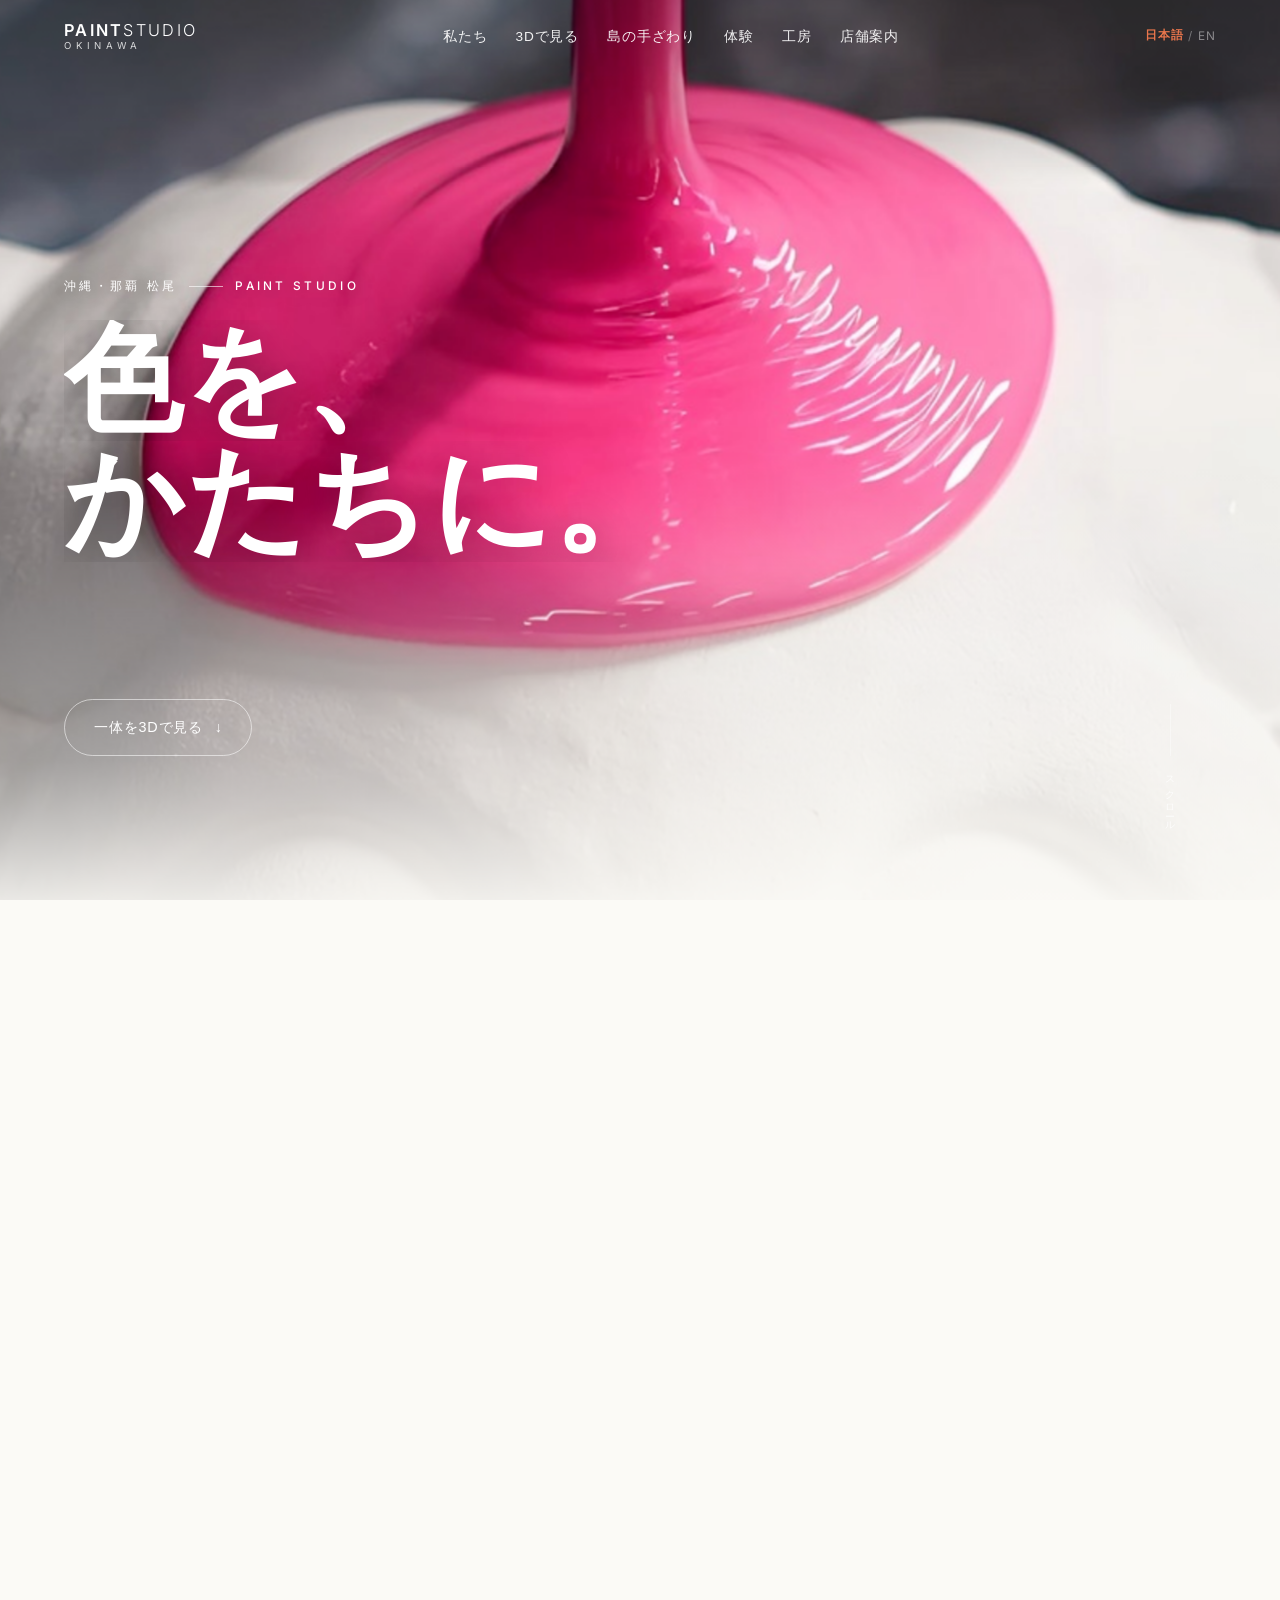
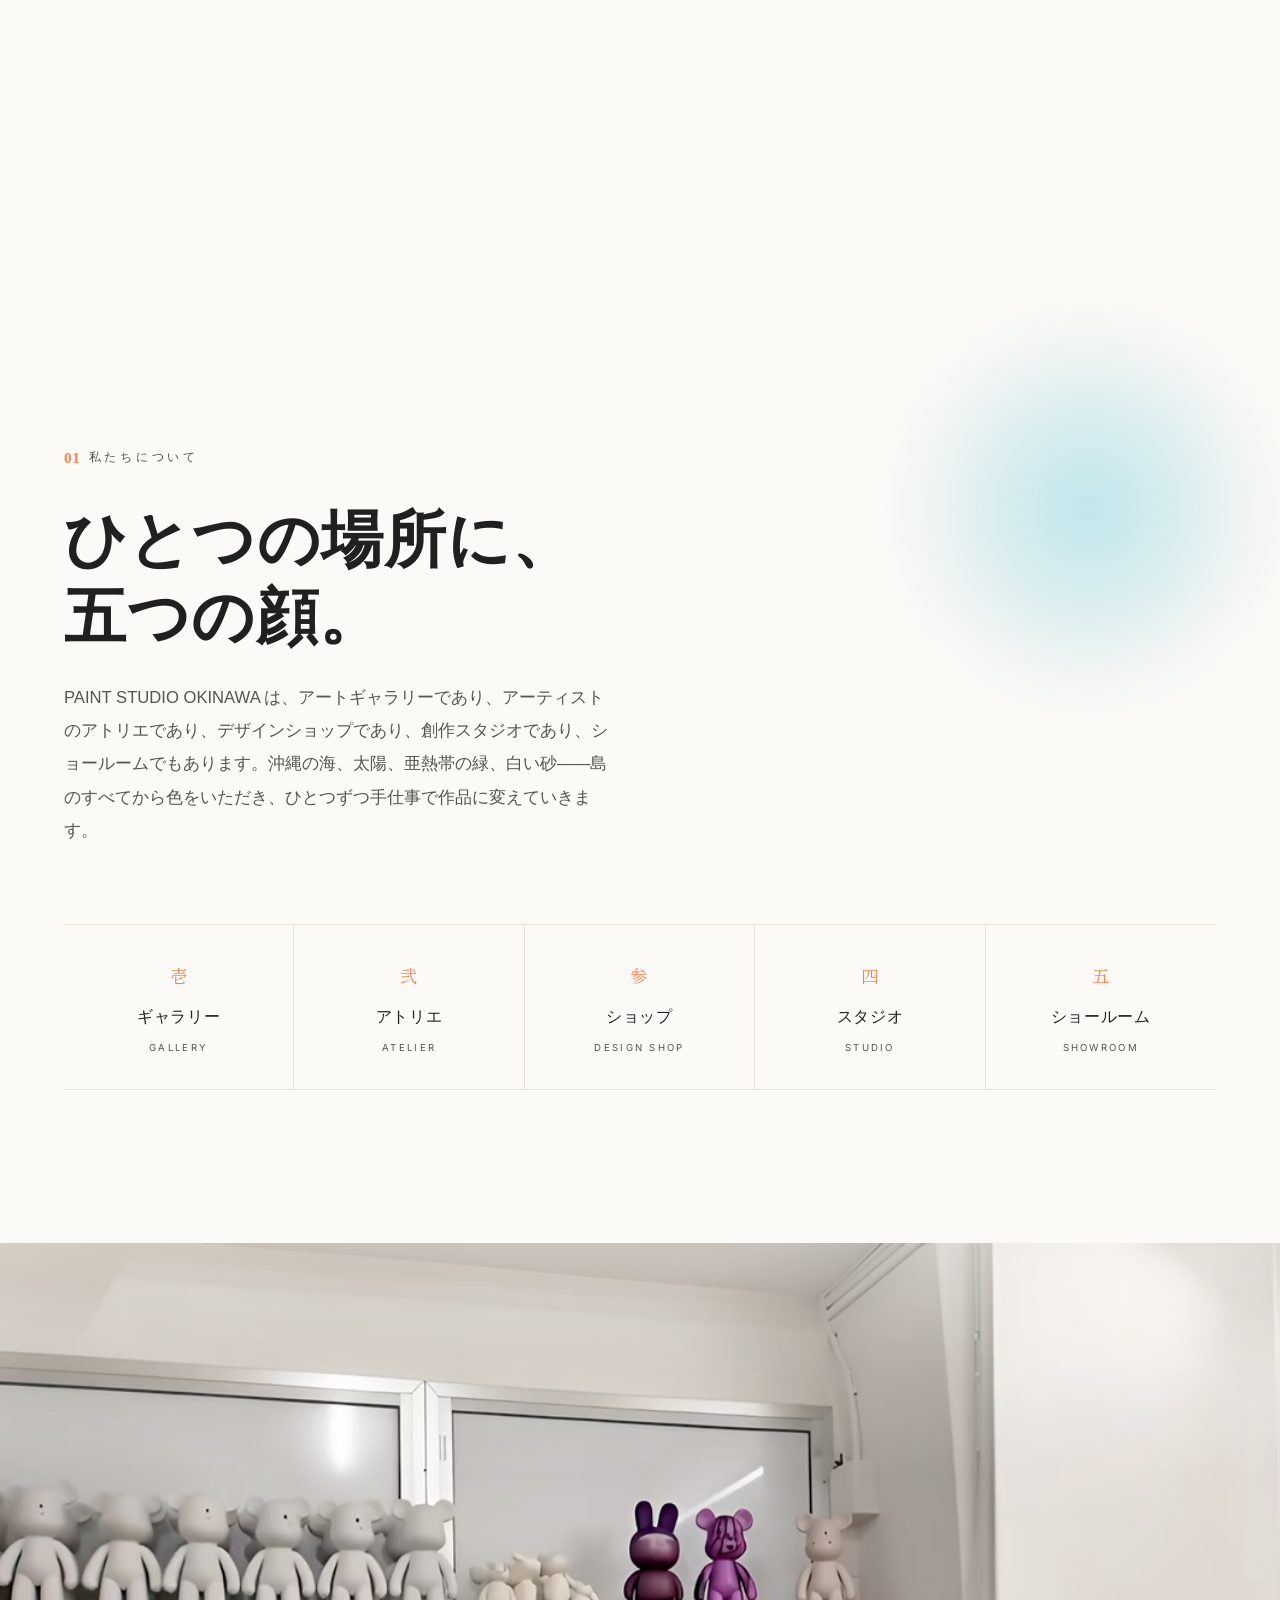
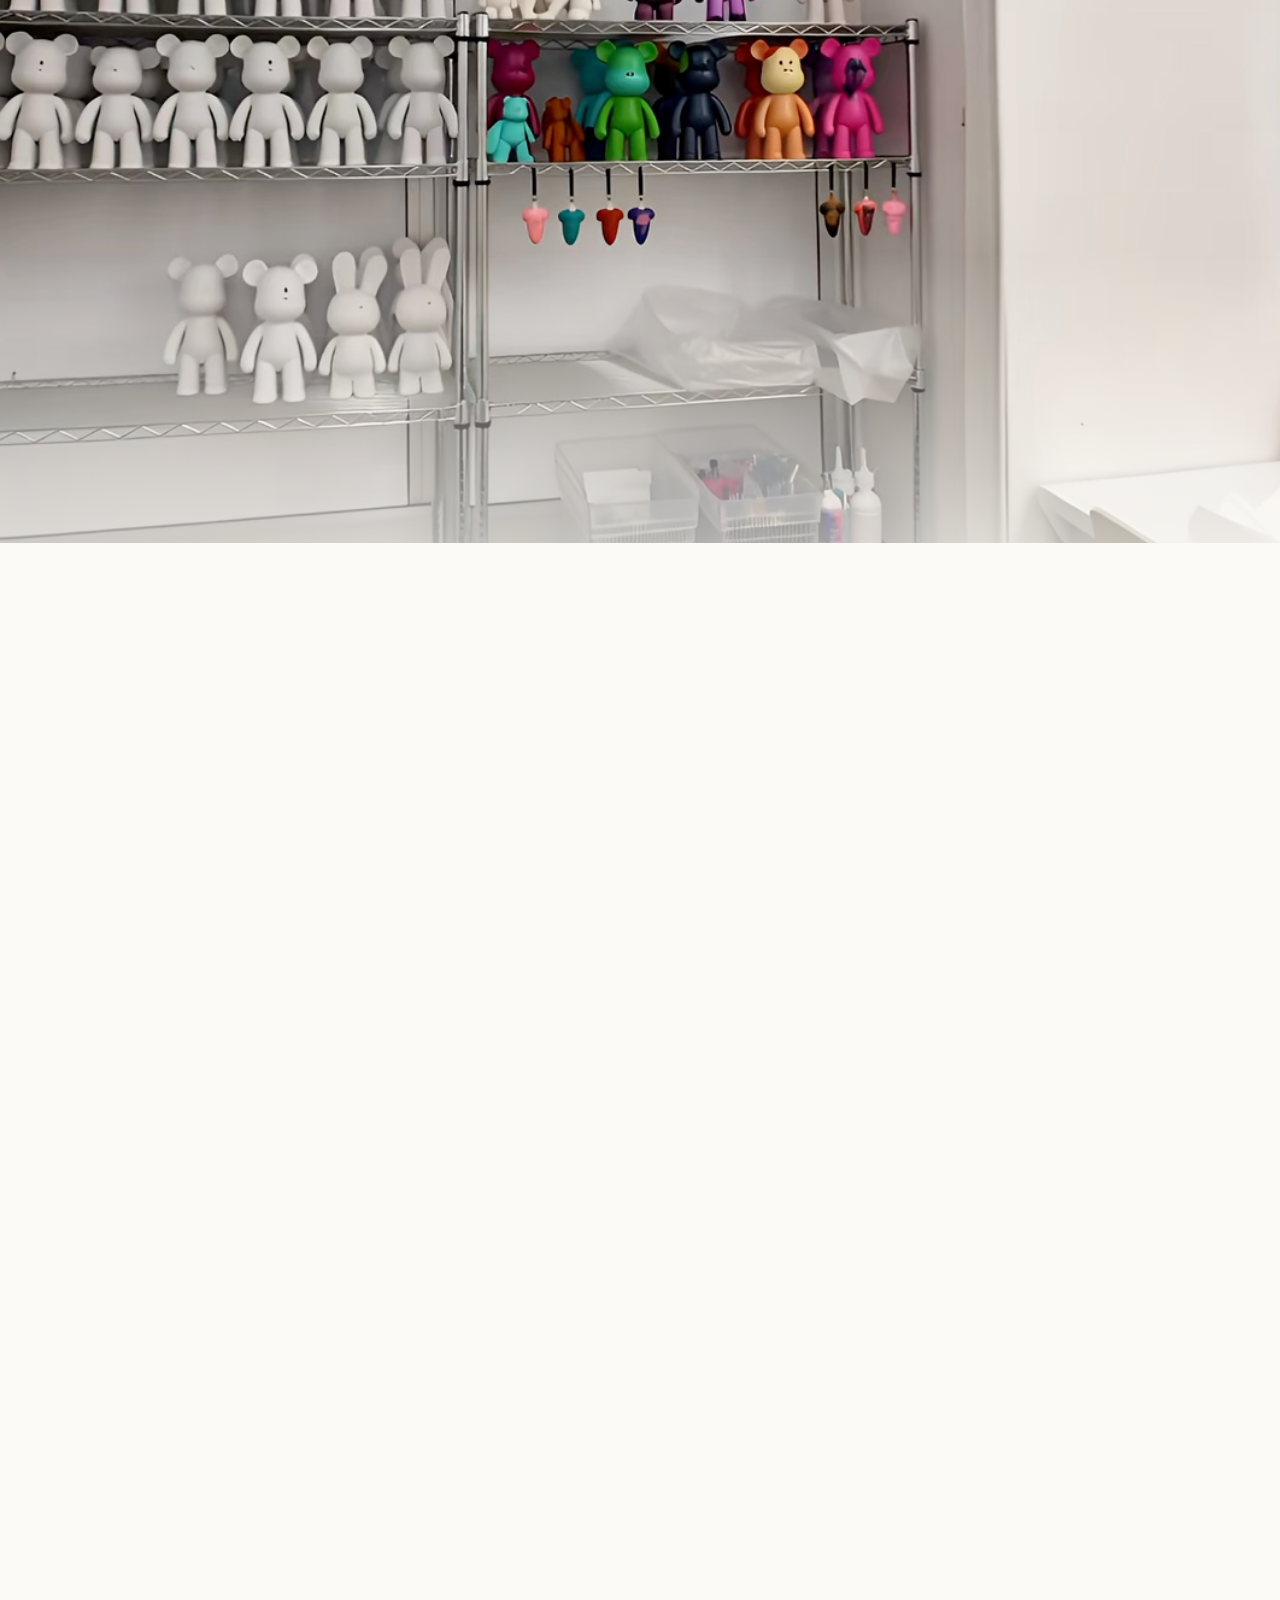
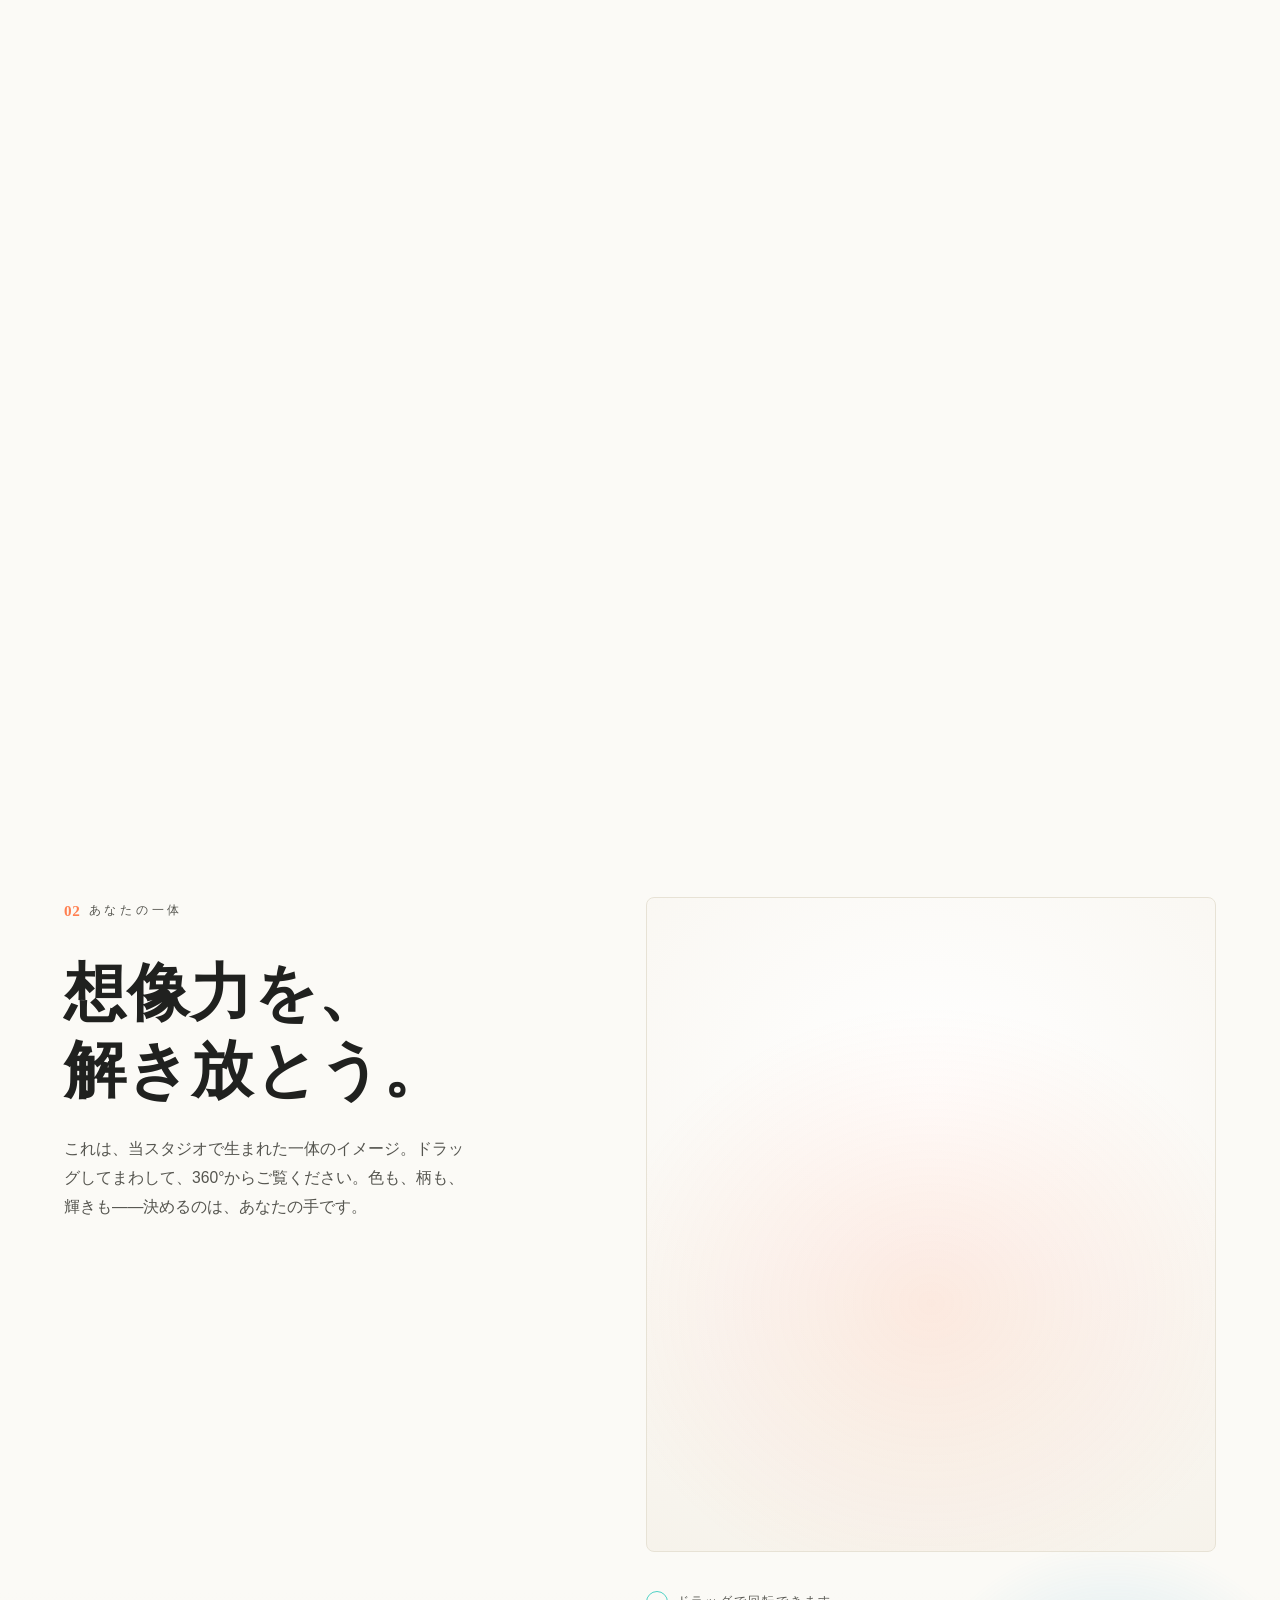
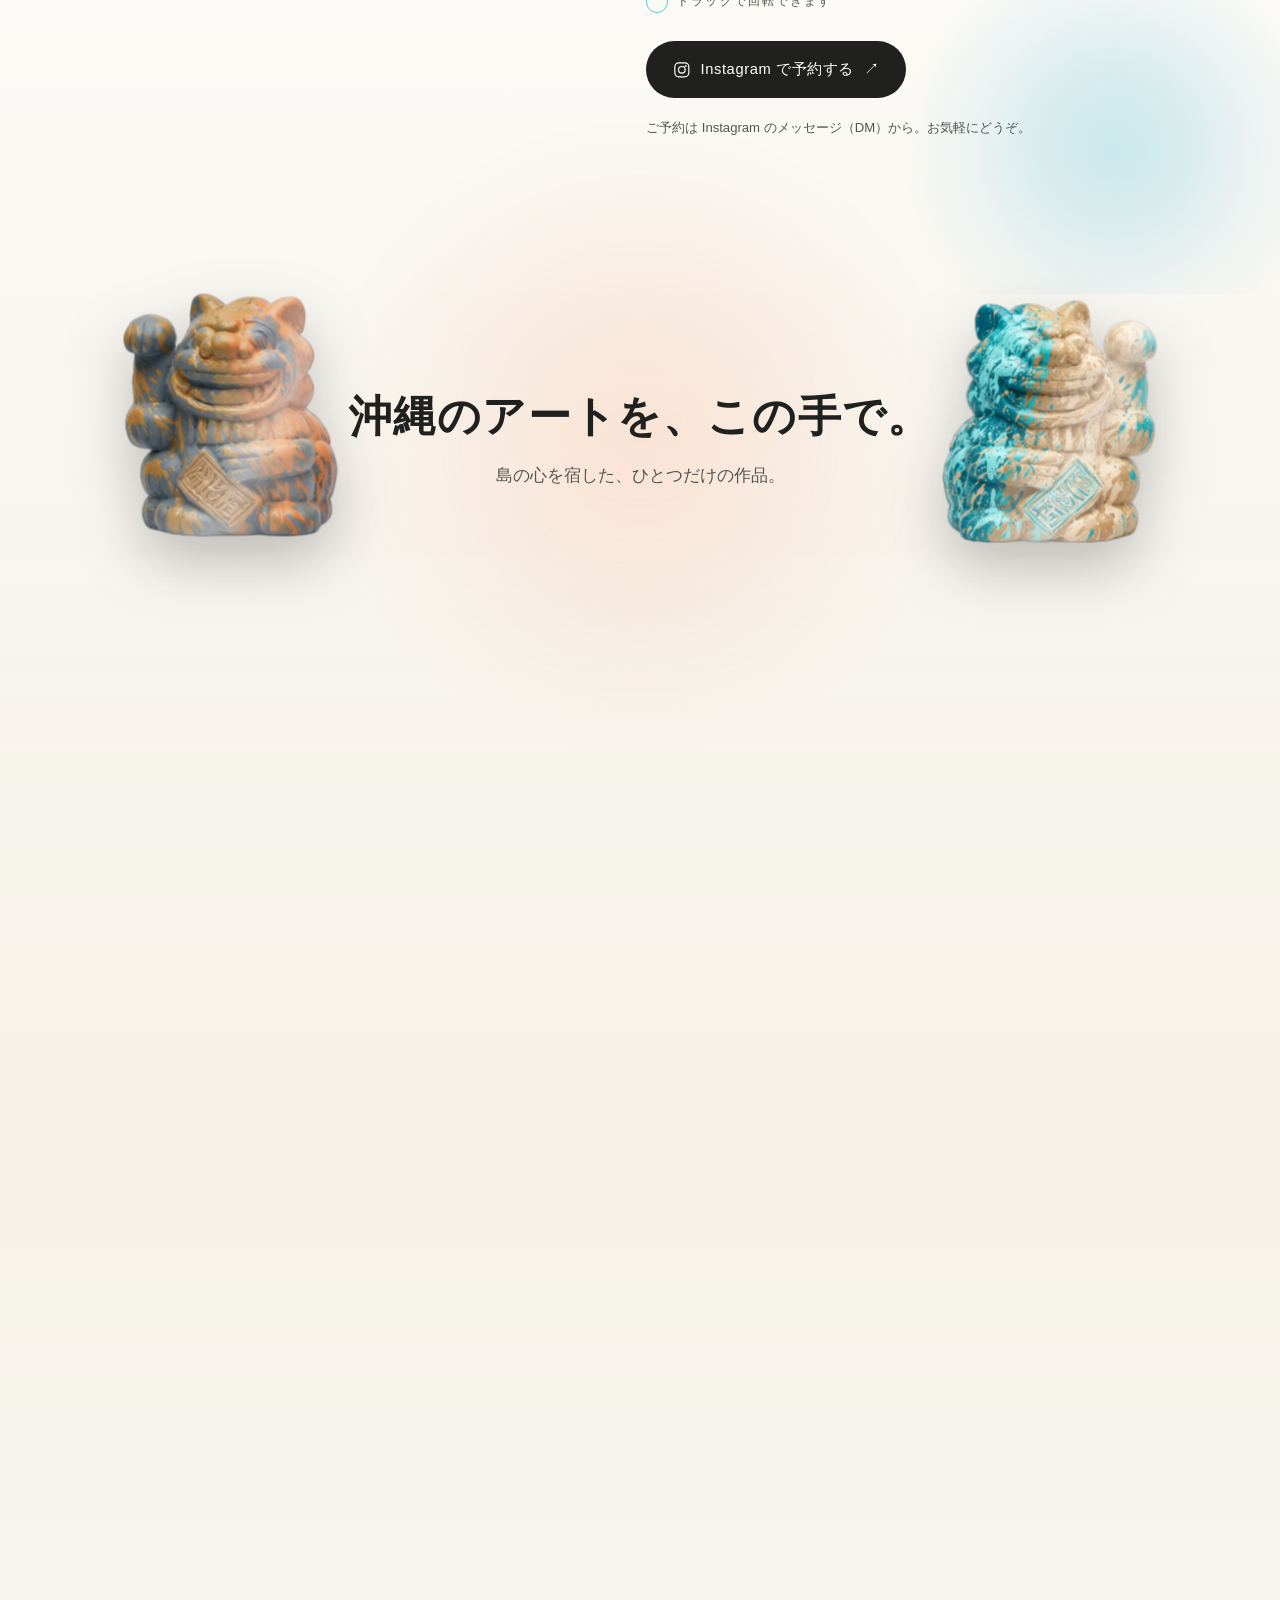
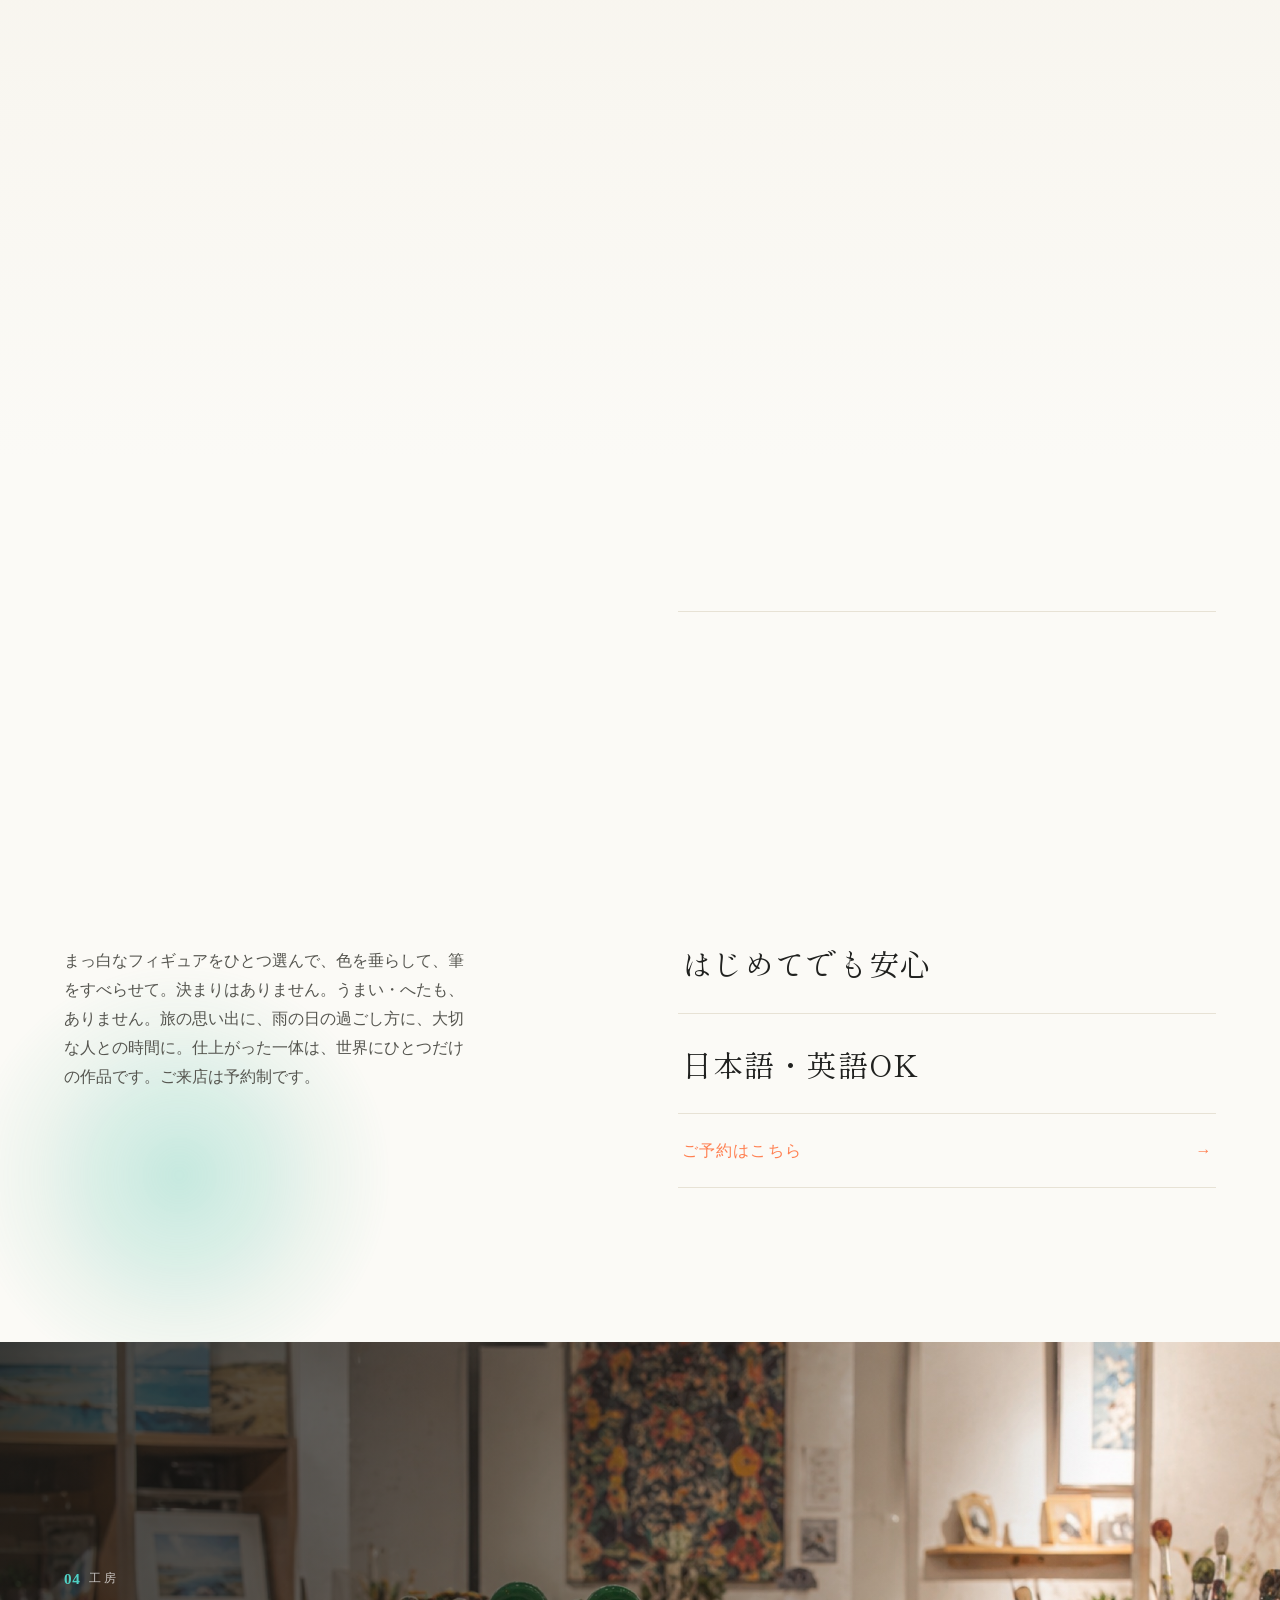
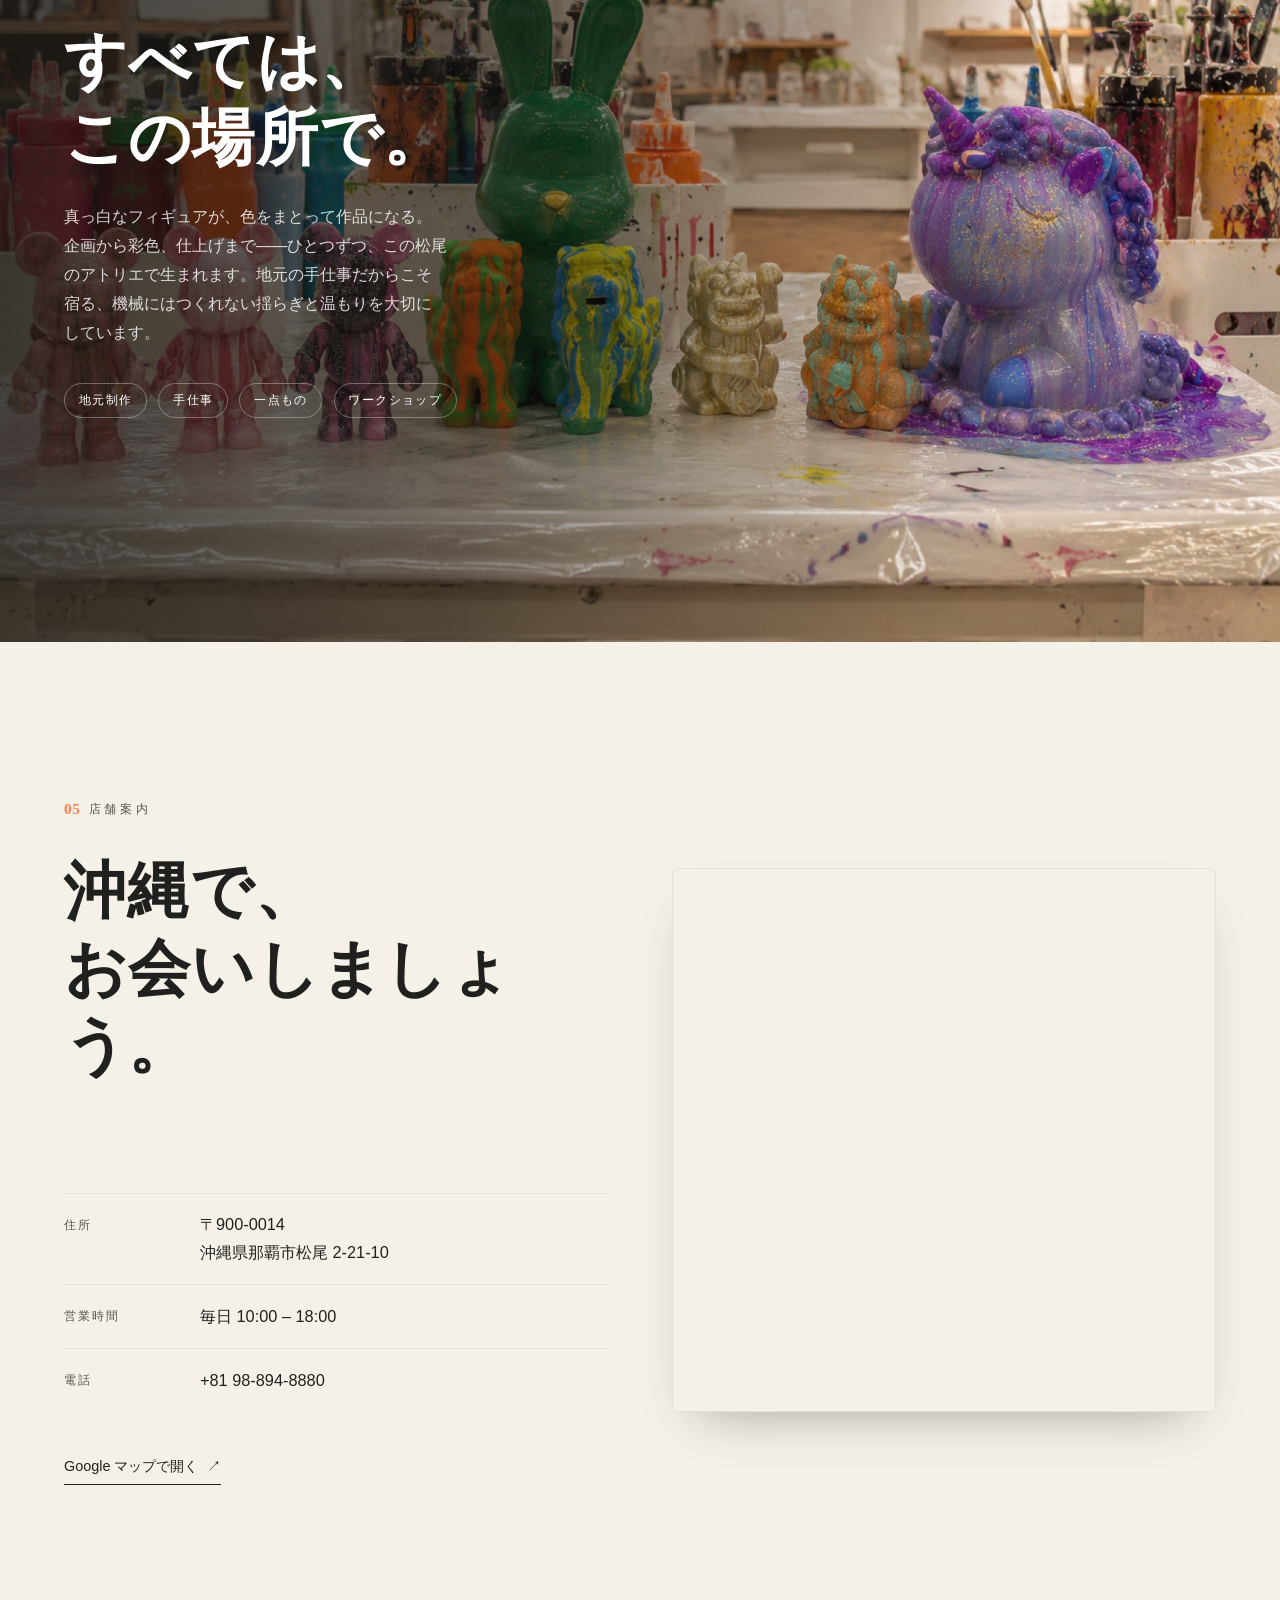
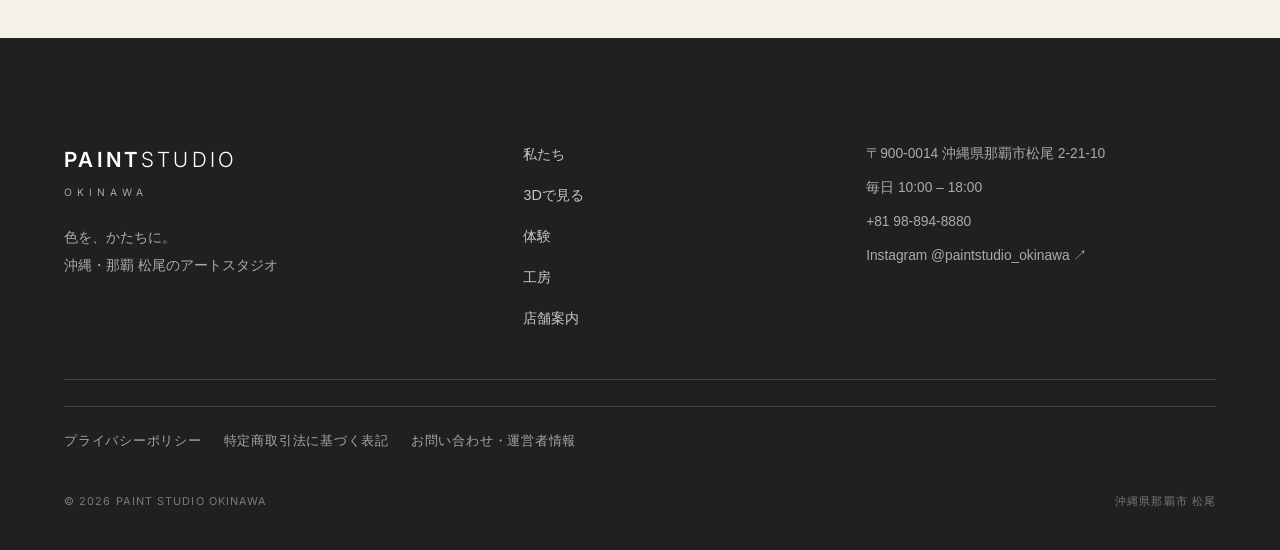
==== index.html @ 42a6375d "3D: indice rotation + bouton Instagram + note DM sous le modèle Déplace le bloc réservation sous le " ====
<!DOCTYPE html>
<html lang="ja">
<head>
<meta charset="UTF-8" />
<meta name="viewport" content="width=device-width, initial-scale=1.0" />
<!-- Démarrage toujours en haut de page. Certains navigateurs restaurent
     la position (ou scrollent vers un élément) même avec scrollRestoration
     = manual ; on verrouille donc le haut pendant la première seconde,
     jusqu'à ce que l'utilisateur scrolle lui-même. Placé ici pour
     s'exécuter avant tout rendu. -->
<script>
  try { history.scrollRestoration = "manual"; } catch (e) {}
  (function () {
    if (location.hash) return;
    var locked = true;
    function unlock() { locked = false; }
    // toute intention de défilement de l'utilisateur lève le verrou
    ["wheel", "touchstart", "keydown", "mousedown"].forEach(function (ev) {
      addEventListener(ev, unlock, { passive: true, once: true });
    });
    function pin() { if (locked && window.scrollY) window.scrollTo(0, 0); }
    pin();
    document.addEventListener("DOMContentLoaded", pin);
    addEventListener("load", pin);
    var t0 = Date.now();
    (function loop() {
      if (!locked) return;
      pin();
      if (Date.now() - t0 < 1200) requestAnimationFrame(loop);
    })();
    setTimeout(unlock, 1300);
  })();
</script>
<title>PAINT STUDIO OKINAWA ｜ 沖縄・那覇のアートスタジオ</title>
<meta name="description" content="沖縄・那覇松尾のペイントスタジオ。ギャラリー・アトリエ・ショップ・スタジオ・ショールームがひとつに。海と光からうまれる、手づくりのアート作品。" />
<meta name="theme-color" content="#ffffff" />
<meta property="og:title" content="PAINT STUDIO OKINAWA" />
<meta property="og:description" content="沖縄からうまれる、手仕事のアート。ひとつずつ、この場所で。" />
<meta property="og:image" content="assets/poster-2.jpg" />
<meta property="og:type" content="website" />
<link rel="preconnect" href="https://fonts.googleapis.com" />
<link rel="preconnect" href="https://fonts.gstatic.com" crossorigin />
<link href="https://fonts.googleapis.com/css2?family=Inter:wght@300;400;500;600&family=Shippori+Mincho+B1:wght@500;600;700&family=Zen+Kaku+Gothic+New:wght@300;400;500;700&display=swap" rel="stylesheet" />
<link rel="stylesheet" href="style.css?v=1" />
</head>
<body class="loading">

  <!-- ░░ Loader ░░ -->
  <div class="loader" id="loader" aria-hidden="true">
    <div class="loader__inner">
      <div class="loader__mark">PAINT<span>STUDIO</span></div>
      <div class="loader__jp">沖縄</div>
      <div class="loader__bar"><span class="loader__fill" id="loaderFill"></span></div>
    </div>
  </div>

  <!-- ░░ Navigation ░░ -->
  <header class="nav" id="nav">
    <a href="#hero" class="nav__logo" data-link="hero" aria-label="PAINT STUDIO OKINAWA">
      <span class="nav__logo-main">PAINT<i>STUDIO</i></span>
      <span class="nav__logo-sub">OKINAWA</span>
    </a>
    <nav class="nav__links" id="navLinks">
      <a href="#about"    data-link="about"    data-ja="私たち"     data-en="About">私たち</a>
      <a href="#fig3d"    data-link="fig3d"    data-ja="3Dで見る"   data-en="In 3D">3Dで見る</a>
      <a href="#parade"   data-link="parade"   data-ja="島の手ざわり" data-en="Craft">島の手ざわり</a>
      <a href="#experience" data-link="experience" data-ja="体験"    data-en="Experience">体験</a>
      <a href="#atelier"  data-link="atelier"  data-ja="工房"       data-en="Studio">工房</a>
      <a href="#info"     data-link="info"     data-ja="店舗案内"    data-en="Visit">店舗案内</a>
    </nav>
    <div class="nav__right">
      <button class="lang" id="langToggle" aria-label="言語切り替え">
        <span class="lang__opt is-on" data-lang="ja">日本語</span>
        <span class="lang__sep">/</span>
        <span class="lang__opt" data-lang="en">EN</span>
      </button>
      <button class="nav__burger" id="navBurger" aria-label="メニュー" aria-expanded="false">
        <span></span><span></span>
      </button>
    </div>
  </header>

  <!-- ░░ Side section dots ░░ -->
  <aside class="dots" id="dots" aria-hidden="true">
    <button class="dot" data-dot="hero"     aria-label="トップ"></button>
    <button class="dot" data-dot="about"    aria-label="私たち"></button>
    <button class="dot" data-dot="fig3d"    aria-label="3Dで見る"></button>
    <button class="dot" data-dot="parade"   aria-label="島の手ざわり"></button>
    <button class="dot" data-dot="experience" aria-label="体験"></button>
    <button class="dot" data-dot="atelier"  aria-label="工房"></button>
    <button class="dot" data-dot="info"     aria-label="店舗案内"></button>
  </aside>

  <main>

    <!-- ░░ HERO ░░ -->
    <section class="hero" id="hero">
      <div class="hero__sticky">
        <div class="hero__media" id="heroMedia">
          <video class="hero__video" id="heroVideo" src="assets/video-2.mp4"
                 muted playsinline loop preload="auto" disablepictureinpicture></video>
          <div class="hero__wash"></div>
        </div>

        <div class="hero__content" id="heroContent">
          <p class="hero__eyebrow">
            <span data-ja="沖縄・那覇 松尾" data-en="Naha · Okinawa">沖縄・那覇 松尾</span>
            <i></i>
            <span>PAINT STUDIO</span>
          </p>
          <h1 class="hero__title">
            <span class="lines"><span data-ja="色を、" data-en="Colour,">色を、</span></span>
            <span class="lines"><span data-ja="かたちに。" data-en="given form.">かたちに。</span></span>
          </h1>
          <p class="hero__lead" data-ja="沖縄の海と光からうまれる、手づくりのアート。<br>ひとつずつ、心を込めて、この場所で。"
             data-en="Handmade art born from the sea and light of Okinawa.<br>Each piece shaped by hand, here, with care.">
             沖縄の海と光からうまれる、手づくりのアート。<br>ひとつずつ、心を込めて、この場所で。</p>
          <a class="hero__cta" href="#fig3d" data-ja="一体を3Dで見る" data-en="See a piece in 3D">一体を3Dで見る<span class="hero__cta-arrow">↓</span></a>
        </div>

        <div class="hero__cue" id="heroCue">
          <span class="hero__cue-line"><i></i></span>
          <span class="hero__cue-label" data-ja="スクロール" data-en="Scroll">スクロール</span>
        </div>
      </div>
    </section>

    <!-- ░░ ABOUT / L'UNIVERS ░░ -->
    <section class="section about" id="about">
      <div class="splash splash--ocean" aria-hidden="true"></div>
      <div class="section__inner about__inner">
        <div class="about__lead">
          <p class="eyebrow" data-reveal><span class="idx">01</span><span data-ja="私たちについて" data-en="About us">私たちについて</span></p>
          <h2 class="h-display" data-reveal data-ja="ひとつの場所に、<br>五つの顔。" data-en="One place,<br>five faces.">ひとつの場所に、<br>五つの顔。</h2>
          <p class="lead" data-reveal
             data-ja="PAINT STUDIO OKINAWA は、アートギャラリーであり、アーティストのアトリエであり、デザインショップであり、創作スタジオであり、ショールームでもあります。沖縄の海、太陽、亜熱帯の緑、白い砂——島のすべてから色をいただき、ひとつずつ手仕事で作品に変えていきます。"
             data-en="PAINT STUDIO OKINAWA is at once an art gallery, an artists' atelier, a design shop, a creative studio and a showroom. We borrow our colours from the sea, the sun, the tropical green and the white sand of Okinawa — and turn them, one by one, into works made by hand.">
             PAINT STUDIO OKINAWA は、アートギャラリーであり、アーティストのアトリエであり、デザインショップであり、創作スタジオであり、ショールームでもあります。沖縄の海、太陽、亜熱帯の緑、白い砂——島のすべてから色をいただき、ひとつずつ手仕事で作品に変えていきます。</p>
        </div>

        <ul class="facets">
          <li class="facet" data-reveal><span class="facet__no">壱</span><span class="facet__jp" data-ja="ギャラリー" data-en="Gallery">ギャラリー</span><span class="facet__en">GALLERY</span></li>
          <li class="facet" data-reveal style="--d:.08s"><span class="facet__no">弐</span><span class="facet__jp" data-ja="アトリエ" data-en="Atelier">アトリエ</span><span class="facet__en">ATELIER</span></li>
          <li class="facet" data-reveal style="--d:.16s"><span class="facet__no">参</span><span class="facet__jp" data-ja="ショップ" data-en="Shop">ショップ</span><span class="facet__en">DESIGN SHOP</span></li>
          <li class="facet" data-reveal style="--d:.24s"><span class="facet__no">四</span><span class="facet__jp" data-ja="スタジオ" data-en="Studio">スタジオ</span><span class="facet__en">STUDIO</span></li>
          <li class="facet" data-reveal style="--d:.32s"><span class="facet__no">五</span><span class="facet__jp" data-ja="ショールーム" data-en="Showroom">ショールーム</span><span class="facet__en">SHOWROOM</span></li>
        </ul>

      </div>
    </section>

    <!-- ░░ INTERLUDE CINÉ — la boutique, scrubbée au scroll ░░ -->
    <section class="cine" id="cine" aria-label="店内">
      <div class="cine__sticky">
        <video class="cine__video" id="cineVideo" src="assets/video-1.mp4"
               muted playsinline preload="auto" disablepictureinpicture></video>
        <div class="cine__veil"></div>
        <blockquote class="cine__quote" id="cineQuote">
          <p data-ja="色を待つ、白いかたちたち。" data-en="White shapes, waiting for colour.">色を待つ、白いかたちたち。</p>
          <cite data-ja="ここから、あなただけの一体がはじまる。" data-en="Your one-of-a-kind piece begins here.">ここから、あなただけの一体がはじまる。</cite>
        </blockquote>
      </div>
    </section>

    <!-- ░░ 3D — une figurine à explorer, et le lien de réservation ░░ -->
    <section class="section fig3d" id="fig3d">
      <div class="splash splash--ocean fig3d__splash" aria-hidden="true"></div>
      <div class="section__inner fig3d__inner">
        <div class="fig3d__text">
          <p class="eyebrow" data-reveal><span class="idx">02</span><span data-ja="あなたの一体" data-en="Your piece">あなたの一体</span></p>
          <h2 class="h-display" data-reveal
              data-ja="想像力を、<br>解き放とう。" data-en="Let your<br>imagination loose.">想像力を、<br>解き放とう。</h2>
          <p class="lead" data-reveal style="--d:.1s"
             data-ja="これは、当スタジオで生まれた一体のイメージ。ドラッグしてまわして、360°からご覧ください。色も、柄も、輝きも——決めるのは、あなたの手です。"
             data-en="This is what one of your figures could become. Drag to spin it around and see every angle. The colours, the patterns, the shine — every choice is in your hands.">
             これは、当スタジオで生まれた一体のイメージ。ドラッグしてまわして、360°からご覧ください。色も、柄も、輝きも——決めるのは、あなたの手です。</p>
        </div>
        <div class="fig3d__col">
          <div class="fig3d__stage" id="figStage" data-reveal style="--d:.1s">
            <canvas id="figCanvas"></canvas>
            <div class="fig3d__loading" id="figLoading" aria-hidden="true"><span></span></div>
          </div>
          <!-- Sous le modèle 3D : indice de rotation + réservation Instagram -->
          <div class="fig3d__cta">
            <div class="fig3d__hint" data-reveal style="--d:.2s">
              <span class="fig3d__ring"></span><span data-ja="ドラッグで回転できます" data-en="Drag to rotate">ドラッグで回転できます</span>
            </div>
            <a class="btn-insta" href="https://www.instagram.com/paintstudio_okinawa/" target="_blank" rel="noopener" data-reveal style="--d:.3s">
              <svg viewBox="0 0 24 24" fill="none" aria-hidden="true"><rect x="2.5" y="2.5" width="19" height="19" rx="5.5" stroke="currentColor" stroke-width="1.6"/><circle cx="12" cy="12" r="4.5" stroke="currentColor" stroke-width="1.6"/><circle cx="17.3" cy="6.7" r="1.3" fill="currentColor"/></svg>
              <span data-ja="Instagram で予約する" data-en="Book on Instagram">Instagram で予約する</span>
              <i>↗</i>
            </a>
            <p class="fig3d__note" data-reveal style="--d:.38s"
               data-ja="ご予約は Instagram のメッセージ（DM）から。お気軽にどうぞ。"
               data-en="Reservations are taken through Instagram DM — just send us a message.">
               ご予約は Instagram のメッセージ（DM）から。お気軽にどうぞ。</p>
          </div>
        </div>
      </div>
    </section>

    <!-- ░░ PARADE — animation figurines au scroll (GSAP) ░░ -->
    <section class="parade" id="parade" aria-label="島の手ざわり">
      <div class="parade__pin" id="paradePin">
        <div class="splash splash--coral parade__splash" aria-hidden="true"></div>

        <!-- Deux figurines : elles entrent chacune d'un côté, se croisent,
             puis s'immobilisent à gauche / à droite en révélant le texte -->
        <div class="fig fig--anchor" data-fig="left"><div class="fig__inner"><img src="assets/figurines/fig-shisa2.png" alt="" /></div></div>
        <div class="fig fig--anchor" data-fig="right"><div class="fig__inner"><img src="assets/figurines/fig-shisa1.png" alt="" /></div></div>

        <!-- Texte central du final -->
        <div class="parade__caption" id="paradeCaption">
          <p class="parade__k"
             data-ja="沖縄のアートを、この手で。" data-en="The art of Okinawa, made by hand.">沖縄のアートを、この手で。</p>
          <p class="parade__s"
             data-ja="島の心を宿した、ひとつだけの作品。" data-en="Singular pieces, shaped in the spirit of the island.">島の心を宿した、ひとつだけの作品。</p>
        </div>
      </div>
    </section>

    <!-- ░░ EXPERIENCE / L'ATELIER À VIVRE (peindre sa figurine, sur réservation) ░░ -->
    <section class="section interior" id="experience">
      <div class="splash splash--green" aria-hidden="true"></div>
      <div class="section__inner interior__inner">
        <div class="interior__text">
          <p class="eyebrow" data-reveal><span class="idx">03</span><span data-ja="体験" data-en="Paint Experience">体験</span></p>
          <h2 class="h-display" data-reveal
              data-ja="まっしろから、<br>はじめよう。" data-en="Start from<br>pure white.">まっしろから、<br>はじめよう。</h2>
          <p class="lead" data-reveal style="--d:.1s"
             data-ja="まっ白なフィギュアをひとつ選んで、色を垂らして、筆をすべらせて。決まりはありません。うまい・へたも、ありません。旅の思い出に、雨の日の過ごし方に、大切な人との時間に。仕上がった一体は、世界にひとつだけの作品です。ご来店は予約制です。"
             data-en="Choose a blank white figure, drip the colours, let the brush glide. There are no rules here — and no such thing as being good or bad at it. A keepsake of your trip, a plan for a rainy day, time with someone special. The piece you finish is one of a kind, and it's yours. Visits are by reservation.">
             まっ白なフィギュアをひとつ選んで、色を垂らして、筆をすべらせて。決まりはありません。うまい・へたも、ありません。旅の思い出に、雨の日の過ごし方に、大切な人との時間に。仕上がった一体は、世界にひとつだけの作品です。ご来店は予約制です。</p>
        </div>
        <ul class="spaces">
          <li class="space" data-reveal><span data-ja="旅の思い出に" data-en="A travel keepsake">旅の思い出に</span></li>
          <li class="space" data-reveal style="--d:.06s"><span data-ja="カップル・ご家族で" data-en="Couples &amp; families">カップル・ご家族で</span></li>
          <li class="space" data-reveal style="--d:.12s"><span data-ja="雨の日のプランに" data-en="A rainy-day plan">雨の日のプランに</span></li>
          <li class="space" data-reveal style="--d:.18s"><span data-ja="はじめてでも安心" data-en="No experience needed">はじめてでも安心</span></li>
          <li class="space" data-reveal style="--d:.24s"><span data-ja="日本語・英語OK" data-en="English &amp; Japanese friendly">日本語・英語OK</span></li>
          <li class="space space--cta" data-reveal style="--d:.3s"><a href="#info"><span data-ja="ご予約はこちら" data-en="Book your visit">ご予約はこちら</span><i>→</i></a></li>
        </ul>
      </div>
    </section>

    <!-- ░░ ATELIER / L'ATELIER ░░ -->
    <section class="atelier" id="atelier">
      <div class="atelier__media">
        <img src="assets/photos/atelier-figurines.jpg" alt="PAINT STUDIO OKINAWA のアトリエで、色を纏った手づくりフィギュアたちが並ぶ様子。" loading="lazy" />
        <div class="atelier__veil"></div>
      </div>
      <div class="atelier__panel" data-reveal>
        <p class="eyebrow eyebrow--light" data-reveal><span class="idx">04</span><span data-ja="工房" data-en="The Studio">工房</span></p>
        <h2 class="h-display h-display--light"
            data-ja="すべては、<br>この場所で。" data-en="All of it,<br>made right here.">すべては、<br>この場所で。</h2>
        <p class="lead lead--light"
           data-ja="真っ白なフィギュアが、色をまとって作品になる。企画から彩色、仕上げまで——ひとつずつ、この松尾のアトリエで生まれます。地元の手仕事だからこそ宿る、機械にはつくれない揺らぎと温もりを大切にしています。"
           data-en="A blank white figure takes on colour and becomes a work of art. From concept to painting to finishing — each piece is born, one at a time, in this Matsuo atelier. Made locally, by hand, with the quiet imperfection and warmth no machine can give.">
           真っ白なフィギュアが、色をまとって作品になる。企画から彩色、仕上げまで——ひとつずつ、この松尾のアトリエで生まれます。地元の手仕事だからこそ宿る、機械にはつくれない揺らぎと温もりを大切にしています。</p>
        <ul class="atelier__tags">
          <li data-ja="地元制作" data-en="Made locally">地元制作</li>
          <li data-ja="手仕事" data-en="Handcraft">手仕事</li>
          <li data-ja="一点もの" data-en="One of a kind">一点もの</li>
          <li data-ja="ワークショップ" data-en="Workshops">ワークショップ</li>
        </ul>
      </div>
    </section>

    <!-- ░░ INFO / INFORMATIONS ░░ -->
    <section class="section info" id="info">
      <div class="section__inner info__inner">
        <div class="info__col">
          <p class="eyebrow" data-reveal><span class="idx">05</span><span data-ja="店舗案内" data-en="Visit">店舗案内</span></p>
          <h2 class="h-display" data-reveal data-ja="沖縄で、<br>お会いしましょう。" data-en="Come and<br>see us.">沖縄で、<br>お会いしましょう。</h2>

          <div class="rating" data-reveal style="--d:.1s">
            <span class="rating__stars" aria-hidden="true">★★★★★</span>
            <span class="rating__num">5.0</span>
            <span class="rating__count" data-ja="Google クチコミ 45件" data-en="5.0 · 45 Google reviews">Google クチコミ 45件</span>
          </div>

          <dl class="info__list">
            <div data-reveal><dt data-ja="住所" data-en="Address">住所</dt>
              <dd>〒900-0014<br>沖縄県那覇市松尾 2-21-10</dd></div>
            <div data-reveal style="--d:.06s"><dt data-ja="営業時間" data-en="Hours">営業時間</dt>
              <dd data-ja="毎日 10:00 – 18:00" data-en="Daily · 10:00 – 18:00">毎日 10:00 – 18:00</dd></div>
            <div data-reveal style="--d:.12s"><dt data-ja="電話" data-en="Phone">電話</dt>
              <dd><a href="tel:+81988948880">+81 98-894-8880</a></dd></div>
          </dl>

          <a class="info__maps" data-reveal style="--d:.2s" target="_blank" rel="noopener"
             href="https://www.google.com/maps/search/?api=1&query=PAINT%20STUDIO%20OKI%20%E6%B2%96%E7%B8%84%E7%9C%8C%E9%82%A3%E8%A6%87%E5%B8%82%E6%9D%BE%E5%B0%BE2-21-10"
             data-ja="Google マップで開く" data-en="Open in Google Maps">Google マップで開く<span>↗</span></a>
        </div>

        <div class="info__map" id="infoMap" data-reveal style="--d:.1s">
          <!-- src différée (data-src) : chargée par script.js quand la section
               approche, pour éviter que l'iframe ne vole le focus et fasse
               scroller la page en bas au chargement. -->
          <iframe title="PAINT STUDIO OKINAWA の地図"
            data-src="https://www.google.com/maps?q=%E6%B2%96%E7%B8%84%E7%9C%8C%E9%82%A3%E8%A6%87%E5%B8%82%E6%9D%BE%E5%B0%BE2-21-10&z=17&output=embed"
            loading="lazy" referrerpolicy="no-referrer-when-downgrade"></iframe>
        </div>
      </div>
    </section>

  </main>

  <!-- ░░ Footer ░░ -->
  <footer class="footer">
    <div class="footer__top">
      <div class="footer__brand">
        <span class="footer__mark">PAINT<i>STUDIO</i></span>
        <span class="footer__sub">OKINAWA</span>
        <p data-ja="色を、かたちに。<br>沖縄・那覇 松尾のアートスタジオ" data-en="Colour, given form.<br>An art studio in Matsuo, Naha, Okinawa.">色を、かたちに。<br>沖縄・那覇 松尾のアートスタジオ</p>
      </div>
      <nav class="footer__nav">
        <a href="#about"    data-ja="私たち" data-en="About">私たち</a>
        <a href="#fig3d"    data-ja="3Dで見る" data-en="In 3D">3Dで見る</a>
        <a href="#experience" data-ja="体験" data-en="Experience">体験</a>
        <a href="#atelier"  data-ja="工房" data-en="Studio">工房</a>
        <a href="#info"     data-ja="店舗案内" data-en="Visit">店舗案内</a>
      </nav>
      <dl class="footer__contact">
        <dd>〒900-0014 沖縄県那覇市松尾 2-21-10</dd>
        <dd data-ja="毎日 10:00 – 18:00" data-en="Daily 10:00 – 18:00">毎日 10:00 – 18:00</dd>
        <dd><a href="tel:+81988948880">+81 98-894-8880</a></dd>
        <dd><a href="https://www.instagram.com/paintstudio_okinawa/" target="_blank" rel="noopener">Instagram @paintstudio_okinawa ↗</a></dd>
      </dl>
    </div>
    <nav class="footer__legal">
      <a href="privacy.html" data-ja="プライバシーポリシー" data-en="Privacy Policy">プライバシーポリシー</a>
      <a href="tokusho.html" data-ja="特定商取引法に基づく表記" data-en="Legal Notice">特定商取引法に基づく表記</a>
      <a href="contact.html" data-ja="お問い合わせ・運営者情報" data-en="Contact & Operator">お問い合わせ・運営者情報</a>
    </nav>
    <div class="footer__base">
      <span>© 2026 PAINT STUDIO OKINAWA</span>
      <span>沖縄県那覇市 松尾</span>
    </div>
  </footer>

  <script src="assets/vendor/gsap.min.js"></script>
  <script src="assets/vendor/three.min.js"></script>
  <script src="assets/vendor/OBJLoader.js"></script>
  <script src="assets/vendor/OrbitControls.js"></script>
  <script src="script.js?v=1"></script>
</body>
</html>
---- style.css ----
/* ============================================================
   PAINT STUDIO OKINAWA — feuille de style
   Peau : minimalisme japonais contemporain, blanc lumineux.
   Moteur (loader, reveal, sticky, nav, dots) hérité de RYUHAKU.
   ============================================================ */

:root{
  /* Palette */
  --white:#ffffff;
  --paper:#fbfaf6;      /* blanc chaud de fond */
  --sand:#f5f1e8;       /* beige sable */
  --sand-2:#efe9db;
  --grey:#f7f7f7;
  --ink:#20211f;        /* presque noir chaud */
  --ink-soft:#55554f;
  --line:#e7e2d5;       /* hairline chaude */
  --ocean:#3fa7d6;
  --turq:#4fd1c5;
  --green:#3faf8f;
  --coral:#ff7f50;

  --maxw:1280px;
  --pad:clamp(20px,5vw,80px);
  --ease:cubic-bezier(.22,.61,.36,1);
  --ease-out:cubic-bezier(.16,1,.3,1);

  --f-jp:"Zen Kaku Gothic New",-apple-system,BlinkMacSystemFont,sans-serif;
  --f-mincho:"Shippori Mincho B1",serif;
  --f-lat:"Inter",-apple-system,sans-serif;
}

*{box-sizing:border-box;margin:0;padding:0}
html{scroll-behavior:smooth}
@media (prefers-reduced-motion:reduce){html{scroll-behavior:auto}}

body{
  font-family:var(--f-jp);
  color:var(--ink);
  background:var(--paper);
  line-height:1.85;
  -webkit-font-smoothing:antialiased;
  text-rendering:optimizeLegibility;
  overflow-x:hidden;
}
body.loading{overflow:hidden;height:100vh}

img{max-width:100%;display:block}
a{color:inherit;text-decoration:none}
button{font-family:inherit;cursor:pointer;border:none;background:none;color:inherit}

::selection{background:var(--coral);color:#fff}

/* ---------- Typographie partagée ---------- */
.eyebrow{
  display:flex;align-items:center;gap:.7em;
  font-family:var(--f-lat);font-weight:500;font-size:.72rem;
  letter-spacing:.32em;text-transform:uppercase;color:var(--ink-soft);
  margin-bottom:1.8rem;
}
.eyebrow .idx{
  font-family:var(--f-mincho);font-size:.95rem;letter-spacing:.05em;
  color:var(--coral);font-weight:600;
}
.eyebrow--light{color:rgba(255,255,255,.72)}
.eyebrow--light .idx{color:var(--turq)}

.h-display{
  font-family:var(--f-mincho);font-weight:600;
  font-size:clamp(2rem,5.2vw,3.9rem);
  line-height:1.24;letter-spacing:.02em;color:var(--ink);
  margin-bottom:1.6rem;
}
.h-display--light{color:#fff}

.lead{
  font-size:clamp(.98rem,1.15vw,1.1rem);
  color:var(--ink-soft);max-width:46ch;font-weight:400;
}
.lead--light{color:rgba(255,255,255,.82)}

.section{position:relative;padding:clamp(90px,12vw,180px) 0;overflow:hidden}
.section__inner{max-width:var(--maxw);margin:0 auto;padding:0 var(--pad);position:relative;z-index:2}

/* ---------- Reveal ---------- */
[data-reveal]{
  opacity:0;transform:translateY(42px);
  transition:opacity 1.05s var(--ease-out) var(--d,0s),transform 1.05s var(--ease-out) var(--d,0s);
}
[data-reveal].in{opacity:1;transform:none}
@media (prefers-reduced-motion:reduce){
  [data-reveal]{opacity:1!important;transform:none!important}
}

/* ============================================================
   TACHES DE PEINTURE — éléments graphiques animés (subtils)
   ============================================================ */
.splash{
  position:absolute;z-index:0;pointer-events:none;
  width:46vw;max-width:640px;aspect-ratio:1/1;
  filter:blur(2px);opacity:.5;
  border-radius:47% 53% 44% 56% / 55% 46% 54% 45%;
  background:radial-gradient(closest-side,var(--c1),transparent 72%);
  animation:blob 22s ease-in-out infinite,sheen 9s linear infinite;
}
.splash::after{
  content:"";position:absolute;inset:14% 16%;
  border-radius:inherit;
  background:radial-gradient(closest-side,var(--c2),transparent 70%);
  mix-blend-mode:screen;opacity:.7;
}
.splash--ocean{--c1:rgba(63,167,214,.5);--c2:rgba(79,209,197,.45);top:-6vw;right:-8vw}
.splash--green{--c1:rgba(63,175,143,.45);--c2:rgba(79,209,197,.4);bottom:-10vw;left:-9vw}
.splash--coral{--c1:rgba(255,127,80,.42);--c2:rgba(255,175,120,.4)}
@keyframes blob{
  0%,100%{border-radius:47% 53% 44% 56% / 55% 46% 54% 45%;transform:rotate(0) scale(1)}
  33%{border-radius:58% 42% 55% 45% / 42% 58% 42% 58%;transform:rotate(6deg) scale(1.05)}
  66%{border-radius:42% 58% 48% 52% / 60% 44% 56% 40%;transform:rotate(-5deg) scale(.97)}
}
@keyframes sheen{0%{filter:blur(2px) hue-rotate(0)}50%{filter:blur(3px) hue-rotate(12deg)}100%{filter:blur(2px) hue-rotate(0)}}
@media (prefers-reduced-motion:reduce){.splash{animation:none}}

/* ============================================================
   LOADER
   ============================================================ */
.loader{
  position:fixed;inset:0;z-index:2000;background:var(--paper);
  display:grid;place-items:center;
  transition:opacity .8s var(--ease),visibility .8s;
}
body.loaded .loader{opacity:0;visibility:hidden}
.loader__inner{text-align:center;width:min(78vw,340px)}
.loader__mark{
  font-family:var(--f-lat);font-weight:600;font-size:1.5rem;
  letter-spacing:.36em;line-height:1.1;color:var(--ink);
}
.loader__mark span{display:block;font-weight:300;font-size:.9rem;letter-spacing:.5em;margin-top:.3em;margin-left:.5em}
.loader__jp{font-family:var(--f-mincho);letter-spacing:.4em;color:var(--coral);margin:1rem 0 1.6rem;font-size:.9rem}
.loader__bar{height:2px;background:var(--line);overflow:hidden;border-radius:2px}
.loader__fill{display:block;height:100%;width:0;background:linear-gradient(90deg,var(--ocean),var(--turq),var(--coral));transition:width .3s ease}

/* ============================================================
   NAV
   ============================================================ */
.nav{
  position:fixed;top:0;left:0;right:0;z-index:1000;
  display:flex;align-items:center;justify-content:space-between;
  padding:clamp(14px,2vw,22px) var(--pad);
  transition:background .5s var(--ease),box-shadow .5s var(--ease),padding .4s var(--ease);
  mix-blend-mode:normal;
}
.nav--scrolled{
  background:rgba(251,250,246,.86);
  backdrop-filter:blur(14px) saturate(1.1);
  -webkit-backdrop-filter:blur(14px) saturate(1.1);
  box-shadow:0 1px 0 var(--line);
  padding-top:12px;padding-bottom:12px;
}
.nav__logo{display:flex;flex-direction:column;line-height:1;color:#fff;transition:color .5s}
.nav--scrolled .nav__logo{color:var(--ink)}
.nav__logo-main{font-family:var(--f-lat);font-weight:600;font-size:1.02rem;letter-spacing:.14em}
.nav__logo-main i{font-style:normal;font-weight:300}
.nav__logo-sub{font-family:var(--f-lat);font-weight:400;font-size:.6rem;letter-spacing:.5em;margin-top:.28em;opacity:.8}

.nav__links{display:flex;align-items:center;gap:clamp(18px,2.2vw,34px)}
.nav__links a{
  font-size:.85rem;font-weight:500;color:#fff;letter-spacing:.06em;
  position:relative;transition:color .4s,opacity .4s;opacity:.92;
}
.nav--scrolled .nav__links a{color:var(--ink)}
.nav__links a::after{
  content:"";position:absolute;left:0;bottom:-6px;height:1px;width:0;
  background:var(--coral);transition:width .4s var(--ease);
}
.nav__links a:hover::after,.nav__links a.active::after{width:100%}
.nav__links a.active{color:var(--coral)}
.nav--scrolled .nav__links a.active{color:var(--coral)}

.nav__right{display:flex;align-items:center;gap:16px}
.lang{
  display:flex;align-items:center;gap:.4em;font-family:var(--f-lat);
  font-size:.74rem;letter-spacing:.08em;color:#fff;opacity:.9;
}
.nav--scrolled .lang{color:var(--ink)}
.lang__opt{opacity:.5;transition:opacity .3s;padding:.2em 0}
.lang__opt.is-on{opacity:1;font-weight:600;color:var(--coral)}
.lang__sep{opacity:.4}

.nav__burger{display:none;width:34px;height:24px;position:relative}
.nav__burger span{position:absolute;left:4px;right:4px;height:1.5px;background:#fff;transition:.4s var(--ease)}
.nav--scrolled .nav__burger span{background:var(--ink)}
.nav__burger span:nth-child(1){top:7px}
.nav__burger span:nth-child(2){bottom:7px}
.nav__burger.open span:nth-child(1){top:11px;transform:rotate(45deg)}
.nav__burger.open span:nth-child(2){bottom:11px;transform:rotate(-45deg)}

/* ============================================================
   SIDE DOTS
   ============================================================ */
.dots{
  position:fixed;right:clamp(12px,1.6vw,26px);top:50%;transform:translateY(-50%);
  z-index:900;display:flex;flex-direction:column;gap:15px;
  opacity:0;visibility:hidden;transition:opacity .5s,visibility .5s;
}
.dots.show{opacity:1;visibility:visible}
.dot{width:9px;height:9px;border-radius:50%;border:1.5px solid var(--ink);opacity:.35;transition:.35s var(--ease);position:relative}
.dot.on-dark{border-color:#fff}
.dot.on{opacity:1;background:var(--coral);border-color:var(--coral);transform:scale(1.25)}

/* ============================================================
   HERO
   ============================================================ */
.hero{height:210vh;position:relative}
.hero__sticky{position:sticky;top:0;height:100vh;overflow:hidden}
.hero__media{position:absolute;inset:0;transform:scale(1.06);will-change:transform;transform-origin:60% 40%}
.hero__video{
  width:100%;height:100%;object-fit:cover;object-position:50% 42%;transform:scale(1.14); /* léger zoom : masque le filigrane du coin */
  /* poster en background cover (fiable partout, contrairement à l'attribut
     poster que Safari n'affiche pas en object-fit: cover) */
  background:#141414 url("assets/poster-2.jpg") 50% 42% / cover no-repeat;
}
.hero__wash{
  position:absolute;inset:0;
  background:
    linear-gradient(180deg,rgba(20,20,20,.28) 0%,transparent 22%,transparent 55%,rgba(251,250,246,.4) 82%,var(--paper) 100%),
    radial-gradient(120% 80% at 80% 90%,rgba(251,250,246,.55),transparent 55%);
}
.hero__content{
  position:absolute;left:var(--pad);bottom:clamp(90px,16vh,180px);z-index:3;
  max-width:min(90vw,760px);will-change:transform,opacity;
}
.hero__eyebrow{
  display:flex;align-items:center;gap:1em;color:#fff;
  font-family:var(--f-lat);font-size:.74rem;font-weight:500;
  letter-spacing:.28em;text-transform:uppercase;margin-bottom:1.4rem;
  text-shadow:0 1px 20px rgba(0,0,0,.35);
}
.hero__eyebrow i{width:34px;height:1px;background:rgba(255,255,255,.6)}
.hero__title{
  font-family:var(--f-mincho);font-weight:600;color:#fff;
  font-size:clamp(3.1rem,10vw,7.4rem);line-height:1.02;letter-spacing:.01em;
  text-shadow:0 2px 40px rgba(0,0,0,.32);
}
.hero__title .lines{display:block;overflow:hidden}
.hero__title .lines>span{display:block;transform:translateY(112%);transition:transform 1.1s var(--ease-out)}
.hero__title.in .lines>span{transform:none}
.hero__lead{
  color:rgba(255,255,255,.94);font-size:clamp(1rem,1.5vw,1.2rem);
  margin:1.6rem 0 2.4rem;max-width:40ch;line-height:1.9;
  text-shadow:0 1px 24px rgba(0,0,0,.35);
  opacity:0;transform:translateY(18px);transition:.9s var(--ease-out) .6s;
}
.hero__title.in ~ .hero__lead,.hero__content .hero__lead{opacity:0}
body.loaded .hero__lead{opacity:1;transform:none}
.hero__cta{
  display:inline-flex;align-items:center;gap:.8em;
  padding:1em 2em;border:1px solid rgba(255,255,255,.55);border-radius:100px;
  color:#fff;font-size:.9rem;font-weight:500;letter-spacing:.06em;
  backdrop-filter:blur(4px);transition:.45s var(--ease);
  opacity:0;transform:translateY(18px);
}
body.loaded .hero__cta{opacity:1;transform:none;transition:.9s var(--ease-out) .8s,background .4s,border-color .4s,color .4s}
.hero__cta:hover{background:#fff;color:var(--ink);border-color:#fff}
.hero__cta-arrow{transition:transform .4s var(--ease)}
.hero__cta:hover .hero__cta-arrow{transform:translateY(3px)}

.hero__cue{
  position:absolute;right:var(--pad);bottom:clamp(40px,8vh,80px);z-index:3;
  display:flex;flex-direction:column;align-items:center;gap:.8em;color:#fff;
}
.hero__cue-line{width:1px;height:52px;background:rgba(255,255,255,.4);position:relative;overflow:hidden}
.hero__cue-line i{position:absolute;top:-52px;left:0;width:100%;height:52px;background:#fff;animation:cue 2.4s var(--ease) infinite}
@keyframes cue{0%{transform:translateY(0)}60%,100%{transform:translateY(104px)}}
.hero__cue-label{font-family:var(--f-lat);font-size:.62rem;letter-spacing:.3em;writing-mode:vertical-rl;opacity:.8}

/* ============================================================
   ABOUT
   ============================================================ */
.about__inner{display:grid;gap:clamp(40px,6vw,90px)}
.about__lead{max-width:900px}
.about__lead .lead{max-width:60ch;font-size:clamp(1.02rem,1.3vw,1.18rem);line-height:2}

.facets{
  list-style:none;display:grid;grid-template-columns:repeat(5,1fr);
  border-top:1px solid var(--line);border-bottom:1px solid var(--line);
}
.facet{
  padding:2.2rem 1rem 2rem;text-align:center;position:relative;
  display:flex;flex-direction:column;align-items:center;gap:.5rem;
}
.facet:not(:last-child){border-right:1px solid var(--line)}
.facet__no{font-family:var(--f-mincho);color:var(--coral);font-size:1.1rem}
.facet__jp{font-weight:500;font-size:1.02rem;letter-spacing:.04em}
.facet__en{font-family:var(--f-lat);font-size:.6rem;letter-spacing:.24em;color:var(--ink-soft);text-transform:uppercase}

/* ============================================================
   WORKS — galerie
   ============================================================ */
.works__head{max-width:640px;margin-bottom:clamp(40px,6vw,72px)}
.gallery{
  display:grid;grid-template-columns:repeat(3,1fr);
  gap:clamp(14px,2vw,26px);
}
.card{
  position:relative;border-radius:6px;overflow:hidden;cursor:pointer;
  background:var(--grey);border:1px solid var(--line);
  transition:transform .6s var(--ease),box-shadow .6s var(--ease);
}
.card--wide{grid-column:span 1}
.card__stage{
  position:relative;aspect-ratio:4/5;display:grid;place-items:center;
  padding:12% 14%;overflow:hidden;
}
.card__stage::before{ /* tache de peinture derrière la figurine */
  content:"";position:absolute;inset:16%;border-radius:50%;
  background:radial-gradient(closest-side,var(--tone),transparent 72%);
  opacity:.55;filter:blur(6px);transition:transform .8s var(--ease),opacity .6s;
  transform:scale(.9);
}
.card[data-tone="ocean"]{--tone:rgba(63,167,214,.6)}
.card[data-tone="turq"]{--tone:rgba(79,209,197,.6)}
.card[data-tone="green"]{--tone:rgba(63,175,143,.55)}
.card[data-tone="coral"]{--tone:rgba(255,127,80,.5)}
.card[data-tone="sand"]{--tone:rgba(214,193,158,.6)}
.card__stage img{
  position:relative;z-index:2;max-height:100%;width:auto;
  filter:drop-shadow(0 22px 26px rgba(20,20,20,.22));
  transition:transform .7s var(--ease);
}
.card__stage::after{ /* reflet brillant qui glisse au survol */
  content:"";position:absolute;top:-60%;left:-30%;width:50%;height:220%;z-index:3;
  background:linear-gradient(100deg,transparent,rgba(255,255,255,.55),transparent);
  transform:translateX(-140%) rotate(8deg);transition:transform .9s var(--ease);
  pointer-events:none;
}
.card:hover{transform:translateY(-6px);box-shadow:0 26px 50px -20px rgba(20,20,20,.28)}
.card:hover .card__stage::before{transform:scale(1.08);opacity:.75}
.card:hover .card__stage img{transform:scale(1.07) translateY(-4px)}
.card:hover .card__stage::after{transform:translateX(320%) rotate(8deg)}
.card figcaption{
  display:flex;align-items:baseline;justify-content:space-between;gap:1em;
  padding:1.1em 1.3em;border-top:1px solid var(--line);background:#fff;
}
.card__jp{font-weight:500;letter-spacing:.04em}
.card__en{font-family:var(--f-lat);font-size:.58rem;letter-spacing:.2em;color:var(--ink-soft);text-transform:uppercase}

/* ============================================================
   PARADE — figurines au scroll (GSAP)
   ============================================================ */
.parade{
  position:relative;height:230vh;
  /* approche raccourcie : la section mord sur le bas de la galerie,
     le haut du dégradé est transparent pour un raccord invisible */
  margin-top:-34vh;
  background:linear-gradient(180deg,transparent,var(--sand) 55%,var(--paper));
}
.parade__pin{
  position:sticky;top:0;height:100vh;overflow:hidden;
  display:grid;place-items:center;
  /* la section mord sur la précédente (marge négative) : on laisse
     passer les interactions — rien n'est cliquable dans la parade */
  pointer-events:none;
}
.parade__splash{
  width:70vw;max-width:900px;top:50%;left:50%;
  transform:translate(-50%,-50%);opacity:.35;
}
.fig{
  position:absolute;top:50%;left:50%;
  width:clamp(150px,17vw,240px);
  margin-left:calc(clamp(150px,17vw,240px) / -2);
  margin-top:calc(clamp(150px,17vw,240px) / -2 * 1.35);
  will-change:transform;z-index:3;
  opacity:0;
}
.fig__inner{position:relative;will-change:transform;filter:drop-shadow(0 26px 30px rgba(20,20,20,.26))}
.fig__inner img{width:100%;height:auto}
.fig__inner::after{ /* reflet brillant qui balaie pendant le mouvement */
  content:"";position:absolute;inset:0;
  background:linear-gradient(115deg,transparent 38%,rgba(255,255,255,.5) 50%,transparent 62%);
  mix-blend-mode:screen;
  -webkit-mask:var(--fig-mask);mask:var(--fig-mask);
  background-size:260% 100%;background-position:200% 0;
  animation:figsheen 3.4s ease-in-out infinite;
  pointer-events:none;
}
@keyframes figsheen{0%,100%{background-position:200% 0}50%{background-position:-60% 0}}
.fig--anchor{z-index:4}
@media (prefers-reduced-motion:reduce){.fig__inner::after{animation:none}}

.parade__caption{
  position:absolute;top:50%;left:50%;transform:translate(-50%,-50%);
  z-index:5;text-align:center;width:min(84vw,640px);opacity:0;
}
.parade__k{
  font-family:var(--f-mincho);font-weight:600;color:var(--ink);
  font-size:clamp(1.5rem,3.6vw,2.7rem);line-height:1.5;letter-spacing:.03em;
  margin-bottom:.7rem;
}
.parade__s{color:var(--ink-soft);font-size:clamp(.95rem,1.3vw,1.1rem)}

/* ============================================================
   INTERLUDE CINÉ — vidéo boutique scrubbée au scroll
   ============================================================ */
.cine{height:300vh;position:relative}
.cine__sticky{position:sticky;top:0;height:100vh;overflow:hidden;background:var(--paper)}
.cine__video{
  width:100%;height:100%;object-fit:cover;object-position:50% 45%;transform:scale(1.13); /* léger zoom : masque le filigrane du coin */
  /* poster en background cover (fiable partout, cf. hero) */
  background:var(--sand) url("assets/poster-1.jpg") 50% 45% / cover no-repeat;
}
.cine__veil{
  position:absolute;inset:0;
  background:linear-gradient(180deg,rgba(251,250,246,.55) 0%,transparent 26%,transparent 68%,rgba(251,250,246,.65) 100%);
}
.cine__quote{
  position:absolute;top:50%;left:50%;transform:translate(-50%,-50%);
  z-index:3;text-align:center;width:min(88vw,760px);opacity:0;will-change:opacity,transform;
}
.cine__quote::before{ /* halo radial derrière le texte, fondu dans la vidéo */
  content:"";position:absolute;inset:-46% -18%;z-index:-1;pointer-events:none;
  background:radial-gradient(closest-side,rgba(255,255,255,.92),rgba(255,255,255,.55) 45%,transparent 75%);
  filter:blur(6px);
}
.cine__quote p{
  font-family:var(--f-mincho);font-weight:700;color:#141412;
  font-size:clamp(1.5rem,3.4vw,2.6rem);line-height:1.5;letter-spacing:.03em;
  /* halo blanc puissant, en couches : le texte « brille » sur la vidéo */
  text-shadow:
    0 0 2px rgba(255,255,255,1),
    0 0 8px rgba(255,255,255,1),
    0 0 18px rgba(255,255,255,.98),
    0 0 36px rgba(255,255,255,.9),
    0 0 70px rgba(255,255,255,.75);
}
.cine__quote cite{
  display:block;font-style:normal;margin-top:.9rem;color:#33332f;font-weight:500;
  font-size:clamp(.9rem,1.25vw,1.05rem);
  text-shadow:
    0 0 2px rgba(255,255,255,1),
    0 0 8px rgba(255,255,255,1),
    0 0 16px rgba(255,255,255,.95),
    0 0 32px rgba(255,255,255,.85);
}
.cine--flat{height:auto}
.cine--flat .cine__sticky{position:relative;height:70vh}
.cine--flat .cine__quote{opacity:1}

/* ============================================================
   ATELIER — pleine largeur
   ============================================================ */
.atelier{position:relative;min-height:100vh;display:flex;align-items:center}
.atelier__media{position:absolute;inset:0;z-index:0}
.atelier__media img{width:100%;height:100%;object-fit:cover;object-position:50% 40%}
.atelier__veil{
  position:absolute;inset:0;
  background:linear-gradient(100deg,rgba(20,22,20,.82) 0%,rgba(20,22,20,.5) 42%,transparent 78%);
}
.atelier__panel{
  position:relative;z-index:2;max-width:var(--maxw);width:100%;
  margin:0 auto;padding:clamp(80px,12vw,120px) var(--pad);
}
.atelier__panel .h-display,.atelier__panel .lead{max-width:30ch}
.atelier__panel .lead{max-width:44ch;margin-top:1.4rem}
.atelier__tags{list-style:none;display:flex;flex-wrap:wrap;gap:.7em;margin-top:2.2rem}
.atelier__tags li{
  font-family:var(--f-lat);font-size:.72rem;letter-spacing:.12em;color:#fff;
  padding:.55em 1.2em;border:1px solid rgba(255,255,255,.32);border-radius:100px;
}

/* ============================================================
   INTERIOR
   ============================================================ */
.interior__inner{display:grid;grid-template-columns:1fr 1fr;gap:clamp(40px,6vw,90px);align-items:center}
.interior__text .lead{margin-top:.4rem}
.spaces{list-style:none;display:flex;flex-direction:column;border-top:1px solid var(--line)}
.space{
  border-bottom:1px solid var(--line);padding:1.35rem .2rem;
  font-family:var(--f-mincho);font-size:clamp(1.3rem,2.4vw,1.9rem);
  color:var(--ink);letter-spacing:.04em;transition:.4s var(--ease);position:relative;
}
.space:not(.space--cta):hover{padding-left:1.2rem;color:var(--green)}
.space--cta a{display:flex;align-items:center;justify-content:space-between;font-family:var(--f-jp);font-size:1rem;color:var(--coral);font-weight:500}
.space--cta i{font-style:normal;transition:transform .4s var(--ease)}
.space--cta a:hover i{transform:translateX(8px)}

/* ============================================================
   FIG3D — figurine 3D à explorer + réservation Instagram
   ============================================================ */
.fig3d{background:var(--paper)}
.fig3d__splash{top:auto;bottom:-12vw;right:-10vw}
.fig3d__inner{display:grid;grid-template-columns:1fr 1.1fr;gap:clamp(36px,5vw,80px);align-items:start}
.fig3d__col{display:flex;flex-direction:column}
.fig3d__cta{display:flex;flex-direction:column;align-items:flex-start;margin-top:clamp(24px,3vw,40px)}
.fig3d__hint{
  display:flex;align-items:center;gap:.8em;margin:0 0 1.8rem;
  font-family:var(--f-lat);font-size:.72rem;letter-spacing:.18em;color:var(--ink-soft);text-transform:uppercase;
}
.fig3d__ring{
  width:22px;height:22px;border-radius:50%;border:1.5px solid var(--turq);position:relative;flex:none;
  animation:ringpulse 2.6s var(--ease) infinite;
}
@keyframes ringpulse{0%,100%{box-shadow:0 0 0 0 rgba(79,209,197,.35)}50%{box-shadow:0 0 0 9px rgba(79,209,197,0)}}
.btn-insta{
  display:inline-flex;align-items:center;gap:.7em;
  padding:1em 1.8em;border-radius:100px;
  background:var(--ink);color:#fff;font-size:.92rem;font-weight:500;letter-spacing:.04em;
  transition:.4s var(--ease);
}
.btn-insta svg{width:1.2em;height:1.2em}
.btn-insta i{font-style:normal;transition:transform .4s var(--ease)}
.btn-insta:hover{background:var(--coral);transform:translateY(-2px);box-shadow:0 16px 30px -14px rgba(255,127,80,.55)}
.btn-insta:hover i{transform:translate(2px,-2px)}
.fig3d__note{margin-top:1.1rem;font-size:.82rem;color:var(--ink-soft)}
.fig3d__stage{
  position:relative;aspect-ratio:4/4.6;max-height:74vh;border-radius:8px;overflow:hidden;
  background:
    radial-gradient(90% 70% at 50% 62%,rgba(255,127,80,.14),transparent 65%),
    radial-gradient(120% 90% at 50% 30%,var(--white),var(--sand));
  border:1px solid var(--line);
}
.fig3d__stage canvas{position:relative;z-index:1;width:100%!important;height:100%!important;display:block;touch-action:pan-y;cursor:grab}
.fig3d__stage canvas:active{cursor:grabbing}
.fig3d__loading{
  position:absolute;inset:0;display:grid;place-items:center;background:var(--sand);
  transition:opacity .6s var(--ease),visibility .6s;
}
.fig3d__loading.hide{opacity:0;visibility:hidden}
.fig3d__loading span{
  width:34px;height:34px;border-radius:50%;
  border:2px solid var(--line);border-top-color:var(--coral);
  animation:spin 1s linear infinite;
}
@keyframes spin{to{transform:rotate(360deg)}}

/* ============================================================
   INFO
   ============================================================ */
.info{background:var(--sand)}
.info__inner{display:grid;grid-template-columns:1fr 1fr;gap:clamp(36px,5vw,72px);align-items:center}
.rating{display:flex;align-items:center;gap:.7em;margin-bottom:2.4rem;flex-wrap:wrap}
.rating__stars{color:var(--coral);letter-spacing:.12em;font-size:1.1rem}
.rating__num{font-family:var(--f-mincho);font-weight:700;font-size:1.5rem}
.rating__count{font-family:var(--f-lat);font-size:.76rem;letter-spacing:.08em;color:var(--ink-soft)}
.info__list{margin-bottom:2.4rem}
.info__list>div{display:grid;grid-template-columns:120px 1fr;gap:1em;padding:1.1rem 0;border-top:1px solid var(--line)}
.info__list dt{font-family:var(--f-lat);font-size:.72rem;letter-spacing:.18em;text-transform:uppercase;color:var(--ink-soft);padding-top:.3em}
.info__list dd{font-size:1.02rem;line-height:1.7}
.info__list dd a:hover{color:var(--coral)}
.info__maps{
  display:inline-flex;align-items:center;gap:.6em;
  font-size:.9rem;font-weight:500;color:var(--ink);
  border-bottom:1px solid var(--ink);padding-bottom:.3em;transition:.4s var(--ease);
}
.info__maps span{transition:transform .4s var(--ease)}
.info__maps:hover{color:var(--coral);border-color:var(--coral)}
.info__maps:hover span{transform:translate(3px,-3px)}
.info__map{aspect-ratio:1/1;border-radius:6px;overflow:hidden;border:1px solid var(--line);box-shadow:0 24px 50px -28px rgba(20,20,20,.4)}
.info__map iframe{width:100%;height:100%;border:0;filter:grayscale(.2) contrast(1.02)}

/* ============================================================
   FOOTER
   ============================================================ */
.footer{background:var(--ink);color:#fff;padding:clamp(60px,8vw,110px) var(--pad) 2.4rem}
.footer__top{max-width:var(--maxw);margin:0 auto;display:grid;grid-template-columns:1.4fr 1fr 1.2fr;gap:clamp(30px,4vw,60px);padding-bottom:3rem;border-bottom:1px solid rgba(255,255,255,.14)}
.footer__mark{font-family:var(--f-lat);font-weight:600;font-size:1.3rem;letter-spacing:.16em;display:block}
.footer__mark i{font-style:normal;font-weight:300}
.footer__sub{font-family:var(--f-lat);font-size:.64rem;letter-spacing:.5em;opacity:.6;display:block;margin-top:.4em}
.footer__brand p{margin-top:1.4rem;color:rgba(255,255,255,.62);font-size:.9rem;line-height:1.9}
.footer__nav{display:flex;flex-direction:column;gap:.9rem}
.footer__nav a{color:rgba(255,255,255,.75);font-size:.9rem;transition:color .3s;width:fit-content}
.footer__nav a:hover{color:var(--coral)}
.footer__contact{color:rgba(255,255,255,.62);font-size:.86rem;line-height:1.9;display:flex;flex-direction:column;gap:.5rem}
.footer__contact a:hover{color:#fff}
.footer__base{max-width:var(--maxw);margin:2.4rem auto 0;display:flex;justify-content:space-between;gap:1em;font-family:var(--f-lat);font-size:.68rem;letter-spacing:.1em;color:rgba(255,255,255,.4);flex-wrap:wrap}

/* ============================================================
   LIGHTBOX
   ============================================================ */
.lightbox{
  position:fixed;inset:0;z-index:3000;
  background:rgba(251,250,246,.9);backdrop-filter:blur(20px);
  -webkit-backdrop-filter:blur(20px);
  display:grid;place-items:center;
  opacity:0;visibility:hidden;transition:opacity .5s var(--ease),visibility .5s;
}
.lightbox.open{opacity:1;visibility:visible}
.lightbox__fig{text-align:center;max-width:min(86vw,560px);transform:scale(.94);transition:transform .5s var(--ease-out)}
.lightbox.open .lightbox__fig{transform:none}
.lightbox__stage{position:relative;padding:2vw;display:grid;place-items:center}
.lightbox__stage::before{content:"";position:absolute;inset:12%;border-radius:50%;background:radial-gradient(closest-side,rgba(255,127,80,.28),transparent 70%);filter:blur(20px)}
.lightbox__stage img{position:relative;max-height:66vh;width:auto;filter:drop-shadow(0 30px 40px rgba(20,20,20,.3))}
.lightbox figcaption{margin-top:1.6rem;display:flex;flex-direction:column;gap:.4rem}
.lightbox__jp{font-family:var(--f-mincho);font-weight:600;font-size:1.5rem}
.lightbox__sub{font-family:var(--f-lat);font-size:.76rem;letter-spacing:.14em;color:var(--ink-soft);text-transform:uppercase}
.lightbox__close{position:fixed;top:24px;right:28px;font-size:1.4rem;color:var(--ink);width:44px;height:44px;border-radius:50%;transition:.3s;display:grid;place-items:center}
.lightbox__close:hover{background:var(--ink);color:#fff}
.lightbox__nav{position:fixed;top:50%;transform:translateY(-50%);font-size:2.4rem;color:var(--ink);width:56px;height:56px;opacity:.5;transition:.3s}
.lightbox__nav:hover{opacity:1;color:var(--coral)}
.lightbox__nav--prev{left:2vw}
.lightbox__nav--next{right:2vw}

/* ============================================================
   RESPONSIVE
   ============================================================ */
@media (max-width:1000px){
  .interior__inner,.info__inner,.fig3d__inner{grid-template-columns:1fr}
  .fig3d__stage{aspect-ratio:4/4.2}
  .info__map{aspect-ratio:16/11}
  .footer__top{grid-template-columns:1fr 1fr}
}
@media (max-width:820px){
  .nav__links{
    position:fixed;inset:0;flex-direction:column;justify-content:center;gap:1.6rem;
    background:rgba(251,250,246,.97);backdrop-filter:blur(16px);
    transform:translateX(100%);transition:transform .5s var(--ease);
  }
  .nav__links.open{transform:none}
  .nav__links a{color:var(--ink);font-size:1.3rem;font-family:var(--f-mincho)}
  .nav__burger{display:block}
  .gallery{grid-template-columns:repeat(2,1fr)}
  .facets{grid-template-columns:repeat(2,1fr)}
  .facet:nth-child(2n){border-right:none}
  .facet:nth-child(-n+2){border-bottom:1px solid var(--line)}
  .facet:nth-child(5){grid-column:1 / -1}
  .footer__top{grid-template-columns:1fr}
  .dots{display:none}
}
@media (max-width:520px){
  .gallery{grid-template-columns:1fr}
  .hero{height:180vh}
  .hero__title{font-size:clamp(2.8rem,15vw,4rem)}
  .facets{grid-template-columns:1fr}
  .facet{flex-direction:row;justify-content:flex-start;gap:1rem;border-right:none!important;border-bottom:1px solid var(--line)!important;padding:1.3rem .4rem}
  .facet:nth-child(5){grid-column:auto}
  .lightbox__nav{width:40px;font-size:2rem}
}

/* ============================================================
   PAGES LÉGALES (privacy / tokusho / contact)
   ============================================================ */
.legal-body{background:var(--paper);min-height:100vh;display:flex;flex-direction:column}
.legal-nav{
  display:flex;align-items:center;justify-content:space-between;
  padding:clamp(16px,2.4vw,26px) var(--pad);border-bottom:1px solid var(--line);
}
.legal-logo{display:flex;flex-direction:column;line-height:1;color:var(--ink)}
.legal-logo b{font-family:var(--f-lat);font-weight:600;font-size:1.02rem;letter-spacing:.14em}
.legal-logo b i{font-style:normal;font-weight:300}
.legal-logo span{font-family:var(--f-lat);font-size:.6rem;letter-spacing:.5em;margin-top:.28em;color:var(--ink-soft)}
.legal-back{font-size:.85rem;letter-spacing:.08em;color:var(--ink-soft);transition:color .3s}
.legal-back:hover{color:var(--coral)}
.legal{flex:1;width:100%;max-width:760px;margin:0 auto;padding:clamp(50px,8vh,90px) var(--pad) clamp(70px,10vh,120px)}
.legal .eyebrow{margin-bottom:1rem}
.legal h1{font-family:var(--f-mincho);font-weight:600;font-size:clamp(1.7rem,4vw,2.6rem);color:var(--ink);letter-spacing:.03em;margin-bottom:.4rem}
.legal__meta{font-size:.82rem;color:var(--ink-soft);margin-bottom:2.6rem;letter-spacing:.04em}
.legal h2{font-family:var(--f-mincho);font-weight:600;font-size:1.2rem;color:var(--ink);margin:2.4rem 0 .8rem;letter-spacing:.03em}
.legal p,.legal li{font-size:.95rem;line-height:2;color:var(--ink-soft);font-weight:400}
.legal ul,.legal ol{padding-left:1.3em;margin:.4rem 0 1rem}
.legal li{margin-bottom:.3rem}
.legal a{color:var(--ocean);border-bottom:1px solid transparent;transition:border-color .3s}
.legal a:hover{border-color:var(--ocean)}
.legal .todo{color:#b4632e;background:rgba(255,127,80,.14);padding:1px 8px;border-radius:4px;font-size:.85rem}
.legal-dl{border-top:1px solid var(--line);margin-top:1.4rem}
.legal-dl>div{display:grid;grid-template-columns:clamp(120px,26%,190px) 1fr;gap:16px;padding:1.1rem 0;border-bottom:1px solid var(--line)}
.legal-dl dt{font-weight:500;color:var(--ink);font-size:.9rem;letter-spacing:.03em}
.legal-dl dd{font-size:.92rem;line-height:1.8;color:var(--ink-soft)}
.legal-foot{padding:26px var(--pad);border-top:1px solid var(--line);text-align:center;font-family:var(--f-lat);font-size:.7rem;letter-spacing:.1em;color:var(--ink-soft)}
@media (max-width:560px){.legal-dl>div{grid-template-columns:1fr;gap:4px}}

/* Liens légaux dans le footer principal */
.footer__legal{display:flex;flex-wrap:wrap;gap:10px 22px;max-width:var(--maxw);margin:1.6rem auto 0;padding-top:1.4rem;border-top:1px solid rgba(255,255,255,.14)}
.footer__legal a{font-size:.8rem;letter-spacing:.06em;color:rgba(255,255,255,.6);transition:color .3s}
.footer__legal a:hover{color:var(--coral)}
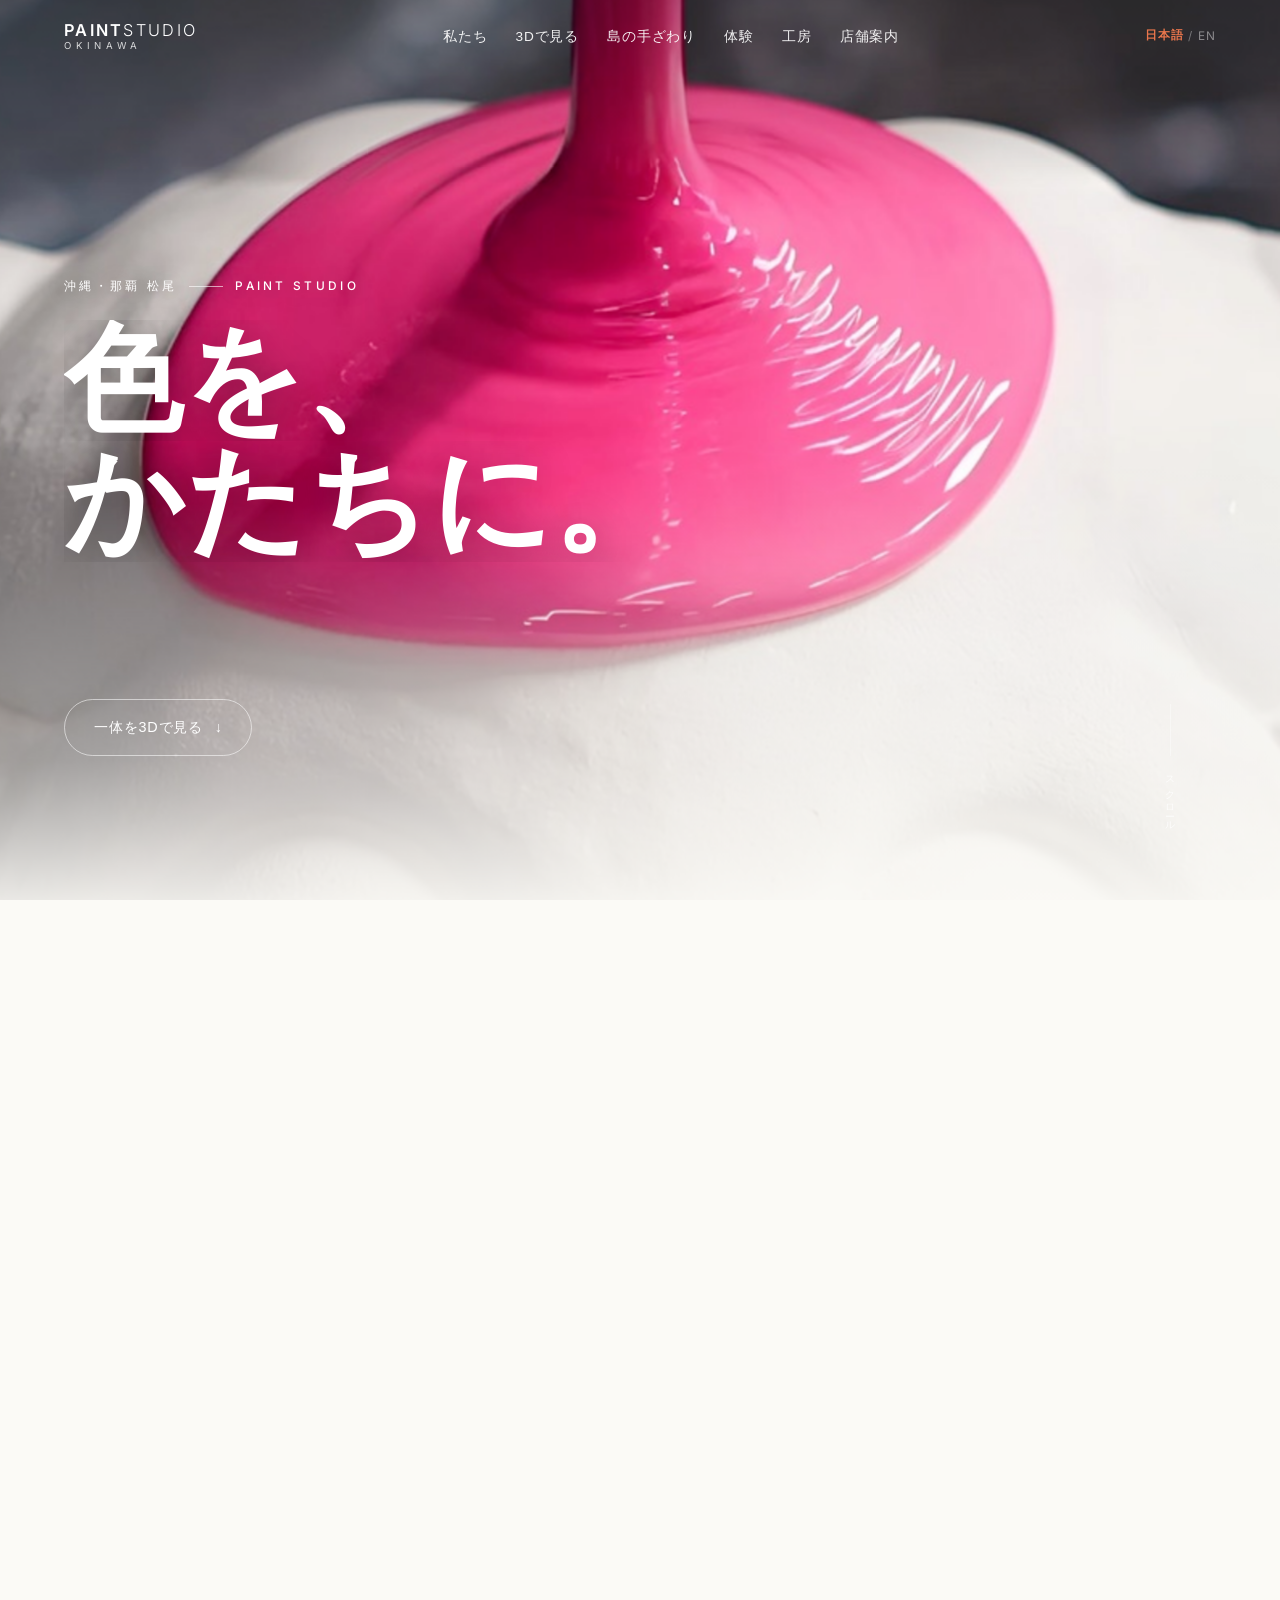
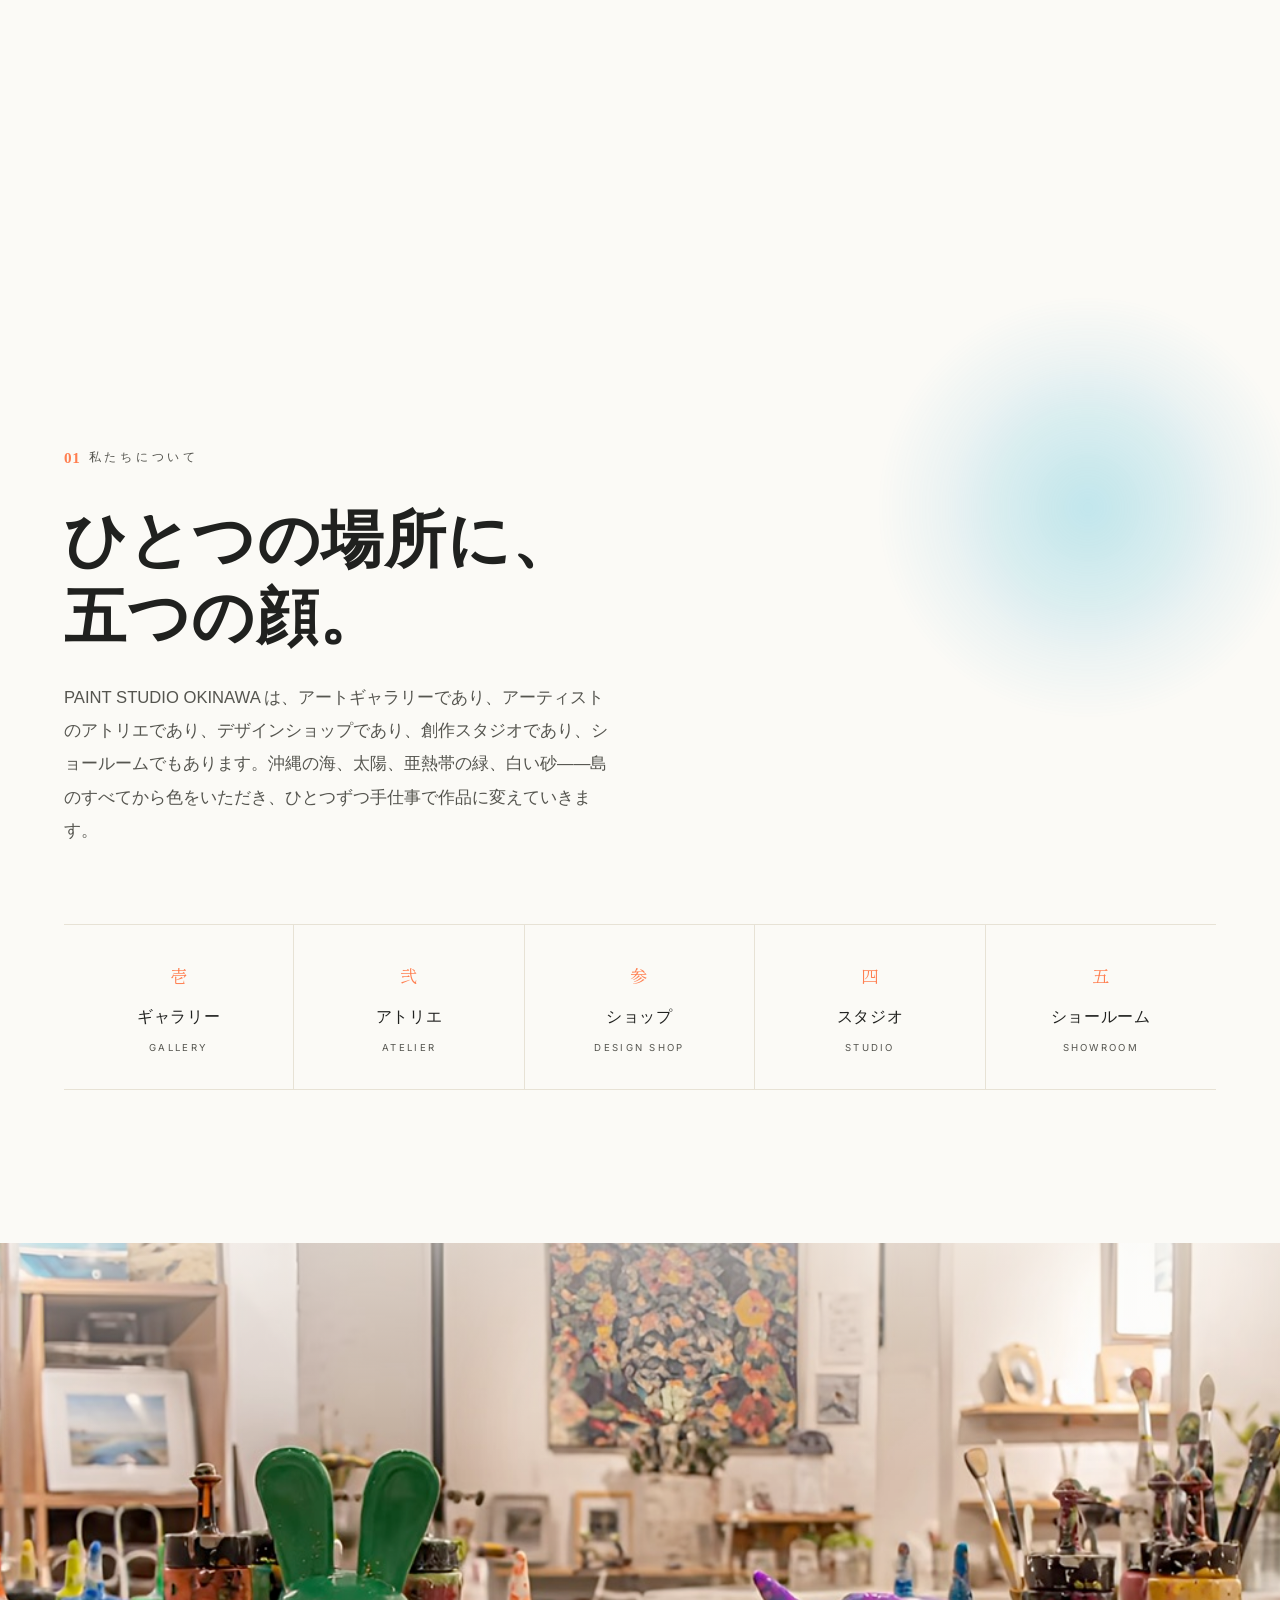
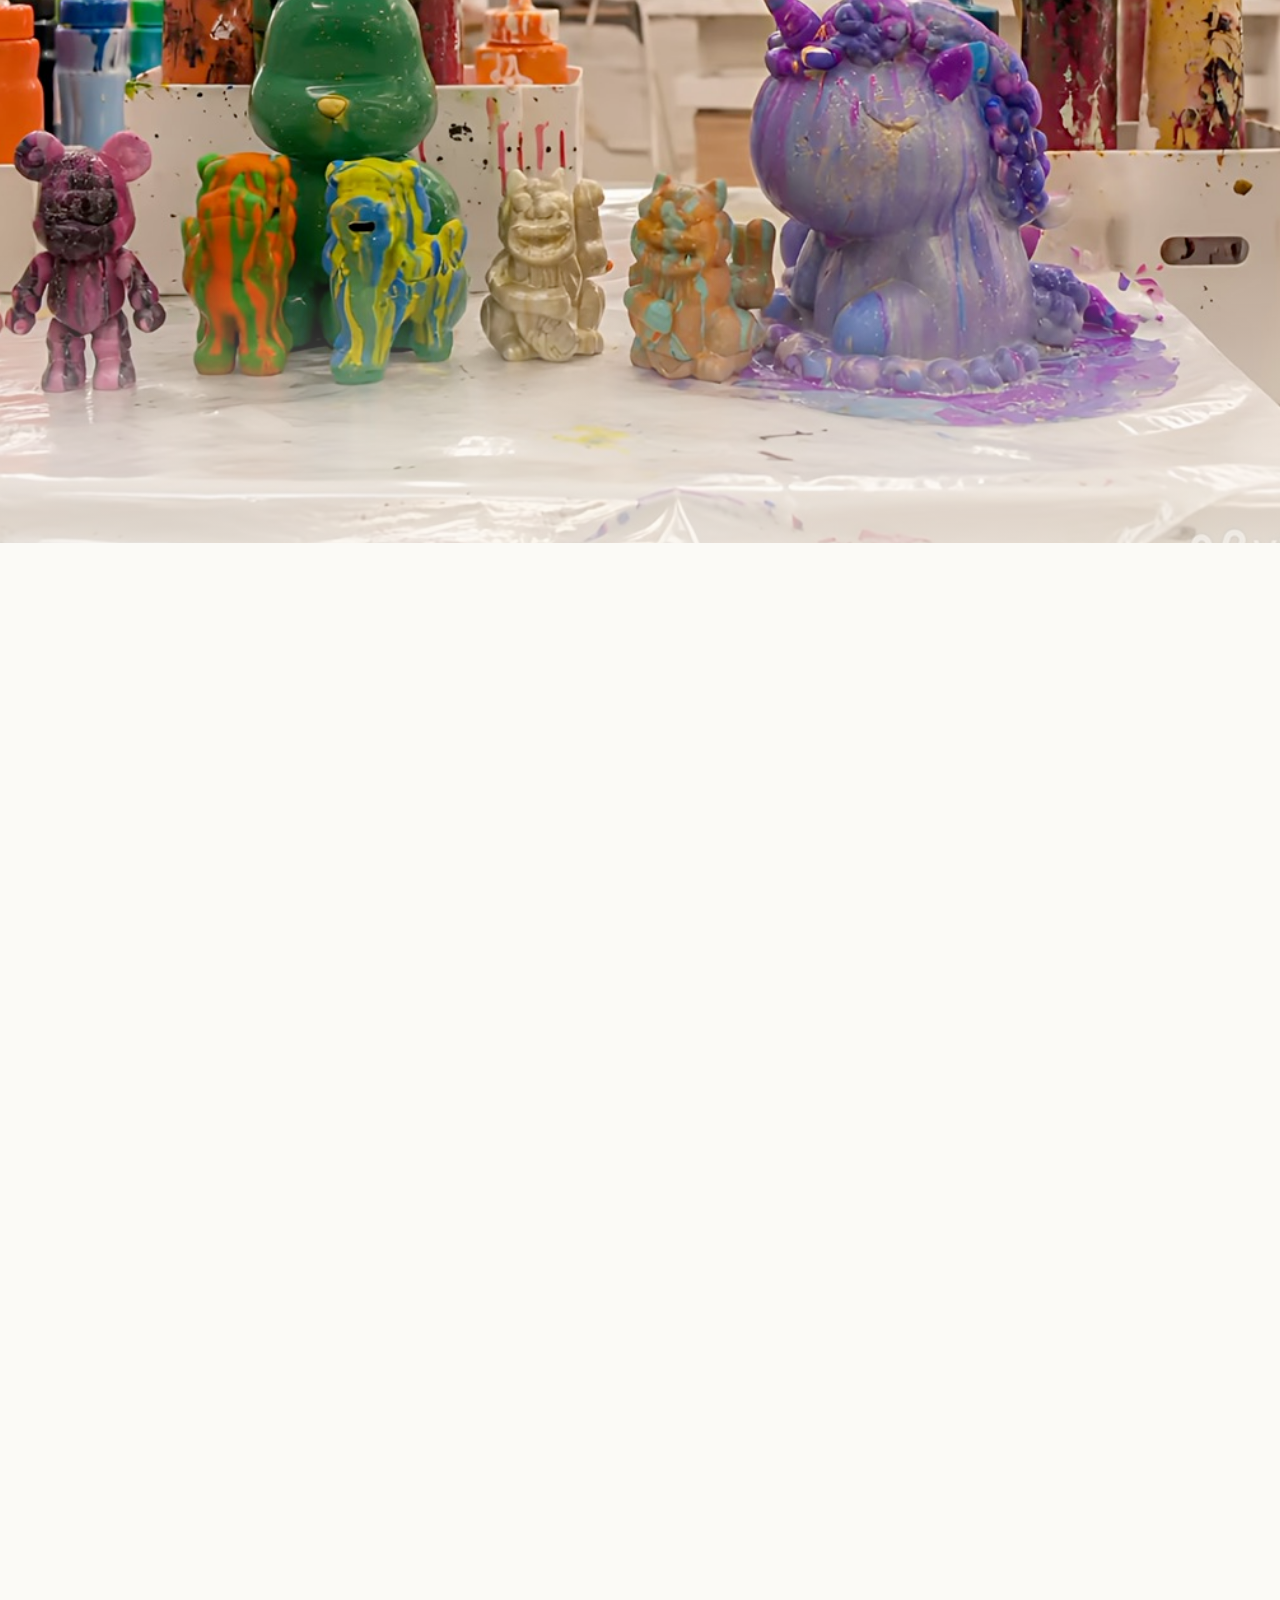
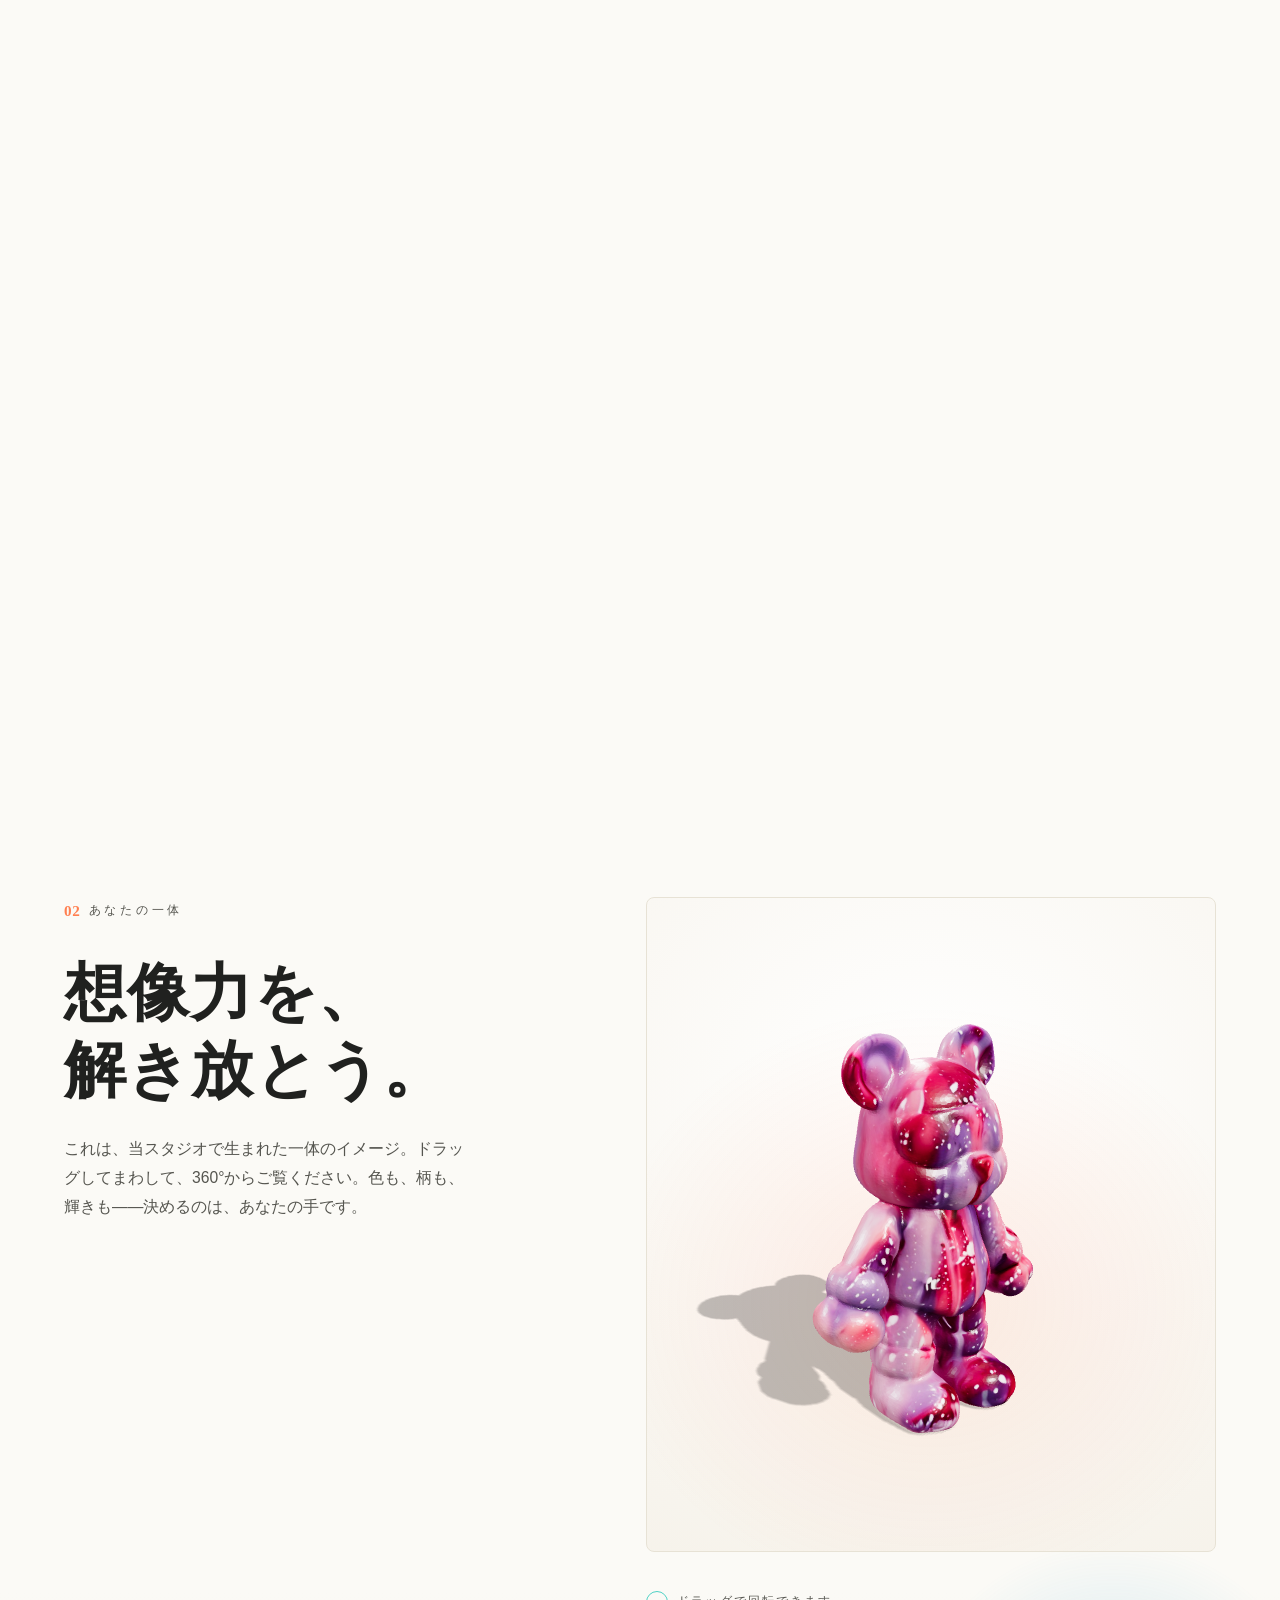
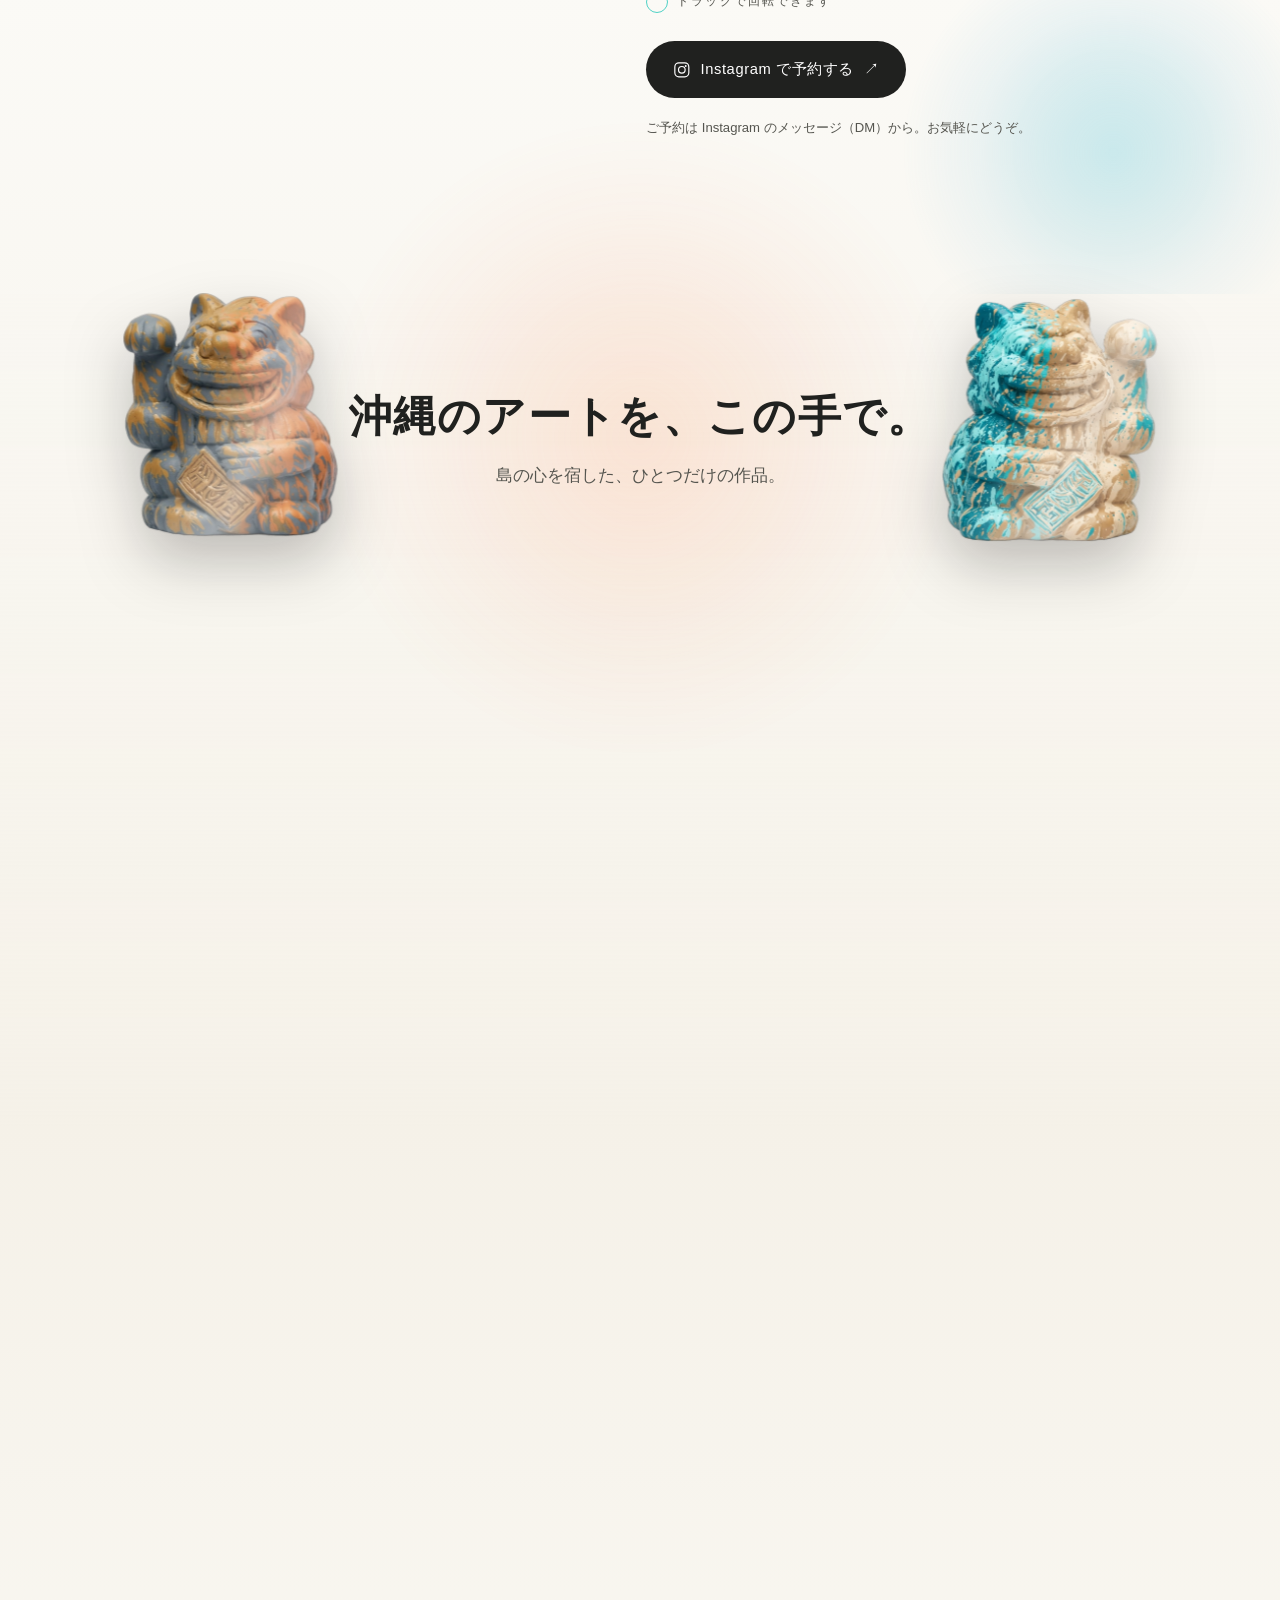
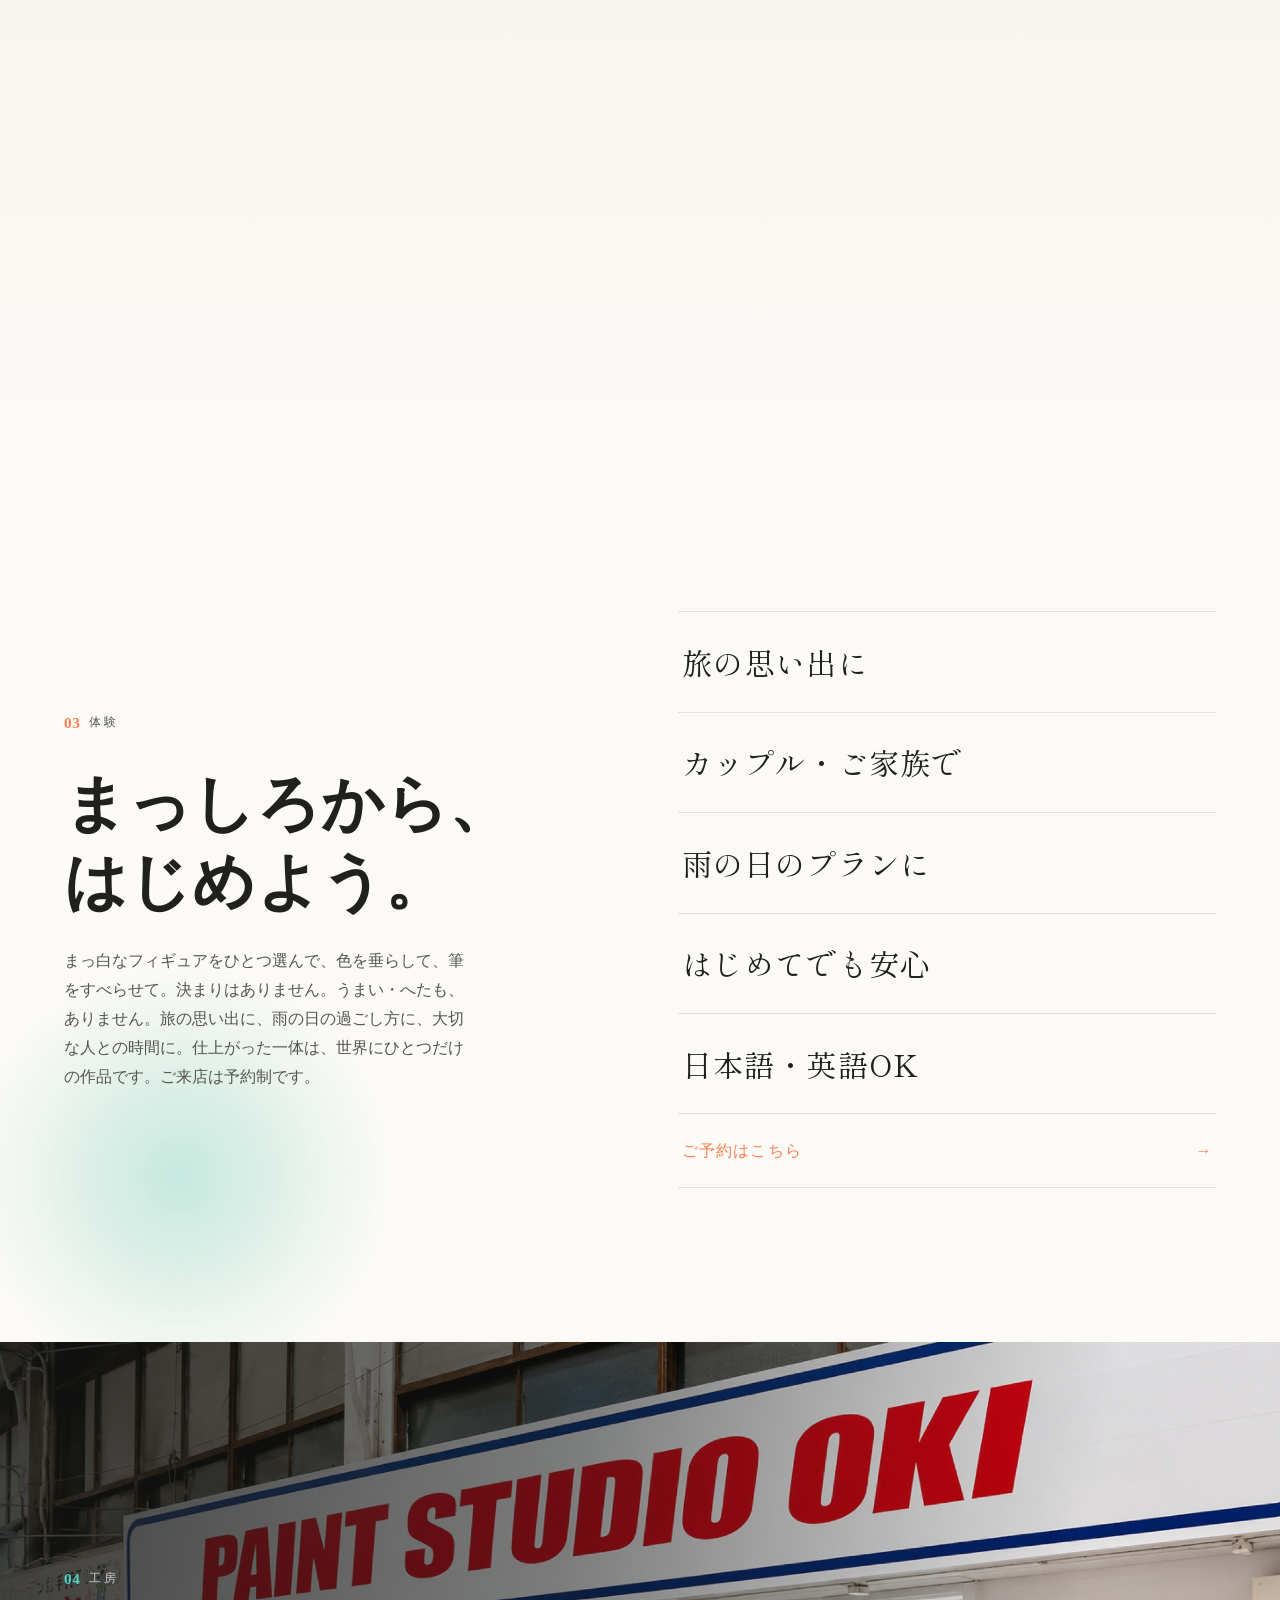
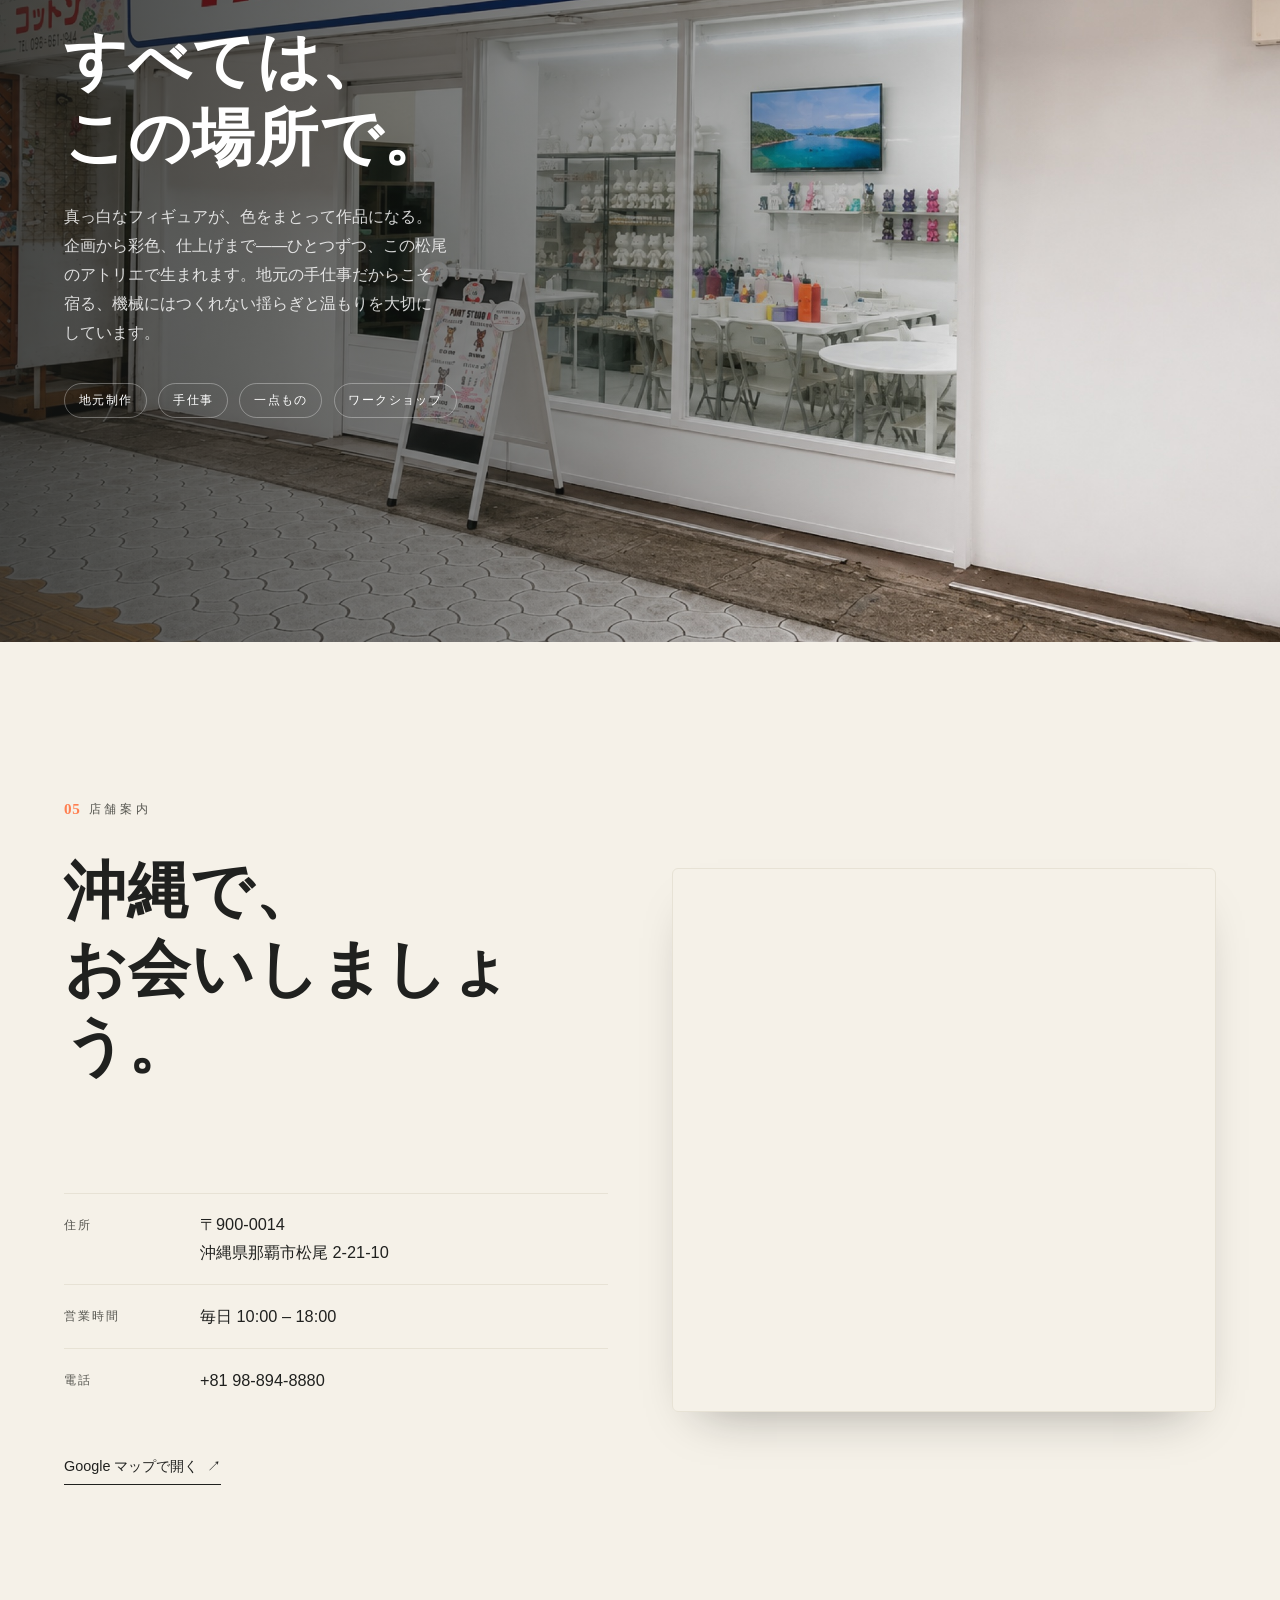
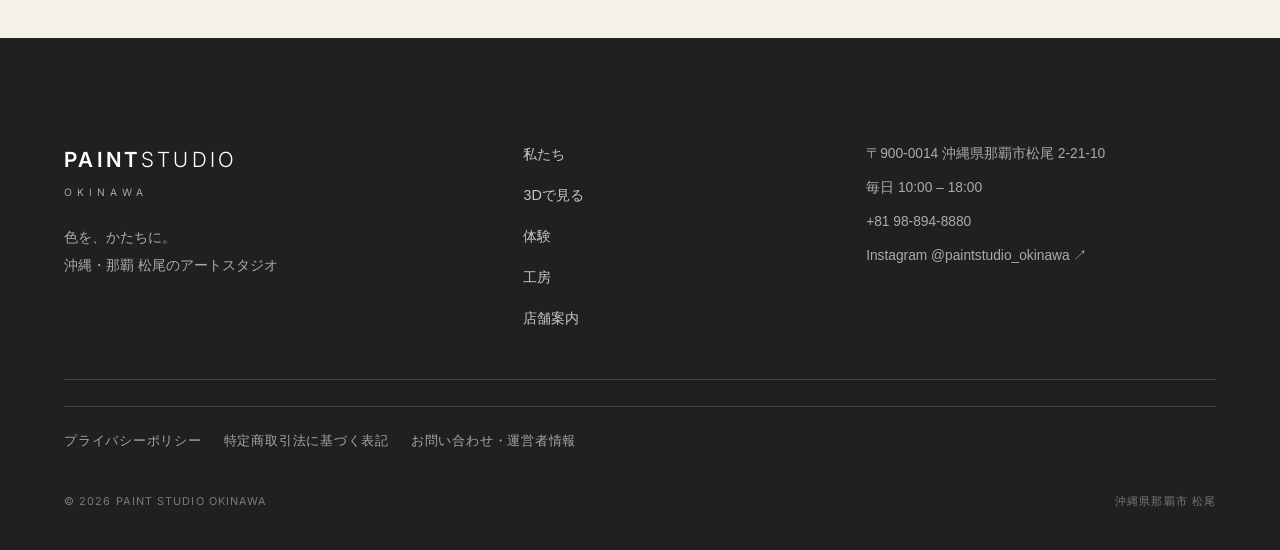
==== commit 5cfe7518: "工房: fond = façade PAINT STUDIO OKI Remplace l'image des figurines sur l'établi par la photo de la de" ====
--- a/index.html
+++ b/index.html
@@ -246,7 +246,7 @@
     <!-- ░░ ATELIER / L'ATELIER ░░ -->
     <section class="atelier" id="atelier">
       <div class="atelier__media">
-        <img src="assets/photos/atelier-figurines.jpg" alt="PAINT STUDIO OKINAWA のアトリエで、色を纏った手づくりフィギュアたちが並ぶ様子。" loading="lazy" />
+        <img src="assets/photos/facade-oki.jpg" alt="沖縄・那覇 松尾にある PAINT STUDIO OKI の店舗外観。" loading="lazy" />
         <div class="atelier__veil"></div>
       </div>
       <div class="atelier__panel" data-reveal>
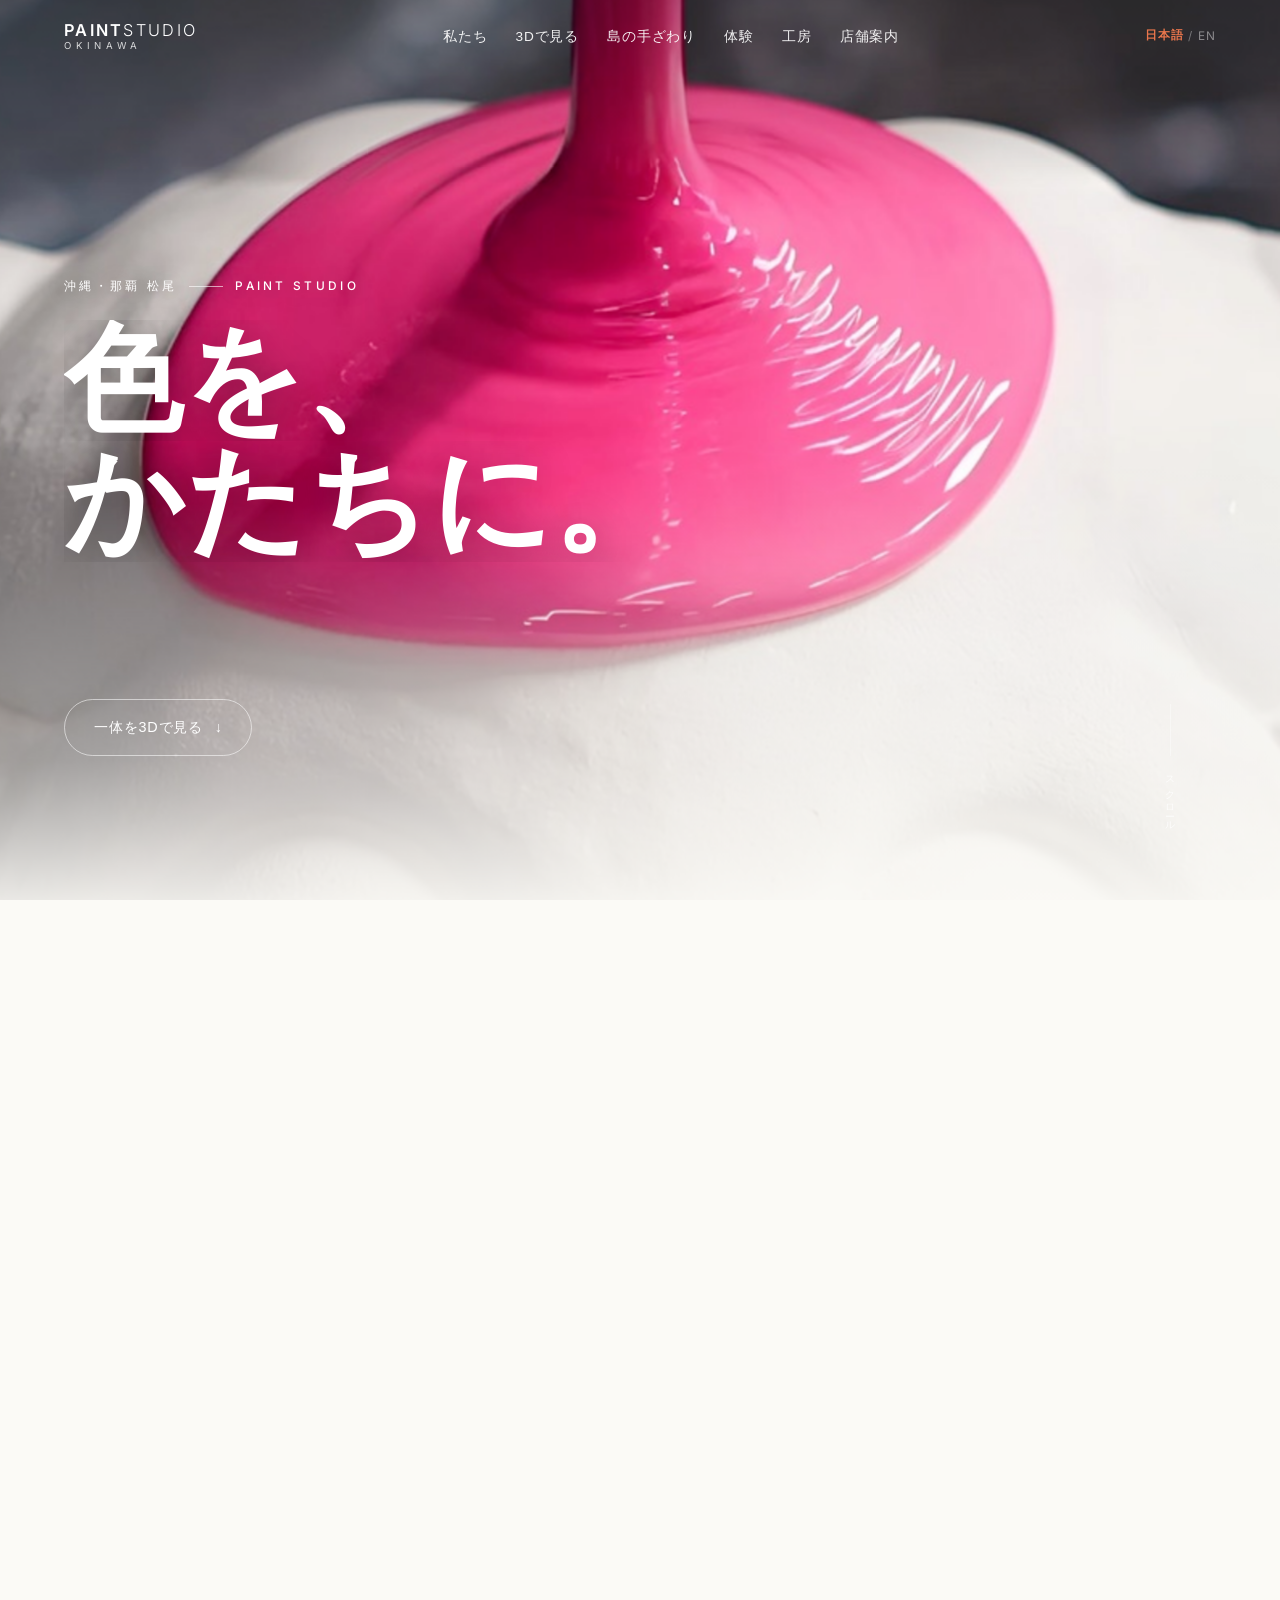
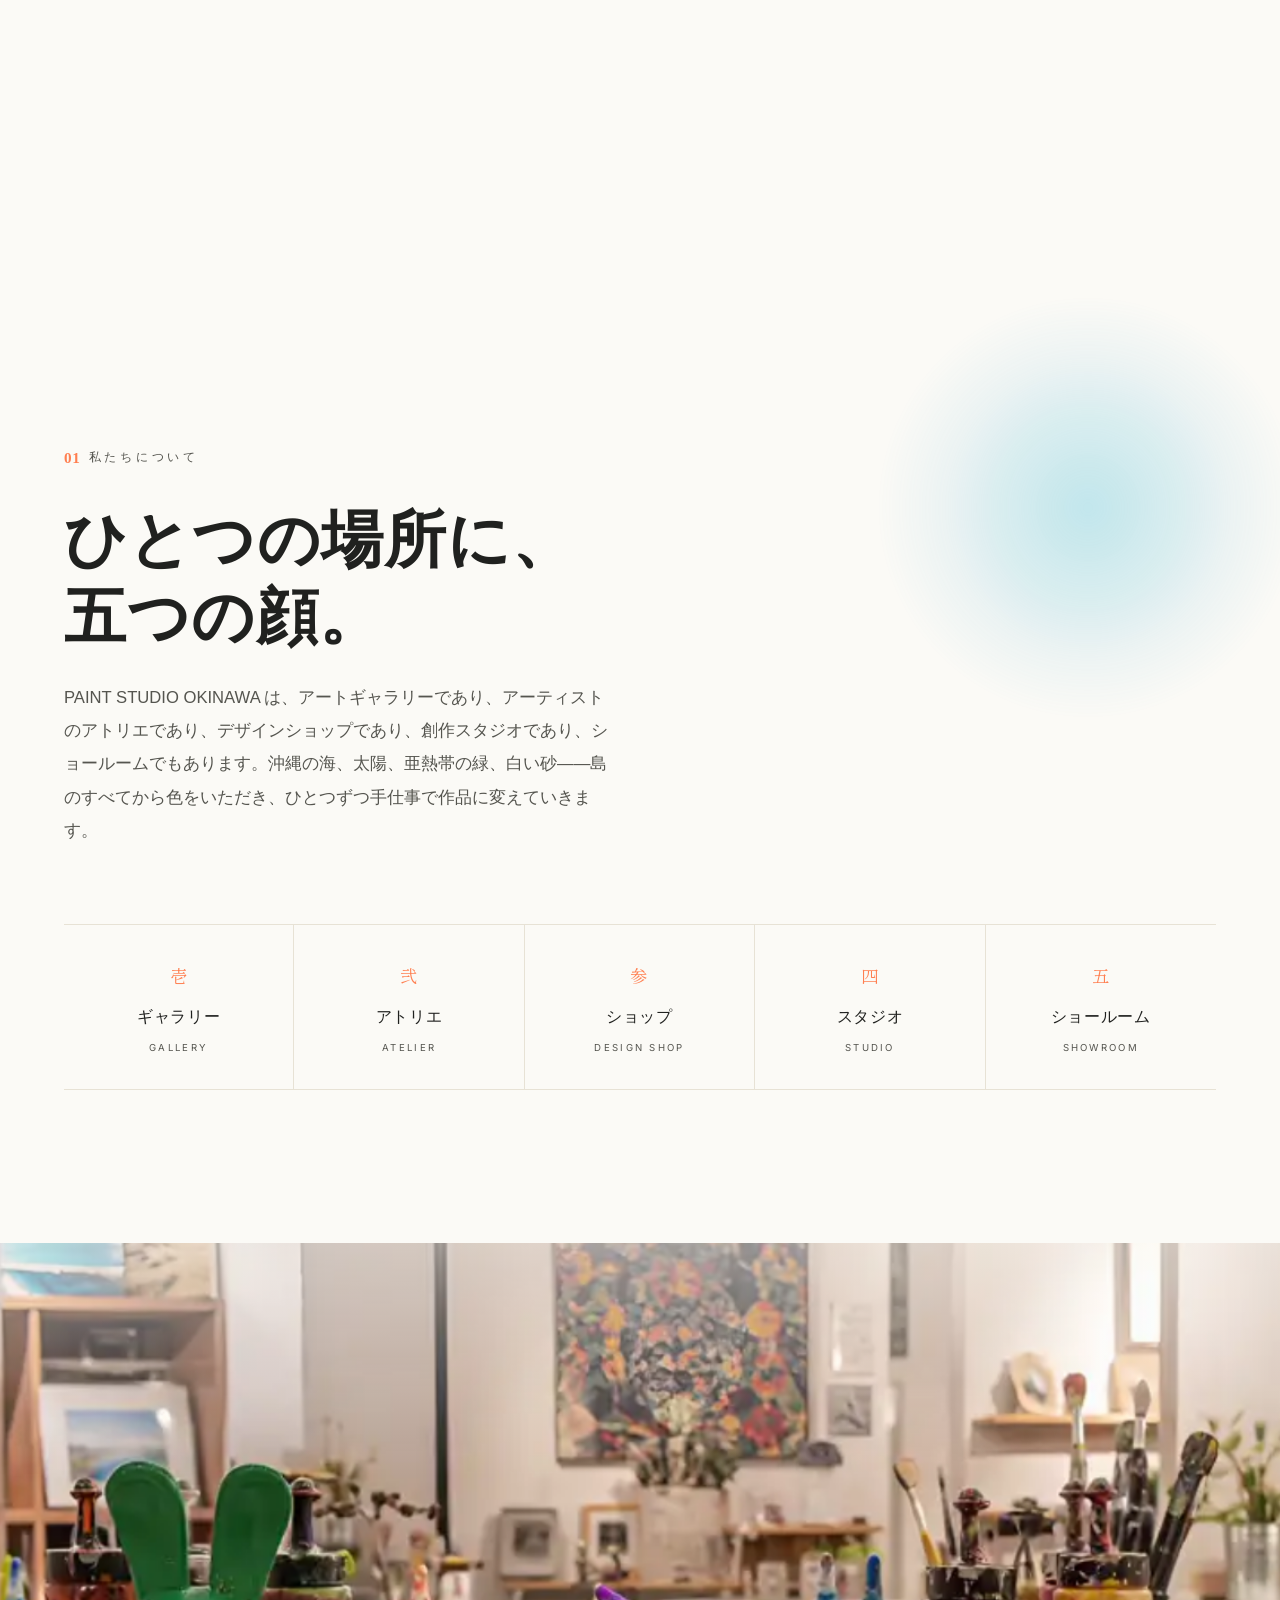
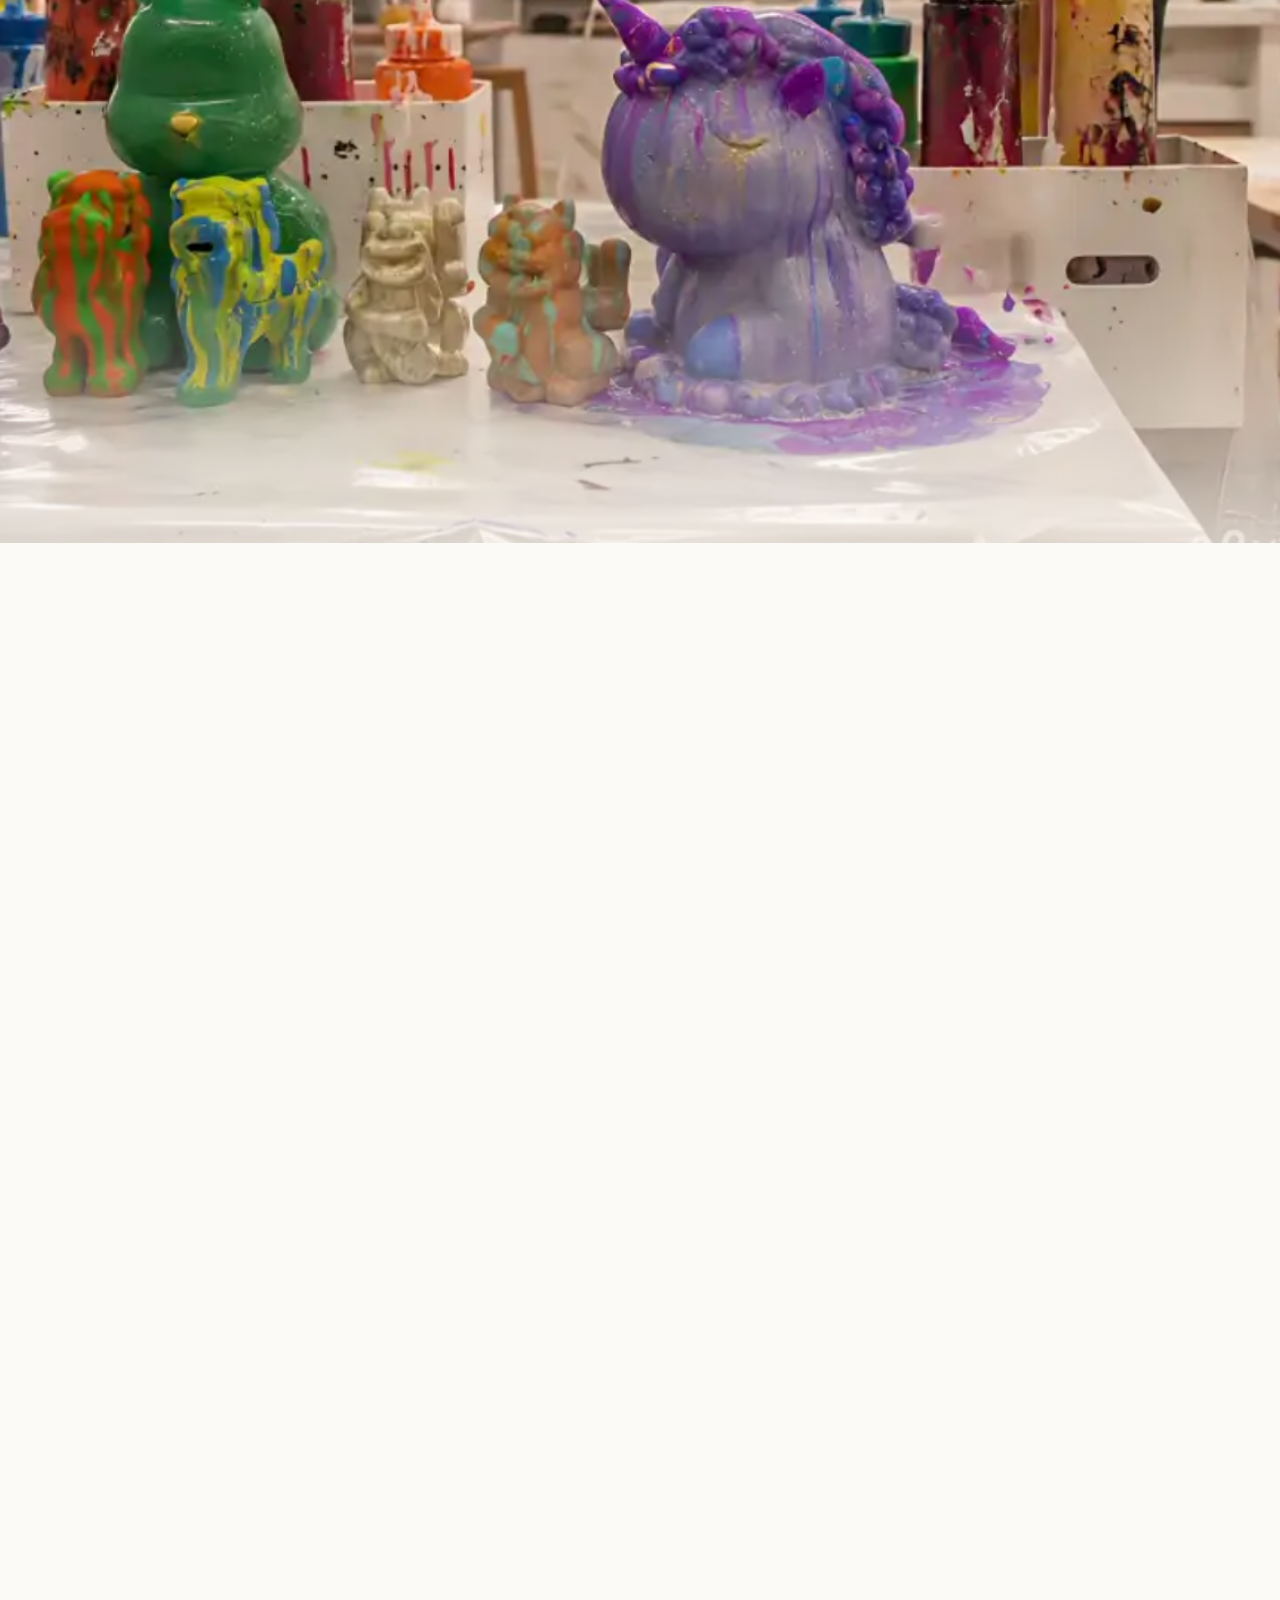
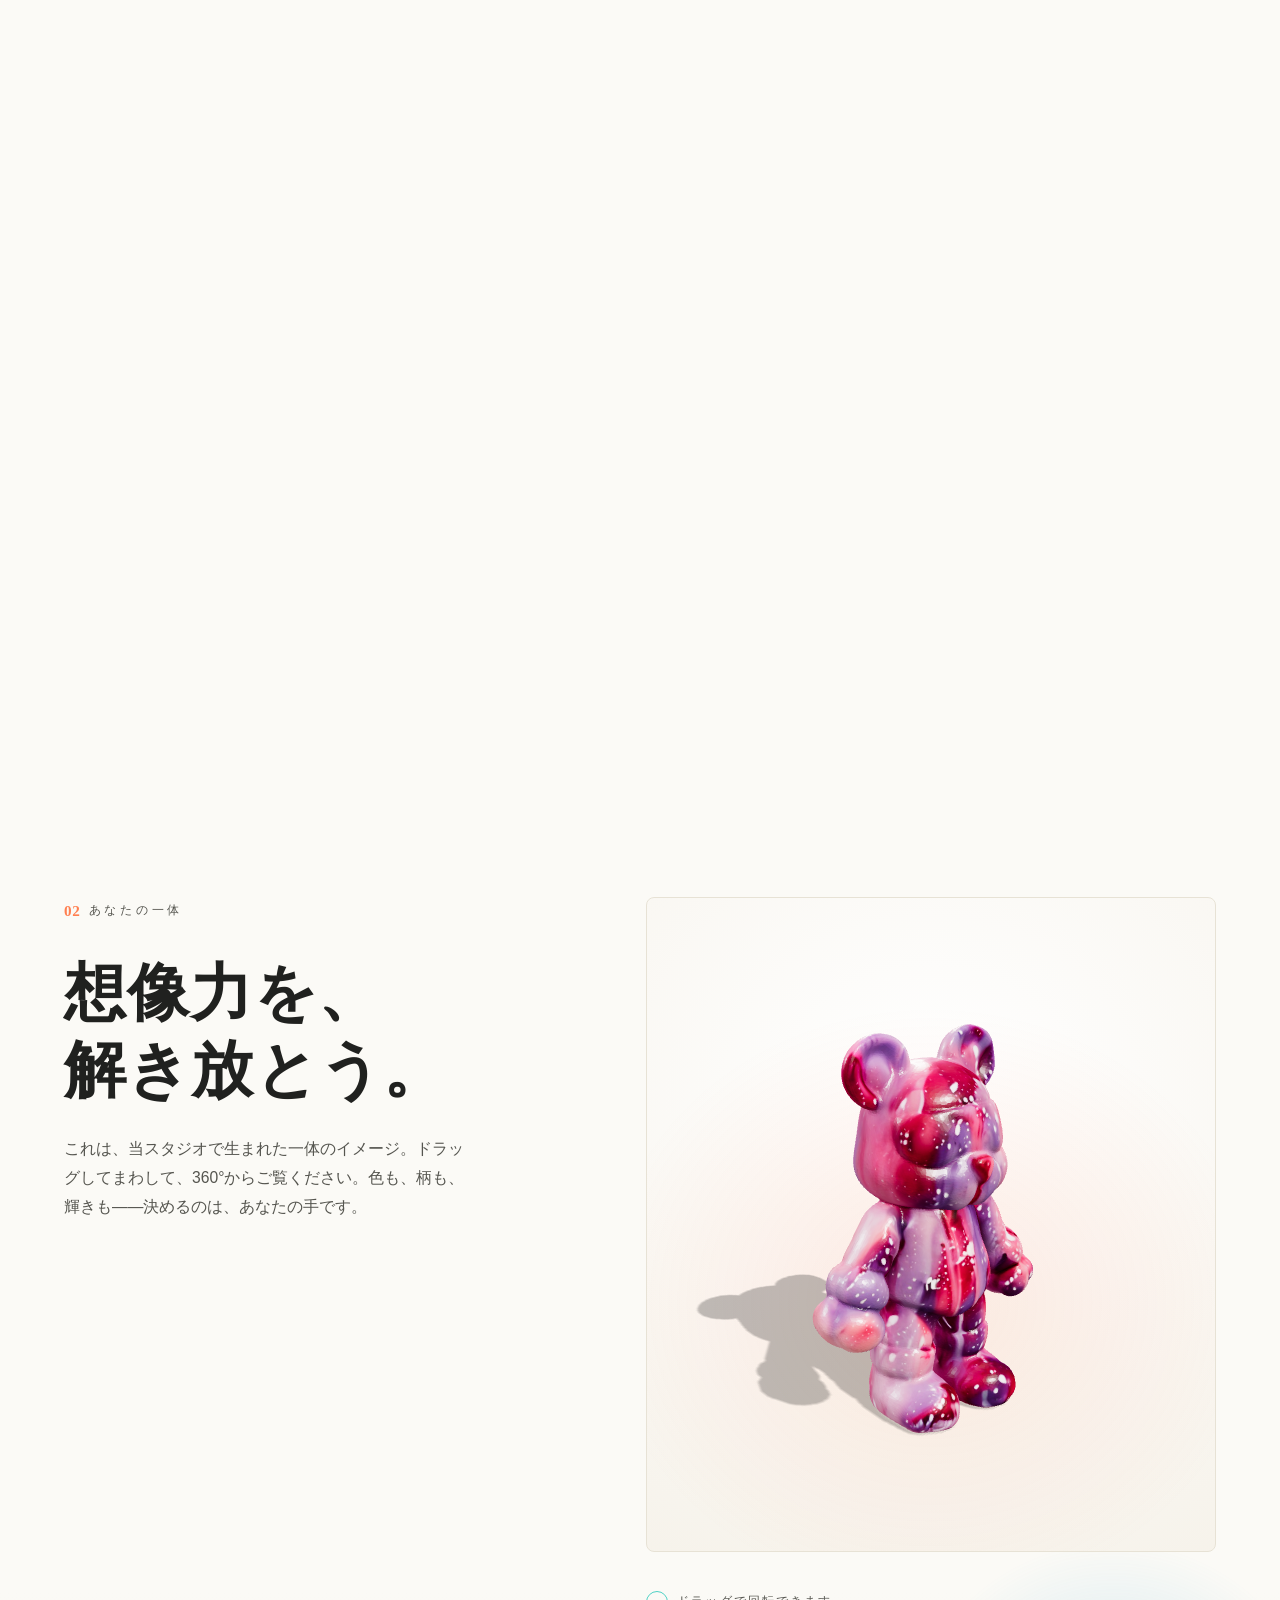
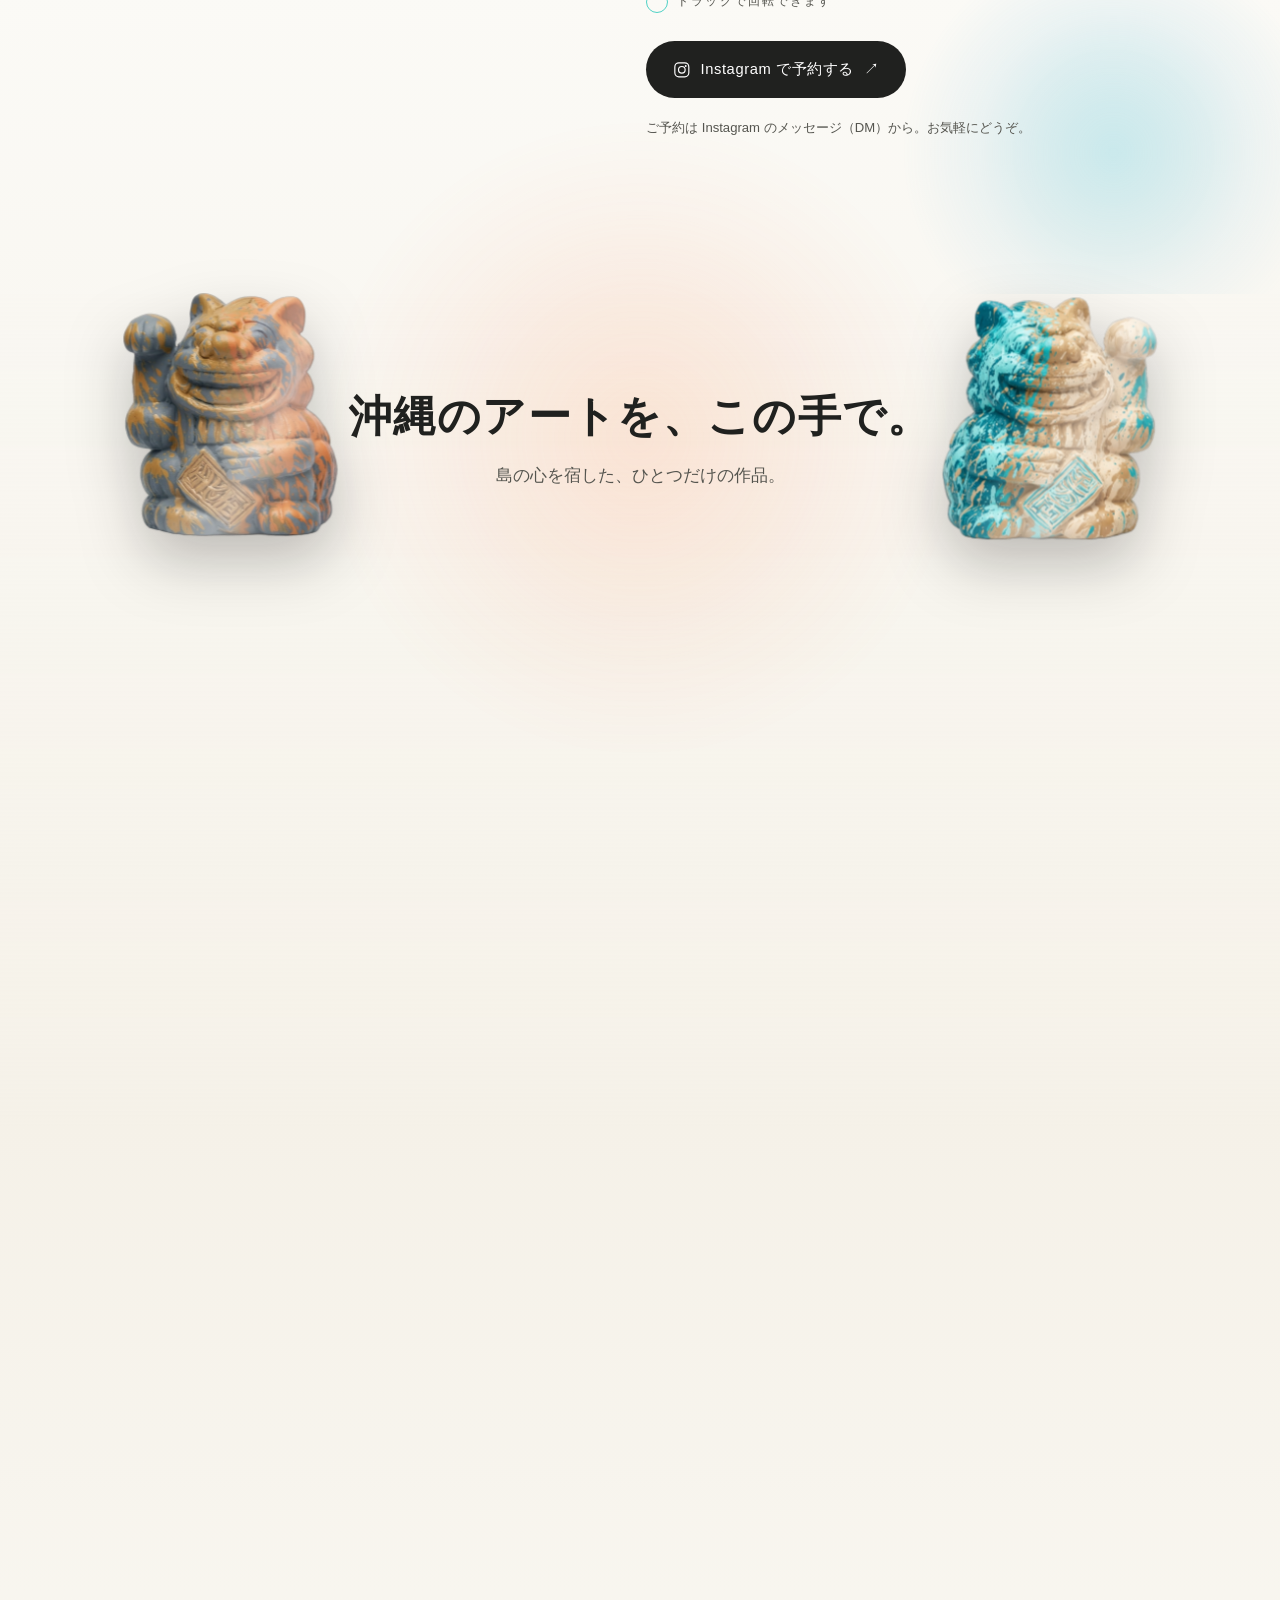
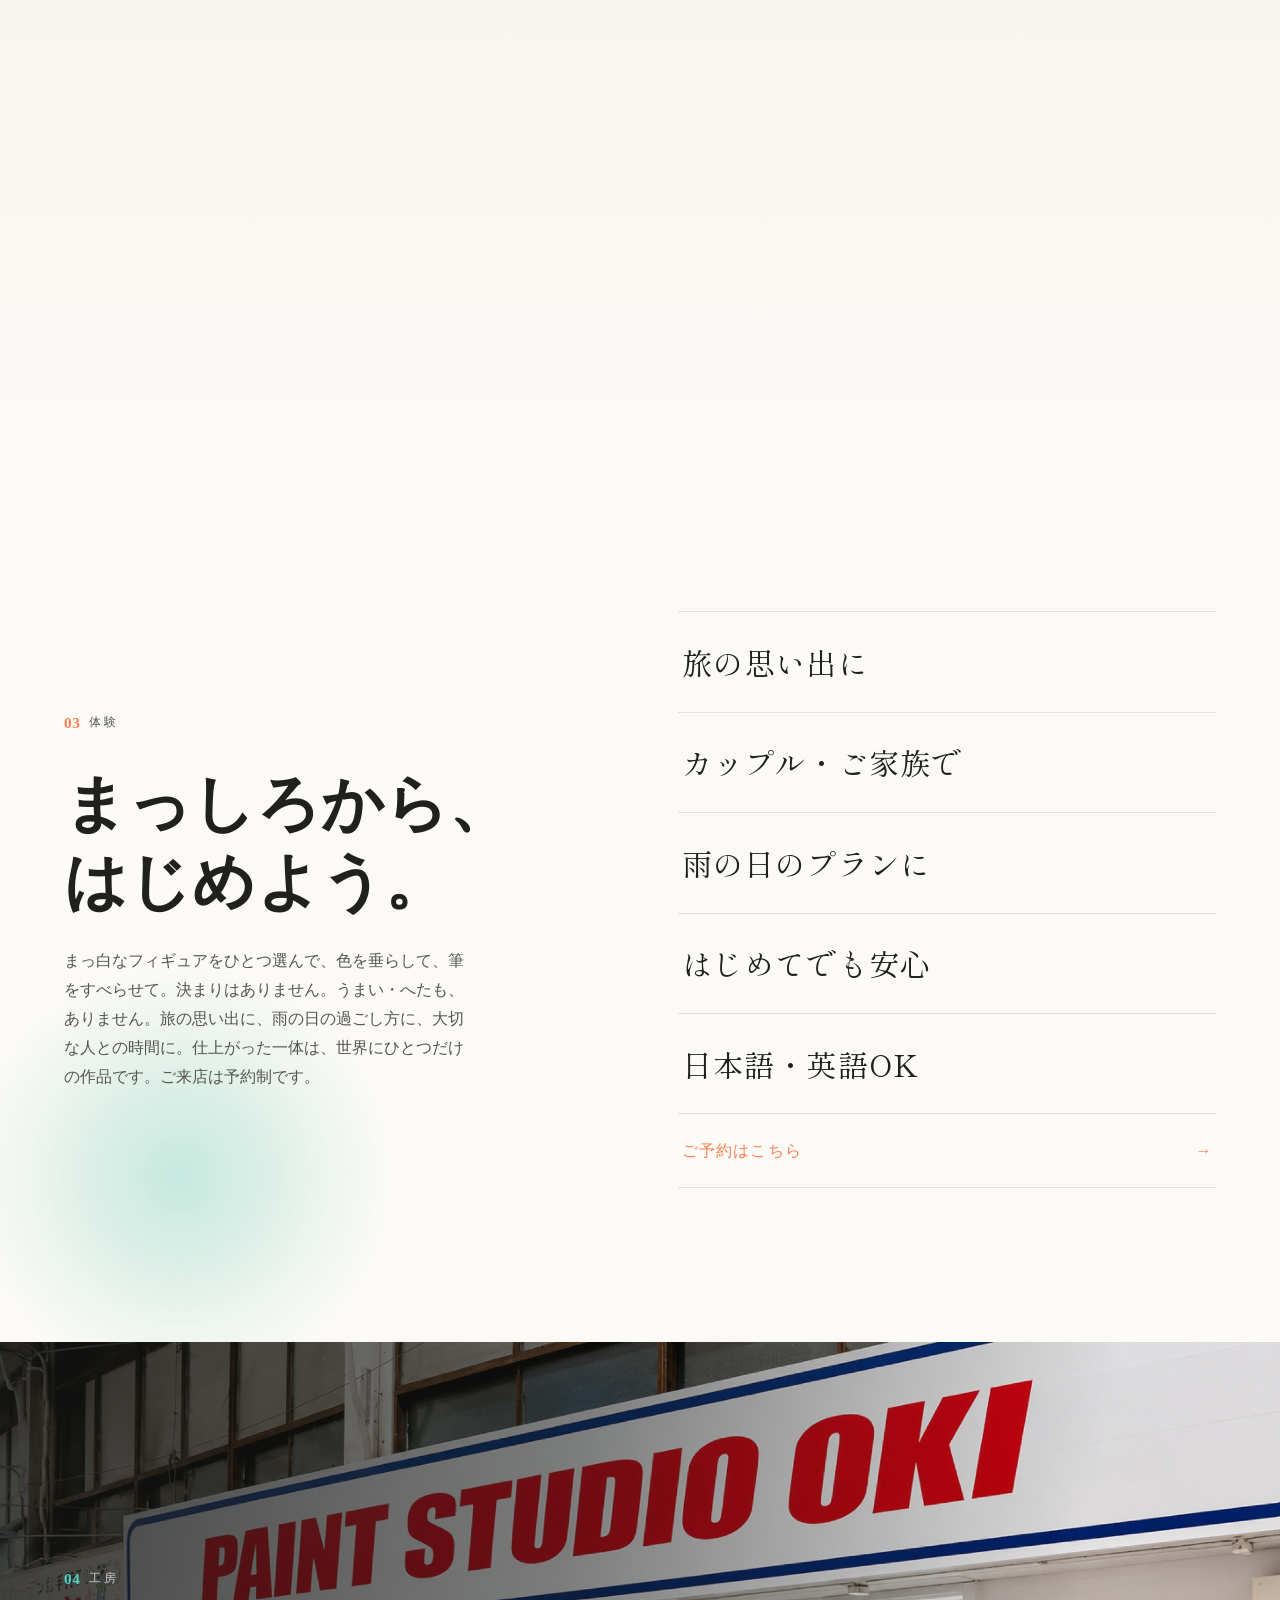
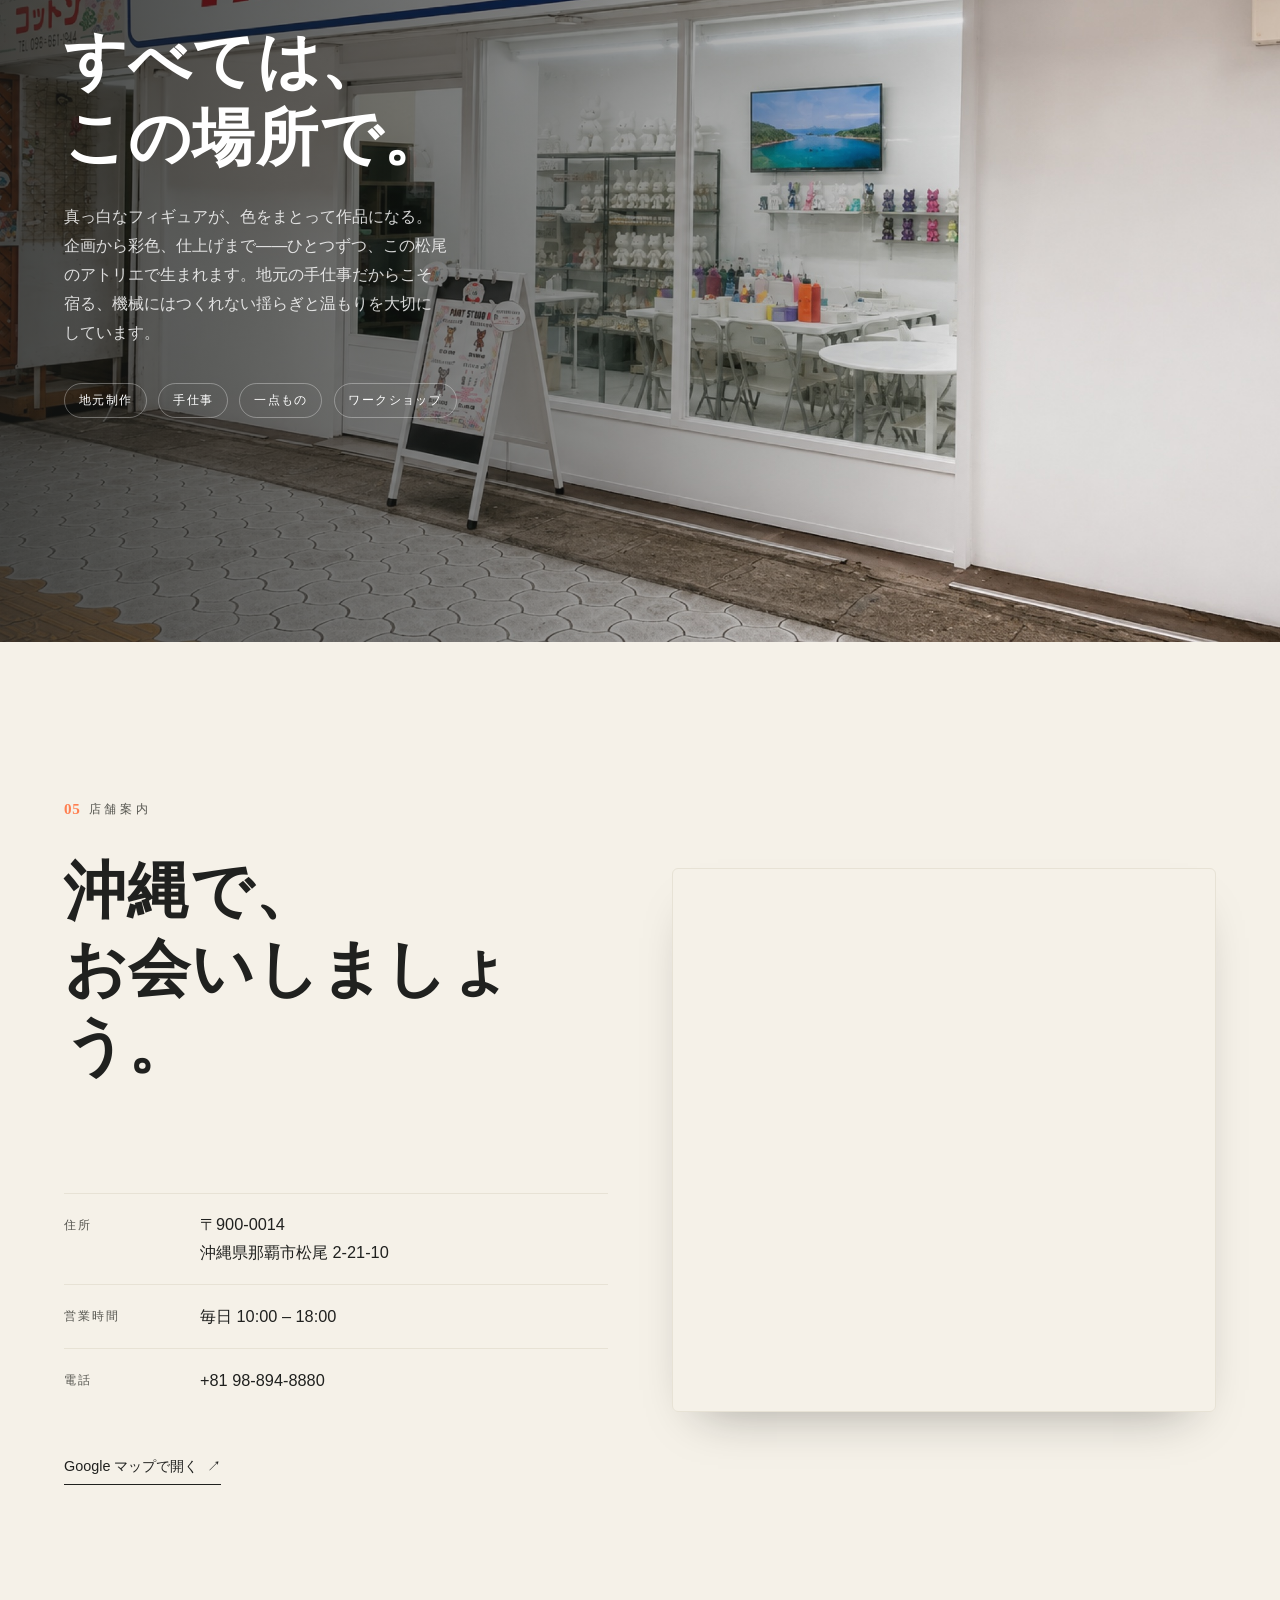
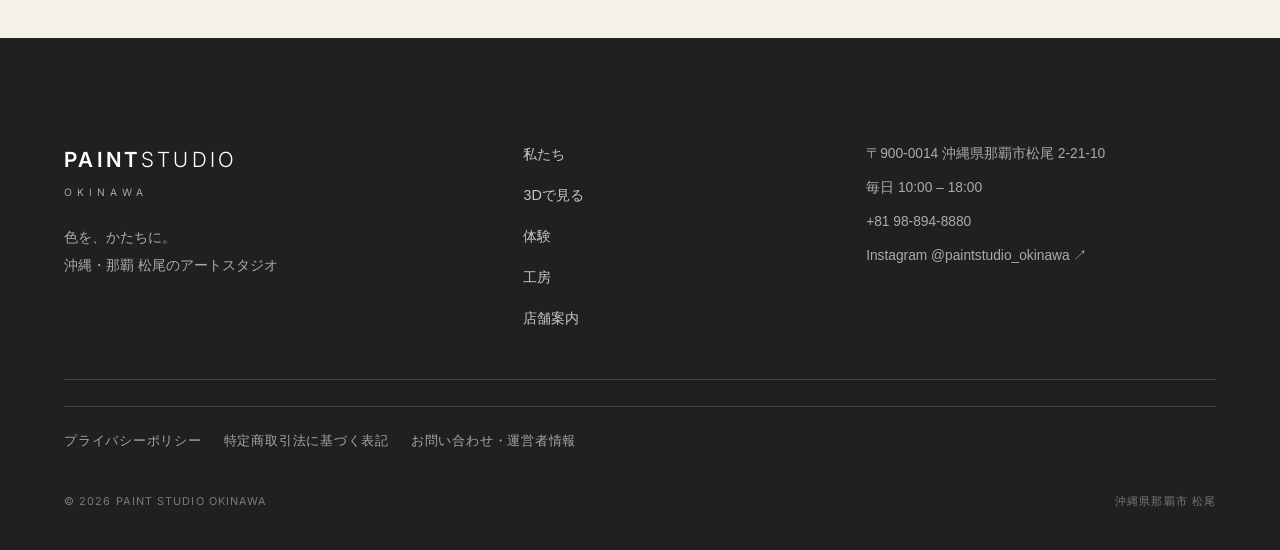
==== commit 4eb8e0d7: "Interlude: scrub en séquence d'images (fluide, zéro gel) Remplace la <video> scrubbée (qui gelait au" ====
--- a/index.html
+++ b/index.html
@@ -152,8 +152,7 @@
     <!-- ░░ INTERLUDE CINÉ — la boutique, scrubbée au scroll ░░ -->
     <section class="cine" id="cine" aria-label="店内">
       <div class="cine__sticky">
-        <video class="cine__video" id="cineVideo" src="assets/video-1.mp4"
-               muted playsinline preload="auto" disablepictureinpicture></video>
+        <canvas class="cine__video" id="cineCanvas"></canvas>
         <div class="cine__veil"></div>
         <blockquote class="cine__quote" id="cineQuote">
           <p data-ja="色を待つ、白いかたちたち。" data-en="White shapes, waiting for colour.">色を待つ、白いかたちたち。</p>
--- a/style.css
+++ b/style.css
@@ -404,8 +404,8 @@
 .cine{height:300vh;position:relative}
 .cine__sticky{position:sticky;top:0;height:100vh;overflow:hidden;background:var(--paper)}
 .cine__video{
-  width:100%;height:100%;object-fit:cover;object-position:50% 45%;transform:scale(1.13); /* léger zoom : masque le filigrane du coin */
-  /* poster en background cover (fiable partout, cf. hero) */
+  display:block;width:100%;height:100%;transform:scale(1.13); /* léger zoom : masque le filigrane du coin */
+  /* poster en background cover : visible tant que les frames se chargent */
   background:var(--sand) url("assets/poster-1.jpg") 50% 45% / cover no-repeat;
 }
 .cine__veil{
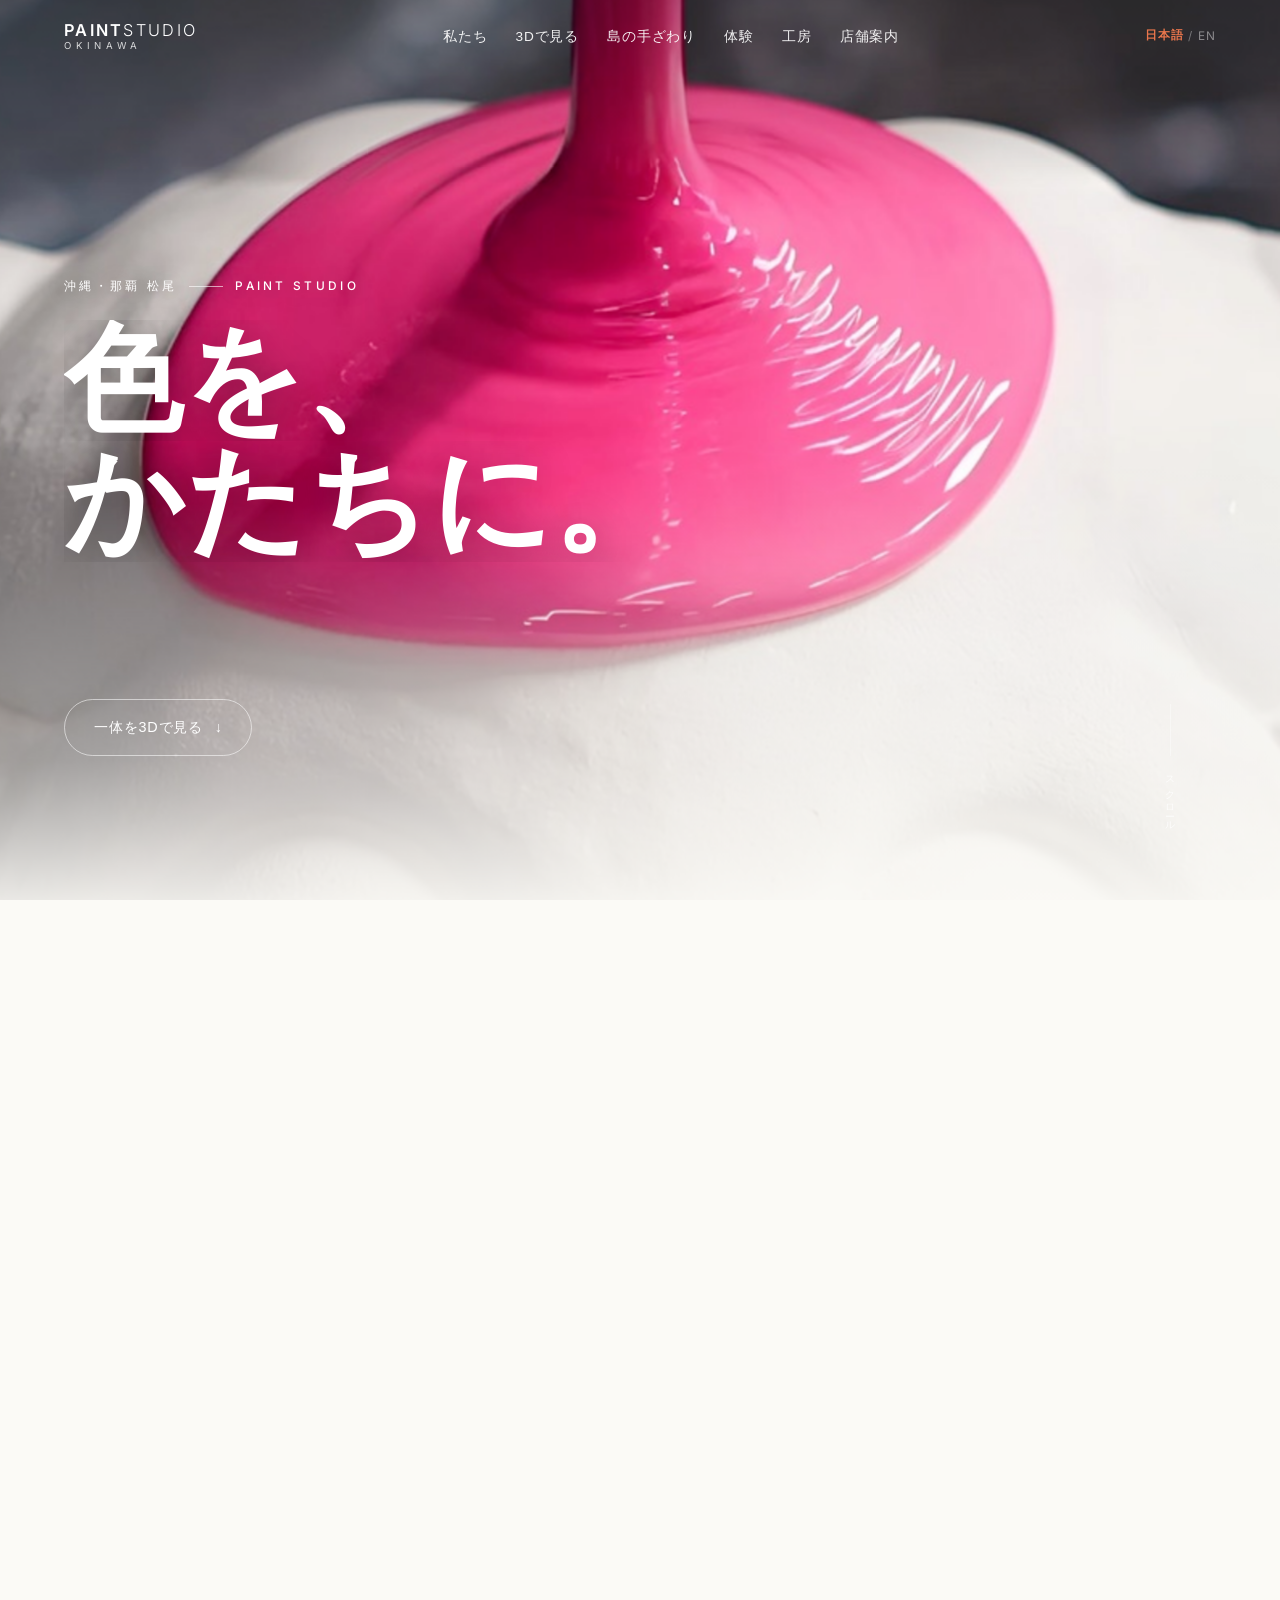
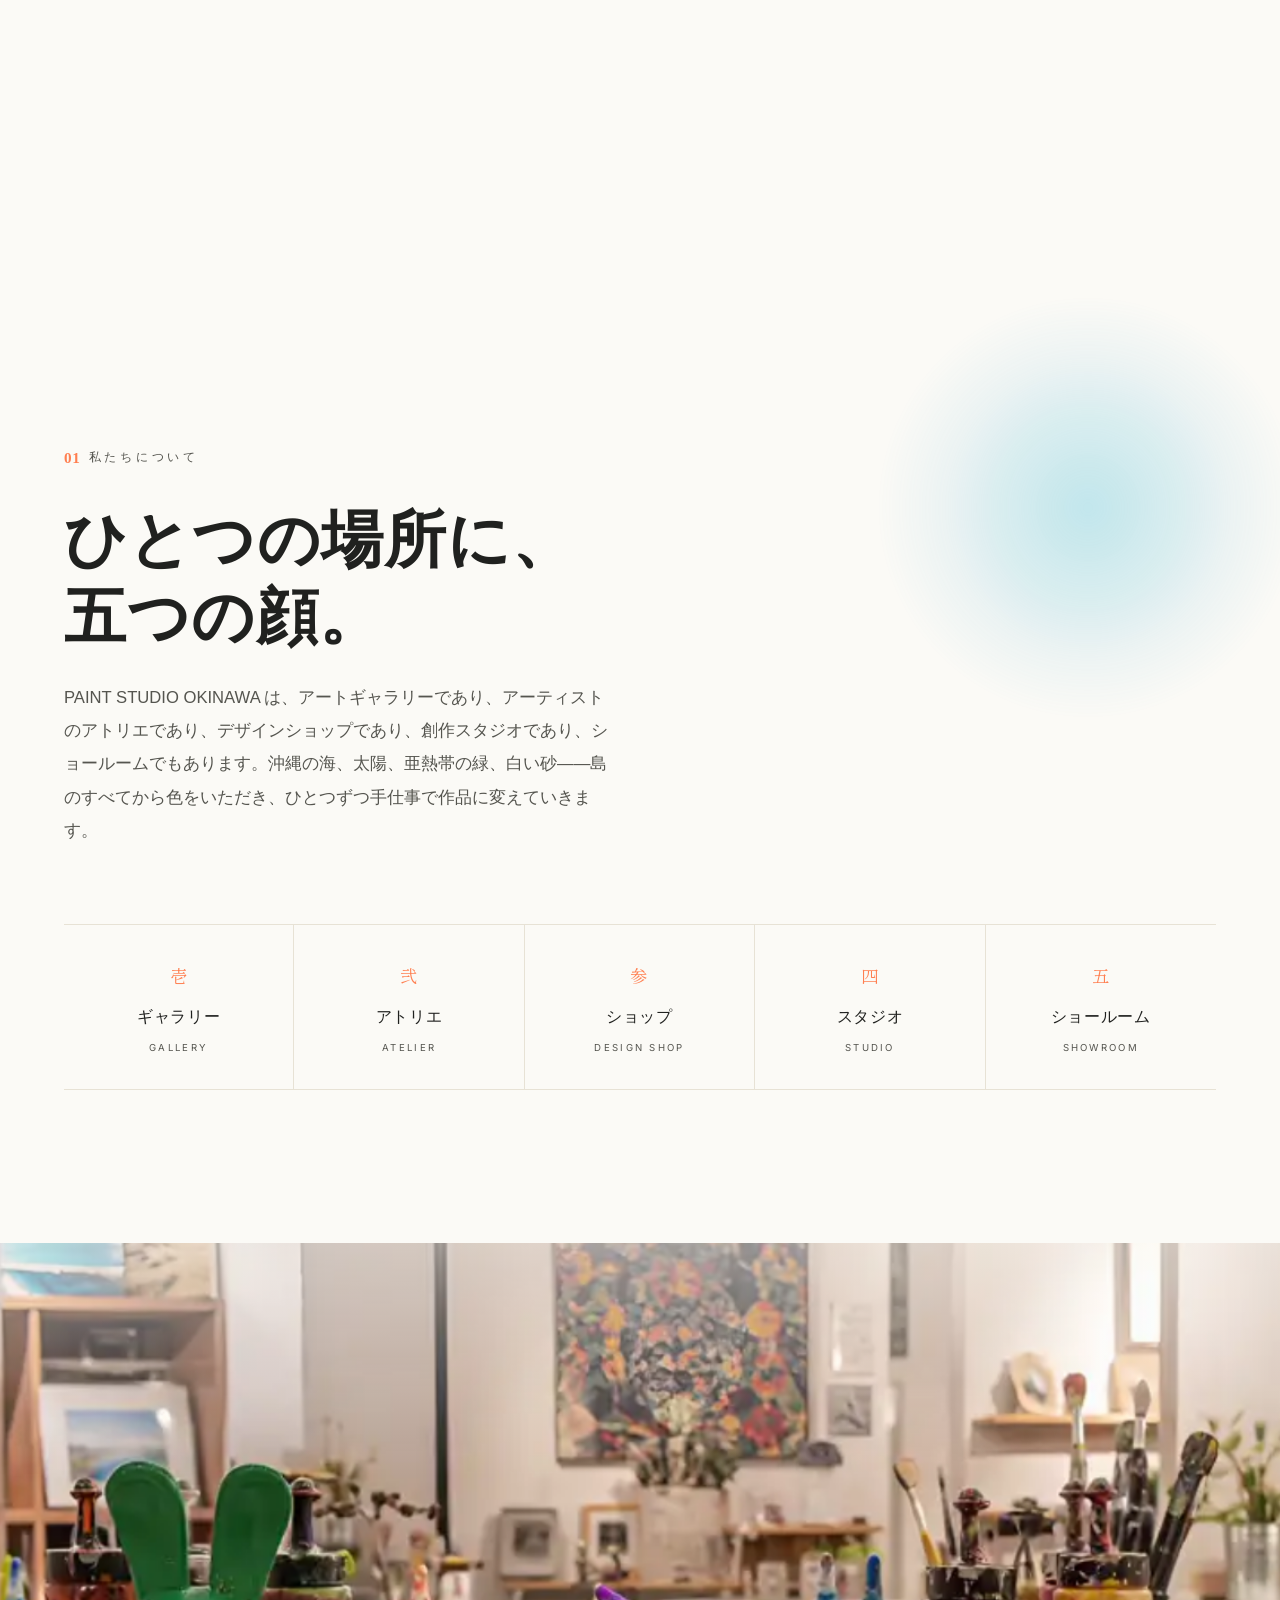
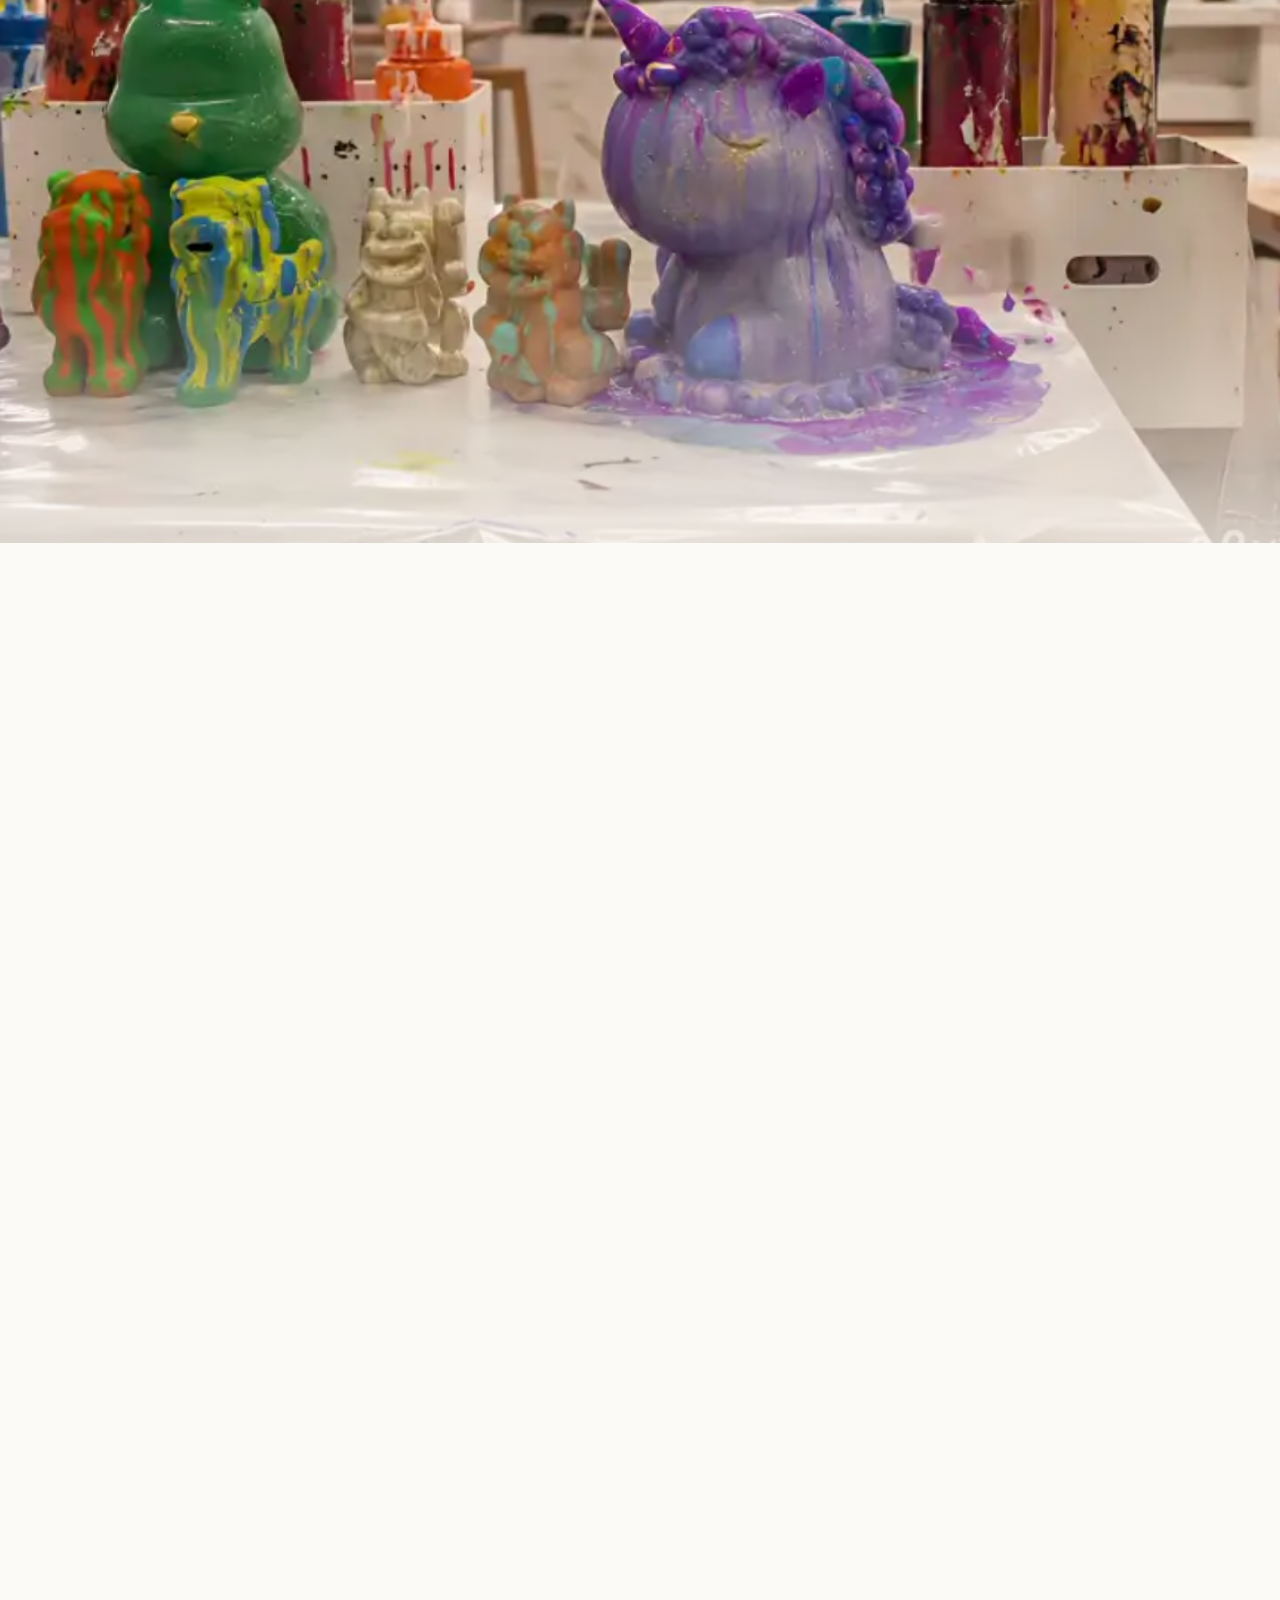
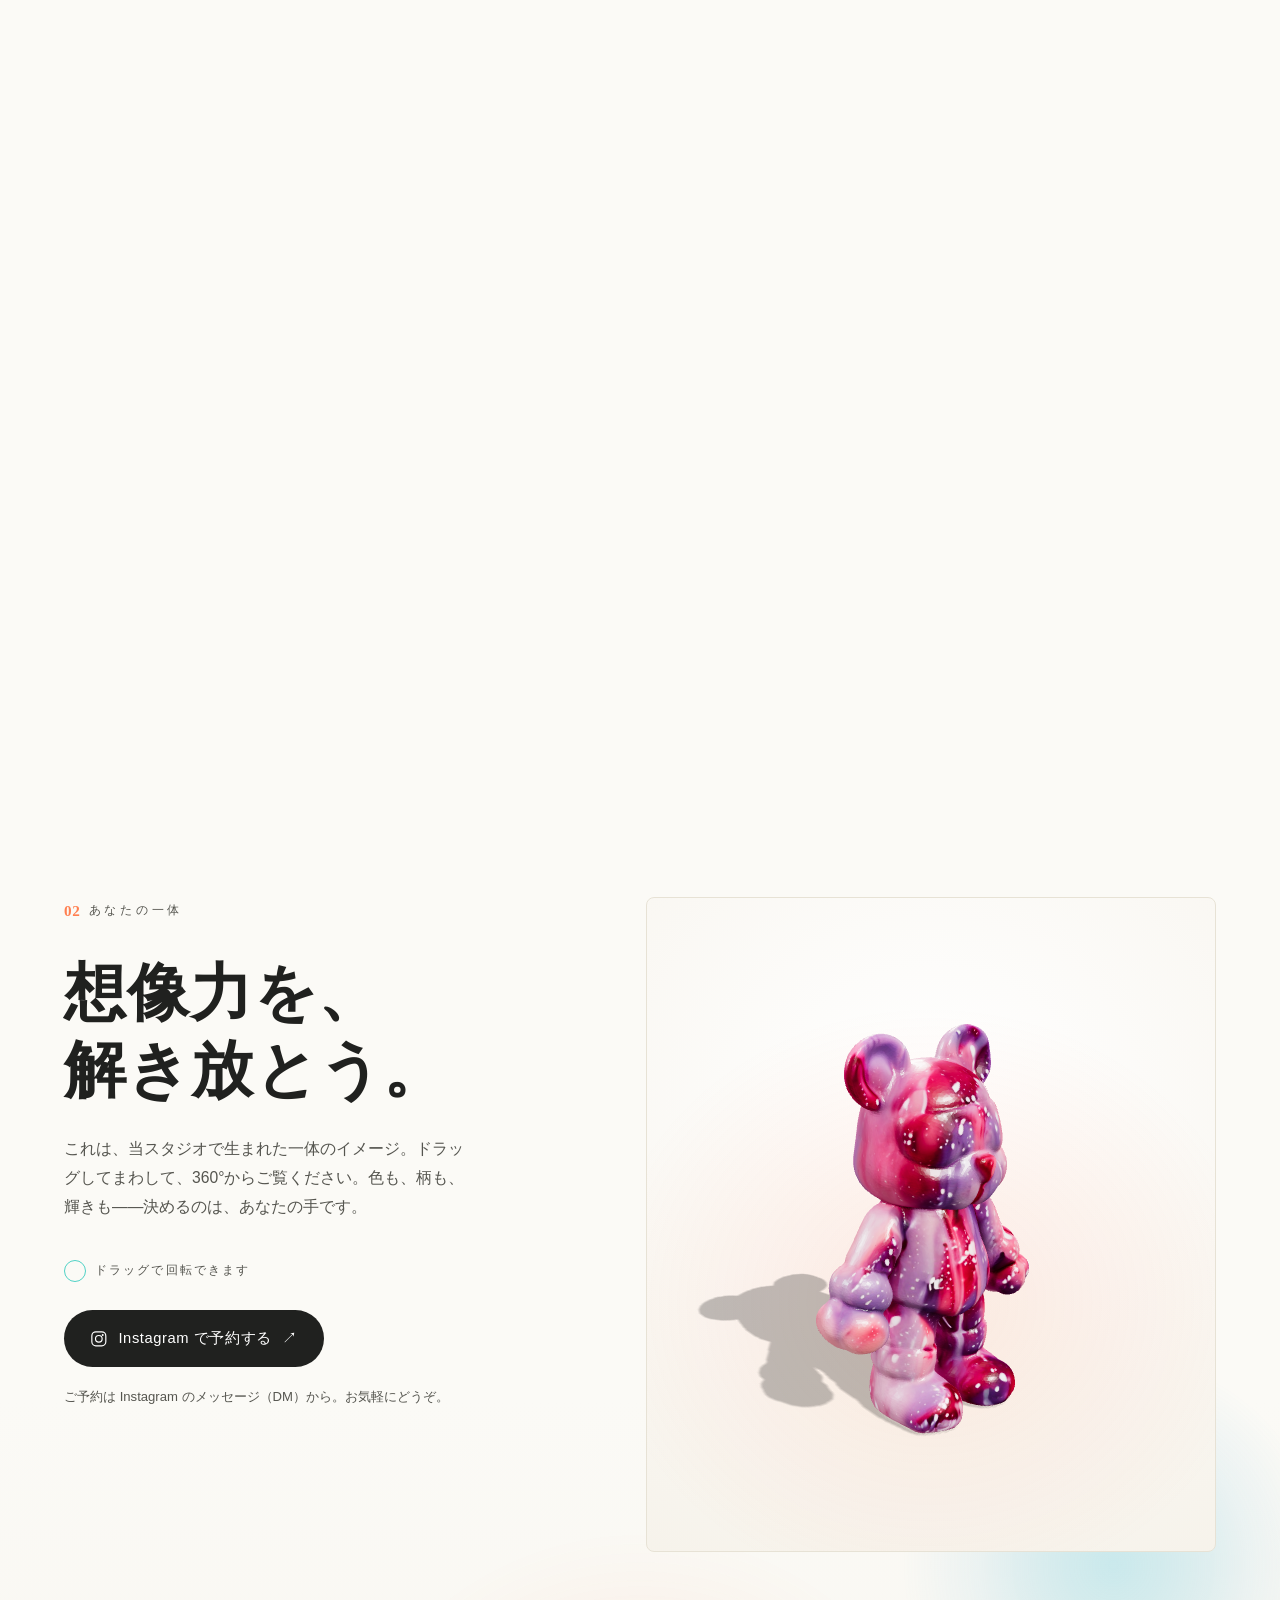
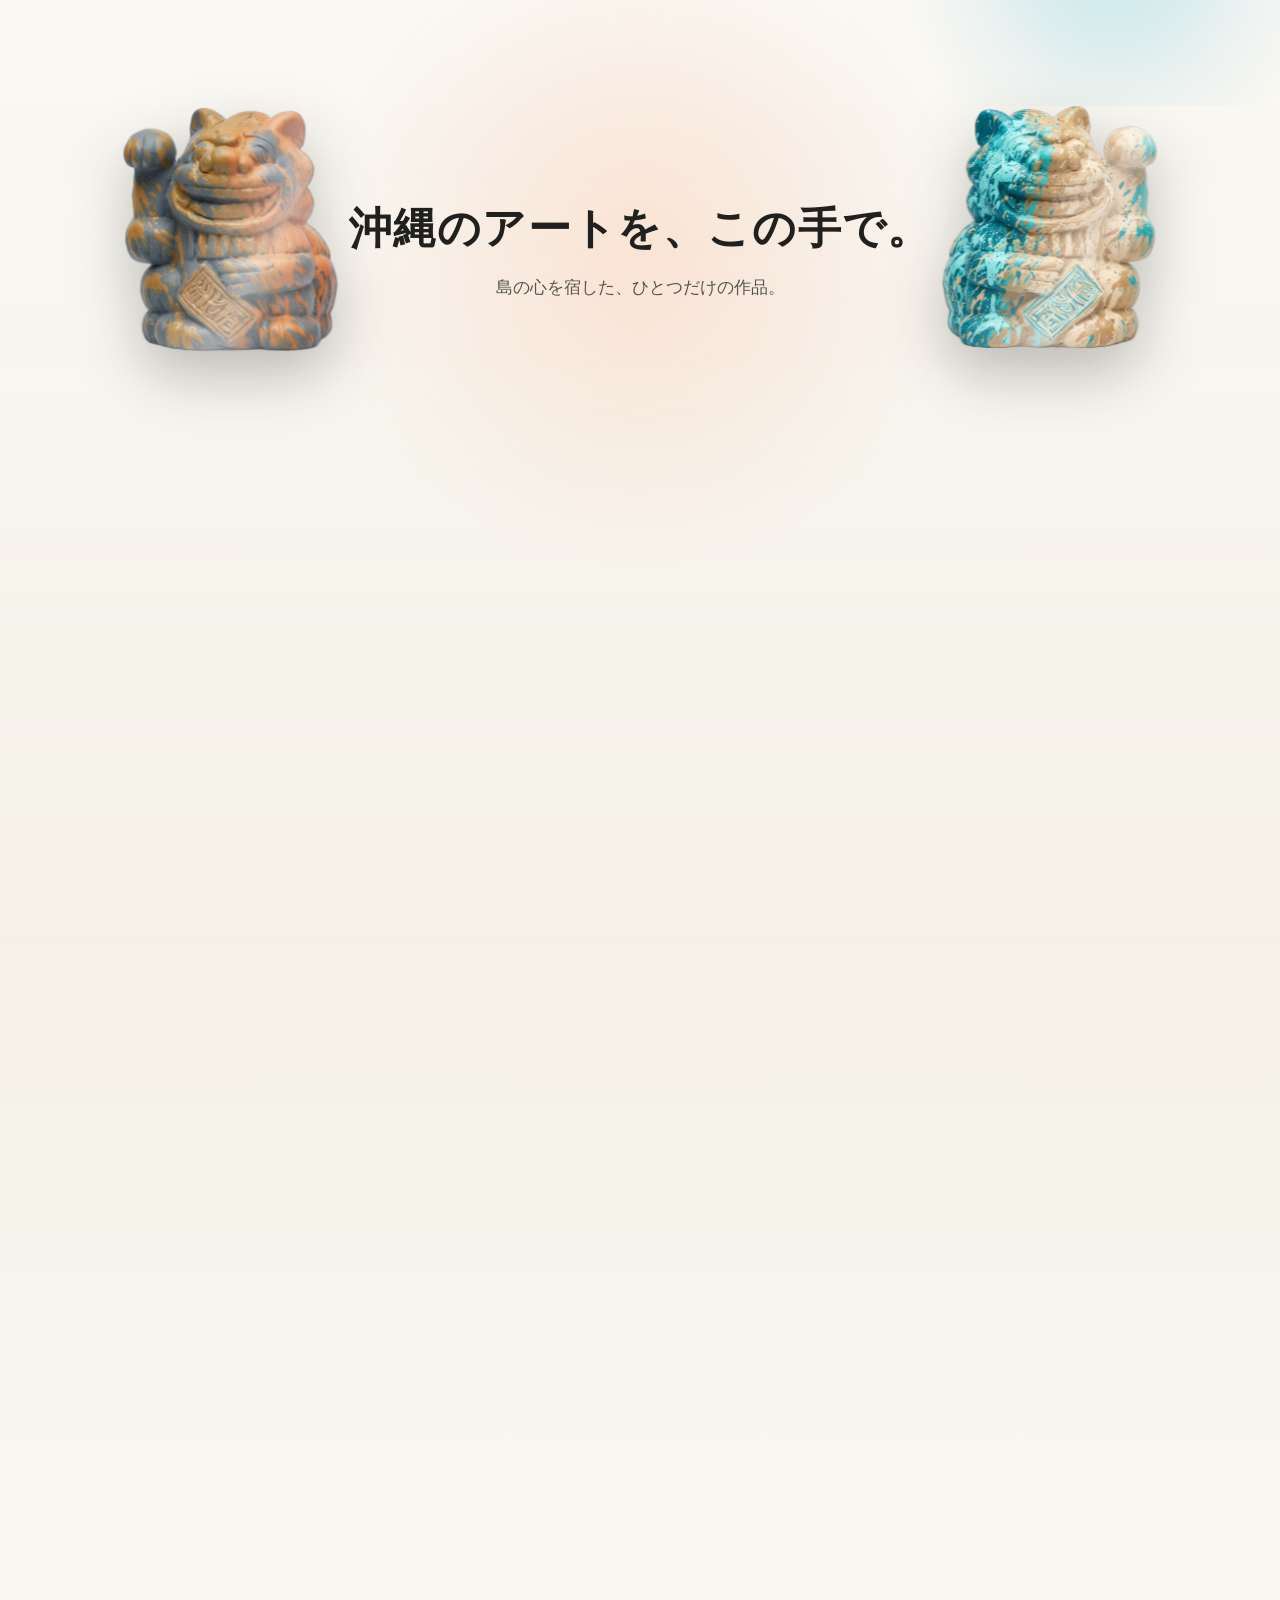
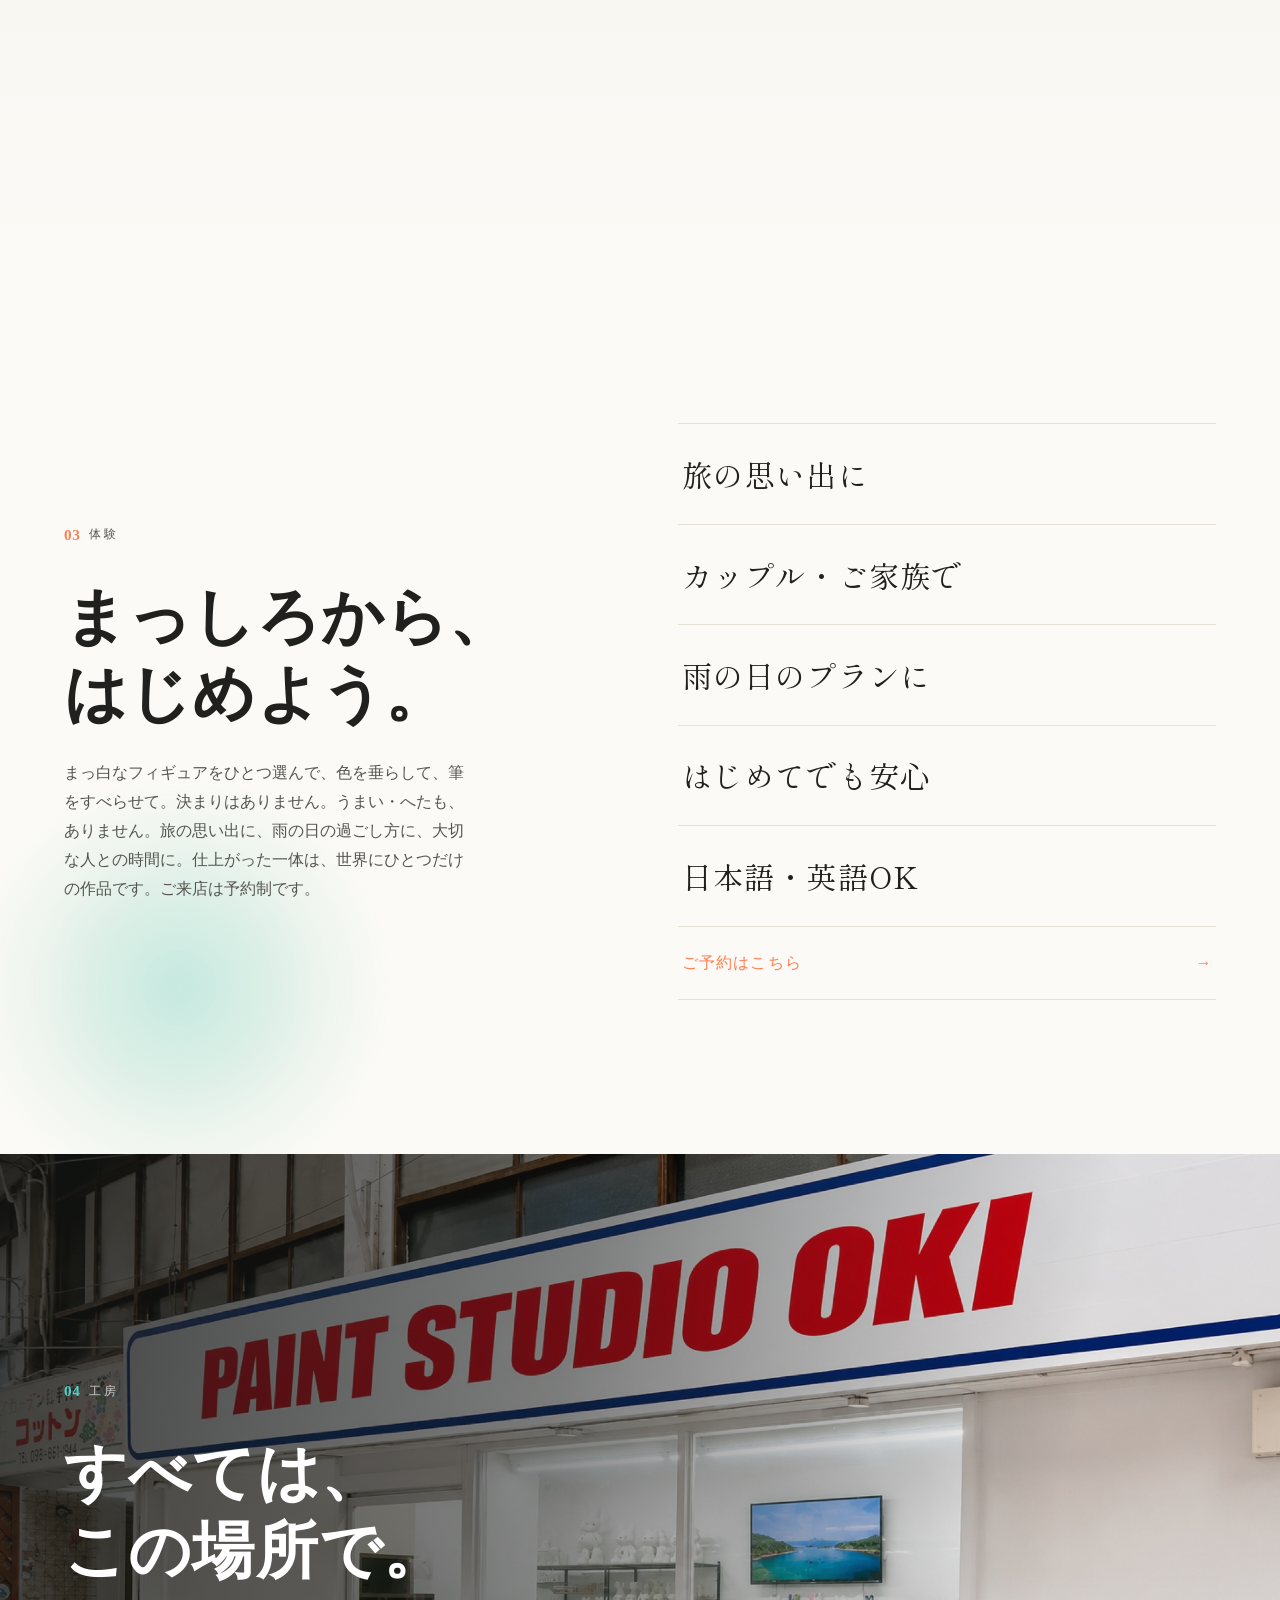
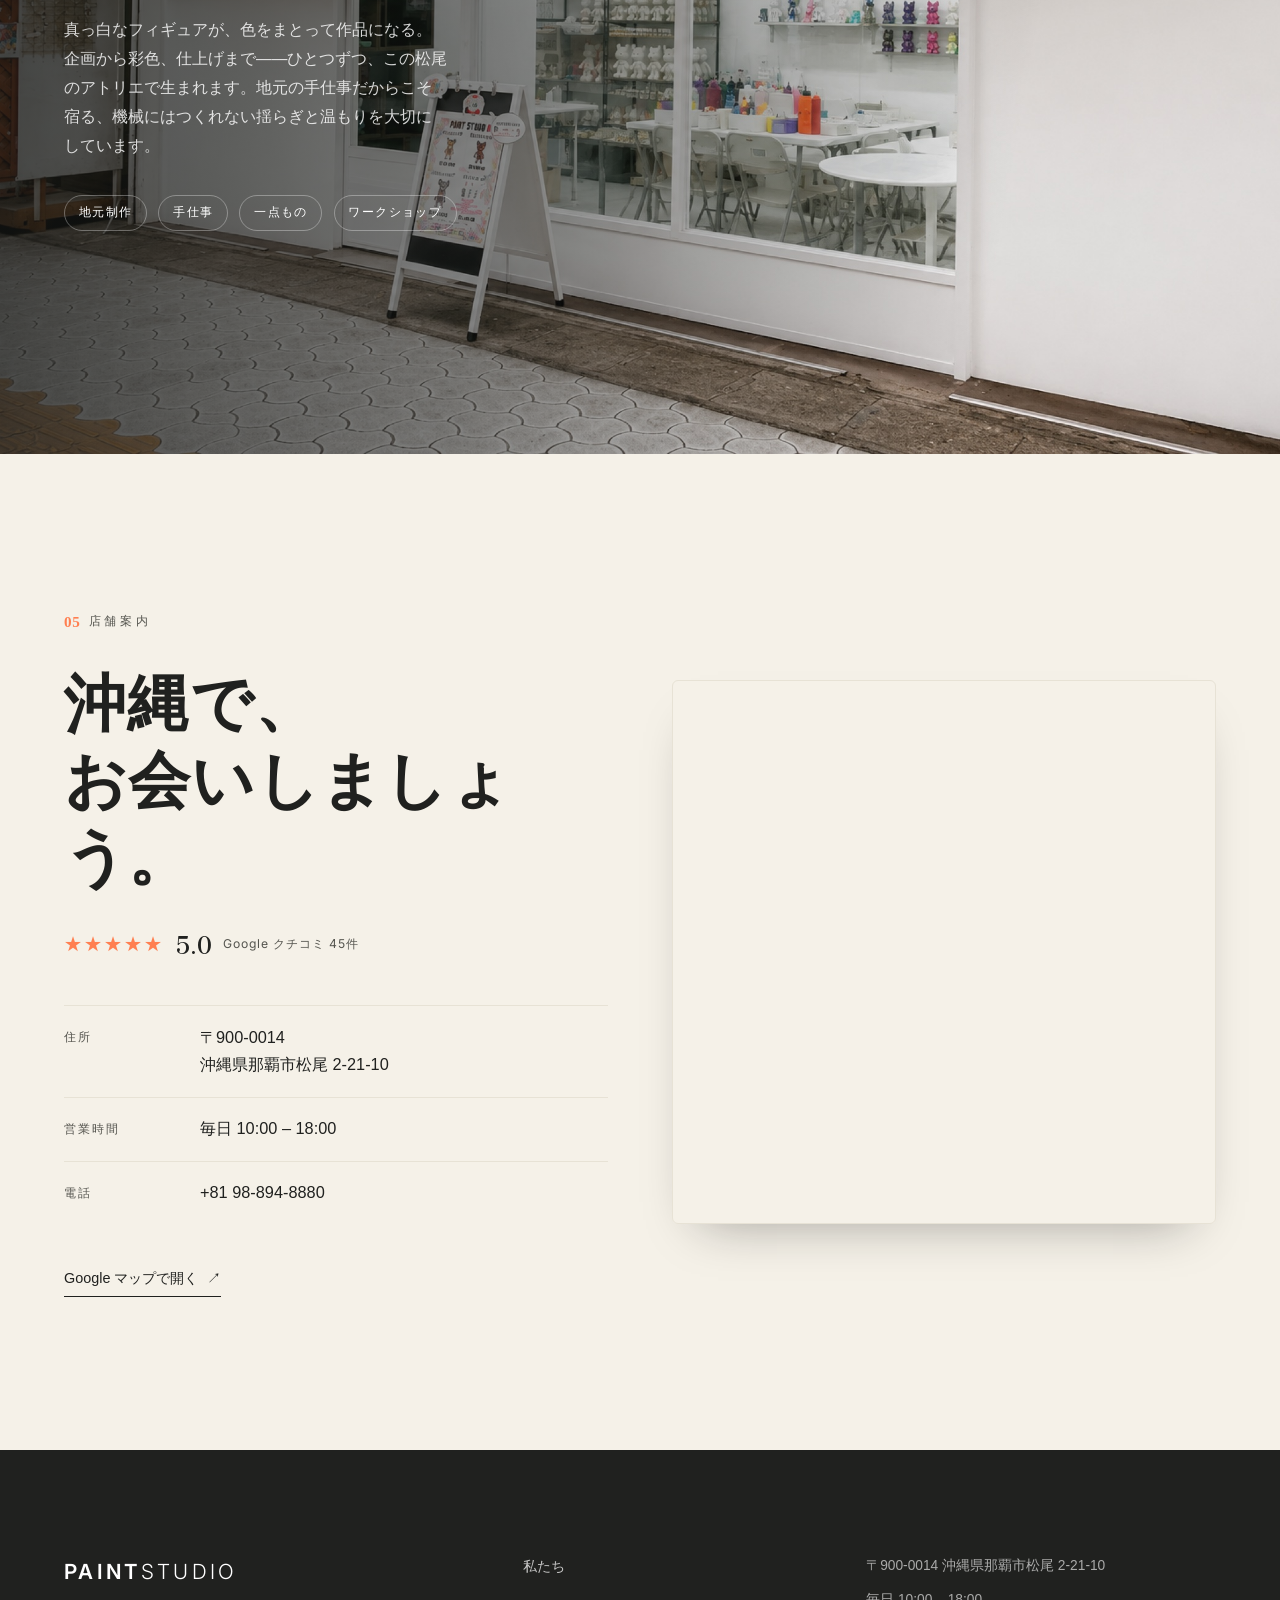
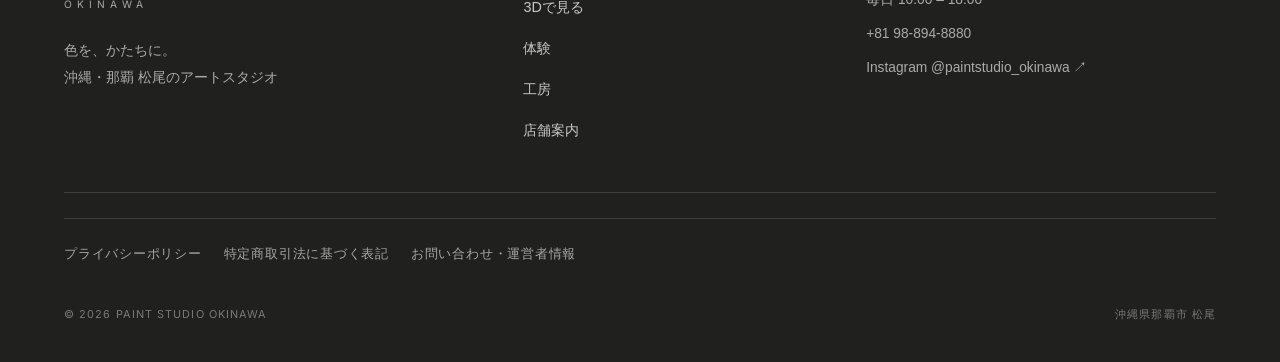
==== commit 5a14be0b: "3D: réservation à gauche sous le texte (desktop), sous le modèle (mobile) Utilise des zones de grill" ====
--- a/index.html
+++ b/index.html
@@ -174,26 +174,24 @@
              data-en="This is what one of your figures could become. Drag to spin it around and see every angle. The colours, the patterns, the shine — every choice is in your hands.">
              これは、当スタジオで生まれた一体のイメージ。ドラッグしてまわして、360°からご覧ください。色も、柄も、輝きも——決めるのは、あなたの手です。</p>
         </div>
-        <div class="fig3d__col">
-          <div class="fig3d__stage" id="figStage" data-reveal style="--d:.1s">
-            <canvas id="figCanvas"></canvas>
-            <div class="fig3d__loading" id="figLoading" aria-hidden="true"><span></span></div>
+        <div class="fig3d__stage" id="figStage" data-reveal style="--d:.1s">
+          <canvas id="figCanvas"></canvas>
+          <div class="fig3d__loading" id="figLoading" aria-hidden="true"><span></span></div>
+        </div>
+        <!-- Desktop : sous l'explication (colonne gauche). Mobile : sous le modèle. -->
+        <div class="fig3d__cta">
+          <div class="fig3d__hint" data-reveal style="--d:.2s">
+            <span class="fig3d__ring"></span><span data-ja="ドラッグで回転できます" data-en="Drag to rotate">ドラッグで回転できます</span>
           </div>
-          <!-- Sous le modèle 3D : indice de rotation + réservation Instagram -->
-          <div class="fig3d__cta">
-            <div class="fig3d__hint" data-reveal style="--d:.2s">
-              <span class="fig3d__ring"></span><span data-ja="ドラッグで回転できます" data-en="Drag to rotate">ドラッグで回転できます</span>
-            </div>
-            <a class="btn-insta" href="https://www.instagram.com/paintstudio_okinawa/" target="_blank" rel="noopener" data-reveal style="--d:.3s">
-              <svg viewBox="0 0 24 24" fill="none" aria-hidden="true"><rect x="2.5" y="2.5" width="19" height="19" rx="5.5" stroke="currentColor" stroke-width="1.6"/><circle cx="12" cy="12" r="4.5" stroke="currentColor" stroke-width="1.6"/><circle cx="17.3" cy="6.7" r="1.3" fill="currentColor"/></svg>
-              <span data-ja="Instagram で予約する" data-en="Book on Instagram">Instagram で予約する</span>
-              <i>↗</i>
-            </a>
-            <p class="fig3d__note" data-reveal style="--d:.38s"
-               data-ja="ご予約は Instagram のメッセージ（DM）から。お気軽にどうぞ。"
-               data-en="Reservations are taken through Instagram DM — just send us a message.">
-               ご予約は Instagram のメッセージ（DM）から。お気軽にどうぞ。</p>
-          </div>
+          <a class="btn-insta" href="https://www.instagram.com/paintstudio_okinawa/" target="_blank" rel="noopener" data-reveal style="--d:.3s">
+            <svg viewBox="0 0 24 24" fill="none" aria-hidden="true"><rect x="2.5" y="2.5" width="19" height="19" rx="5.5" stroke="currentColor" stroke-width="1.6"/><circle cx="12" cy="12" r="4.5" stroke="currentColor" stroke-width="1.6"/><circle cx="17.3" cy="6.7" r="1.3" fill="currentColor"/></svg>
+            <span data-ja="Instagram で予約する" data-en="Book on Instagram">Instagram で予約する</span>
+            <i>↗</i>
+          </a>
+          <p class="fig3d__note" data-reveal style="--d:.38s"
+             data-ja="ご予約は Instagram のメッセージ（DM）から。お気軽にどうぞ。"
+             data-en="Reservations are taken through Instagram DM — just send us a message.">
+             ご予約は Instagram のメッセージ（DM）から。お気軽にどうぞ。</p>
         </div>
       </div>
     </section>
--- a/style.css
+++ b/style.css
@@ -488,9 +488,16 @@
    ============================================================ */
 .fig3d{background:var(--paper)}
 .fig3d__splash{top:auto;bottom:-12vw;right:-10vw}
-.fig3d__inner{display:grid;grid-template-columns:1fr 1.1fr;gap:clamp(36px,5vw,80px);align-items:start}
-.fig3d__col{display:flex;flex-direction:column}
-.fig3d__cta{display:flex;flex-direction:column;align-items:flex-start;margin-top:clamp(24px,3vw,40px)}
+/* Desktop : texte en haut-gauche, réservation sous le texte (gauche),
+   modèle 3D à droite sur les deux rangées. */
+.fig3d__inner{
+  display:grid;grid-template-columns:1fr 1.1fr;grid-template-rows:auto 1fr;
+  grid-template-areas:"text stage" "cta stage";
+  gap:clamp(24px,3vw,40px) clamp(36px,5vw,80px);align-items:start;
+}
+.fig3d__text{grid-area:text}
+.fig3d__stage{grid-area:stage;align-self:center}
+.fig3d__cta{grid-area:cta;display:flex;flex-direction:column;align-items:flex-start}
 .fig3d__hint{
   display:flex;align-items:center;gap:.8em;margin:0 0 1.8rem;
   font-family:var(--f-lat);font-size:.72rem;letter-spacing:.18em;color:var(--ink-soft);text-transform:uppercase;
@@ -603,7 +610,11 @@
    RESPONSIVE
    ============================================================ */
 @media (max-width:1000px){
-  .interior__inner,.info__inner,.fig3d__inner{grid-template-columns:1fr}
+  .interior__inner,.info__inner{grid-template-columns:1fr}
+  /* Mobile : une colonne, réservation sous le modèle (texte → modèle → CTA) */
+  .fig3d__inner{grid-template-columns:1fr;grid-template-rows:auto auto auto;
+    grid-template-areas:"text" "stage" "cta"}
+  .fig3d__cta{margin-top:clamp(20px,5vw,32px)}
   .fig3d__stage{aspect-ratio:4/4.2}
   .info__map{aspect-ratio:16/11}
   .footer__top{grid-template-columns:1fr 1fr}
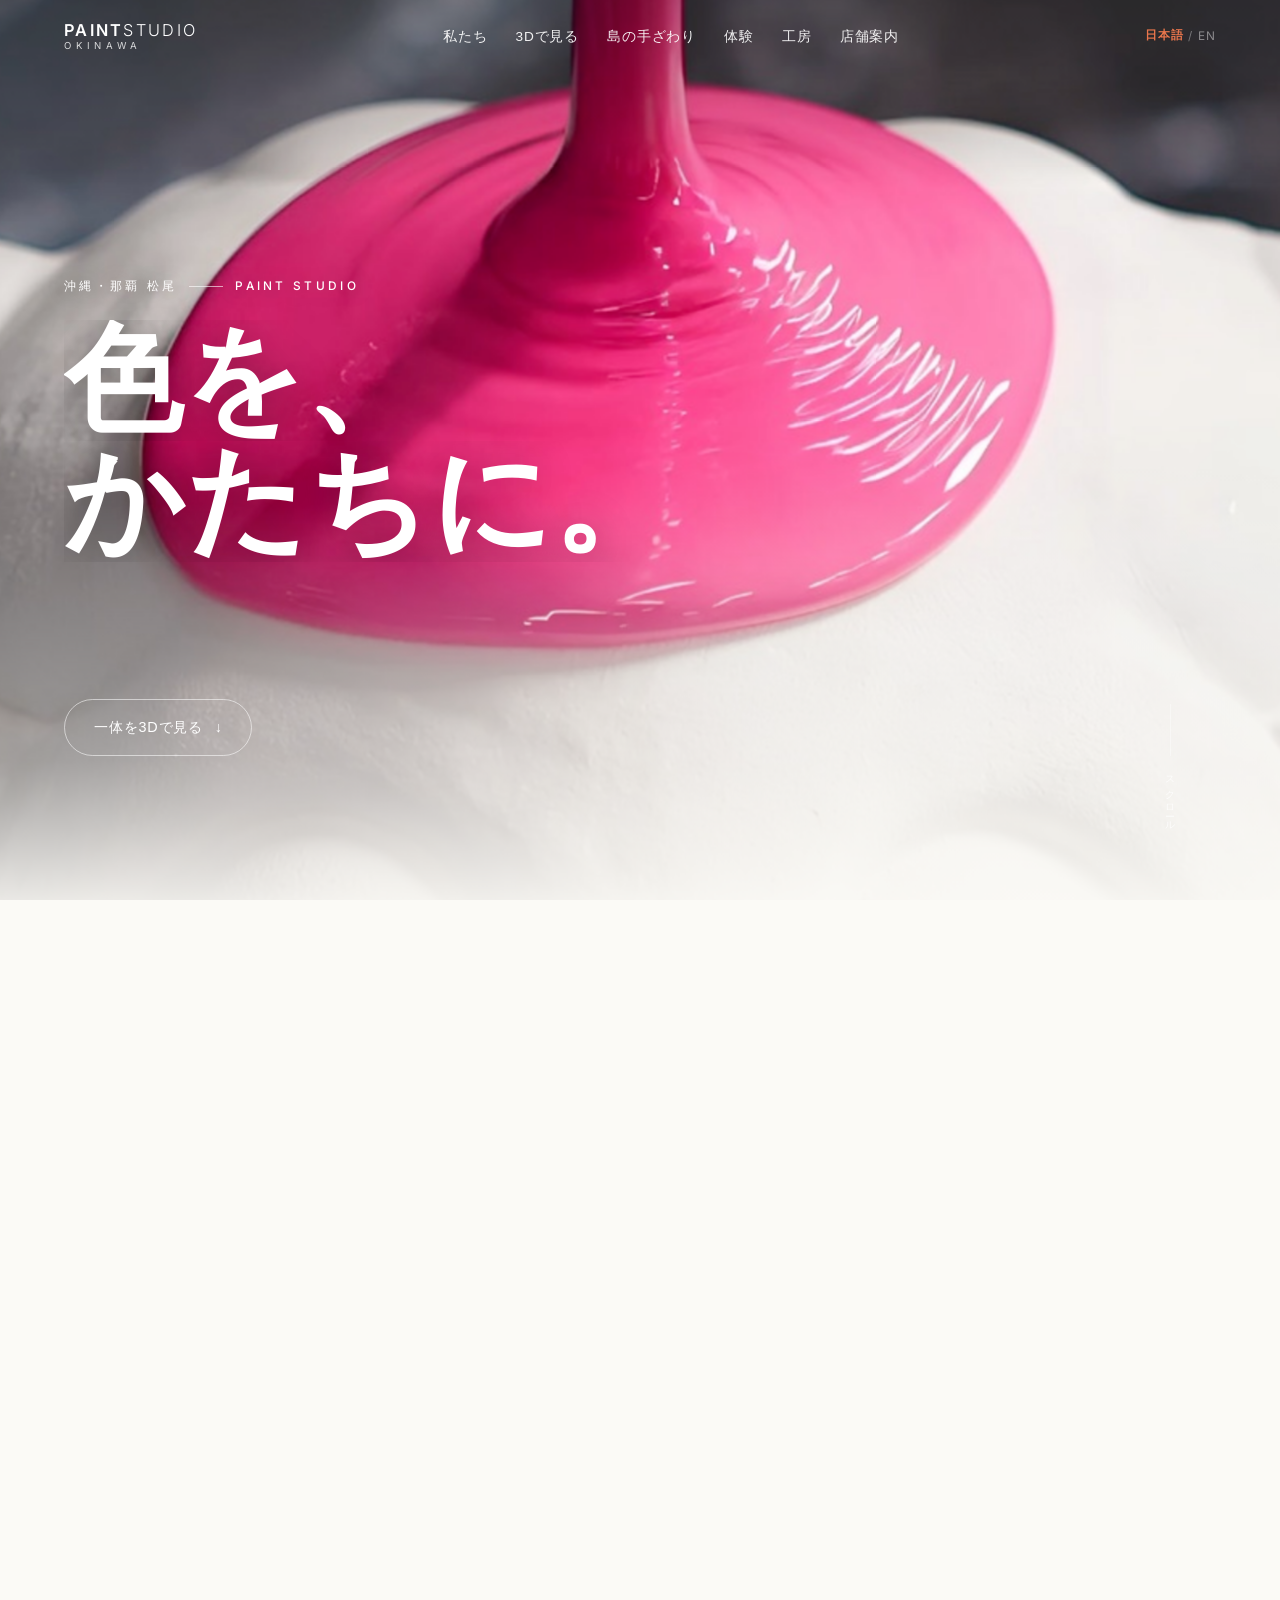
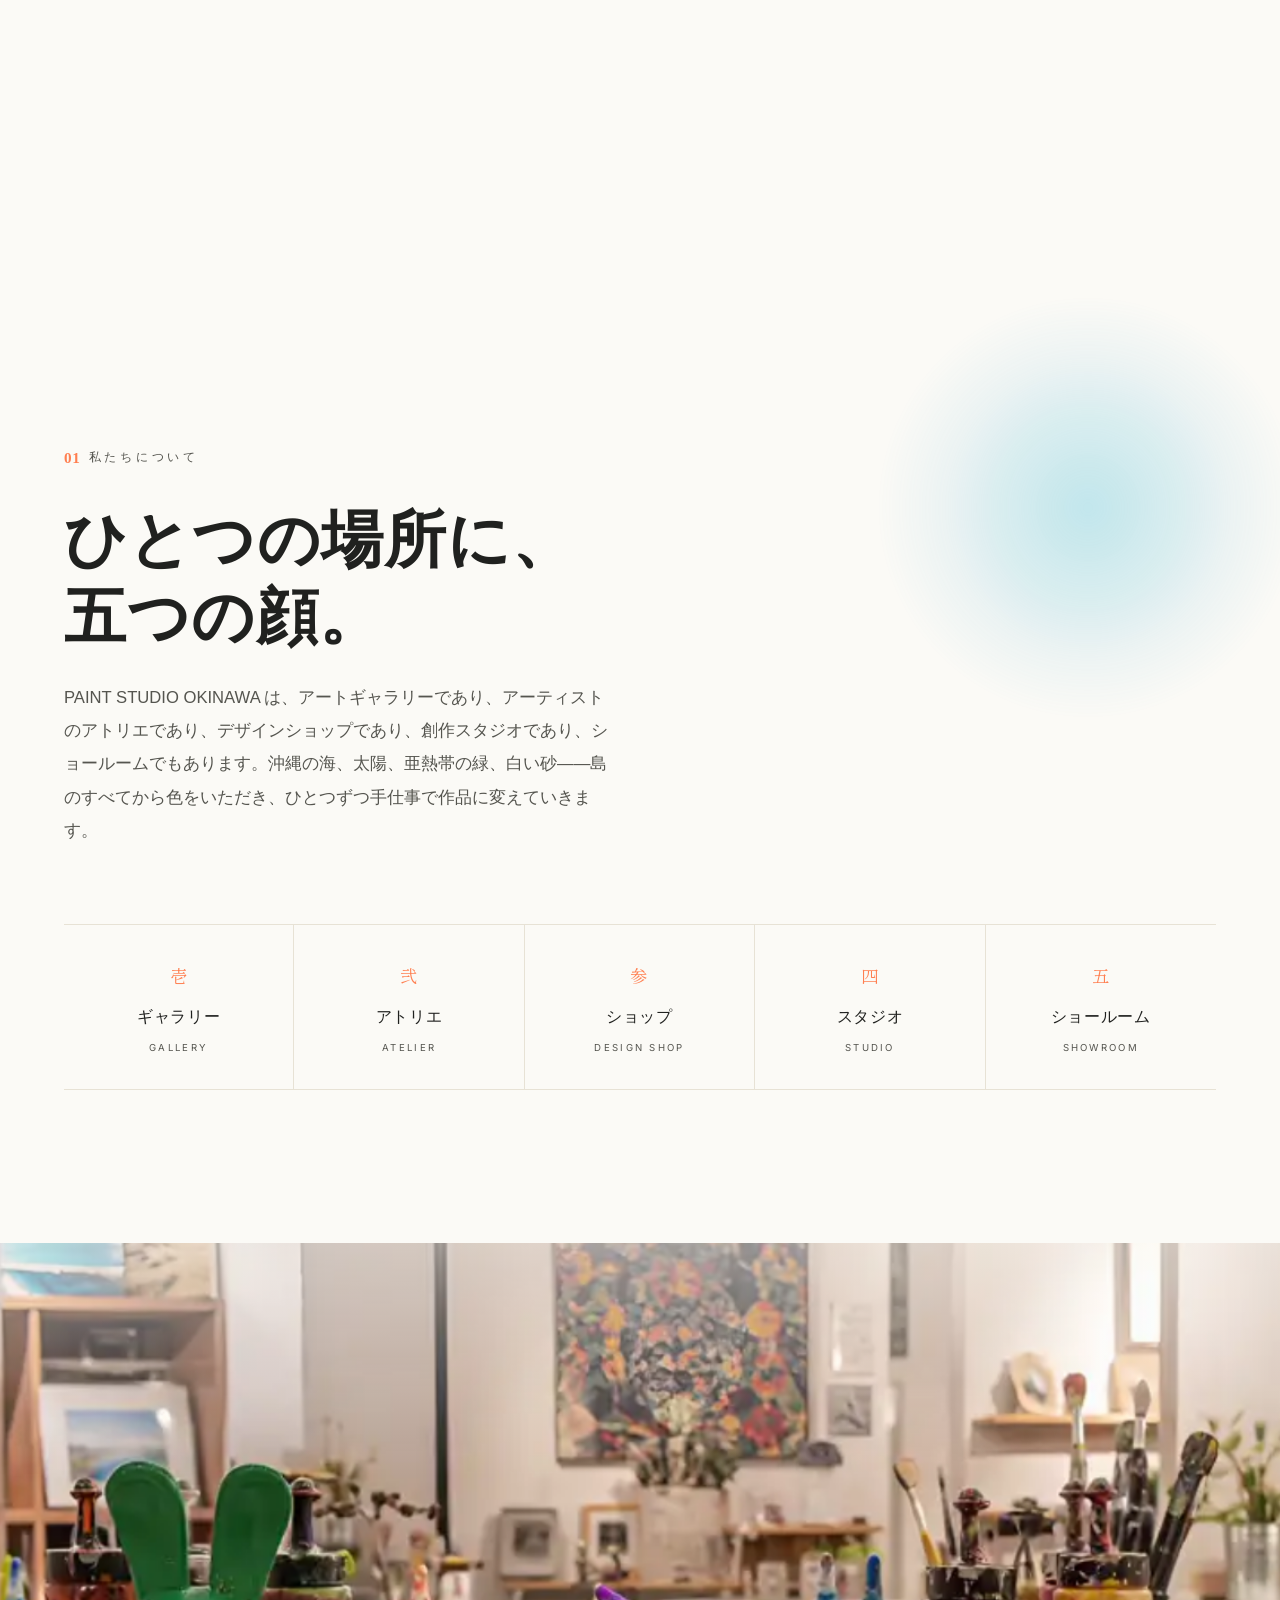
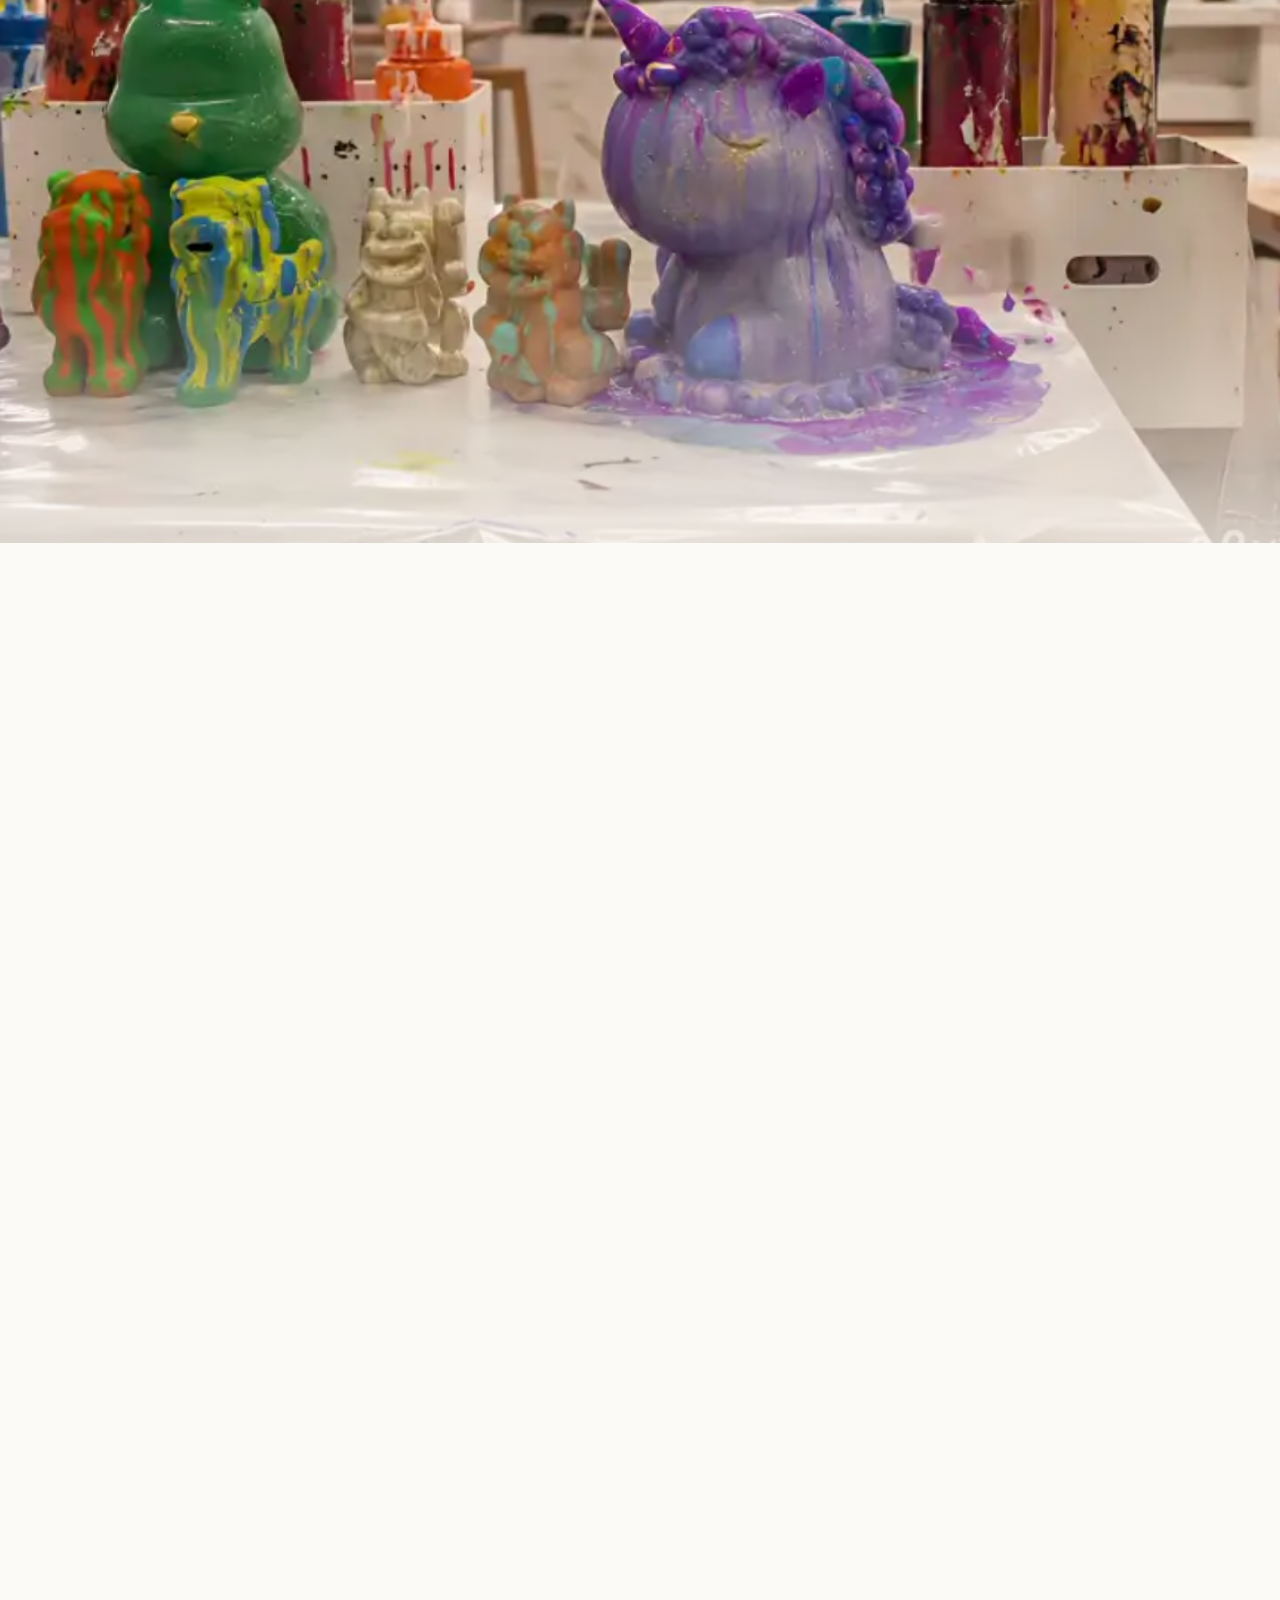
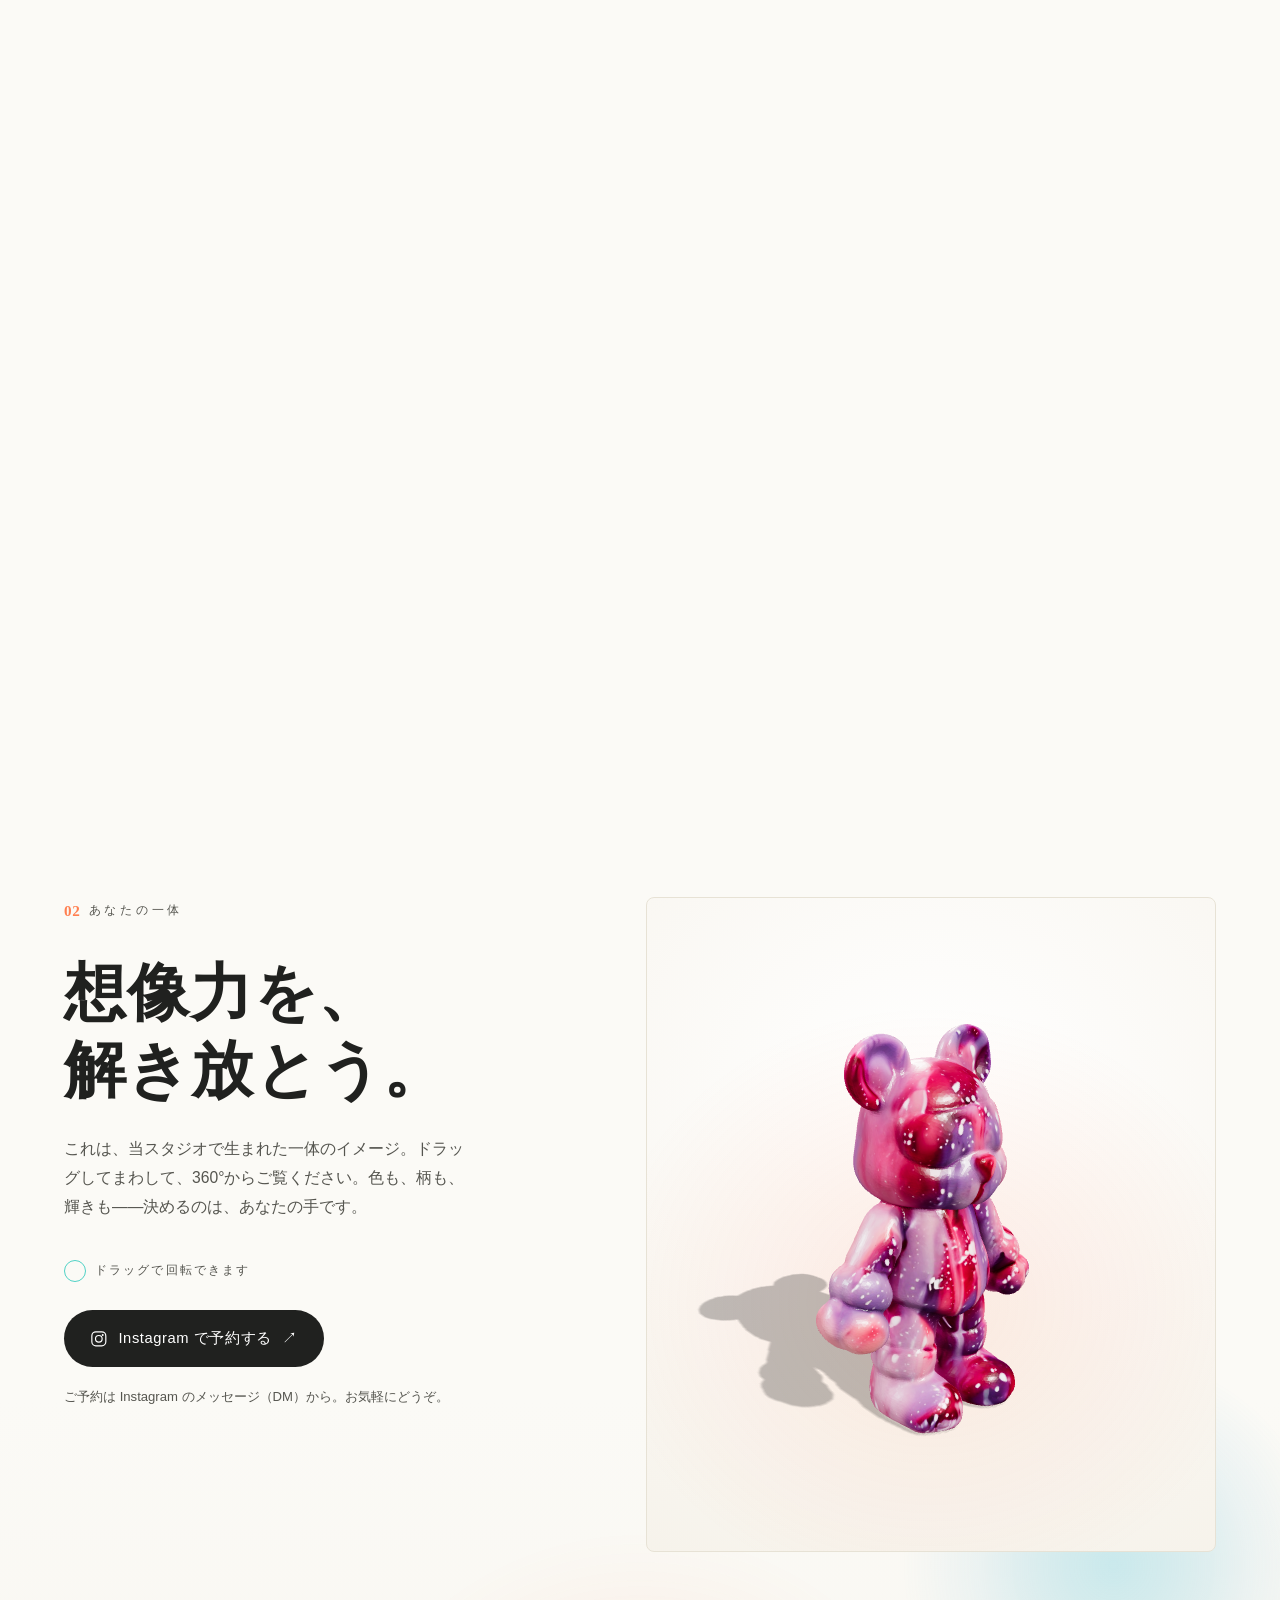
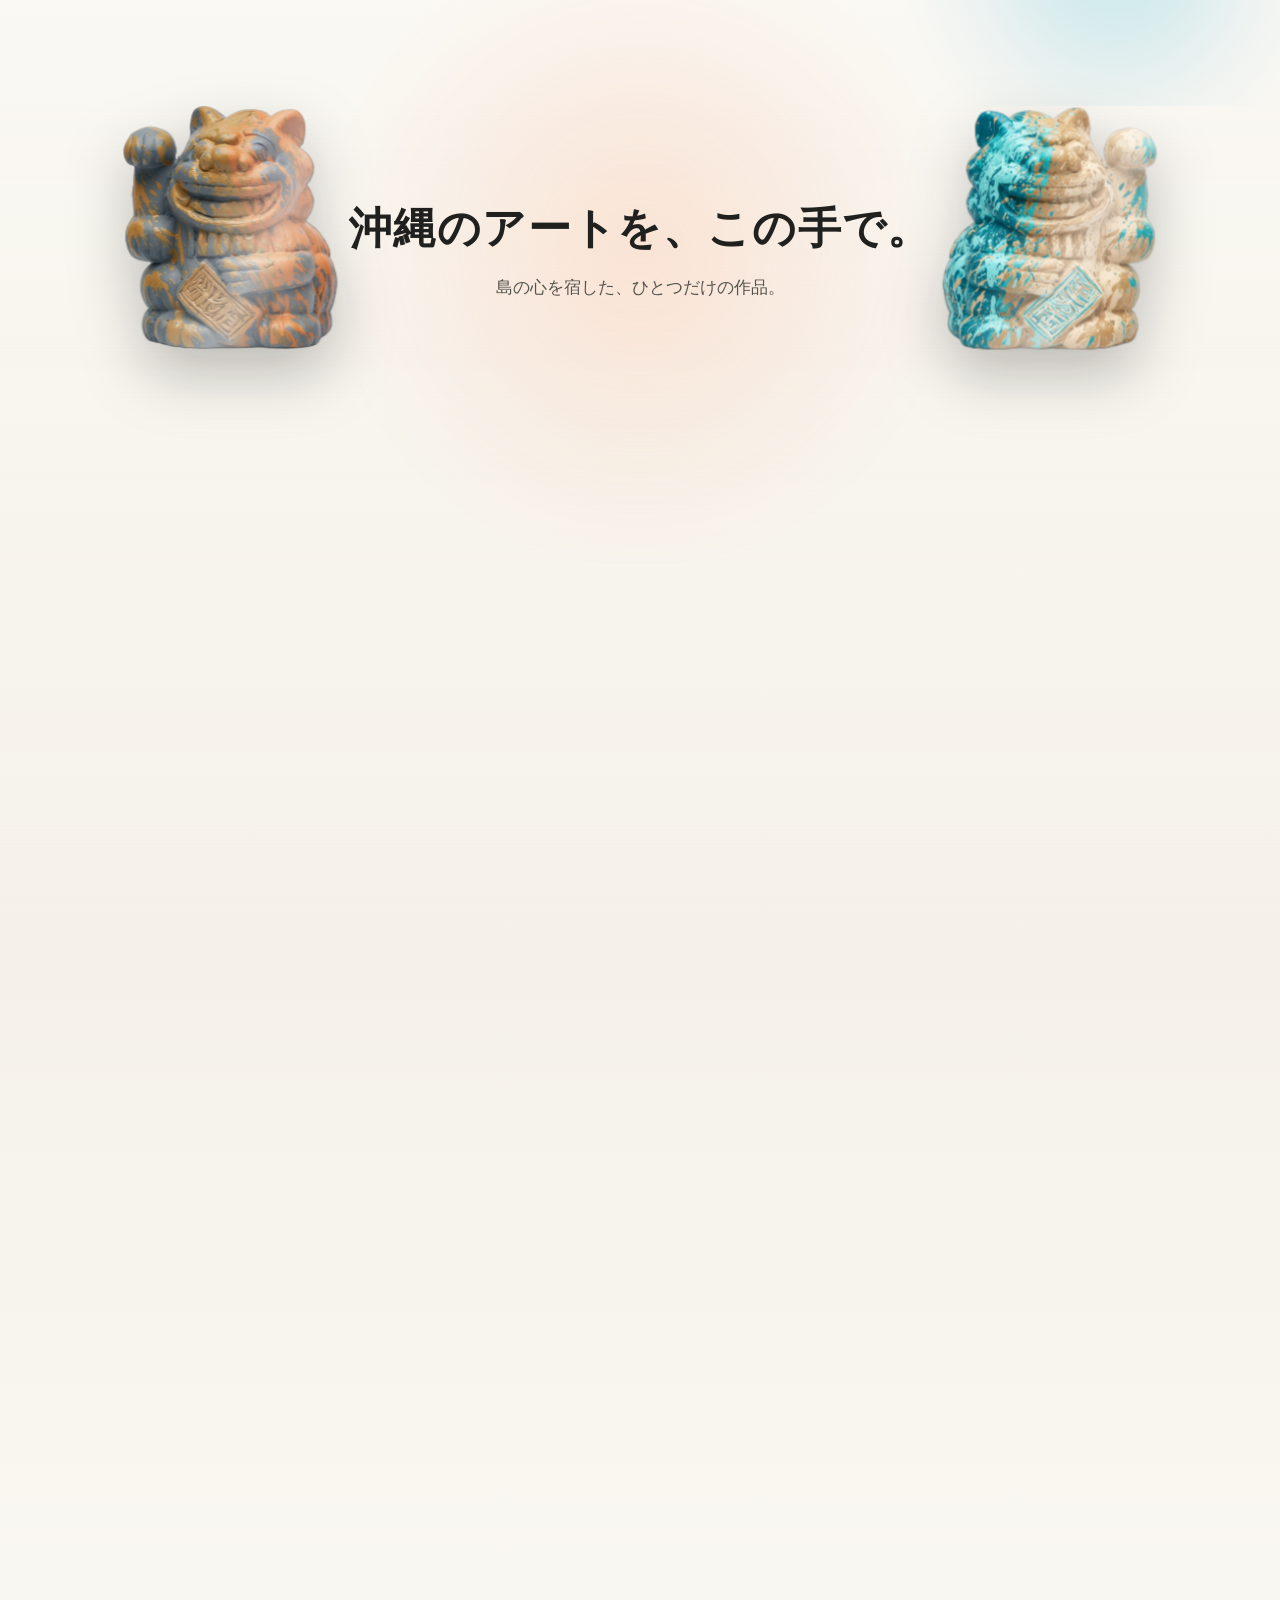
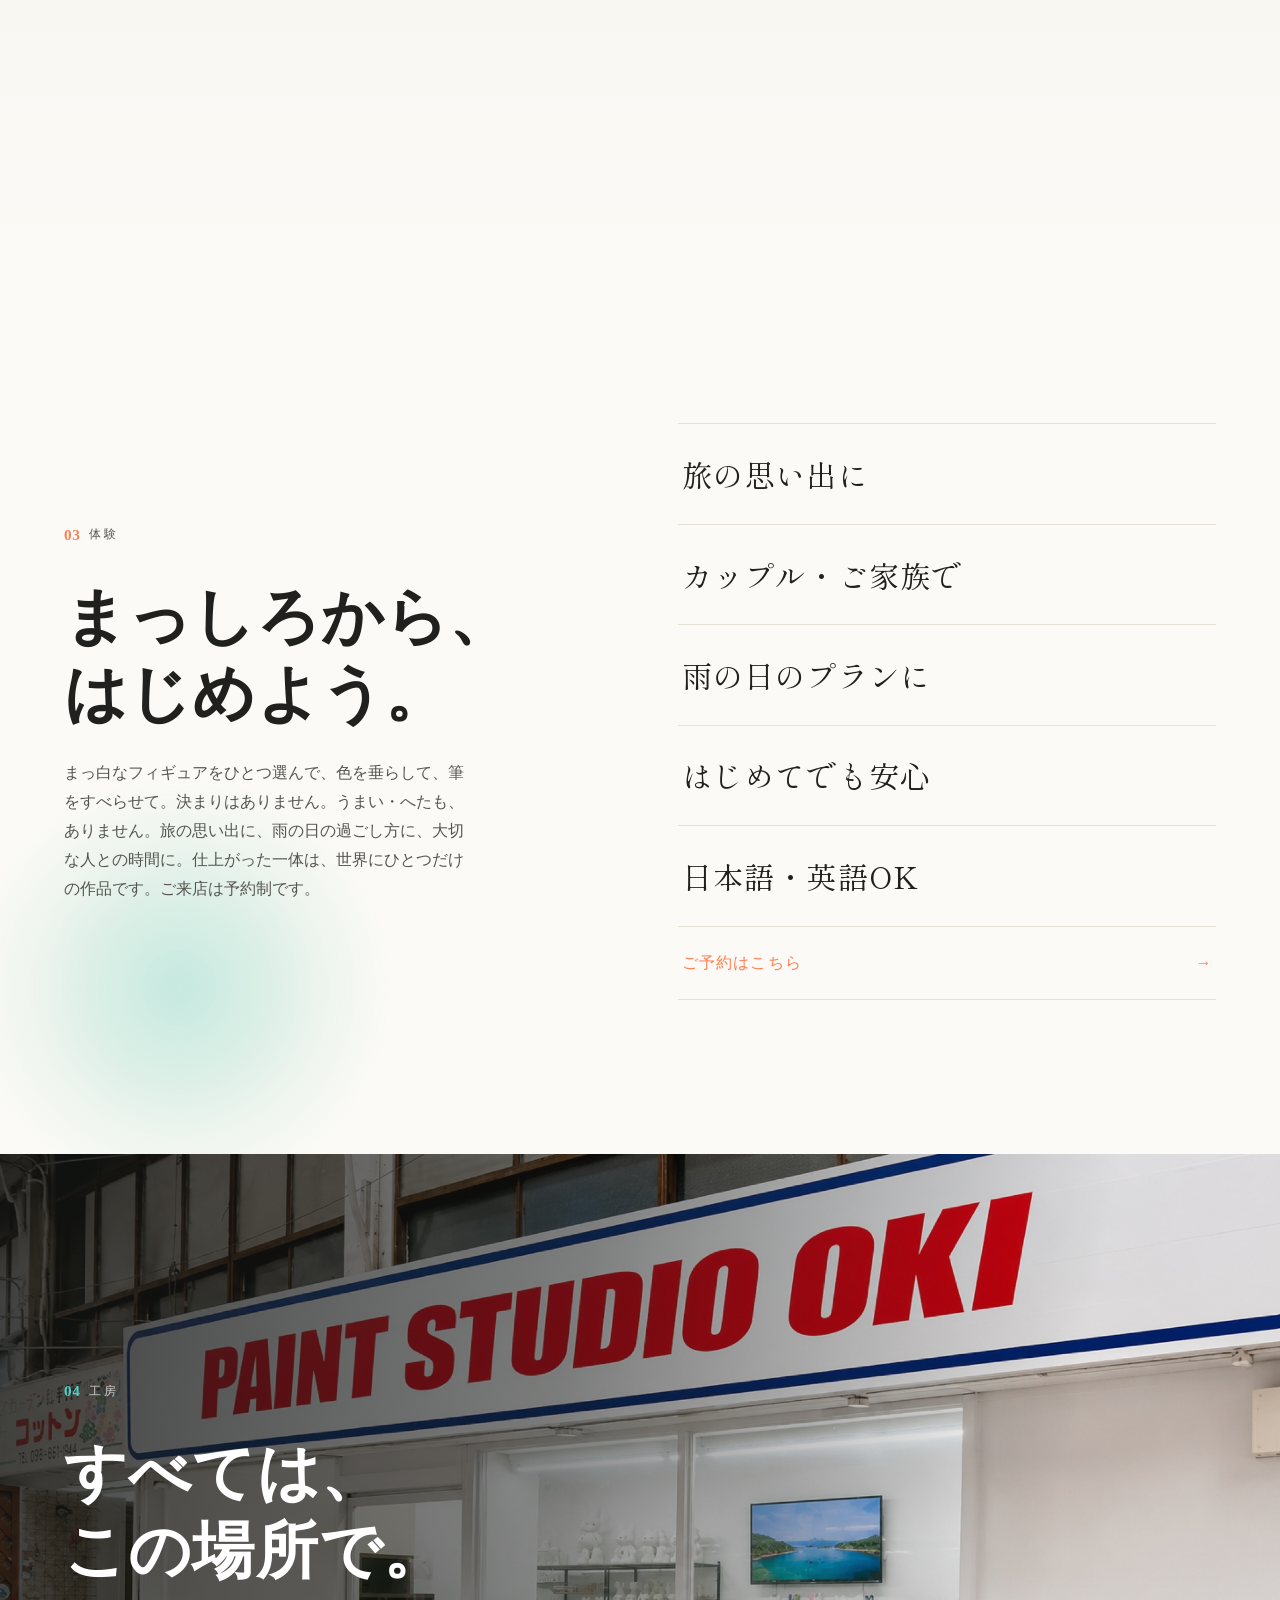
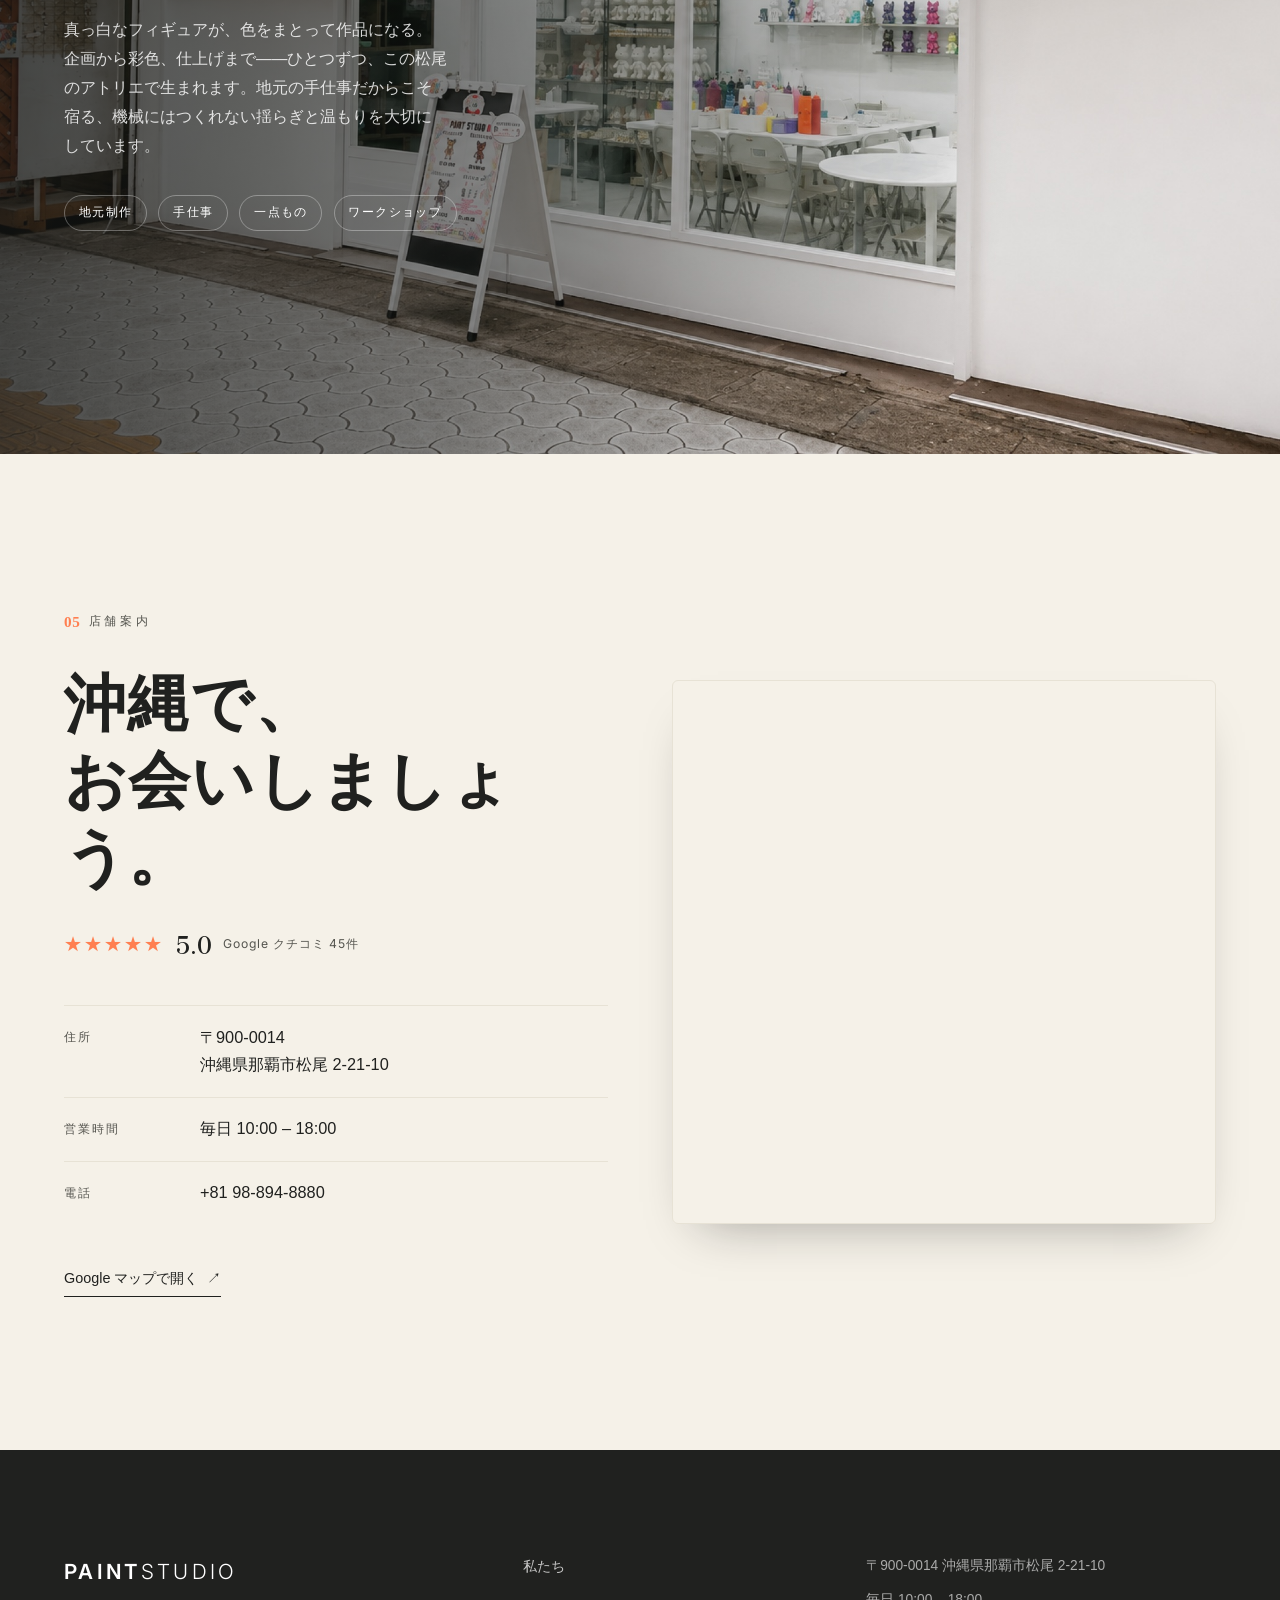
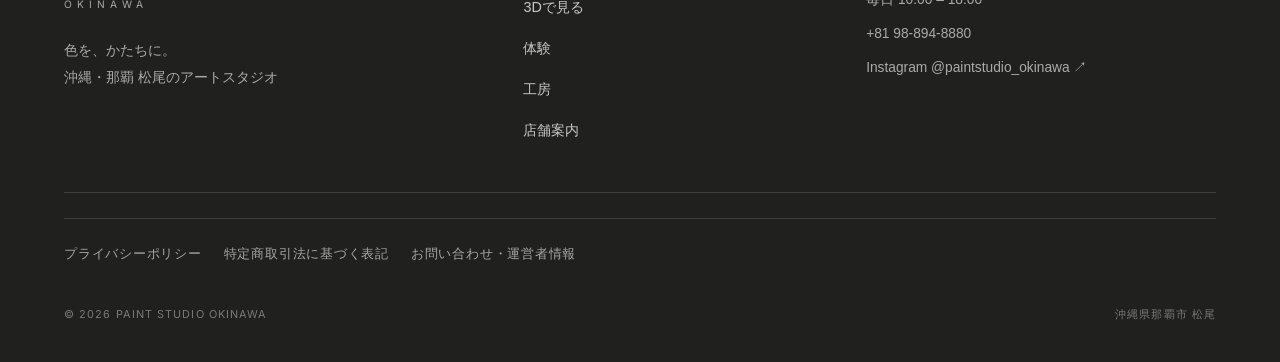
==== commit b23bff10: "Cache-busting : style.css/script.js en ?v=2 L'URL figée ?v=1 servait un CSS obsolète en cache avec l" ====
--- a/index.html
+++ b/index.html
@@ -41,7 +41,7 @@
 <link rel="preconnect" href="https://fonts.googleapis.com" />
 <link rel="preconnect" href="https://fonts.gstatic.com" crossorigin />
 <link href="https://fonts.googleapis.com/css2?family=Inter:wght@300;400;500;600&family=Shippori+Mincho+B1:wght@500;600;700&family=Zen+Kaku+Gothic+New:wght@300;400;500;700&display=swap" rel="stylesheet" />
-<link rel="stylesheet" href="style.css?v=1" />
+<link rel="stylesheet" href="style.css?v=2" />
 </head>
 <body class="loading">
 
@@ -340,6 +340,6 @@
   <script src="assets/vendor/three.min.js"></script>
   <script src="assets/vendor/OBJLoader.js"></script>
   <script src="assets/vendor/OrbitControls.js"></script>
-  <script src="script.js?v=1"></script>
+  <script src="script.js?v=2"></script>
 </body>
 </html>
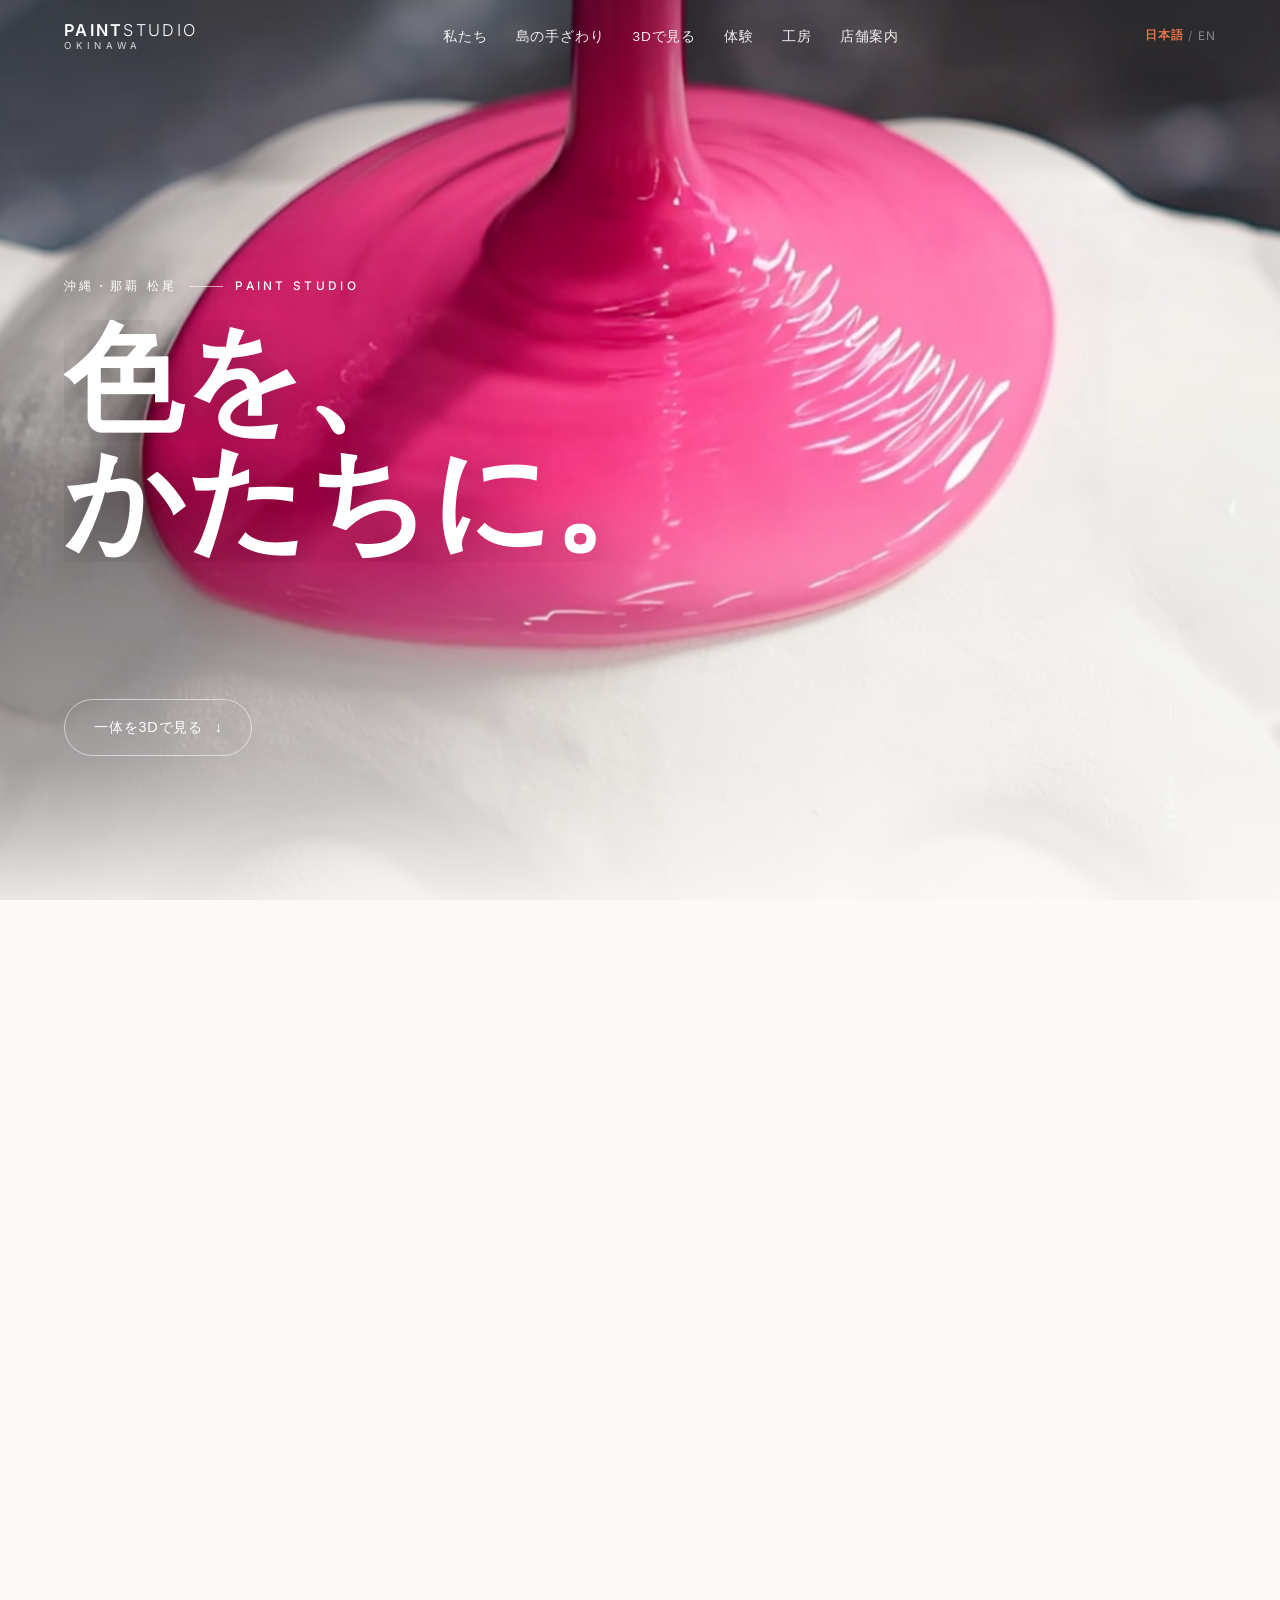
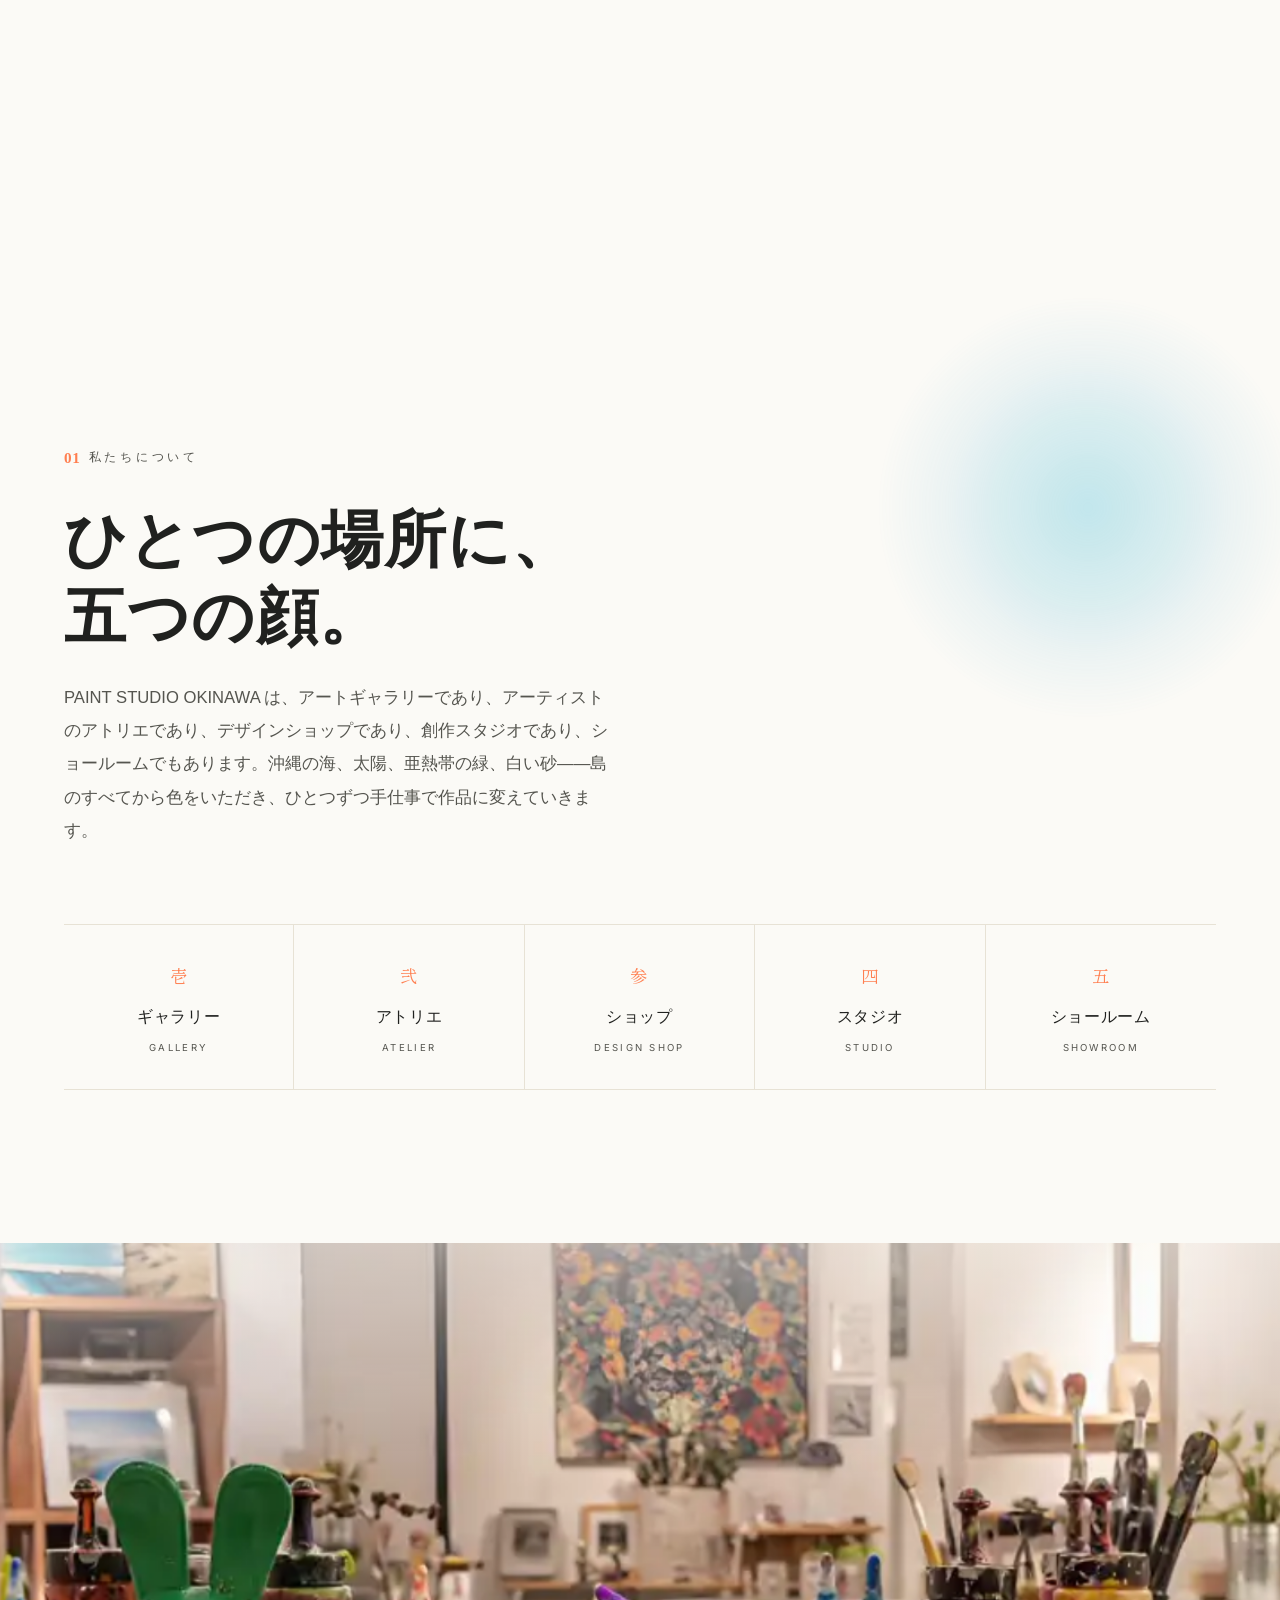
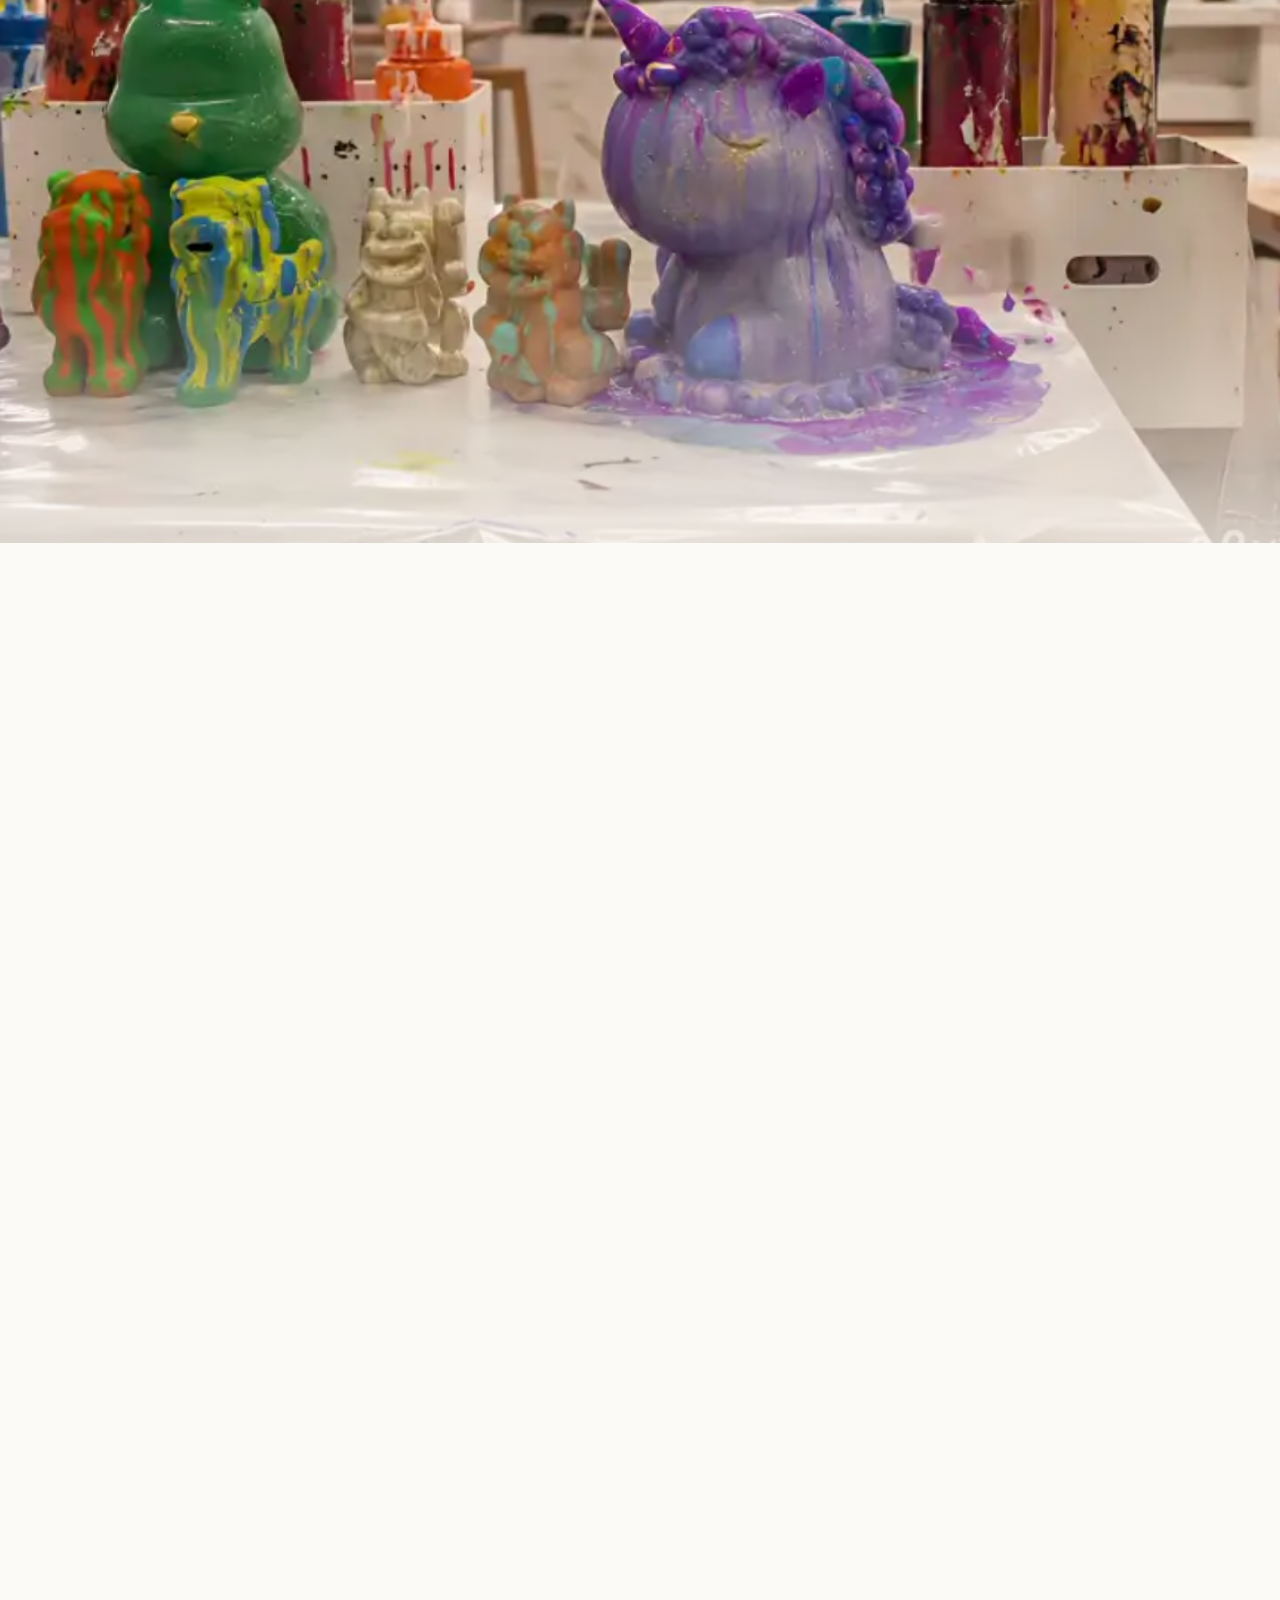
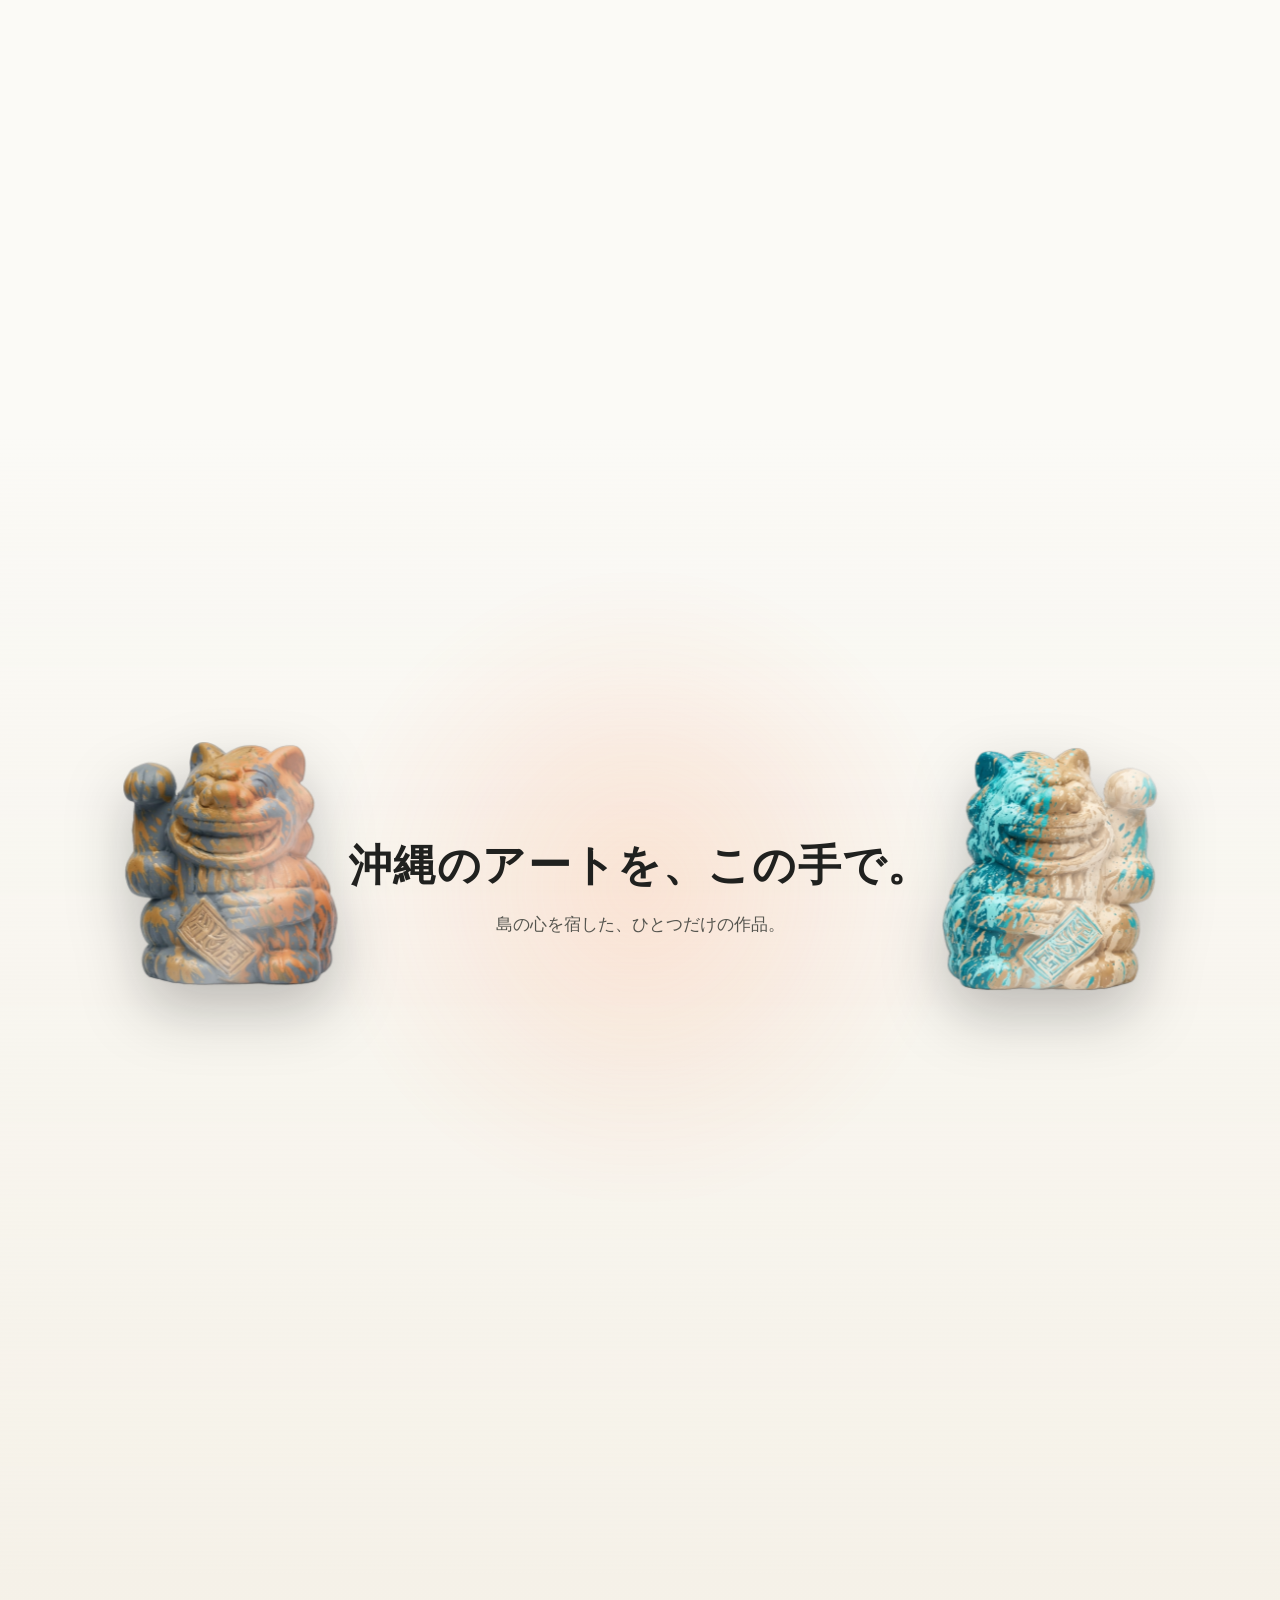
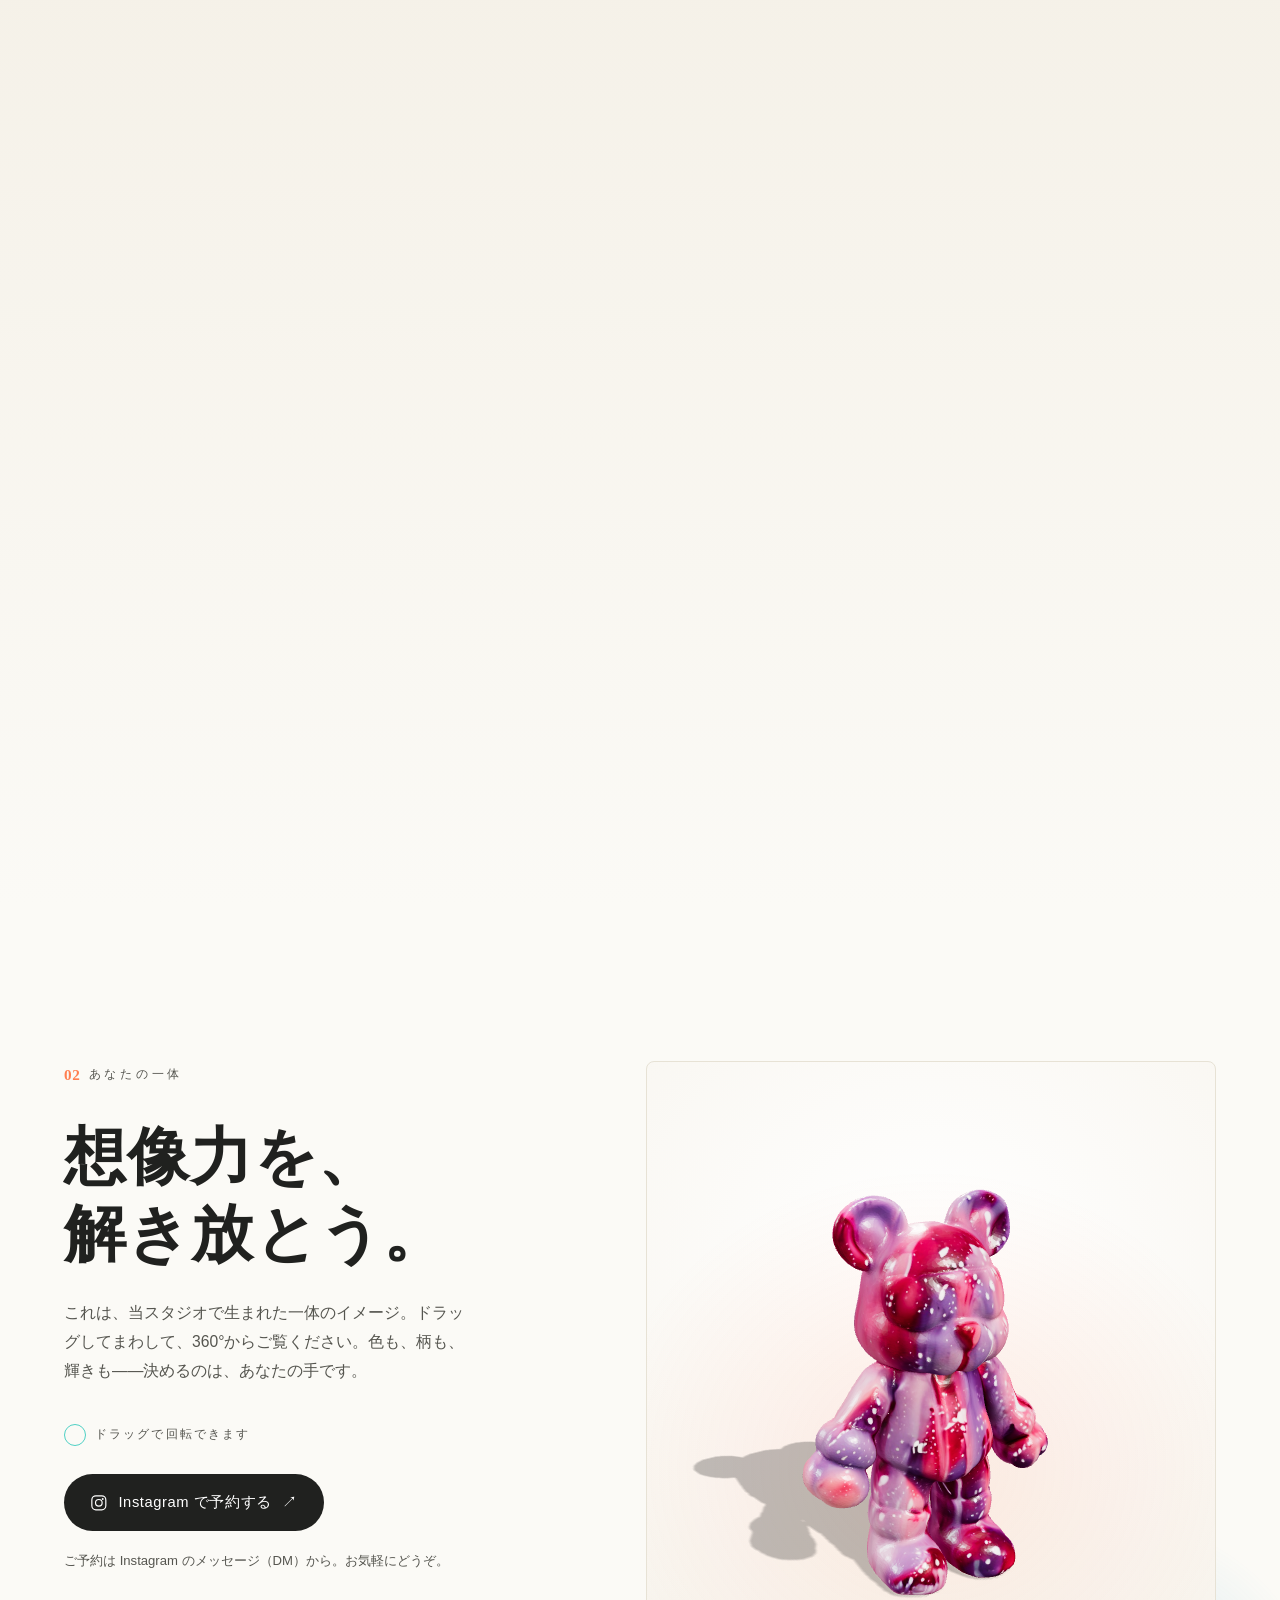
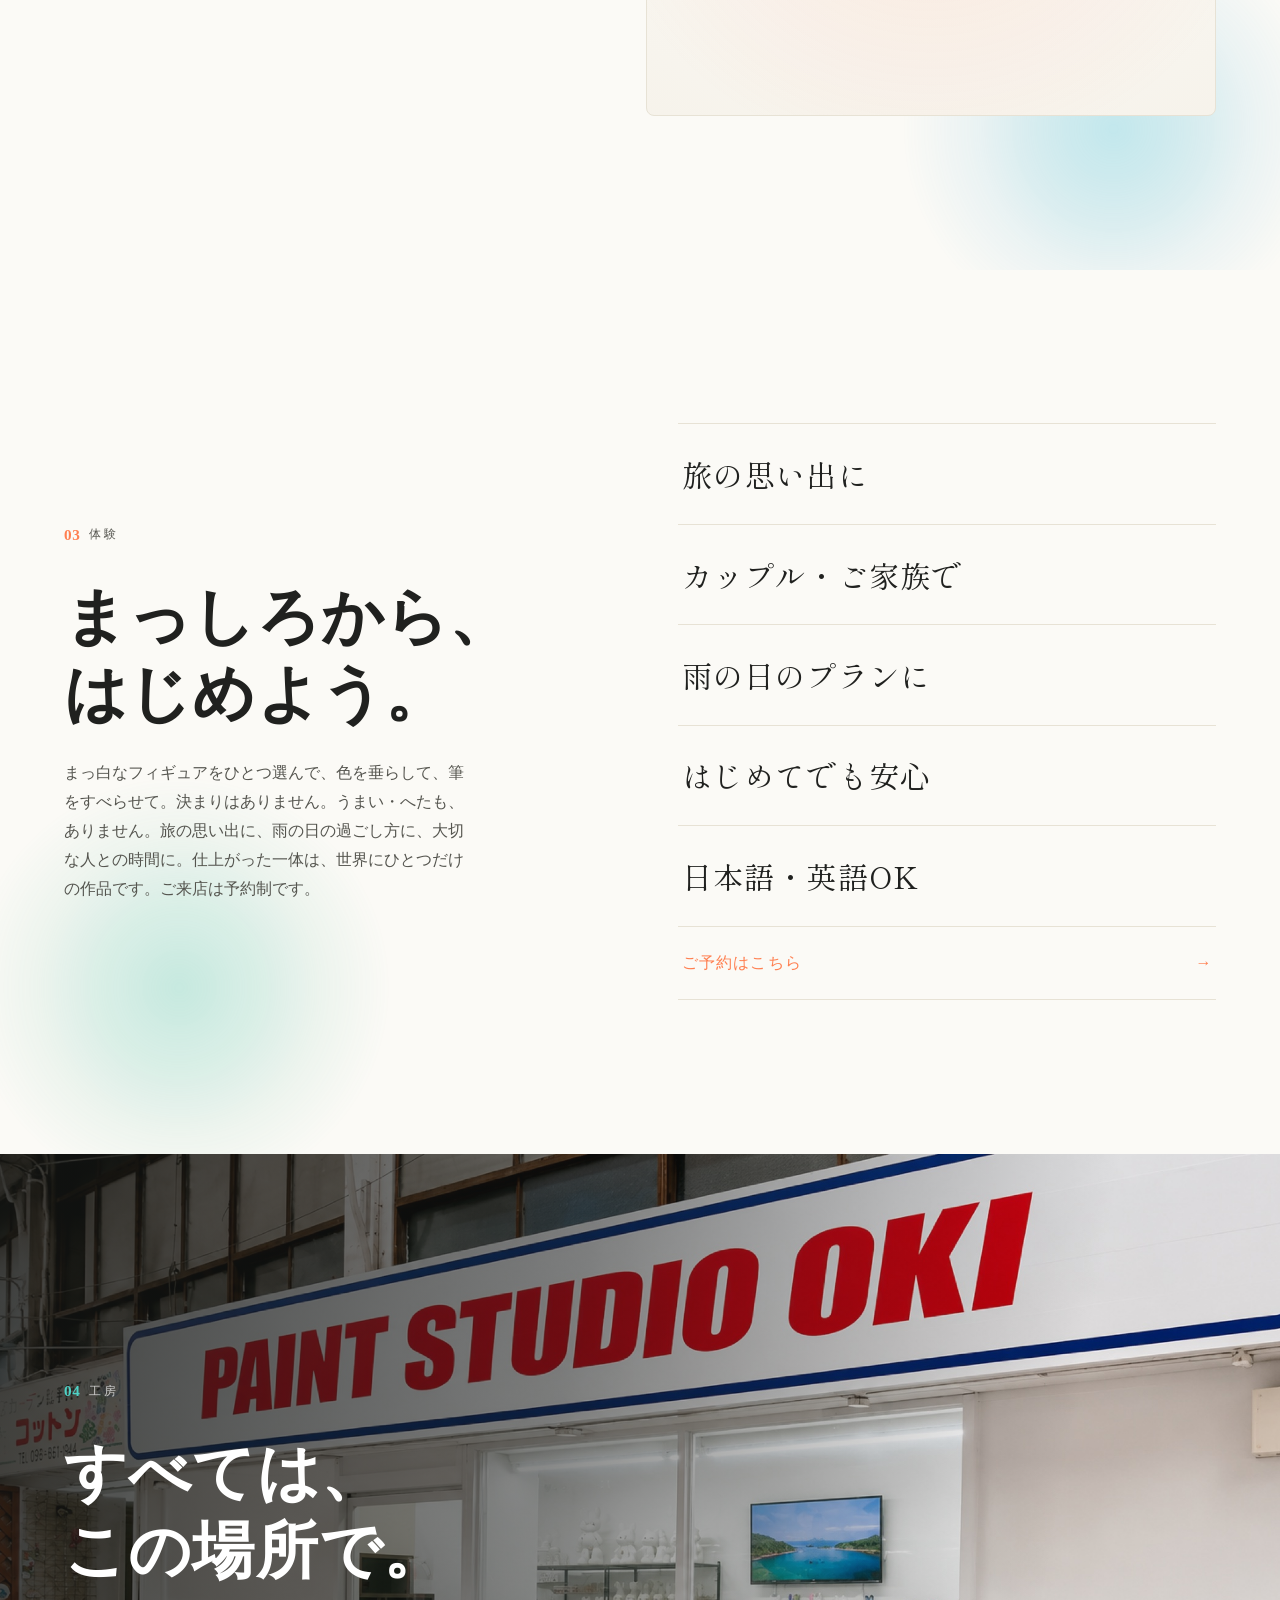
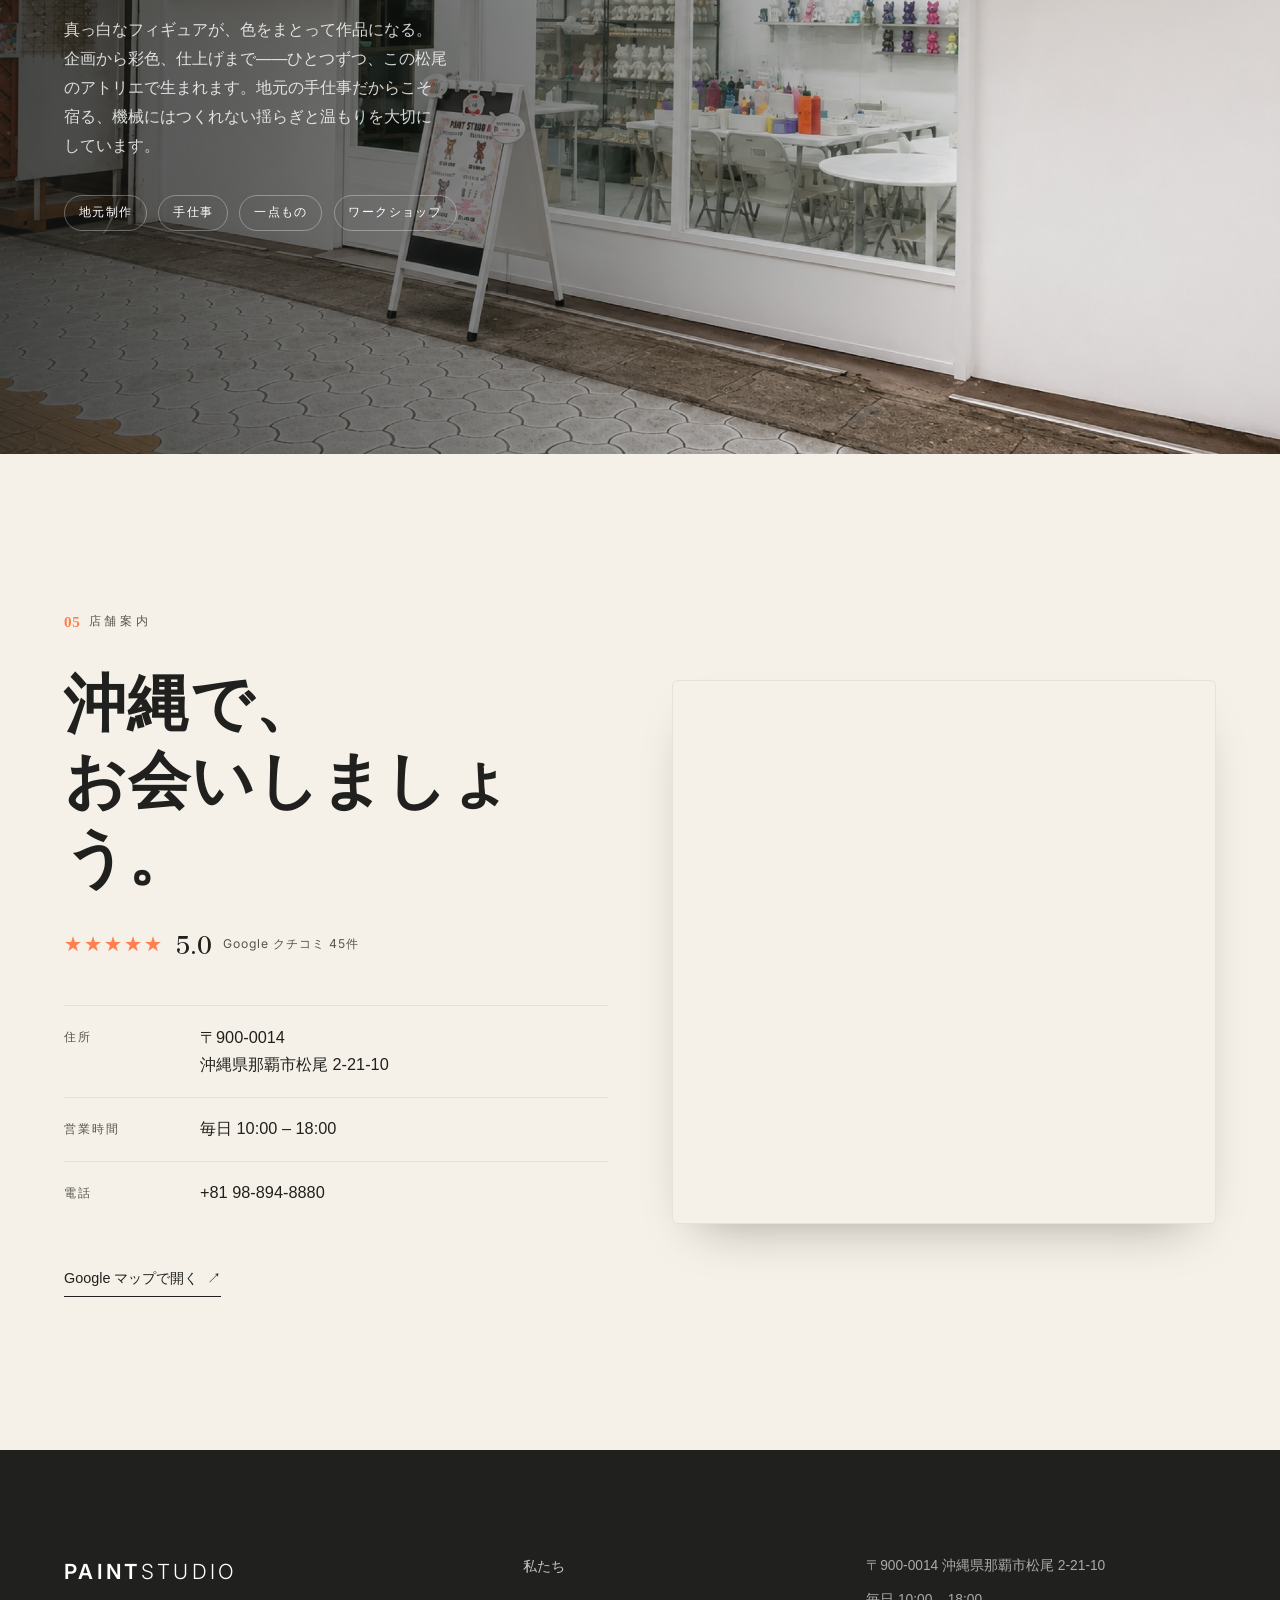
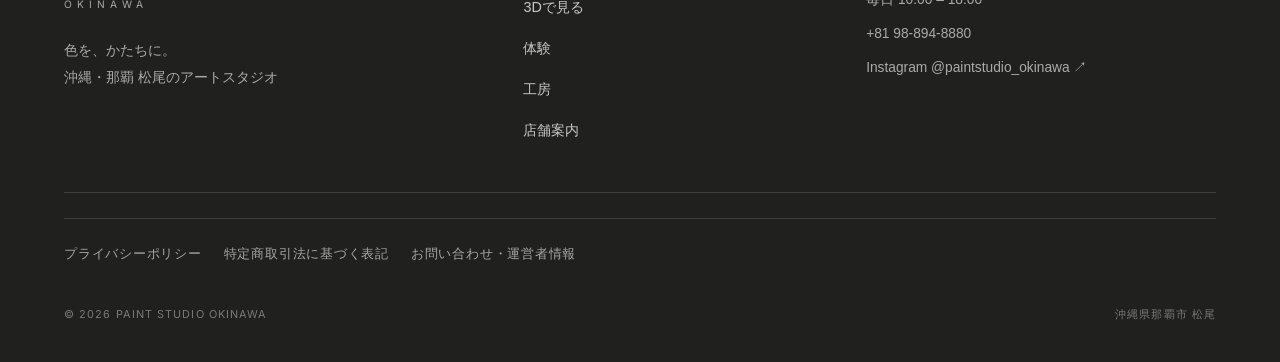
==== commit fc7dba58: "Échange parade <-> 3D + fix scroll (hash) + cache v=3 - Rubriques échangées : la parade des deux shi" ====
--- a/index.html
+++ b/index.html
@@ -11,7 +11,12 @@
 <script>
   try { history.scrollRestoration = "manual"; } catch (e) {}
   (function () {
-    if (location.hash) return;
+    // On démarre toujours en haut, même si l'URL contient un hash de section
+    // (laissé par un clic de menu) : on nettoie l'URL, sinon le navigateur
+    // saute à cette section (ex. la carte) au rechargement.
+    if (location.hash) {
+      try { history.replaceState(null, "", location.pathname + location.search); } catch (e) {}
+    }
     var locked = true;
     function unlock() { locked = false; }
     // toute intention de défilement de l'utilisateur lève le verrou
@@ -26,9 +31,9 @@
     (function loop() {
       if (!locked) return;
       pin();
-      if (Date.now() - t0 < 1200) requestAnimationFrame(loop);
+      if (Date.now() - t0 < 2000) requestAnimationFrame(loop);
     })();
-    setTimeout(unlock, 1300);
+    setTimeout(unlock, 2100);
   })();
 </script>
 <title>PAINT STUDIO OKINAWA ｜ 沖縄・那覇のアートスタジオ</title>
@@ -41,7 +46,7 @@
 <link rel="preconnect" href="https://fonts.googleapis.com" />
 <link rel="preconnect" href="https://fonts.gstatic.com" crossorigin />
 <link href="https://fonts.googleapis.com/css2?family=Inter:wght@300;400;500;600&family=Shippori+Mincho+B1:wght@500;600;700&family=Zen+Kaku+Gothic+New:wght@300;400;500;700&display=swap" rel="stylesheet" />
-<link rel="stylesheet" href="style.css?v=2" />
+<link rel="stylesheet" href="style.css?v=3" />
 </head>
 <body class="loading">
 
@@ -62,8 +67,8 @@
     </a>
     <nav class="nav__links" id="navLinks">
       <a href="#about"    data-link="about"    data-ja="私たち"     data-en="About">私たち</a>
+      <a href="#parade"   data-link="parade"   data-ja="島の手ざわり" data-en="Craft">島の手ざわり</a>
       <a href="#fig3d"    data-link="fig3d"    data-ja="3Dで見る"   data-en="In 3D">3Dで見る</a>
-      <a href="#parade"   data-link="parade"   data-ja="島の手ざわり" data-en="Craft">島の手ざわり</a>
       <a href="#experience" data-link="experience" data-ja="体験"    data-en="Experience">体験</a>
       <a href="#atelier"  data-link="atelier"  data-ja="工房"       data-en="Studio">工房</a>
       <a href="#info"     data-link="info"     data-ja="店舗案内"    data-en="Visit">店舗案内</a>
@@ -84,8 +89,8 @@
   <aside class="dots" id="dots" aria-hidden="true">
     <button class="dot" data-dot="hero"     aria-label="トップ"></button>
     <button class="dot" data-dot="about"    aria-label="私たち"></button>
+    <button class="dot" data-dot="parade"   aria-label="島の手ざわり"></button>
     <button class="dot" data-dot="fig3d"    aria-label="3Dで見る"></button>
-    <button class="dot" data-dot="parade"   aria-label="島の手ざわり"></button>
     <button class="dot" data-dot="experience" aria-label="体験"></button>
     <button class="dot" data-dot="atelier"  aria-label="工房"></button>
     <button class="dot" data-dot="info"     aria-label="店舗案内"></button>
@@ -161,6 +166,26 @@
       </div>
     </section>
 
+    <!-- ░░ PARADE — animation figurines au scroll (GSAP) ░░ -->
+    <section class="parade" id="parade" aria-label="島の手ざわり">
+      <div class="parade__pin" id="paradePin">
+        <div class="splash splash--coral parade__splash" aria-hidden="true"></div>
+
+        <!-- Deux figurines : elles entrent chacune d'un côté, se croisent,
+             puis s'immobilisent à gauche / à droite en révélant le texte -->
+        <div class="fig fig--anchor" data-fig="left"><div class="fig__inner"><img src="assets/figurines/fig-shisa2.png" alt="" /></div></div>
+        <div class="fig fig--anchor" data-fig="right"><div class="fig__inner"><img src="assets/figurines/fig-shisa1.png" alt="" /></div></div>
+
+        <!-- Texte central du final -->
+        <div class="parade__caption" id="paradeCaption">
+          <p class="parade__k"
+             data-ja="沖縄のアートを、この手で。" data-en="The art of Okinawa, made by hand.">沖縄のアートを、この手で。</p>
+          <p class="parade__s"
+             data-ja="島の心を宿した、ひとつだけの作品。" data-en="Singular pieces, shaped in the spirit of the island.">島の心を宿した、ひとつだけの作品。</p>
+        </div>
+      </div>
+    </section>
+
     <!-- ░░ 3D — une figurine à explorer, et le lien de réservation ░░ -->
     <section class="section fig3d" id="fig3d">
       <div class="splash splash--ocean fig3d__splash" aria-hidden="true"></div>
@@ -192,26 +217,6 @@
              data-ja="ご予約は Instagram のメッセージ（DM）から。お気軽にどうぞ。"
              data-en="Reservations are taken through Instagram DM — just send us a message.">
              ご予約は Instagram のメッセージ（DM）から。お気軽にどうぞ。</p>
-        </div>
-      </div>
-    </section>
-
-    <!-- ░░ PARADE — animation figurines au scroll (GSAP) ░░ -->
-    <section class="parade" id="parade" aria-label="島の手ざわり">
-      <div class="parade__pin" id="paradePin">
-        <div class="splash splash--coral parade__splash" aria-hidden="true"></div>
-
-        <!-- Deux figurines : elles entrent chacune d'un côté, se croisent,
-             puis s'immobilisent à gauche / à droite en révélant le texte -->
-        <div class="fig fig--anchor" data-fig="left"><div class="fig__inner"><img src="assets/figurines/fig-shisa2.png" alt="" /></div></div>
-        <div class="fig fig--anchor" data-fig="right"><div class="fig__inner"><img src="assets/figurines/fig-shisa1.png" alt="" /></div></div>
-
-        <!-- Texte central du final -->
-        <div class="parade__caption" id="paradeCaption">
-          <p class="parade__k"
-             data-ja="沖縄のアートを、この手で。" data-en="The art of Okinawa, made by hand.">沖縄のアートを、この手で。</p>
-          <p class="parade__s"
-             data-ja="島の心を宿した、ひとつだけの作品。" data-en="Singular pieces, shaped in the spirit of the island.">島の心を宿した、ひとつだけの作品。</p>
         </div>
       </div>
     </section>
@@ -340,6 +345,6 @@
   <script src="assets/vendor/three.min.js"></script>
   <script src="assets/vendor/OBJLoader.js"></script>
   <script src="assets/vendor/OrbitControls.js"></script>
-  <script src="script.js?v=2"></script>
+  <script src="script.js?v=3"></script>
 </body>
 </html>
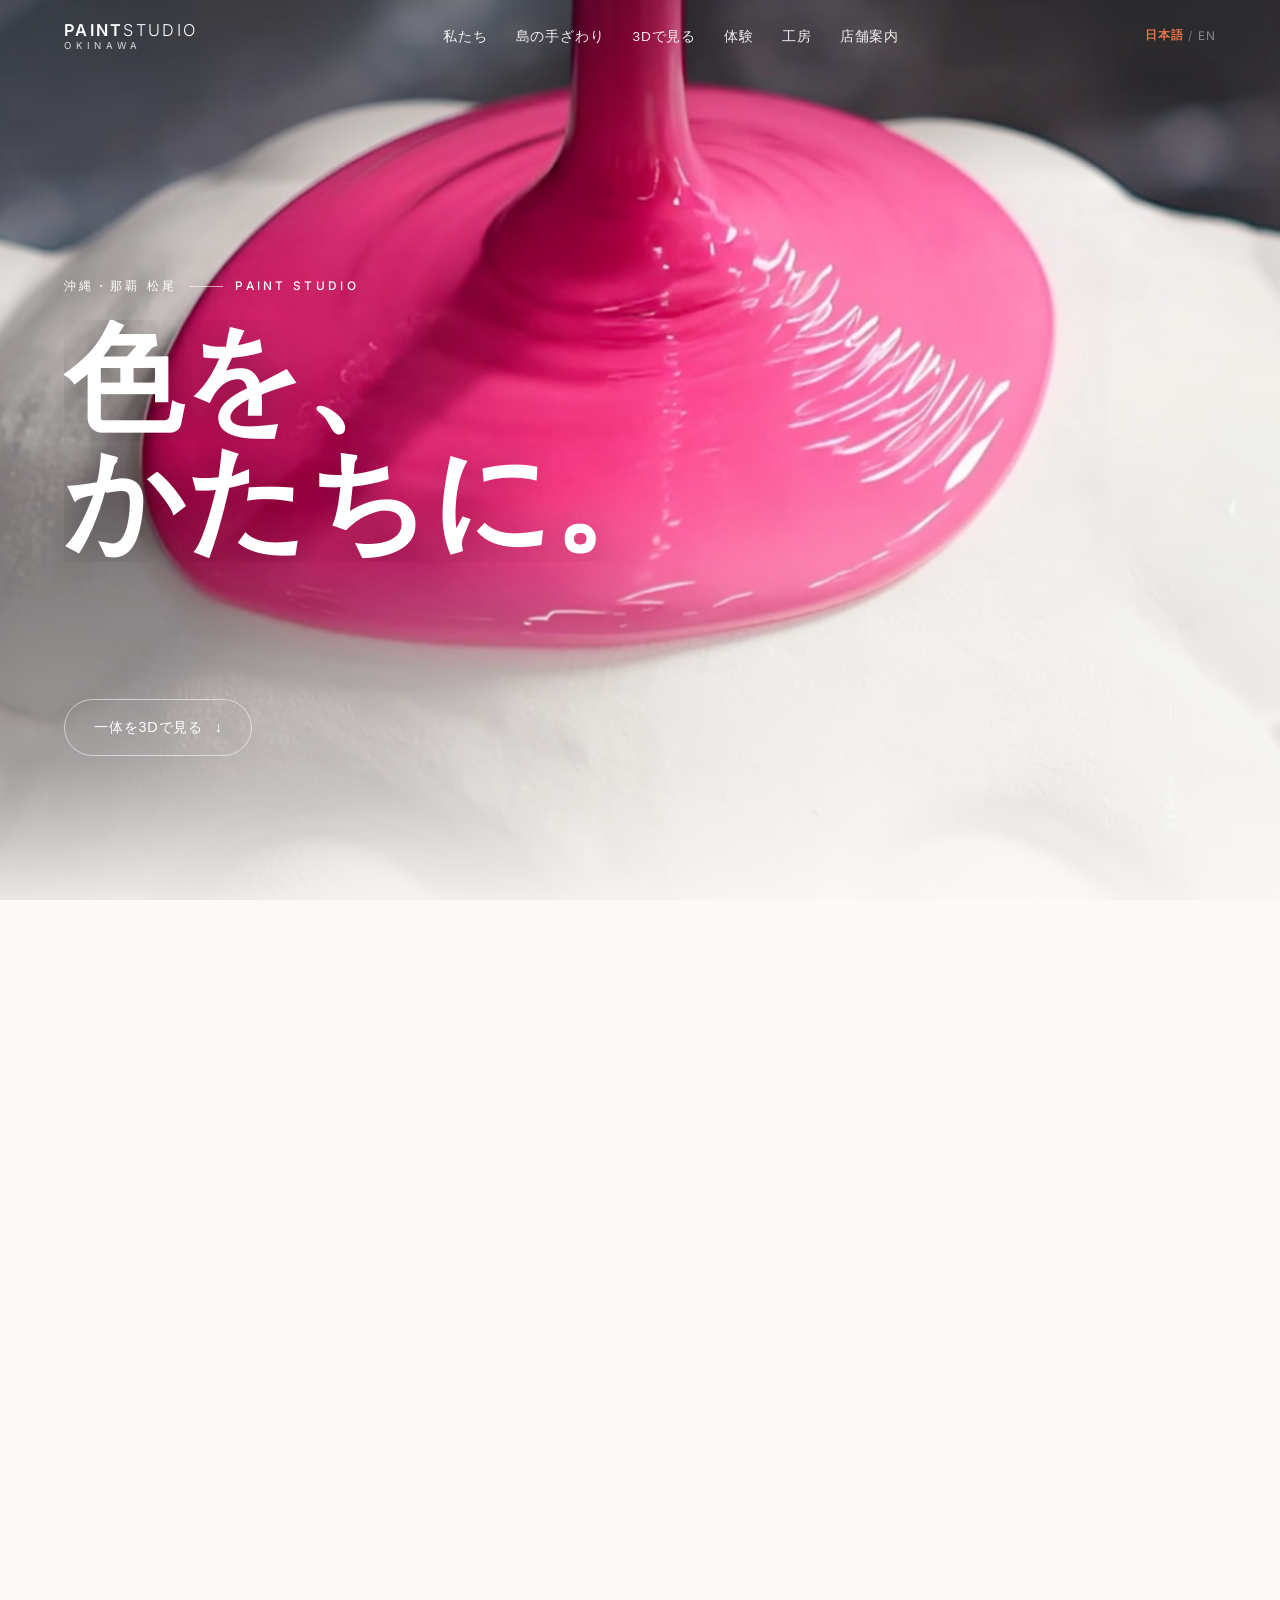
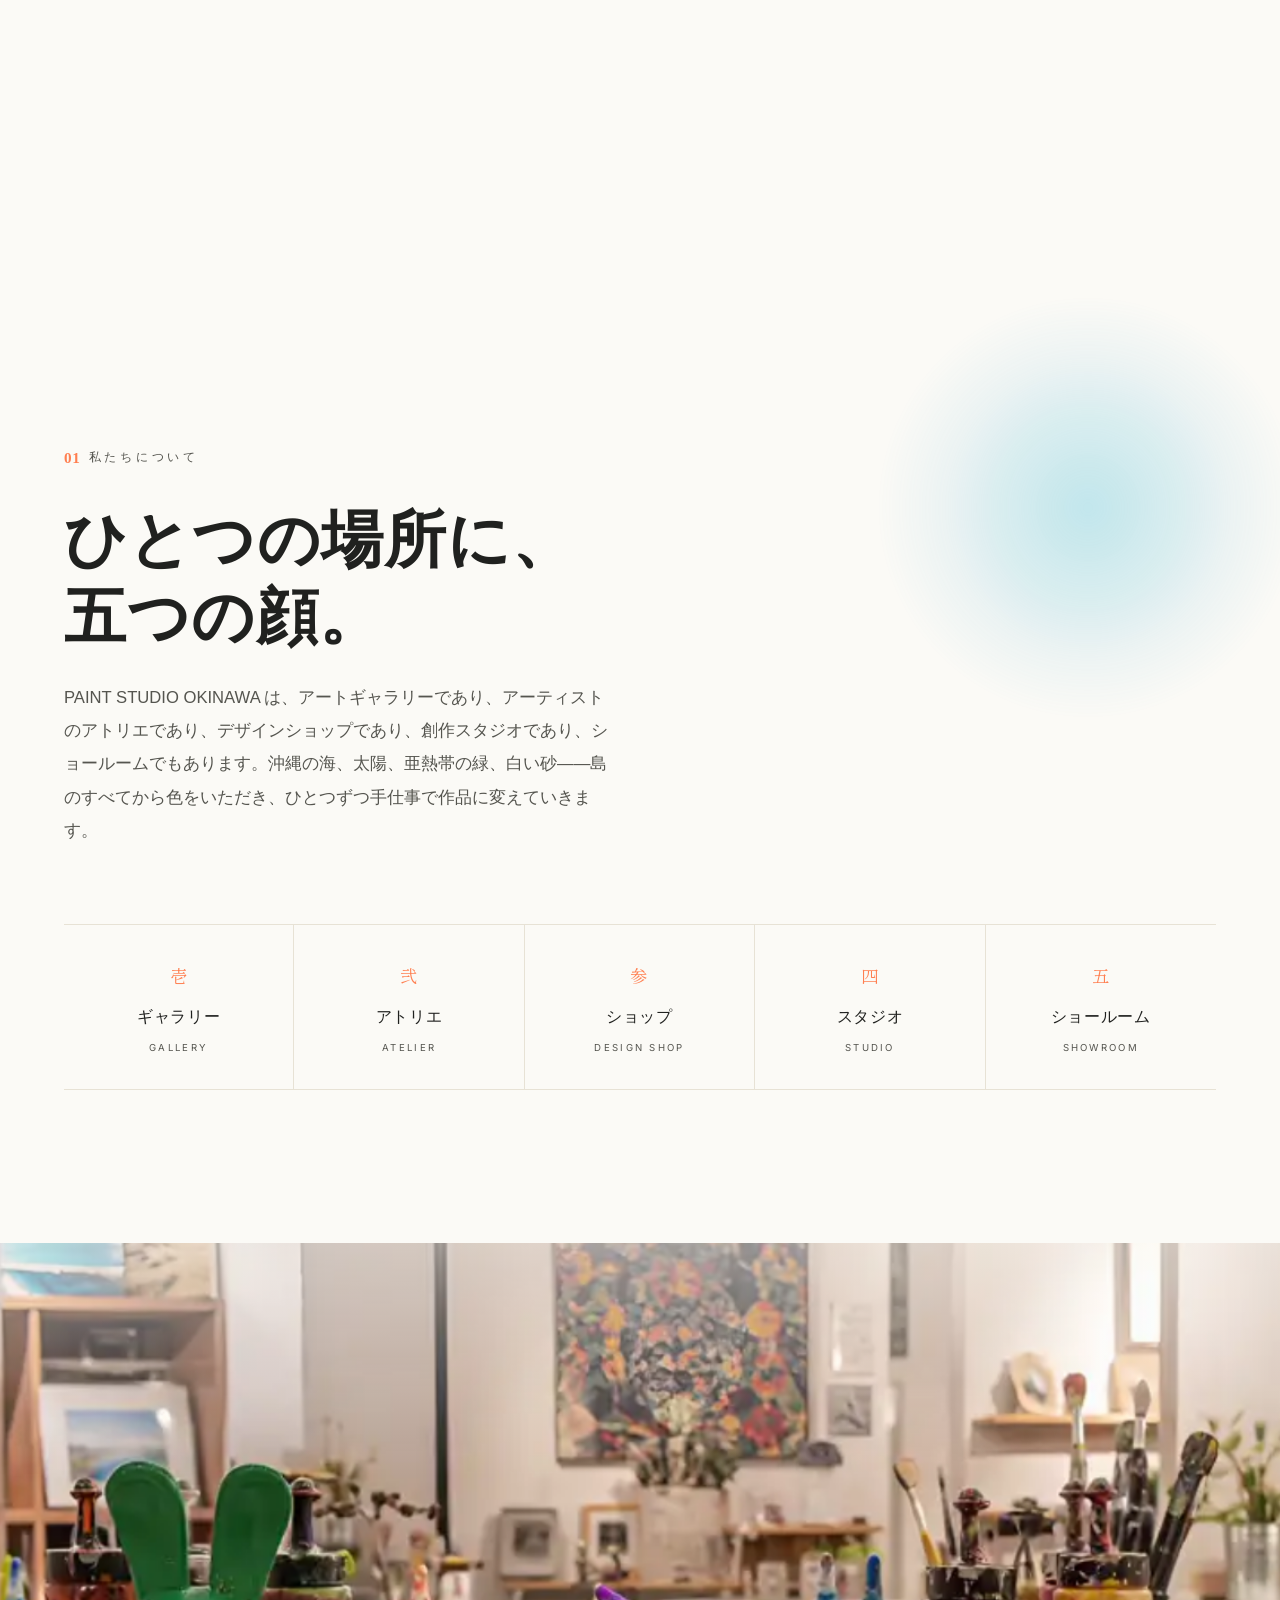
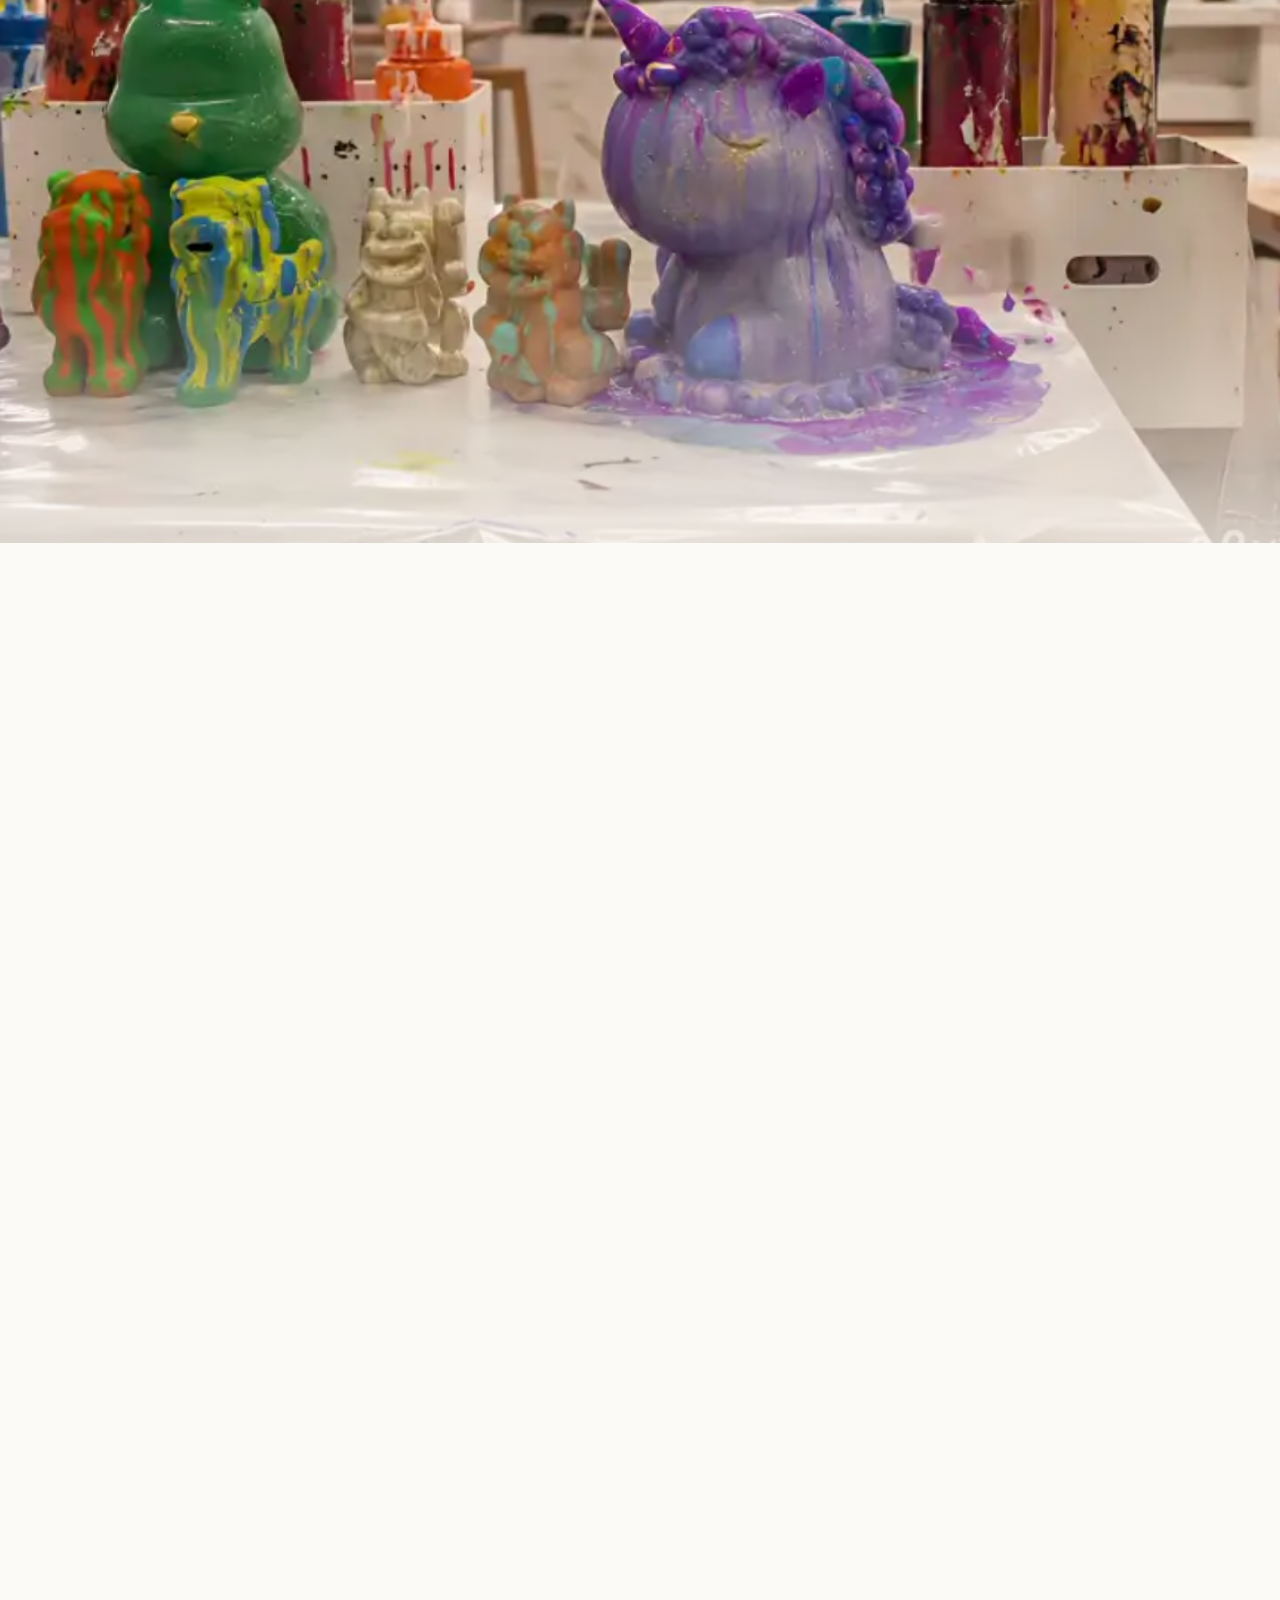
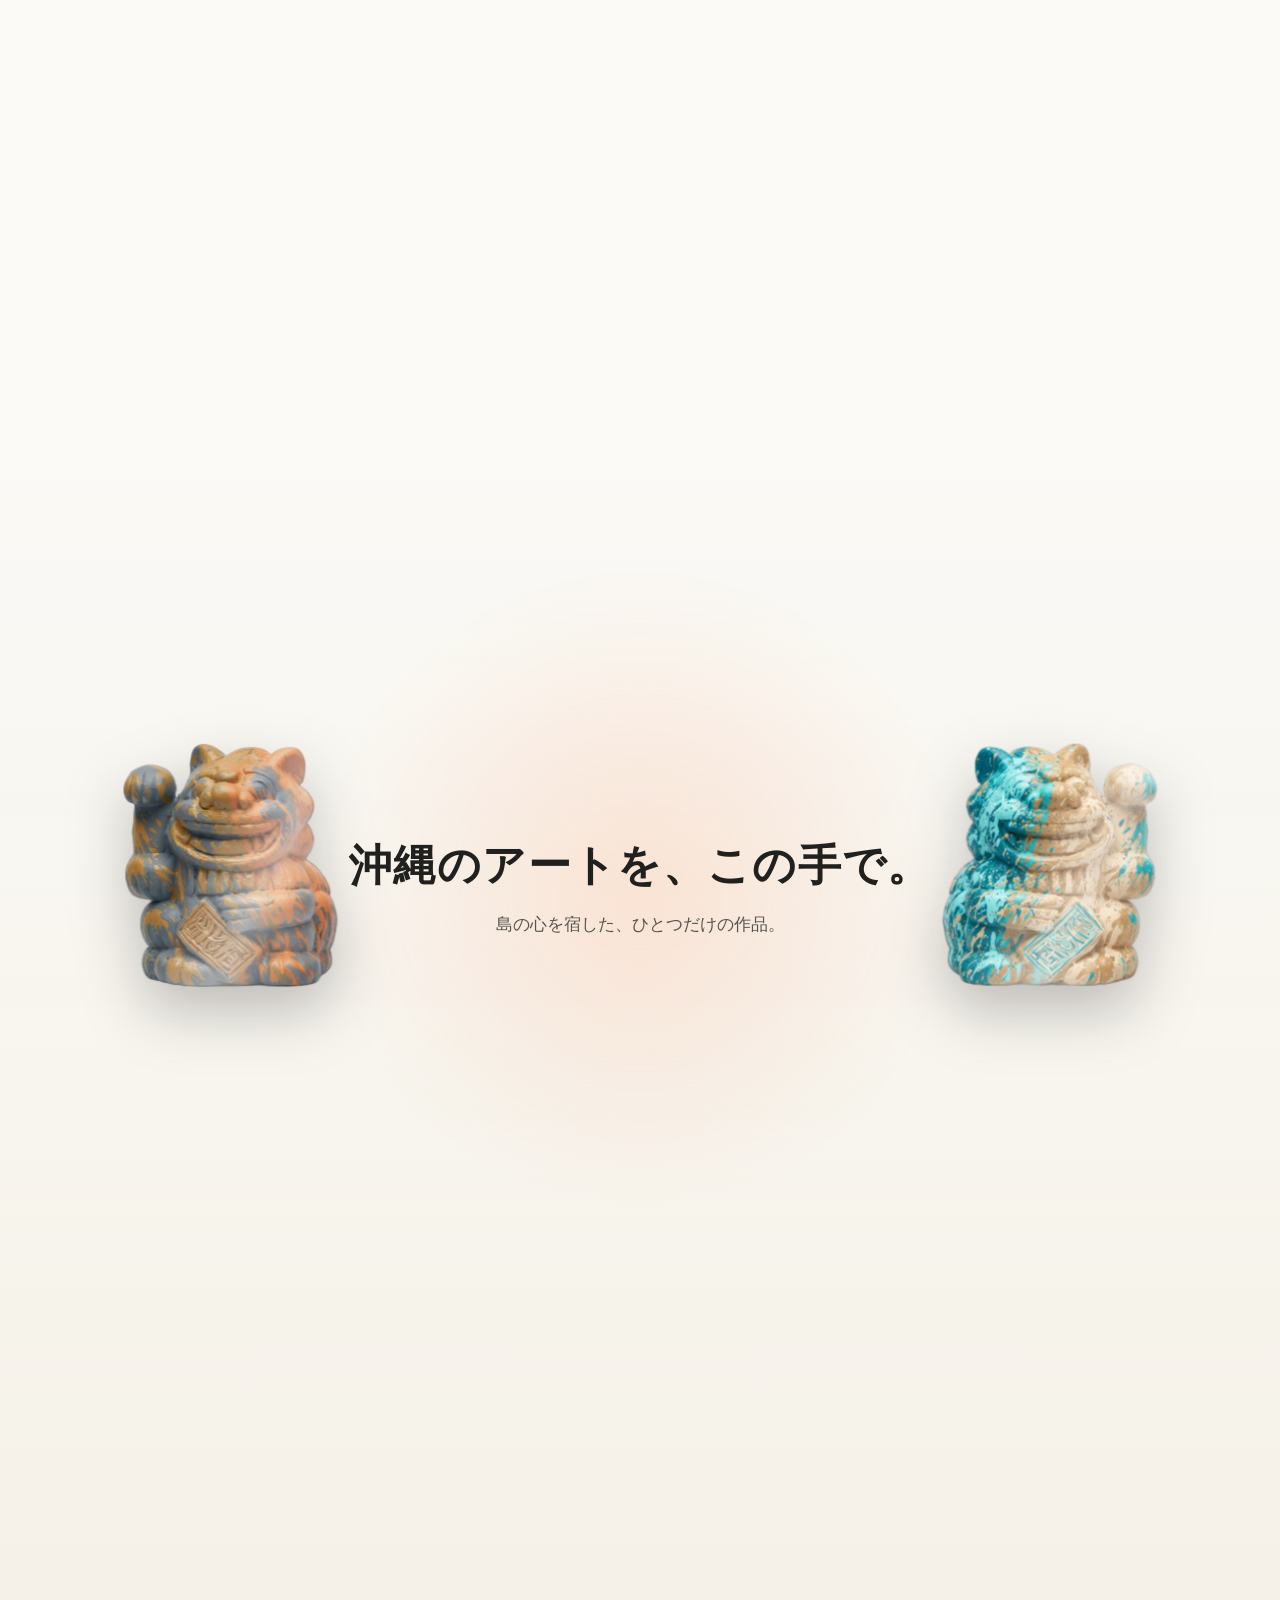
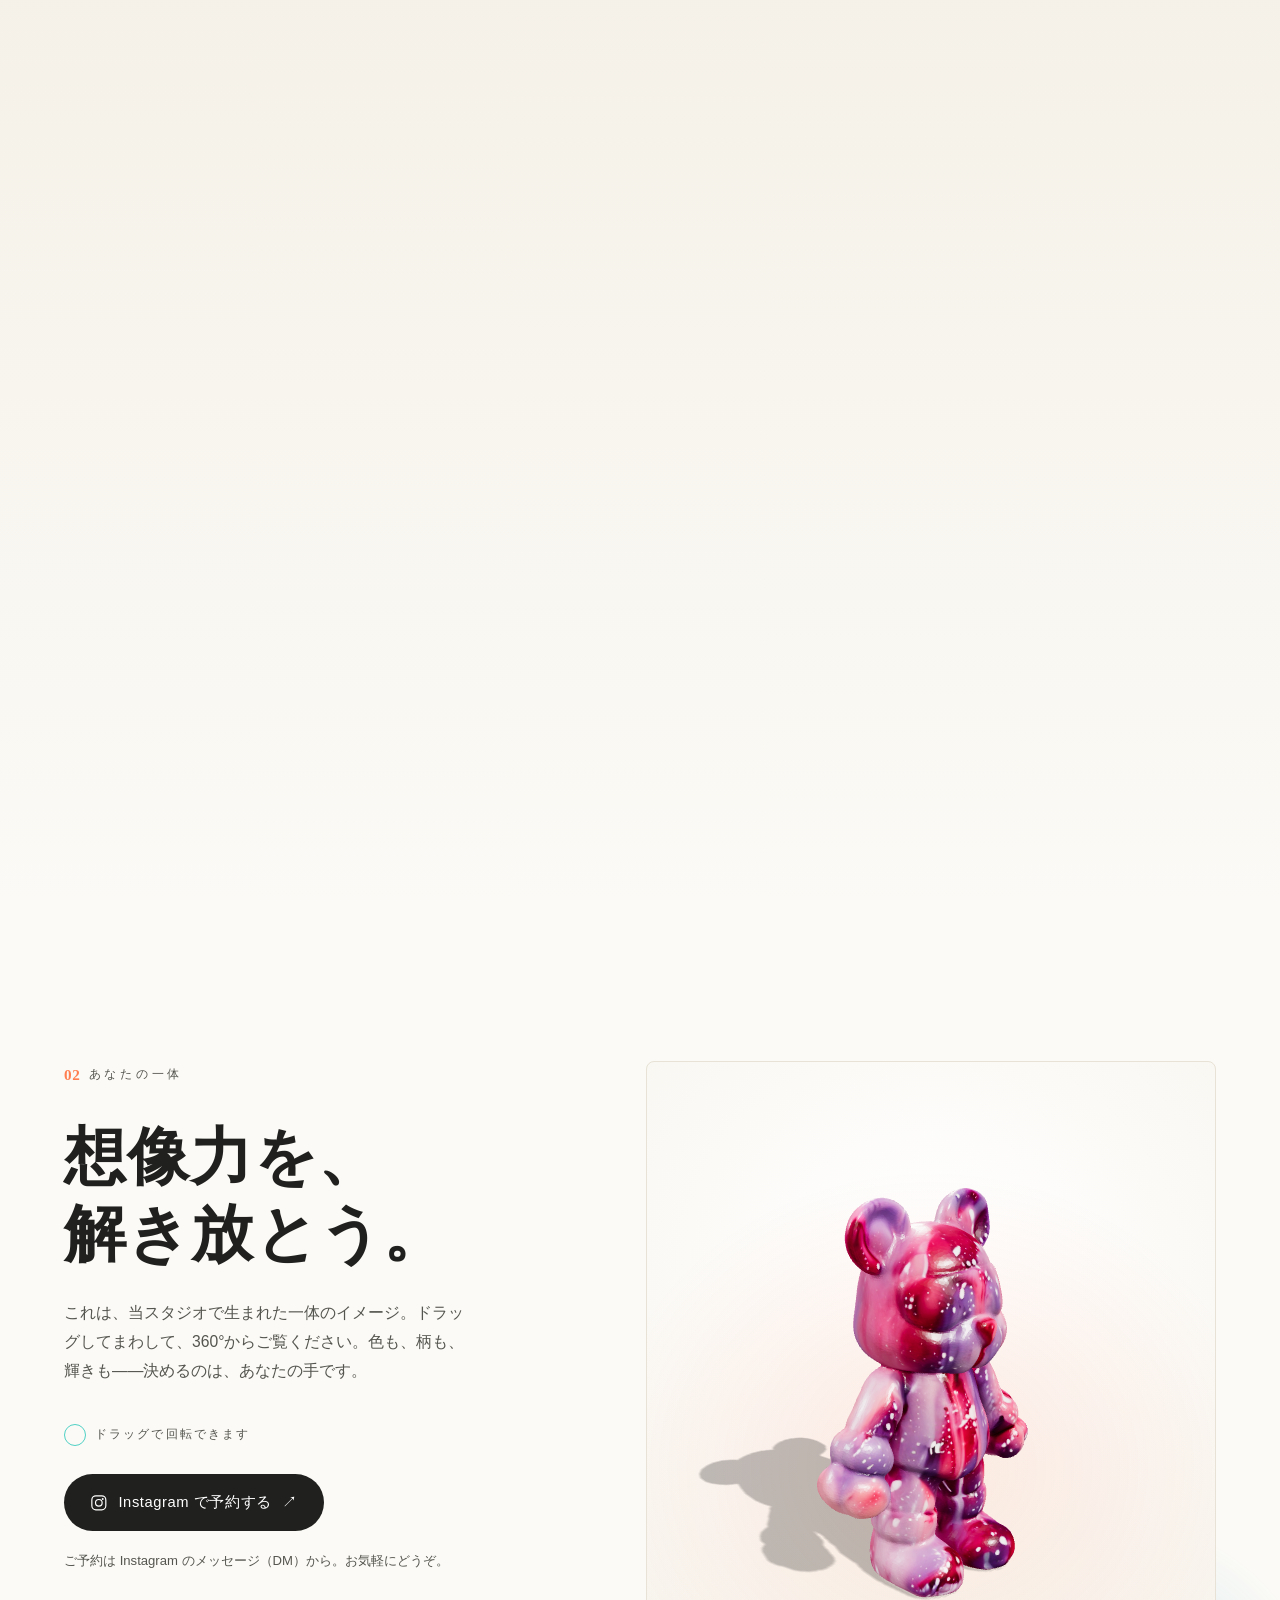
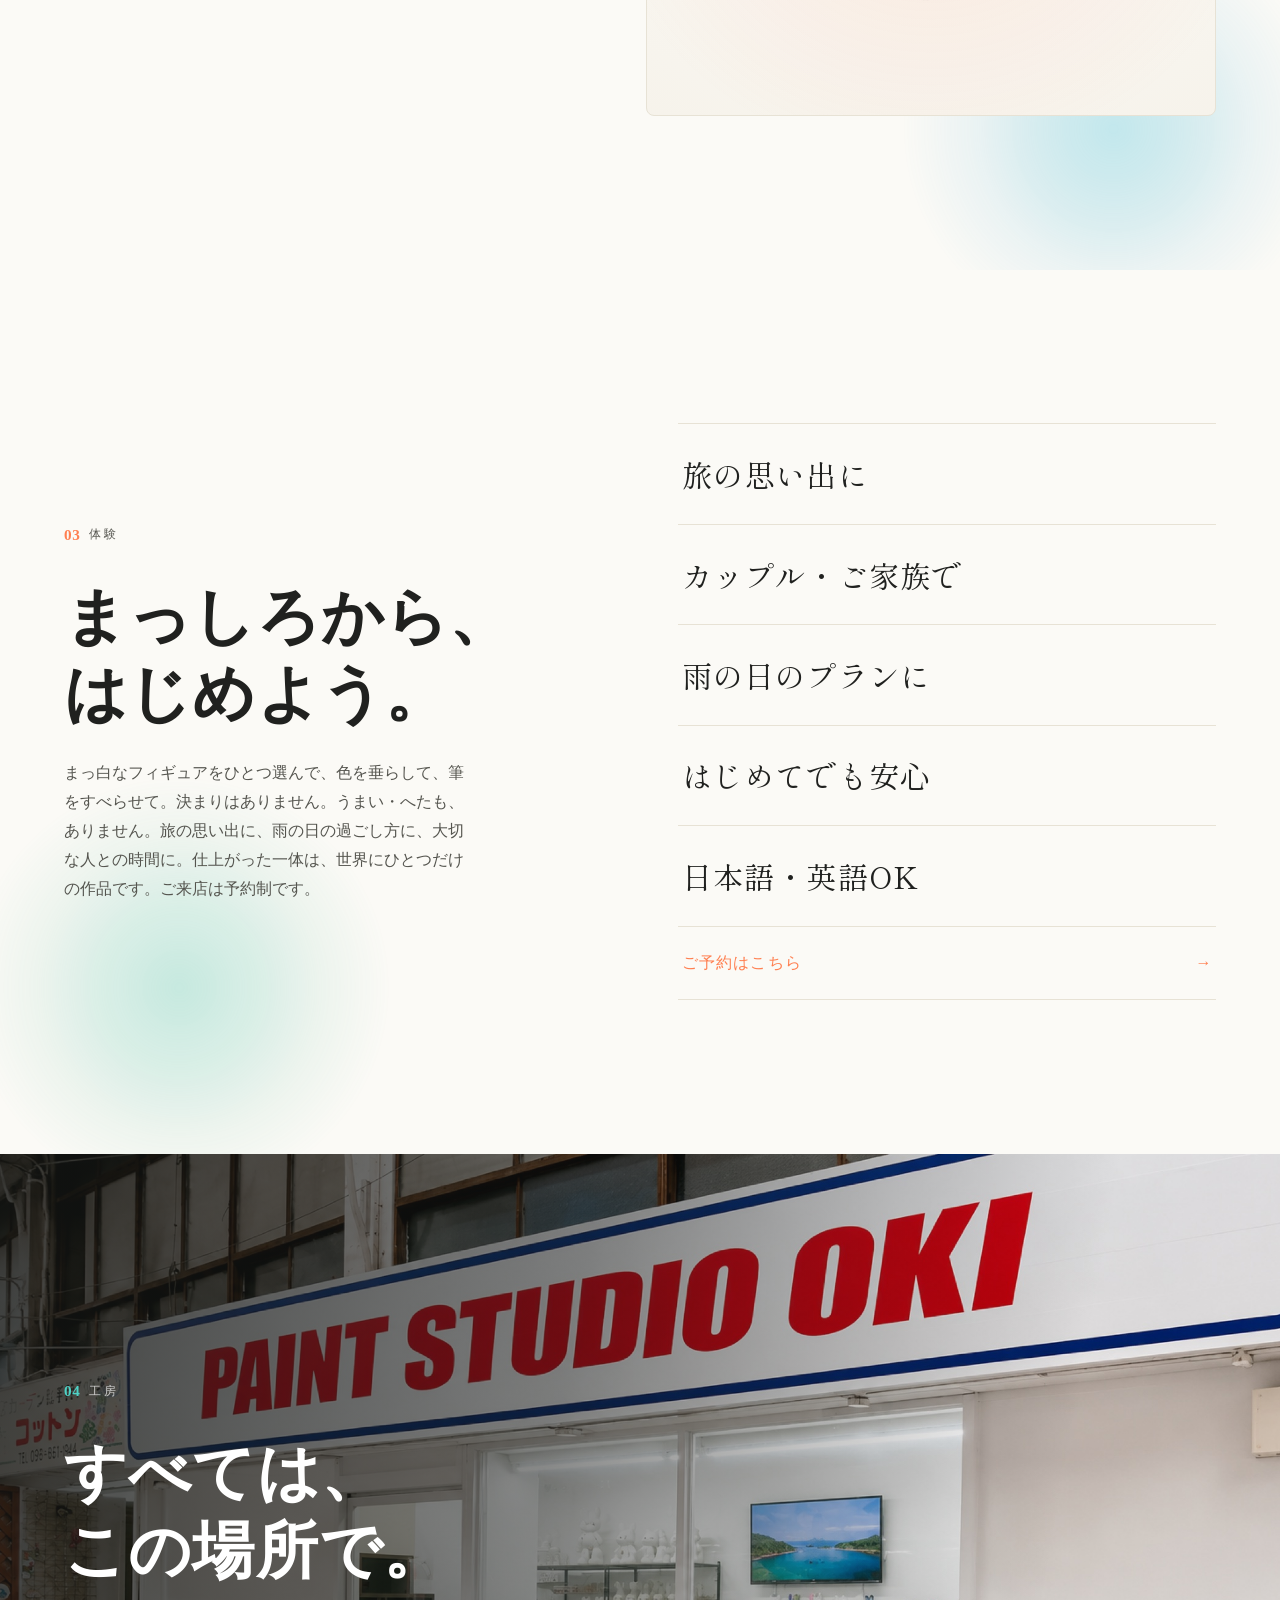
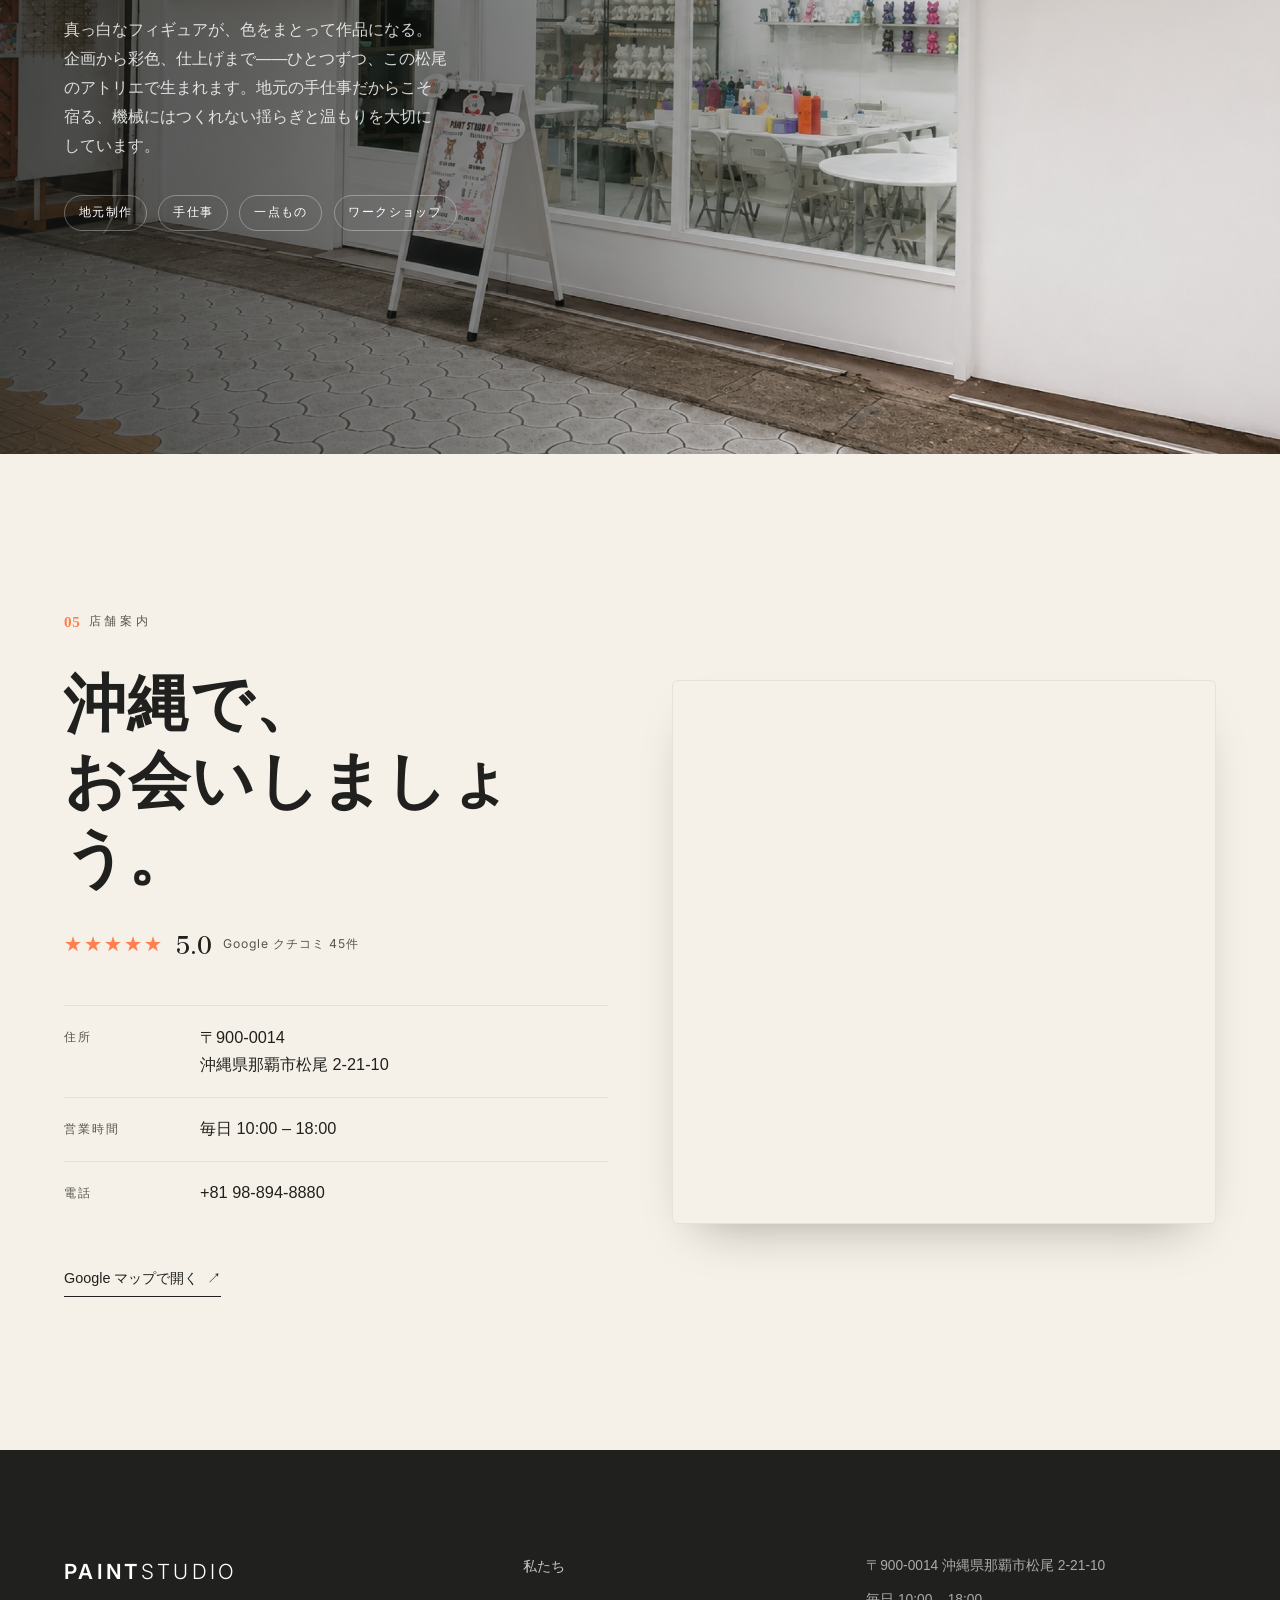
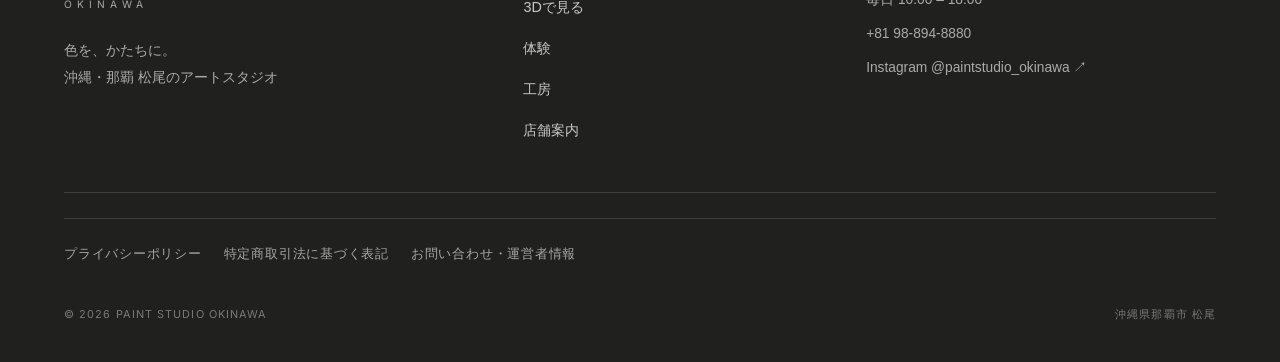
==== commit 1821b86f: "Parade : entrée des shisa plus tôt (supprime le blanc au scroll) Ajoute un LEAD (0.55vh) au mapping " ====
--- a/index.html
+++ b/index.html
@@ -46,7 +46,7 @@
 <link rel="preconnect" href="https://fonts.googleapis.com" />
 <link rel="preconnect" href="https://fonts.gstatic.com" crossorigin />
 <link href="https://fonts.googleapis.com/css2?family=Inter:wght@300;400;500;600&family=Shippori+Mincho+B1:wght@500;600;700&family=Zen+Kaku+Gothic+New:wght@300;400;500;700&display=swap" rel="stylesheet" />
-<link rel="stylesheet" href="style.css?v=3" />
+<link rel="stylesheet" href="style.css?v=4" />
 </head>
 <body class="loading">
 
@@ -345,6 +345,6 @@
   <script src="assets/vendor/three.min.js"></script>
   <script src="assets/vendor/OBJLoader.js"></script>
   <script src="assets/vendor/OrbitControls.js"></script>
-  <script src="script.js?v=3"></script>
+  <script src="script.js?v=4"></script>
 </body>
 </html>
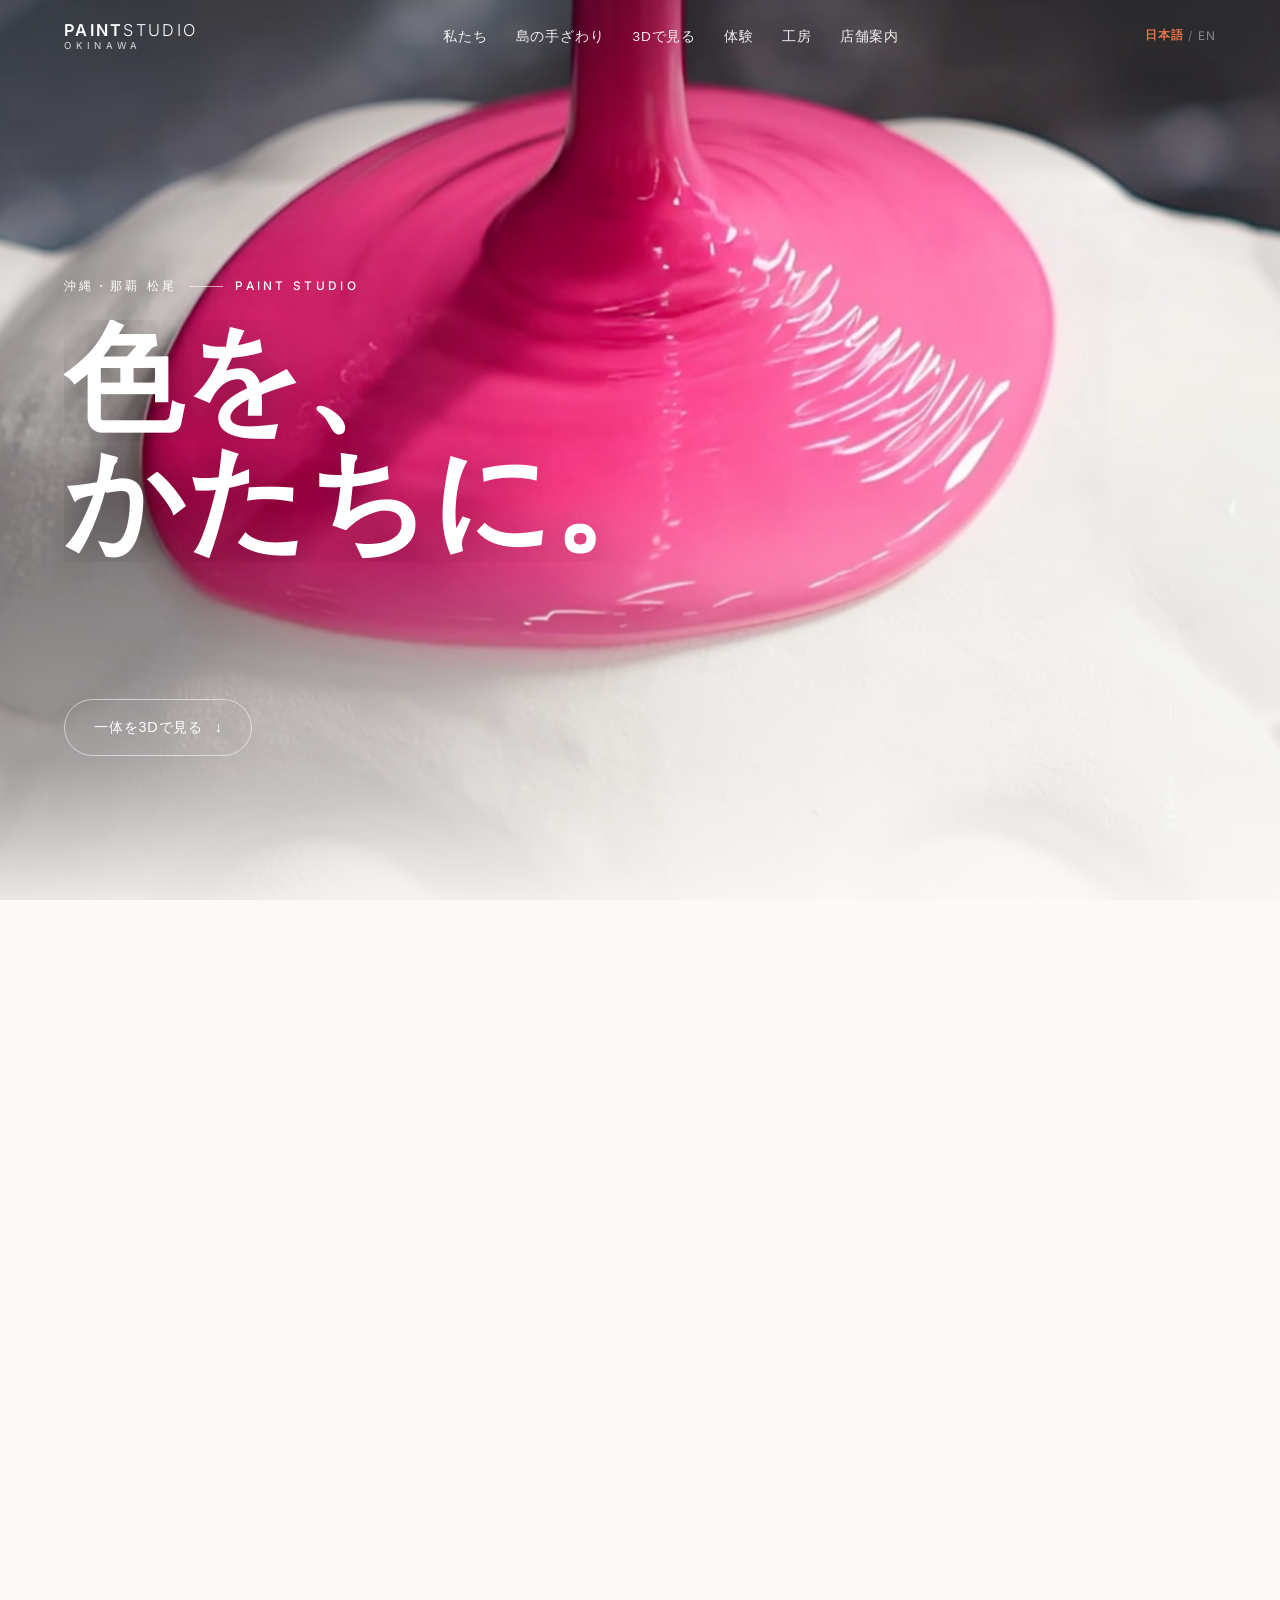
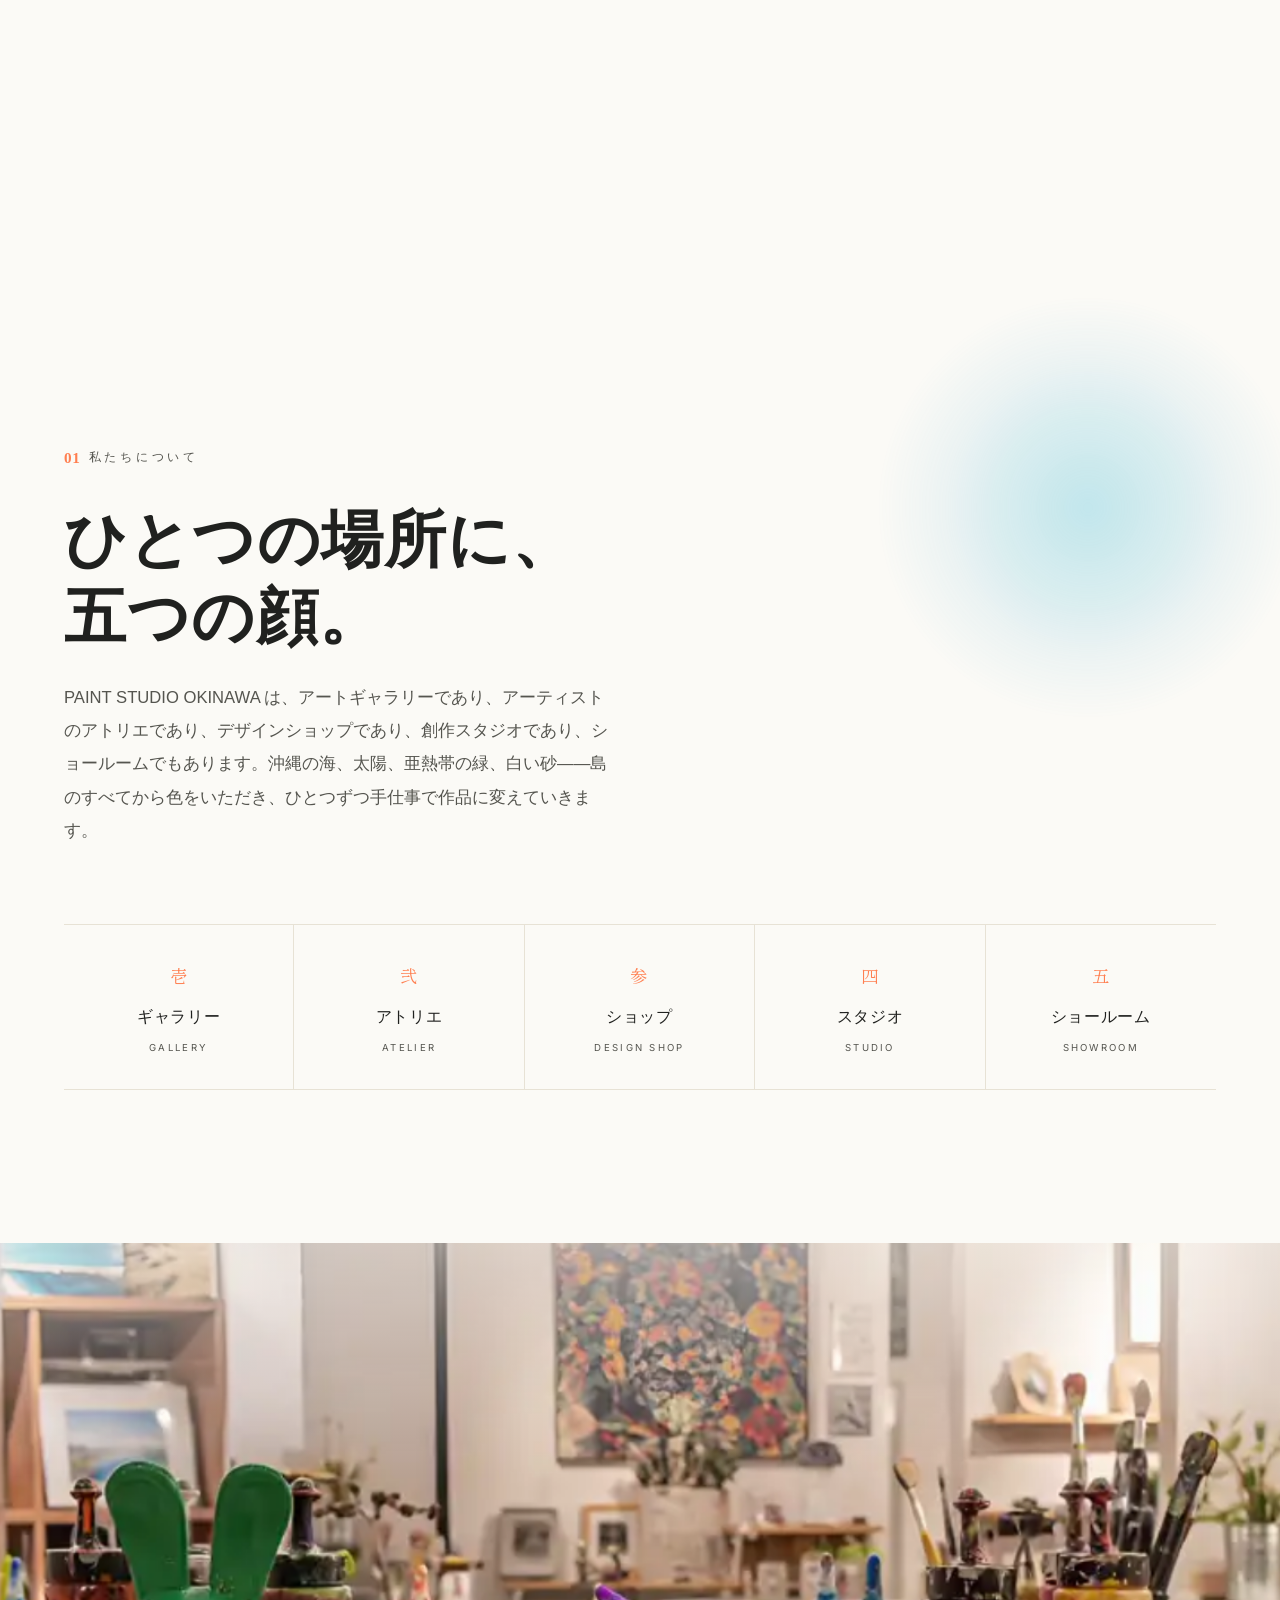
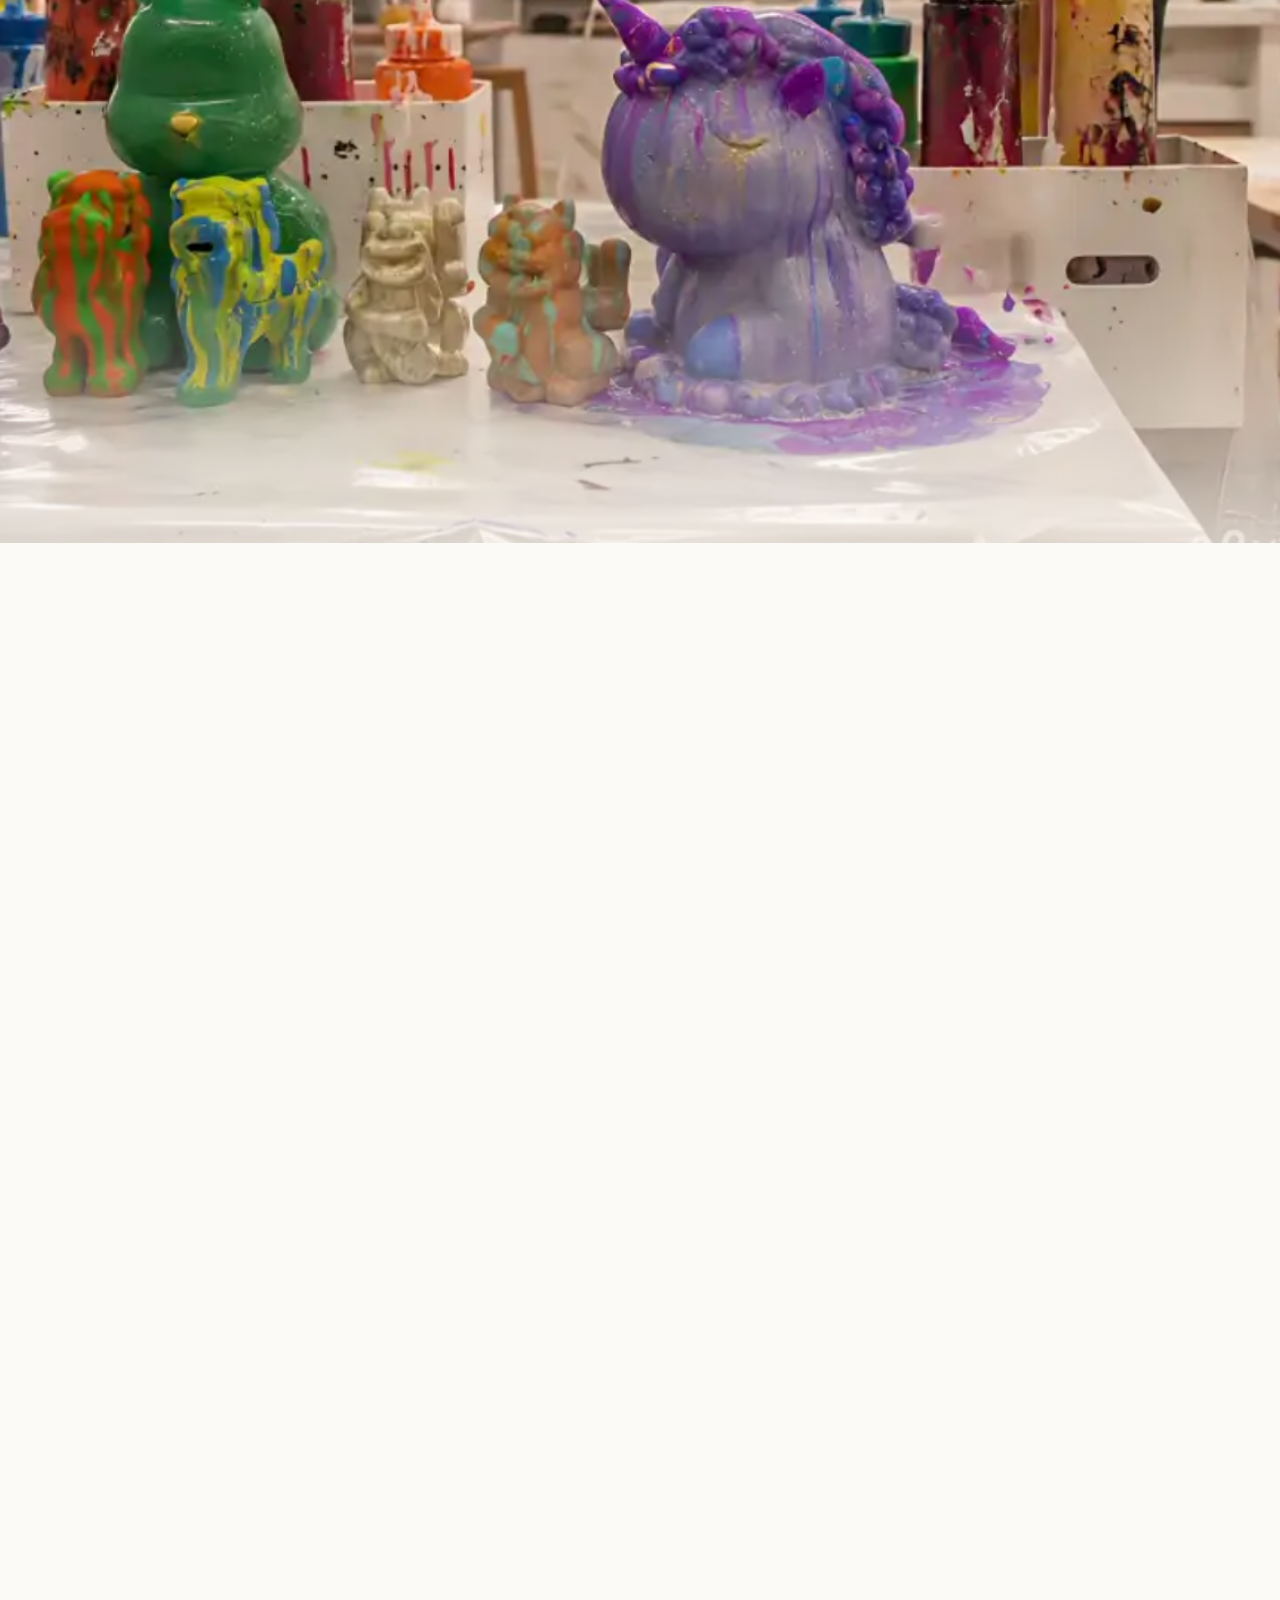
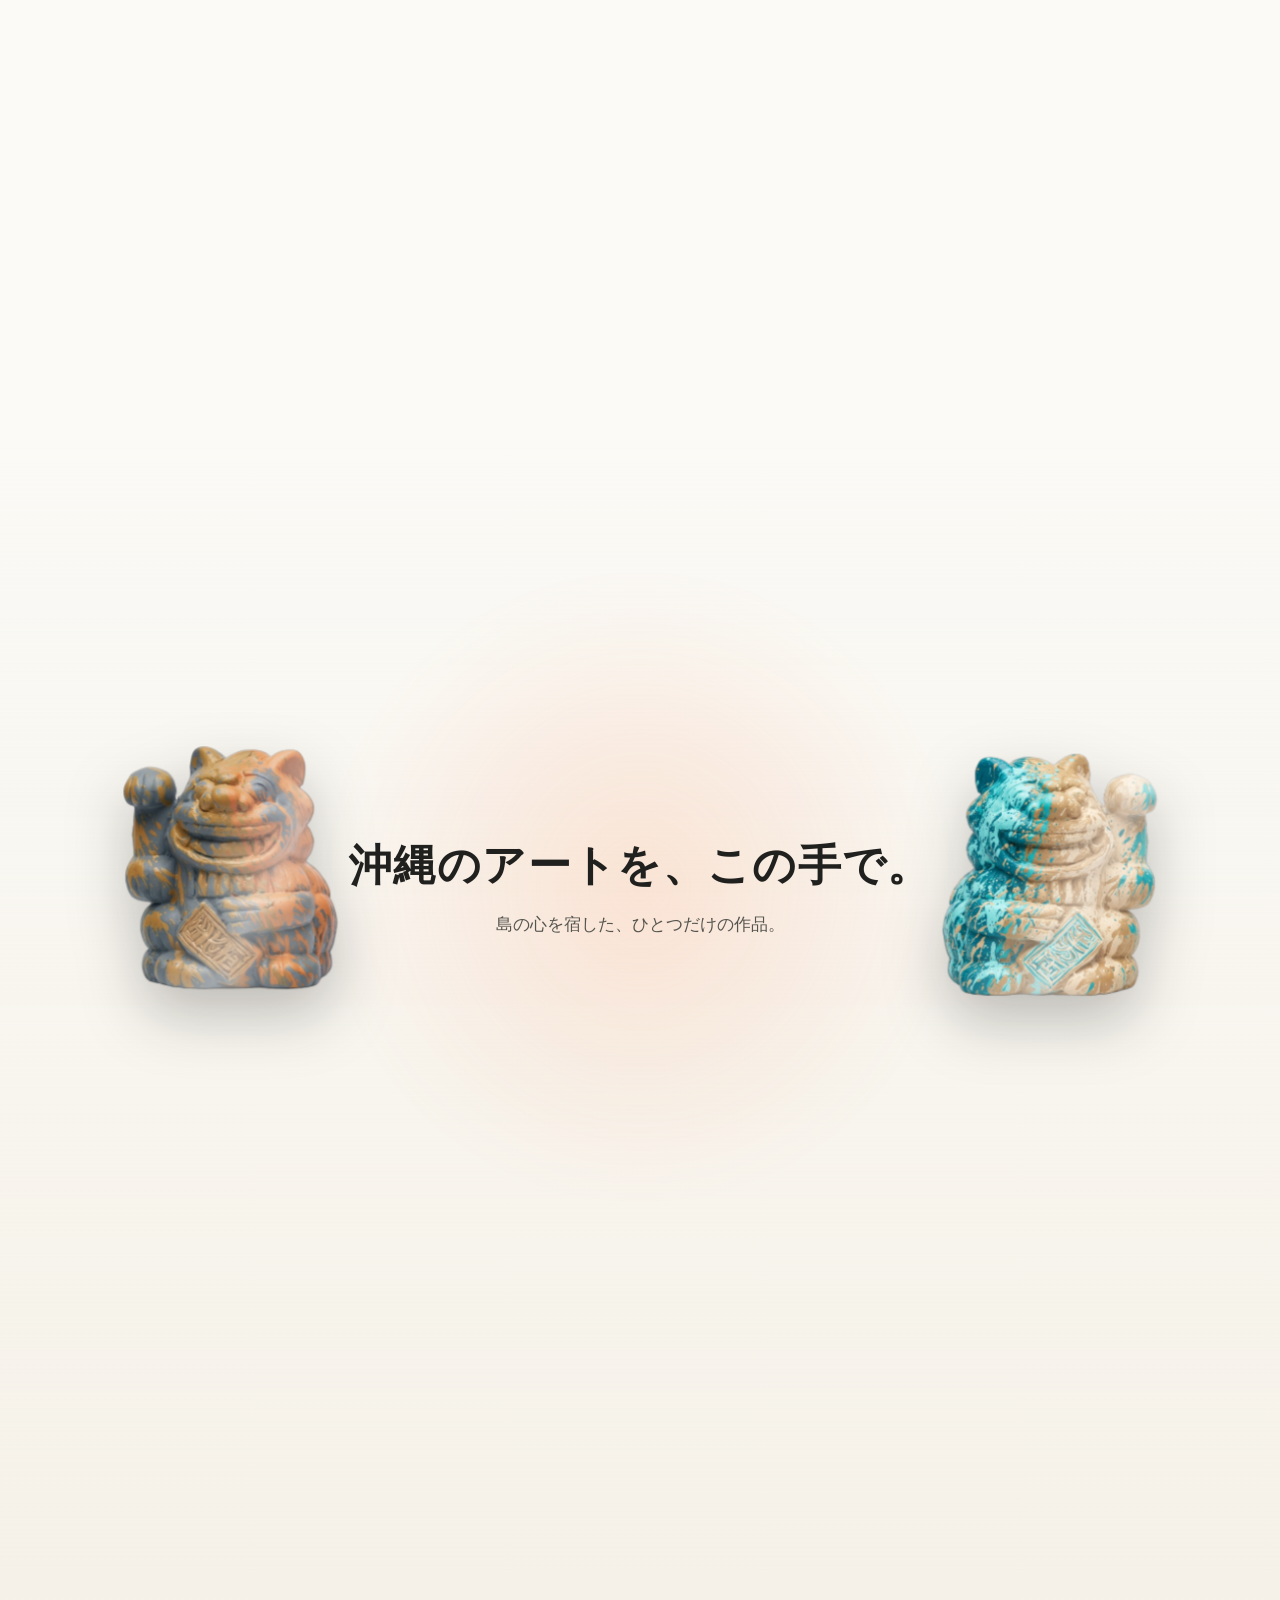
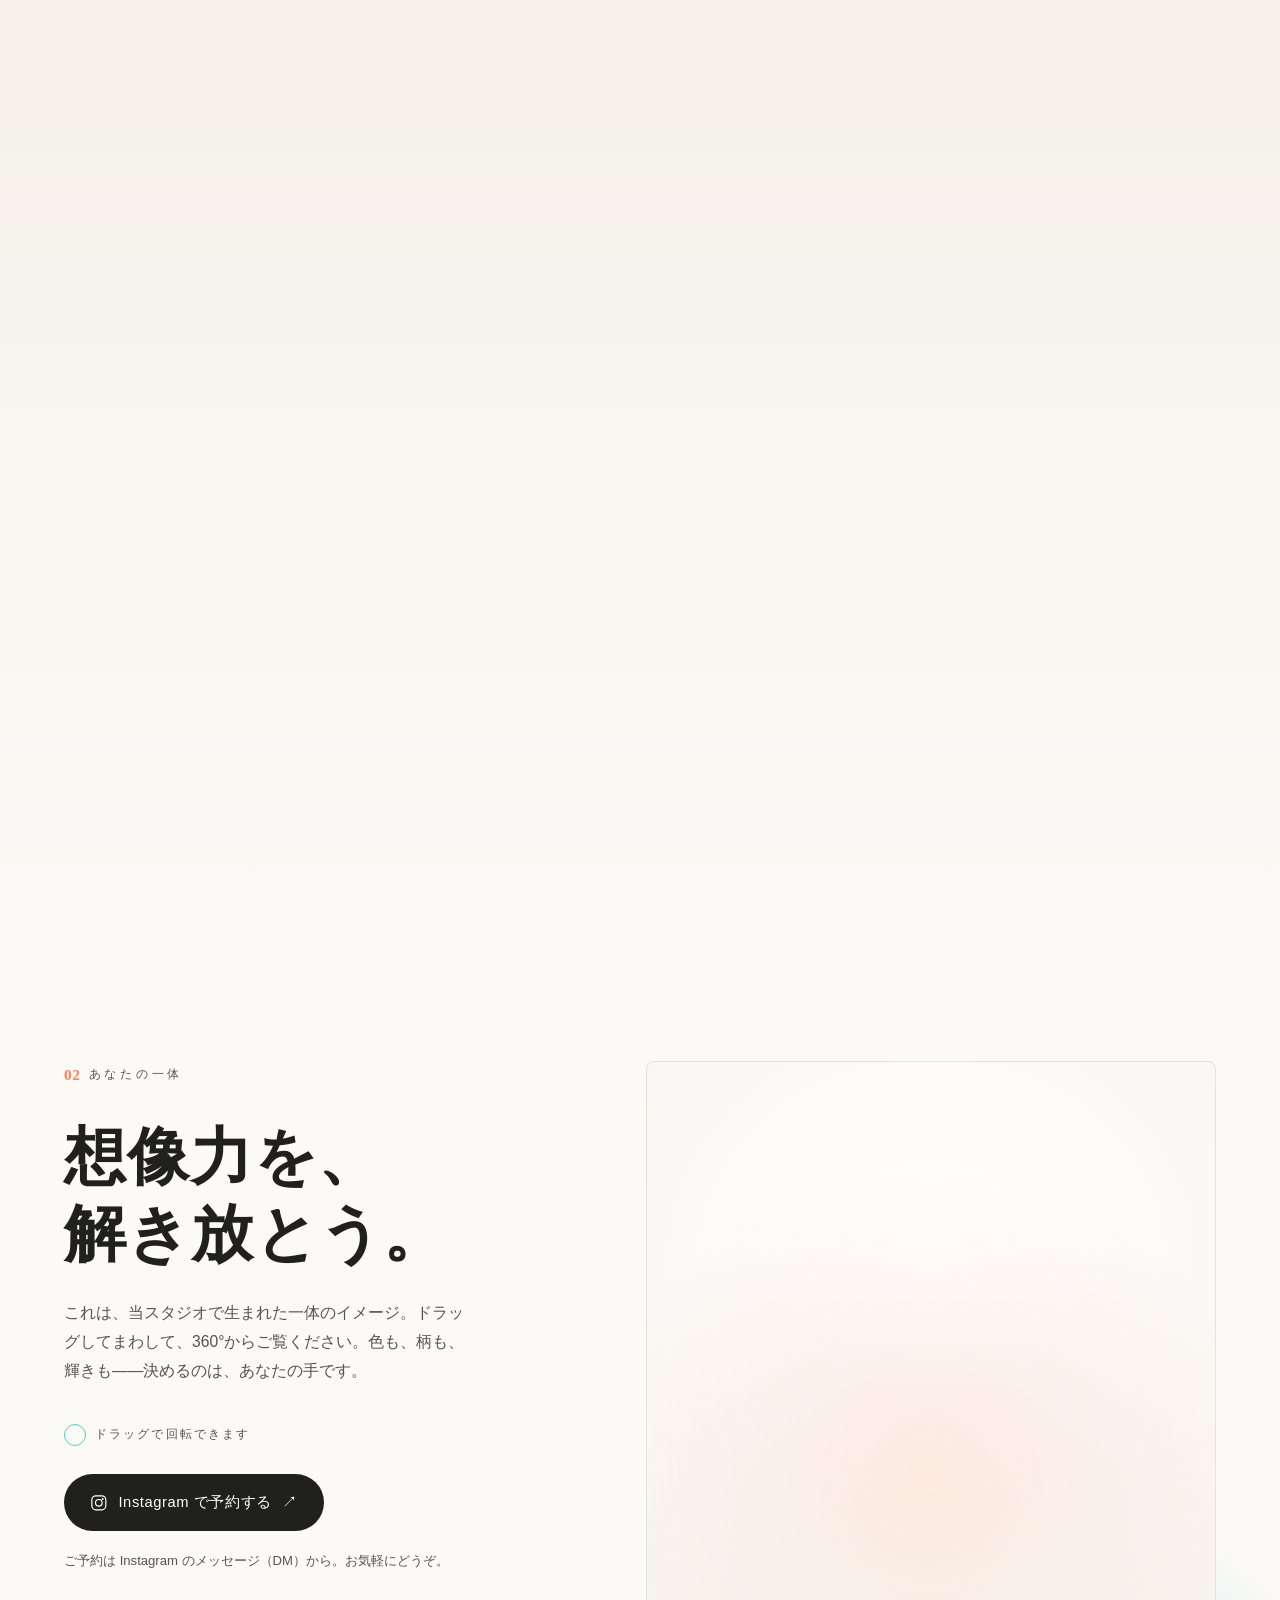
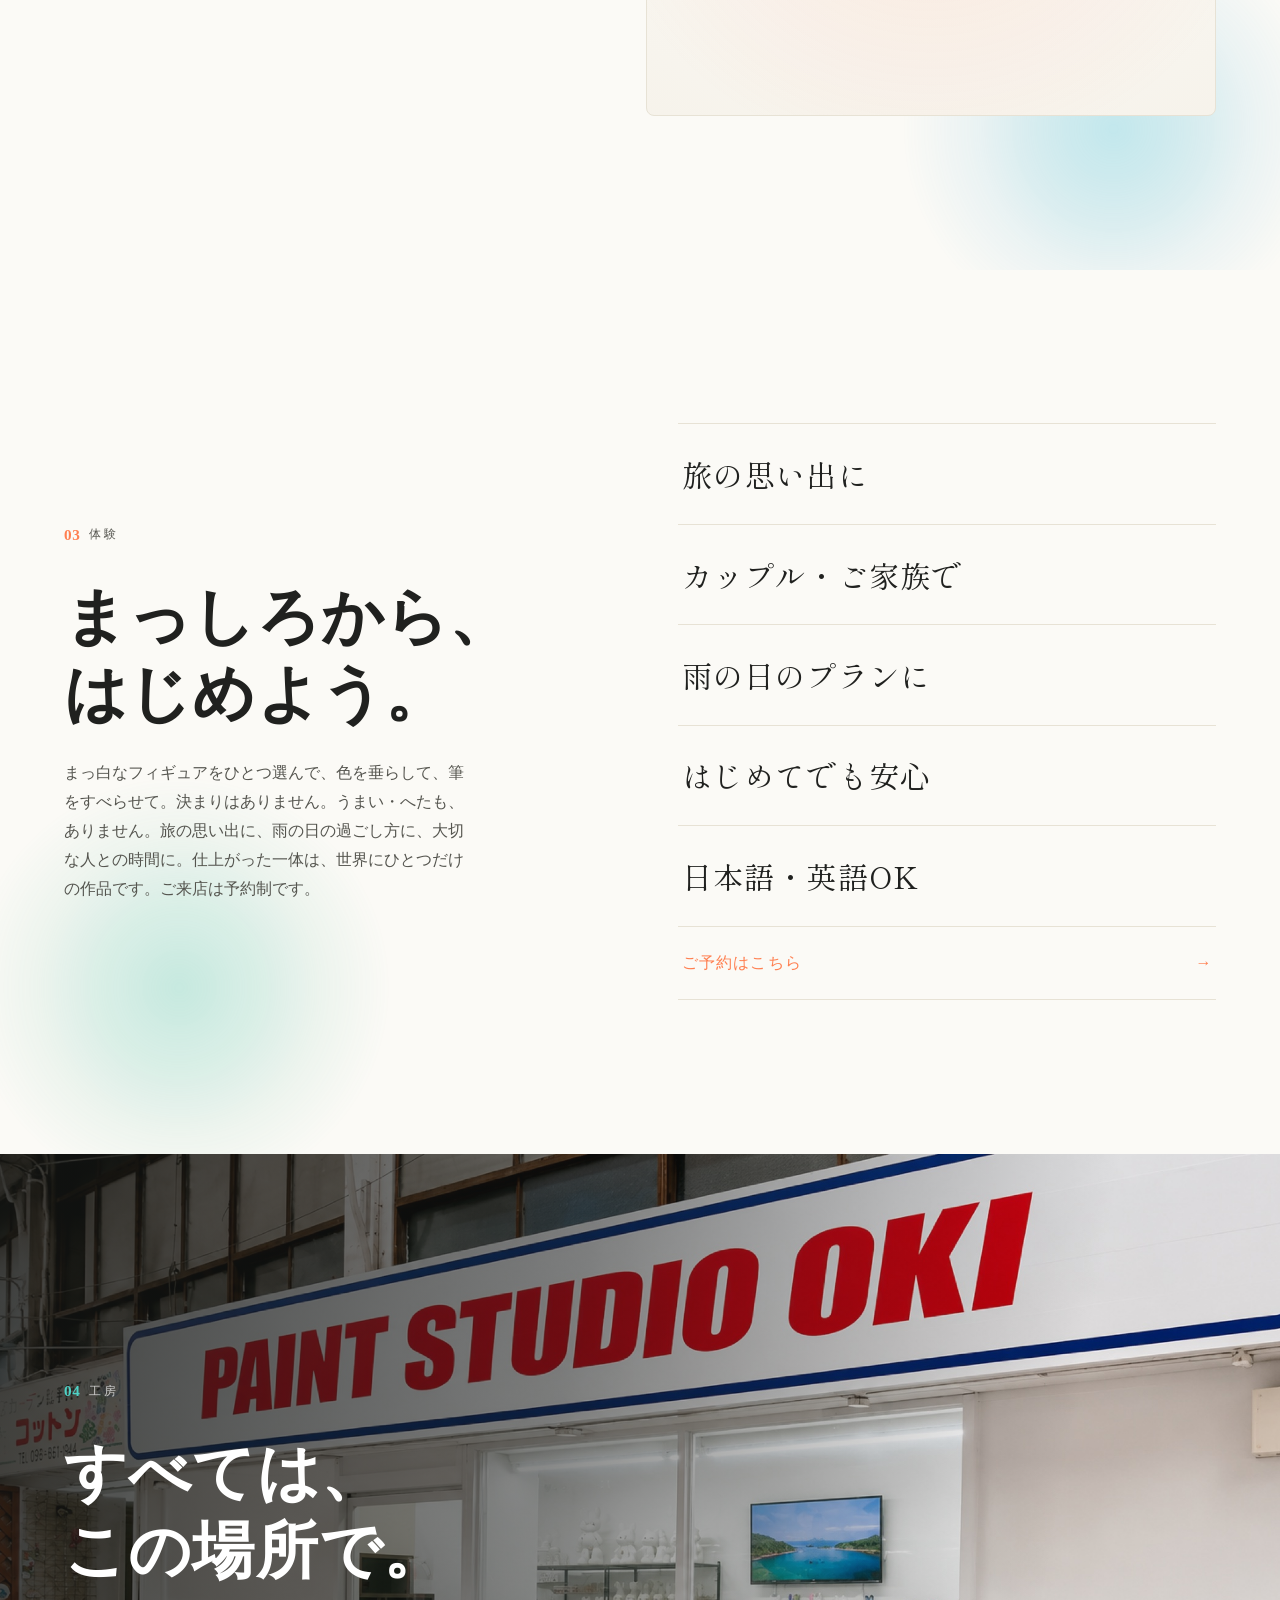
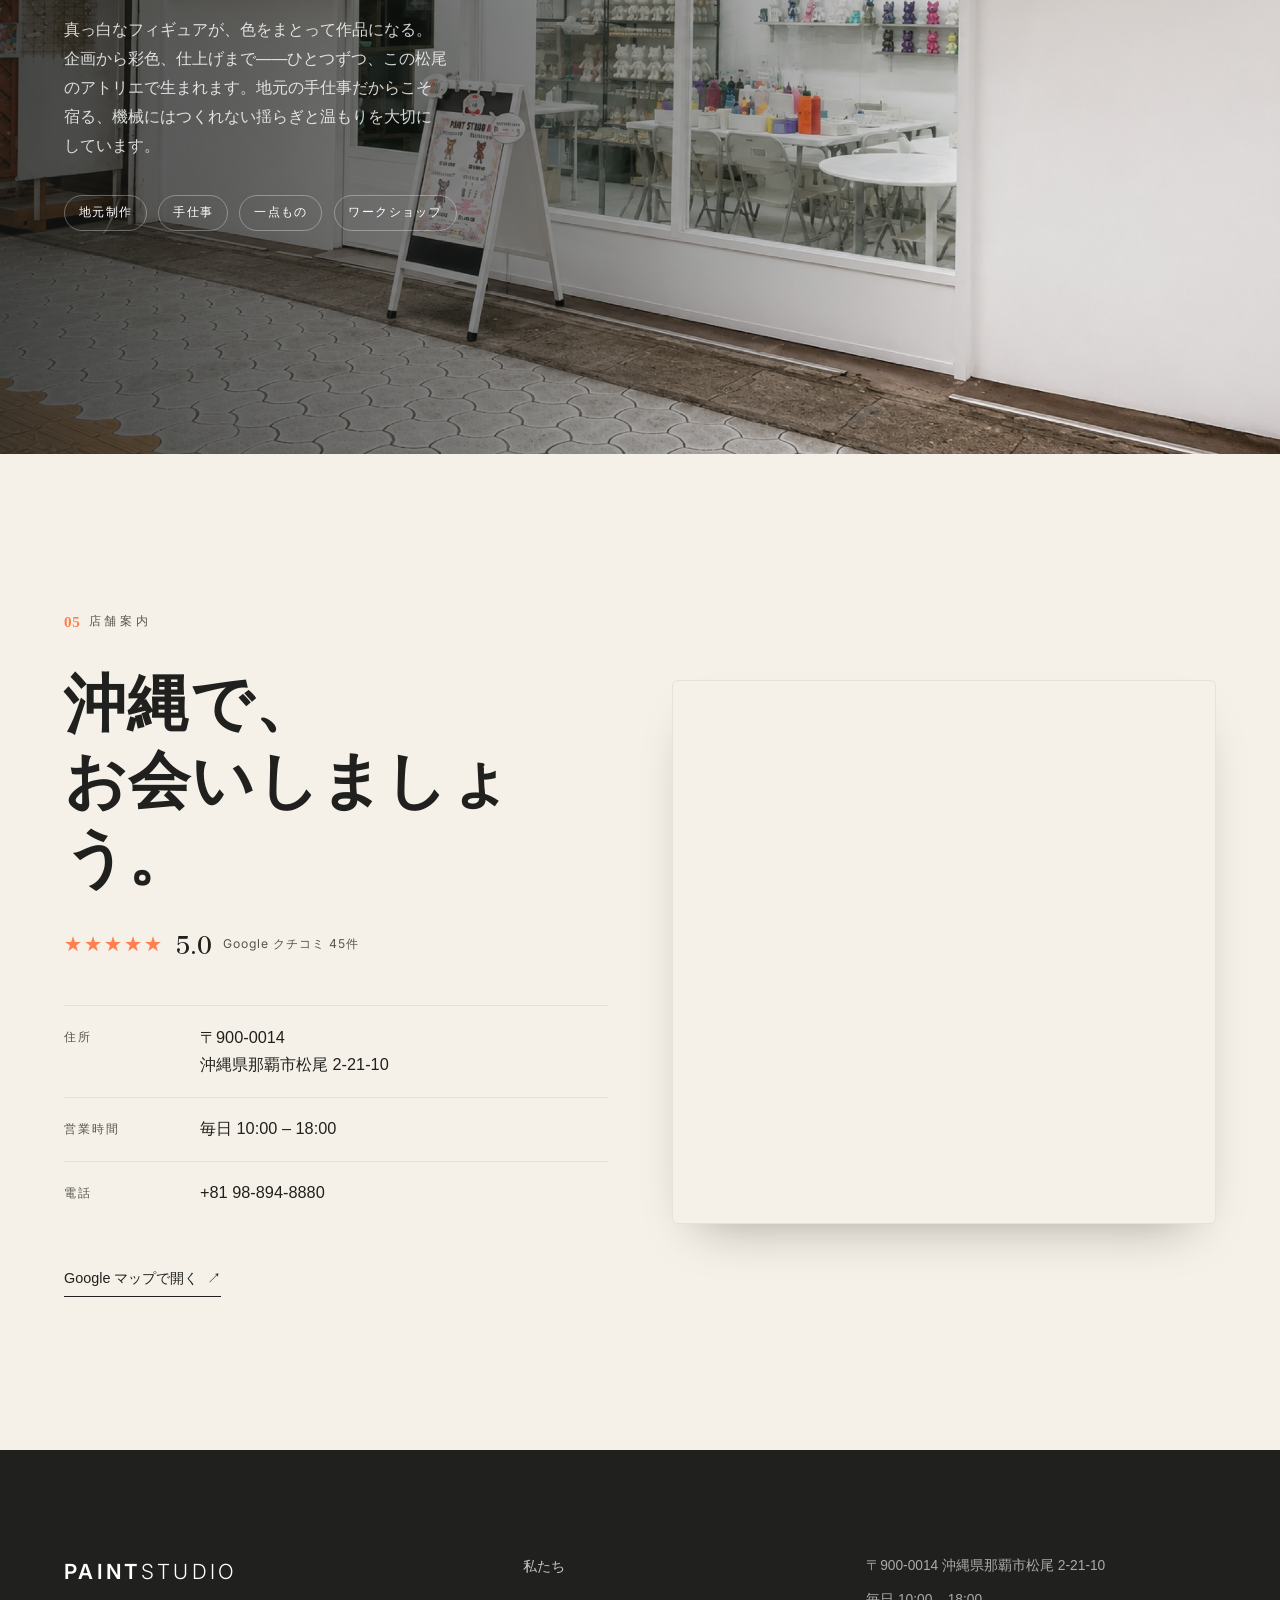
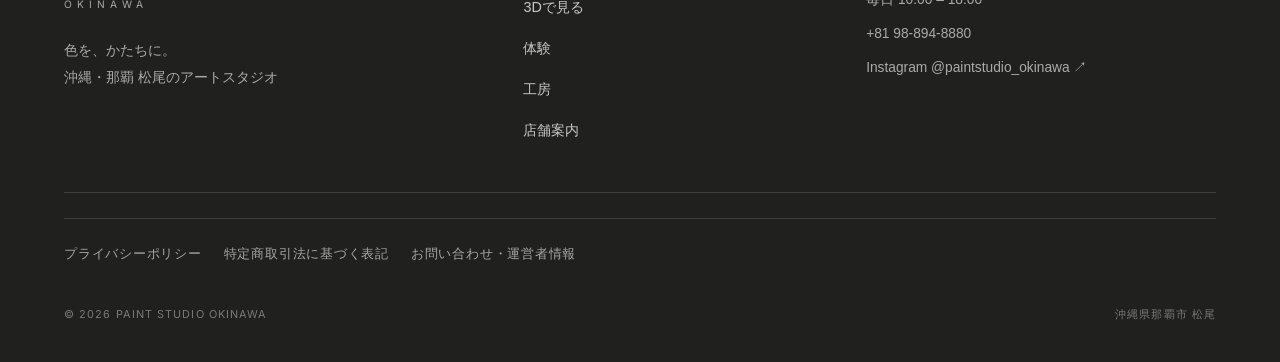
==== commit 9632667c: "Parade mobile : shisa finaux plus proches du texte (30->21vh). Cache v=5 Co-Authored-By: Claude Opus" ====
--- a/index.html
+++ b/index.html
@@ -46,7 +46,7 @@
 <link rel="preconnect" href="https://fonts.googleapis.com" />
 <link rel="preconnect" href="https://fonts.gstatic.com" crossorigin />
 <link href="https://fonts.googleapis.com/css2?family=Inter:wght@300;400;500;600&family=Shippori+Mincho+B1:wght@500;600;700&family=Zen+Kaku+Gothic+New:wght@300;400;500;700&display=swap" rel="stylesheet" />
-<link rel="stylesheet" href="style.css?v=4" />
+<link rel="stylesheet" href="style.css?v=5" />
 </head>
 <body class="loading">
 
@@ -345,6 +345,6 @@
   <script src="assets/vendor/three.min.js"></script>
   <script src="assets/vendor/OBJLoader.js"></script>
   <script src="assets/vendor/OrbitControls.js"></script>
-  <script src="script.js?v=4"></script>
+  <script src="script.js?v=5"></script>
 </body>
 </html>
